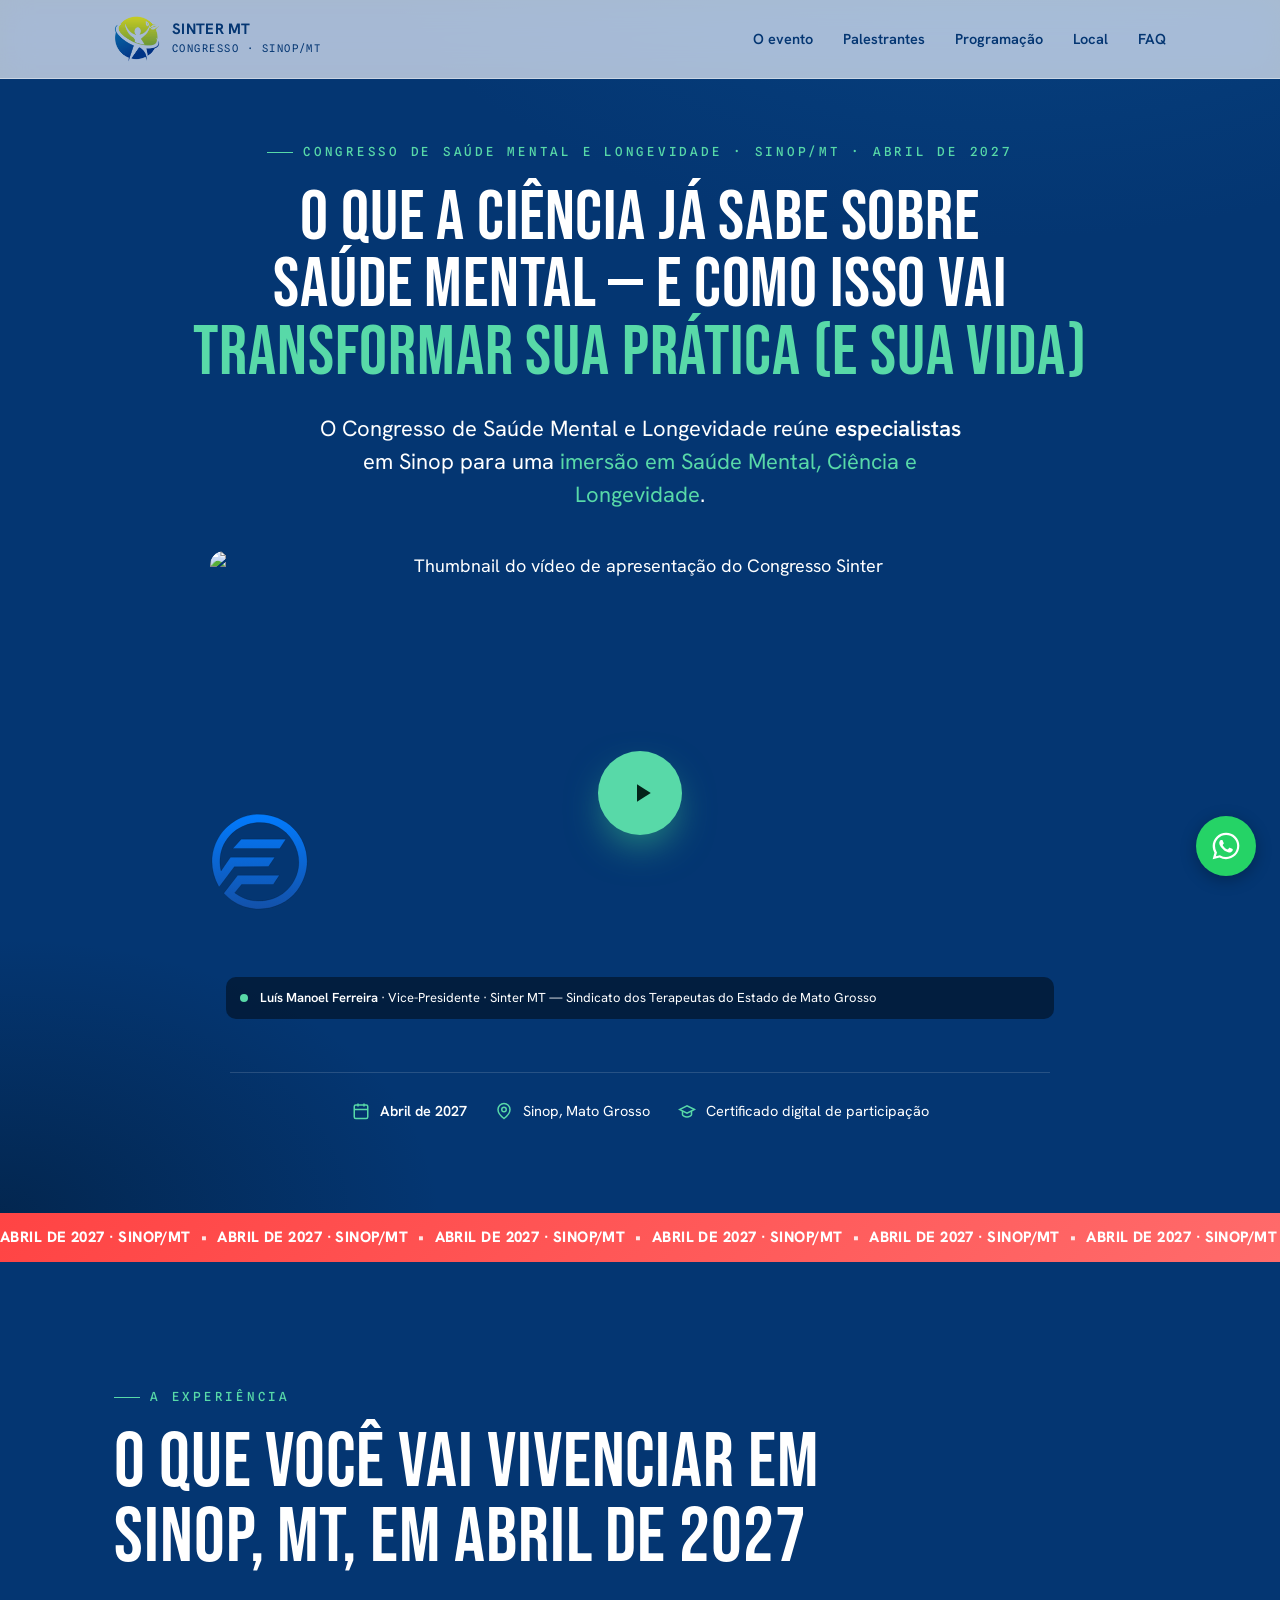
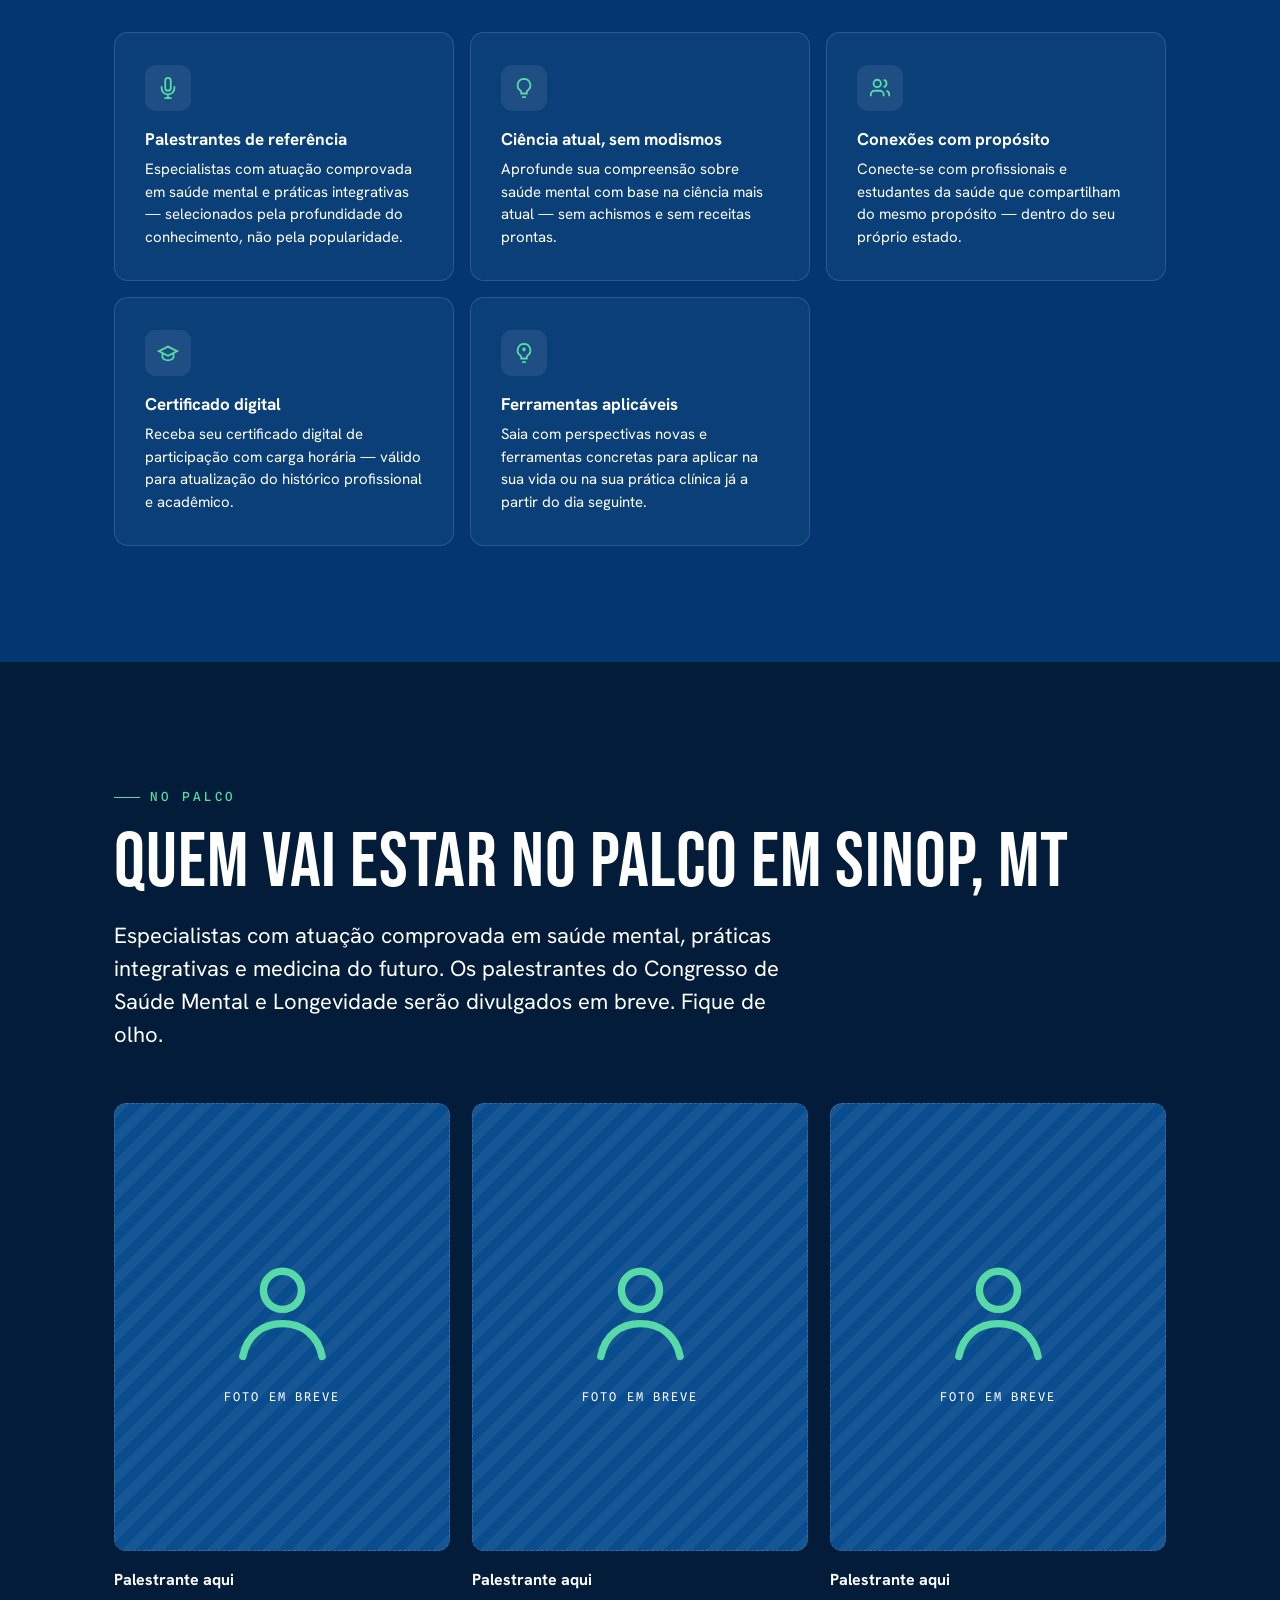
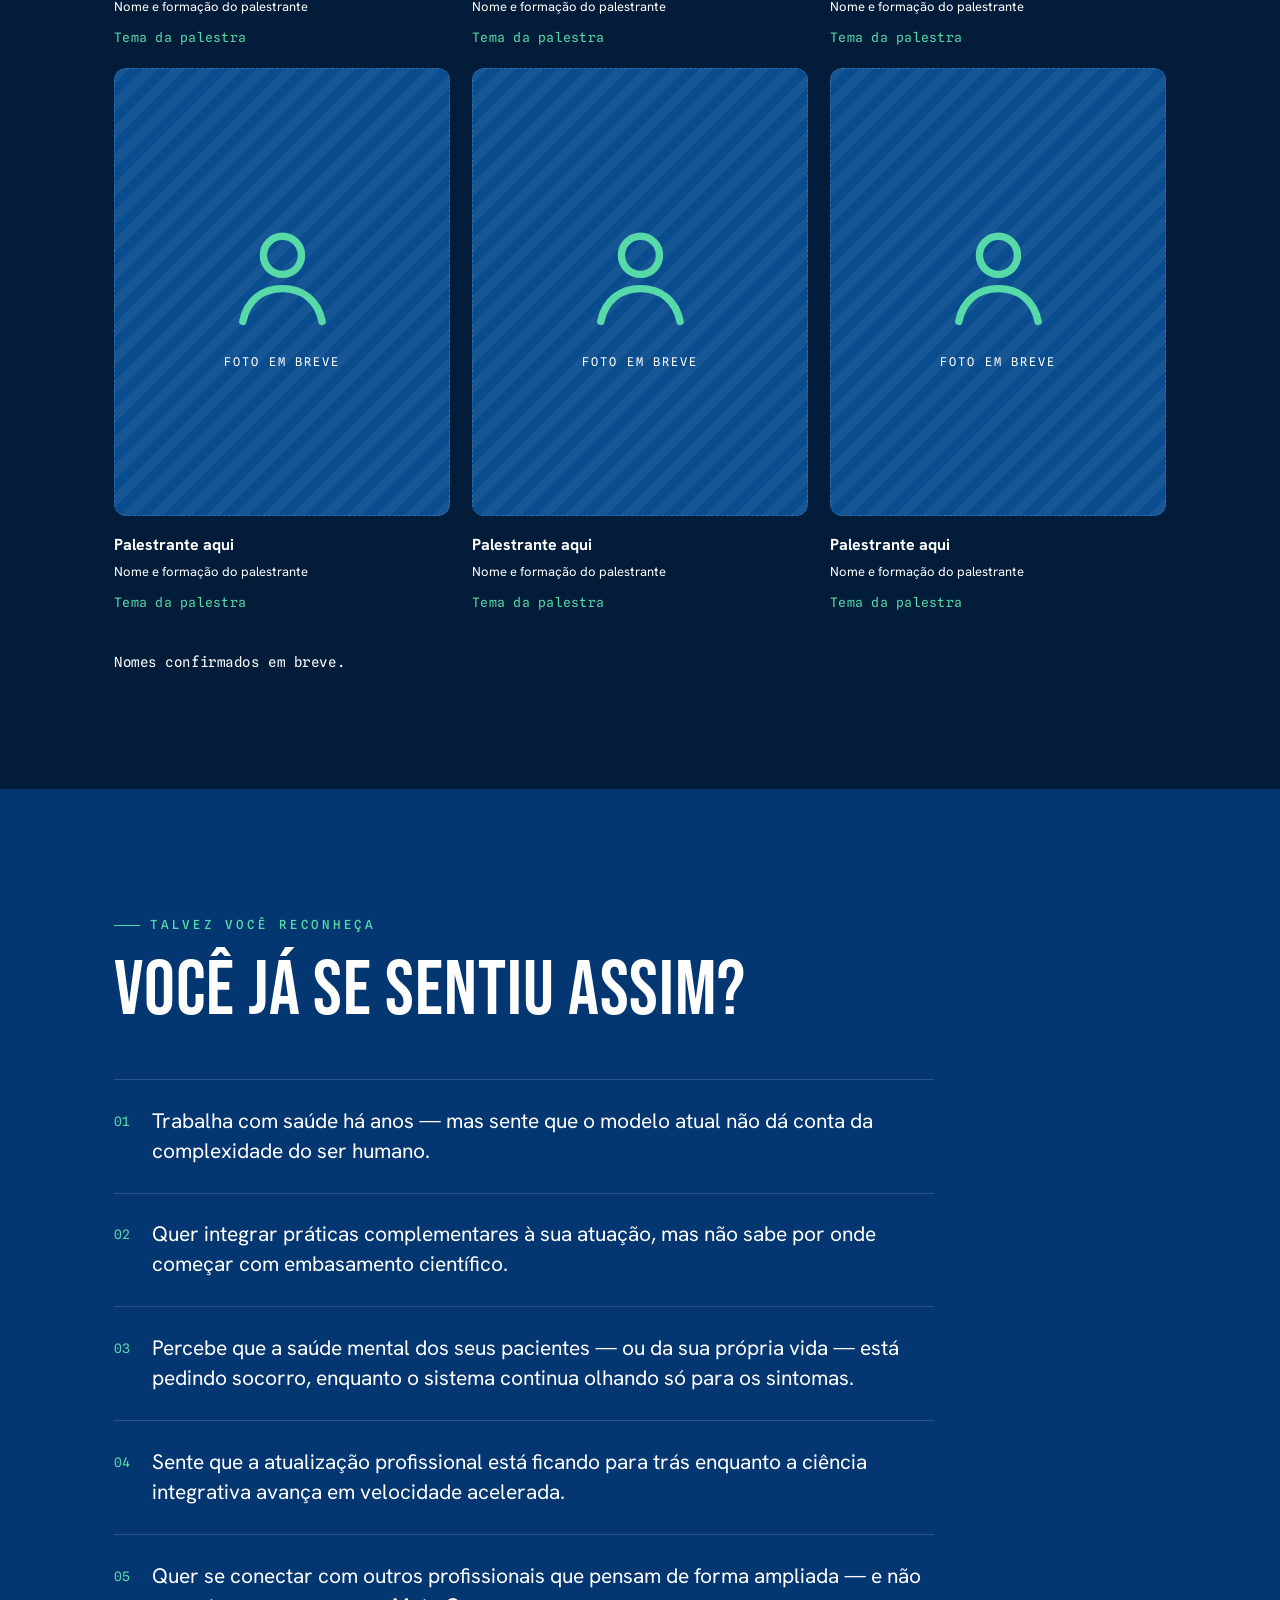
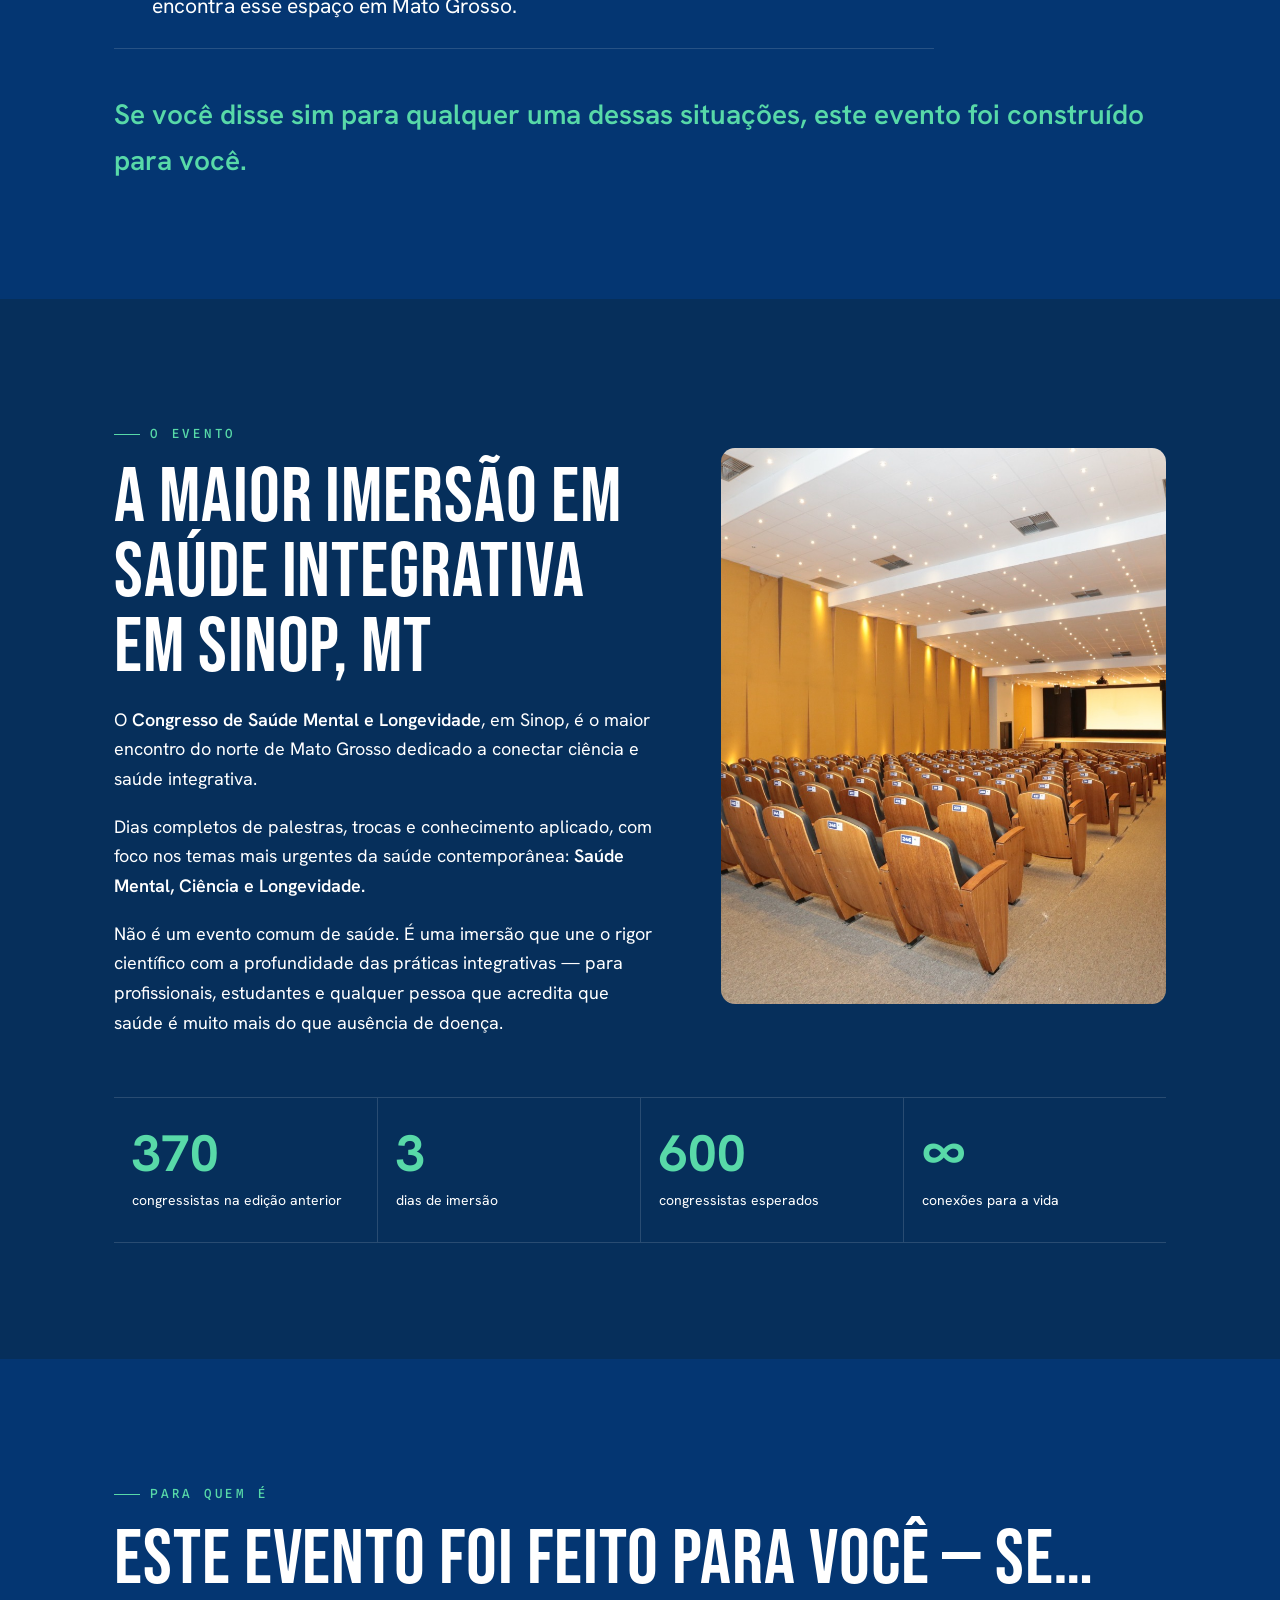
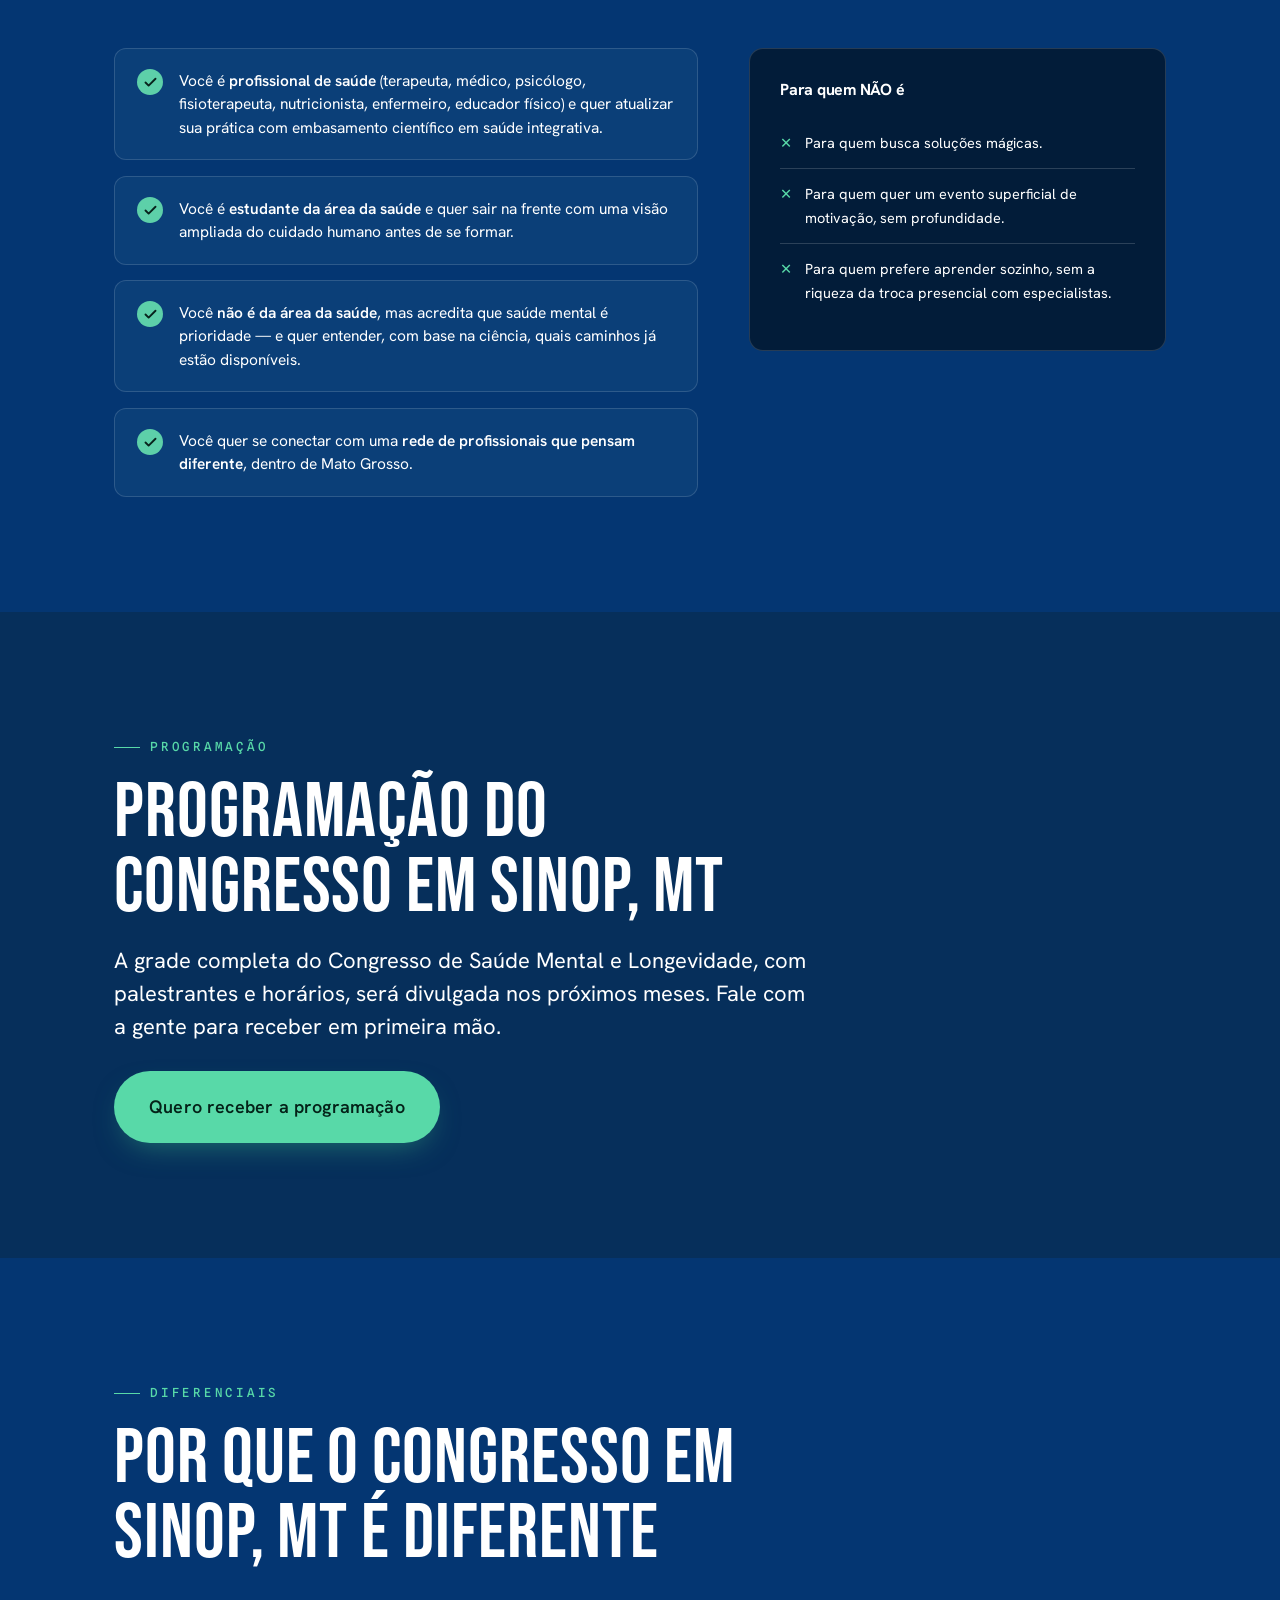
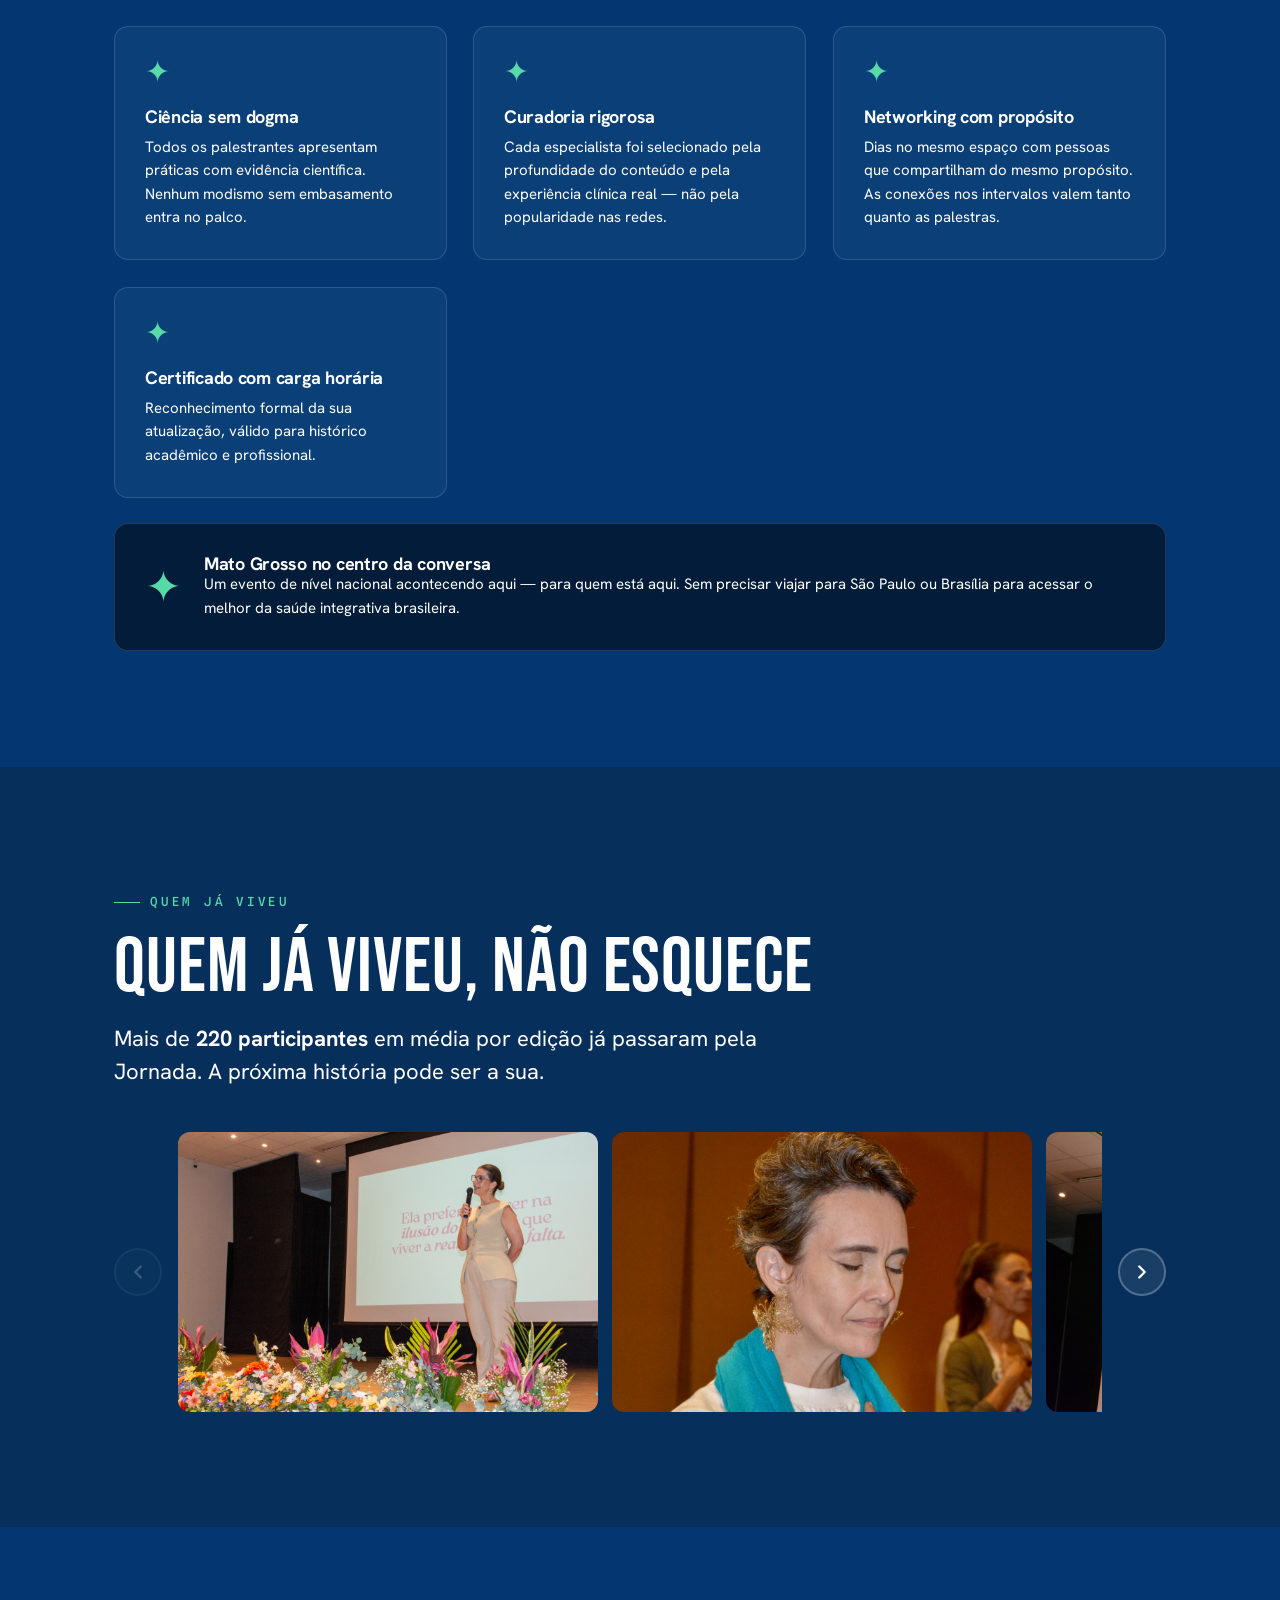
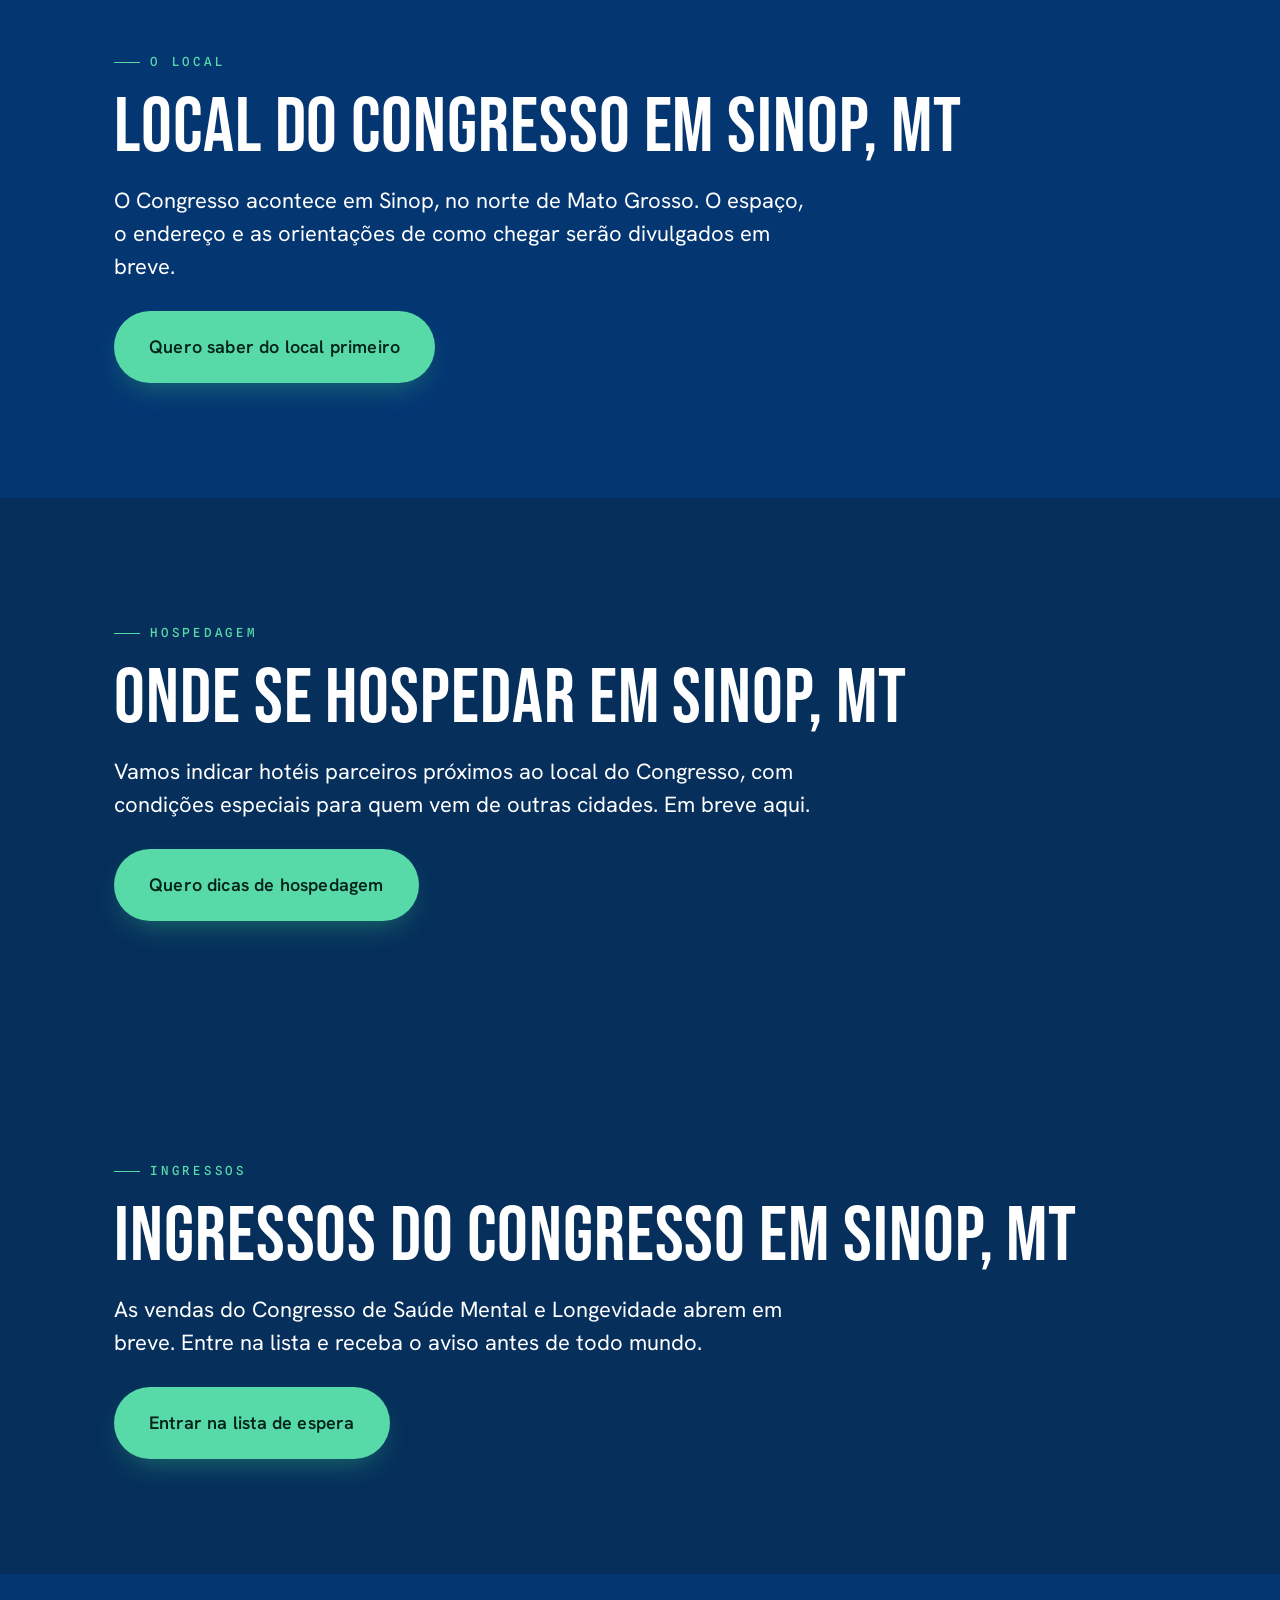
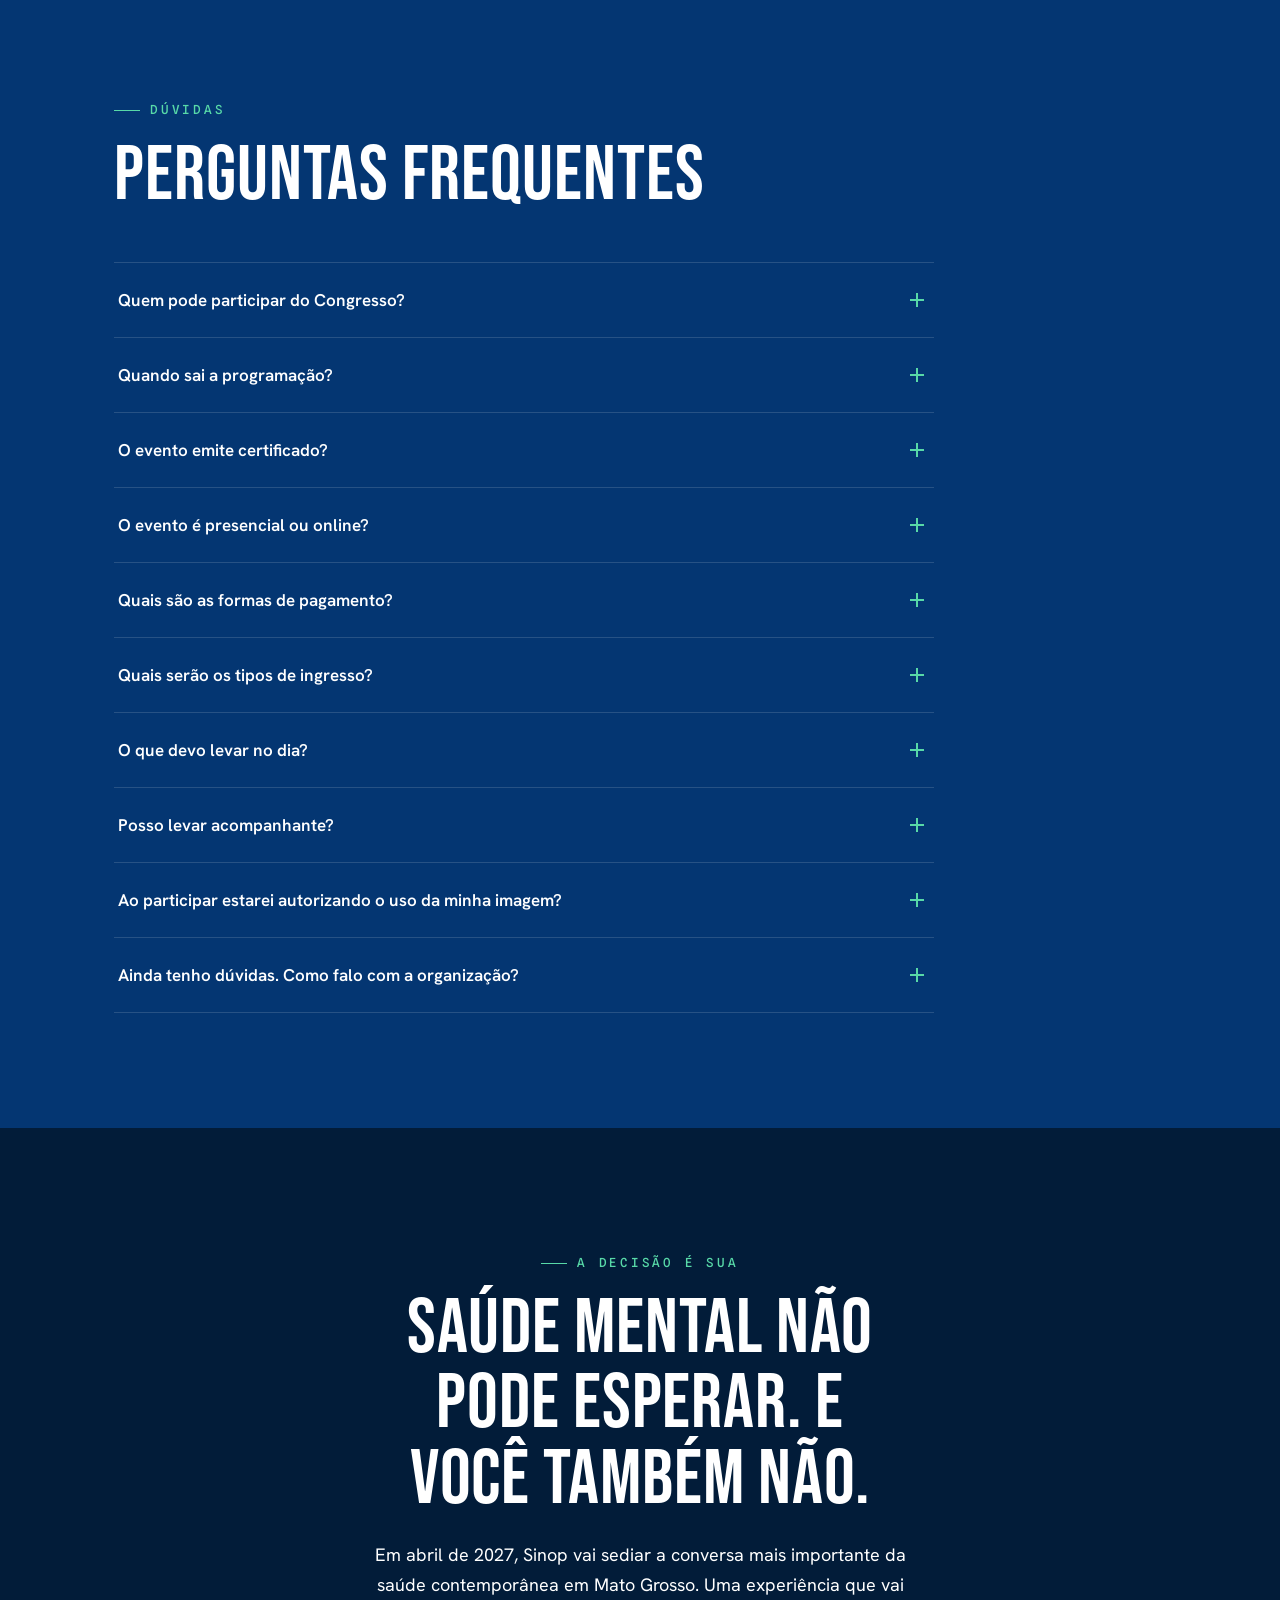
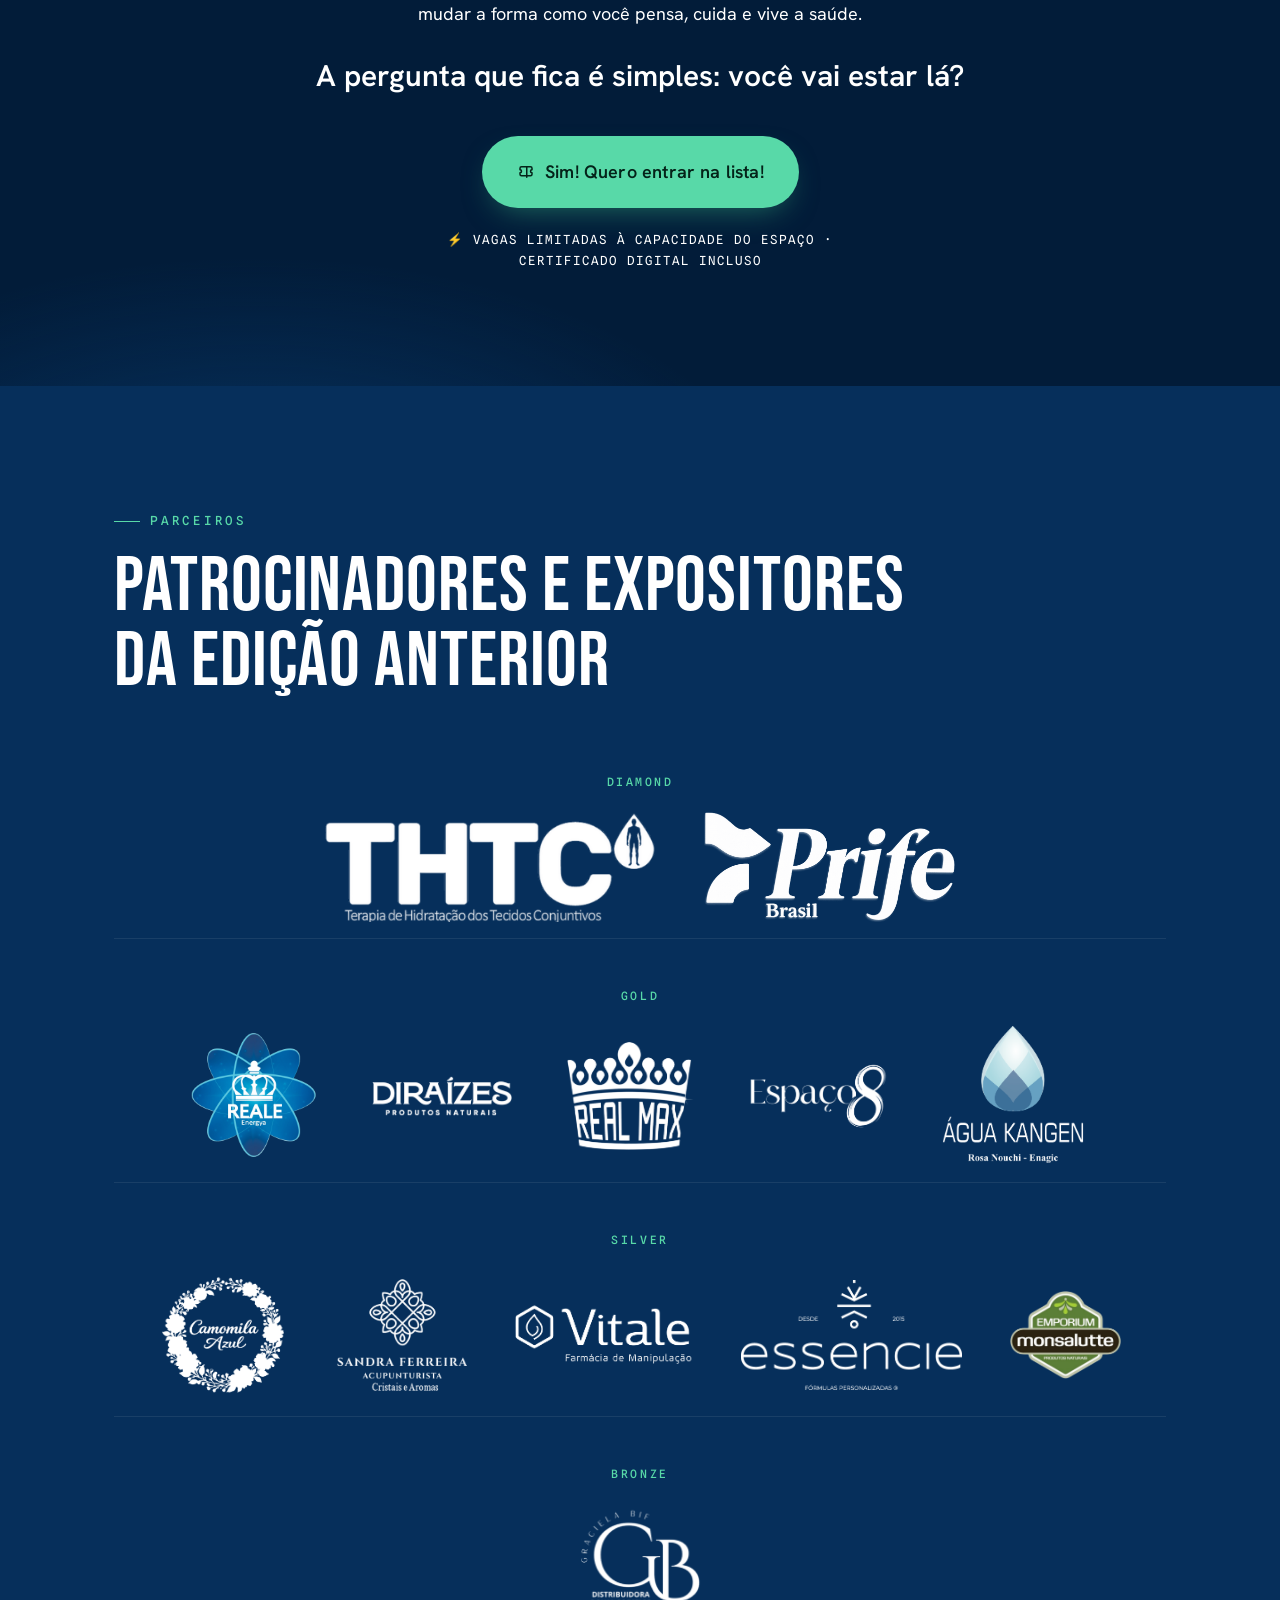
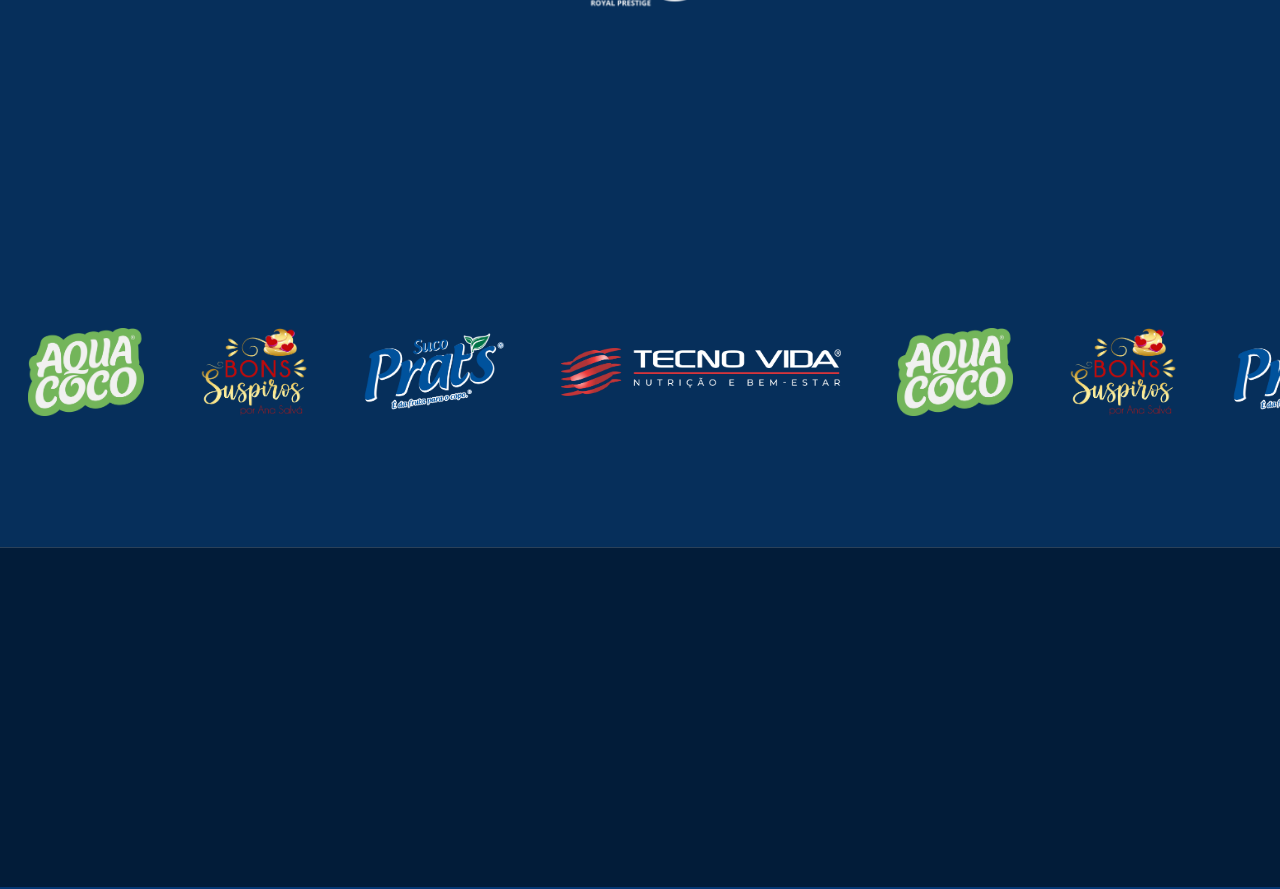
==== index.html @ c7636d5d "Titulos do site e da proposta sempre citam Sinop, MT Co-Authored-By: Claude Sonnet 5.5 <noreply@anth" ====
<!DOCTYPE html>
<html lang="pt-BR">
<head>
<meta charset="UTF-8" />
<meta name="viewport" content="width=device-width, initial-scale=1.0" />
<meta name="format-detection" content="telephone=no">
<title>Congresso de Saúde Mental e Longevidade — Sinter MT</title>
<meta name="description" content="Congresso de Saúde Mental e Longevidade. Abril de 2027, em Sinop, Mato Grosso. Ciência, saúde integrativa e o futuro da saúde." />
<link rel="preconnect" href="https://fonts.googleapis.com" />
<link rel="preconnect" href="https://fonts.gstatic.com" crossorigin />
<link href="https://fonts.googleapis.com/css2?family=Bebas+Neue&family=Hanken+Grotesk:wght@400;500;600;700;800&family=Spline+Sans+Mono:wght@400;500&display=swap" rel="stylesheet" />
<link rel="stylesheet" href="styles.css" />
<link rel="icon" type="image/x-icon" href="/favicon.ico" />
<link rel="icon" type="image/png" sizes="192x192" href="/favicon-192.png" />
<link rel="apple-touch-icon" sizes="180x180" href="/apple-touch-icon.png" />
<script type="application/ld+json">
{
  "@context": "https://schema.org",
  "@type": "Event",
  "name": "Congresso de Saúde Mental e Longevidade",
  "startDate": "2027-04",
  "endDate": "2027-04",
  "eventAttendanceMode": "https://schema.org/OfflineEventAttendanceMode",
  "eventStatus": "https://schema.org/EventScheduled",
  "description": "Congresso de Saúde Mental e Longevidade, com ciência e saúde integrativa, em Sinop, Mato Grosso.",
  "image": ["https://www.sintermt.com/img/logo-sinter.png"],
  "location": {
    "@type": "Place",
    "name": "Sinop, Mato Grosso",
    "address": {
      "@type": "PostalAddress",
      "addressLocality": "Sinop",
      "addressRegion": "MT",
      "addressCountry": "BR"
    }
  },
  "organizer": {
    "@type": "Organization",
    "name": "Sinter MT — Sindicato dos Terapeutas do Estado de Mato Grosso",
    "url": "https://www.sintermt.com"
  }
}
</script>

<!-- Meta Pixel -->
<script>
!function(f,b,e,v,n,t,s)
{if(f.fbq)return;n=f.fbq=function(){n.callMethod?
n.callMethod.apply(n,arguments):n.queue.push(arguments)};
if(!f._fbq)f._fbq=n;n.push=n;n.loaded=!0;n.version='2.0';
n.queue=[];t=b.createElement(e);t.async=!0;
t.src=v;s=b.getElementsByTagName(e)[0];
s.parentNode.insertBefore(t,s)}(window, document,'script',
'https://connect.facebook.net/en_US/fbevents.js');
fbq('init', '4407688466172249');
fbq('track', 'PageView');
</script>
<noscript>
 <img height="1" width="1" style="display:none"
 src="https://www.facebook.com/tr?id=4407688466172249&ev=PageView&noscript=1" />
</noscript>
</head>
<body>

<template id="__bundler_thumbnail">
  <svg xmlns="http://www.w3.org/2000/svg" viewBox="0 0 100 100">
    <rect width="100" height="100" fill="#043672"/>
    <text x="50" y="46" font-family="Georgia, serif" font-size="30" fill="#ffffff" text-anchor="middle" font-weight="600">S</text>
    <text x="50" y="66" font-family="monospace" font-size="7" letter-spacing="1.5" fill="#9db8db" text-anchor="middle">JORNADA</text>
  </svg>
</template>

<!-- ============ HEADER ============ -->
<header class="site-header">
  <div class="site-header__inner">
    <a class="brand" href="#topo" aria-label="Sinter — início">
      <img class="brand__mark" src="img/logo-sinter.png" alt="Logo Sinter" />
      <span class="brand__txt">
        <b>SINTER&nbsp;MT</b>
        <span>Congresso · Sinop/MT</span>
      </span>
    </a>
    <nav class="nav-links">
      <a href="#evento">O evento</a>
      <a href="#palestrantes">Palestrantes</a>
      <a href="#programacao">Programação</a>
      <a href="#local">Local</a>
      <a href="#faq">FAQ</a>
    </nav>
  </div>
</header>

<!-- ============ SEÇÃO 1 — HERO ============ -->
<section class="hero" id="topo">
  <div class="wrap hero__inner">
    <div class="hero__copy">
      <span class="kicker reveal">Congresso de Saúde Mental e Longevidade · Sinop/MT · Abril de 2027</span>
      <h1 class="h1-linhas">
        <span class="ln">O que a ciência já sabe sobre</span>
        <span class="ln m"><em>saúde mental</em> — e como isso vai</span>
        <span class="ln g">transformar sua prática (e sua vida)</span>
      </h1>
      <p class="hero__sub lede reveal d2">O Congresso de Saúde Mental e Longevidade reúne <strong>especialistas</strong> em Sinop para uma <em>imersão em Saúde Mental, Ciência e Longevidade</em>.</p>
    </div>

    <!-- VSL -->
    <div class="vsl reveal d2">
      <div class="vsl__frame">
        <svg class="deco-shape-1" aria-hidden="true" style="position:absolute;width:100px;left:0;top:0;z-index:-1;pointer-events:none;" width="624" height="621" viewBox="0 0 624 621" fill="none" xmlns="http://www.w3.org/2000/svg"><path fill-rule="evenodd" clip-rule="evenodd" d="M290 16C552.519 9.35402 697.908 285.7 541.661 495C465.338 597.243 291.611 649.027 154 565C131.592 551.317 103.914 528.637 86.0002 508C115 471.337 144 433.663 173 397H433C420.668 416 407.332 435 395 454H197L155 505V507C194.114 533 233 555.357 298 557C331.289 557.841 364.18 550.844 387 544C523.355 503.1 606.937 333.664 517 184C406.641 0.351013 130.284 44.338 71.0002 244C59.9442 281.234 58.1722 331.315 69.0002 369C89.0002 341.336 108 311.664 128 284H403L402 287L365 342L152 343L57.0002 470H56.0002C-38.0998 303.7 30.5472 129.152 163 53C199.425 32.058 237 20.855 290 16ZM195 171H473L435 230L143 229L144 228L195 171Z" fill="url(#deco-grad-a)" stroke="black" stroke-opacity="0.9" stroke-linejoin="round"/><defs><linearGradient id="deco-grad-a" x1="309.234" y1="607" x2="309.234" y2="15.875" gradientUnits="userSpaceOnUse"><stop stop-color="#1351A9"/><stop offset="1" stop-color="#027BFE"/></linearGradient></defs></svg>
        <img src="https://img.youtube.com/vi/LpDqe-wfgpA/maxresdefault.jpg" alt="Thumbnail do vídeo de apresentação do Congresso Sinter" style="width:100%;height:100%;object-fit:cover;border-radius:inherit;display:block;" />
      </div>
      <button class="vsl__play" data-open-vsl aria-label="Reproduzir vídeo de apresentação">
        <svg viewBox="0 0 24 24" fill="currentColor"><path d="M8 5v14l11-7z"/></svg>
      </button>
      <div class="vsl__cap">
        <span class="dot"></span>
        <span class="vsl__cap-full"><b>Luís Manoel Ferreira</b> · <span>Vice-Presidente · Sinter MT — Sindicato dos Terapeutas do Estado de Mato Grosso</span></span>
        <span class="vsl__cap-short"><b>Luís Manoel Ferreira</b> · <span>Vice-Presidente Sinter MT</span></span>
      </div>
    </div>

    <div class="hero__meta reveal d4">
      <span class="meta-item">
        <svg viewBox="0 0 24 24" fill="none" stroke="currentColor" stroke-width="2"><rect x="3" y="4" width="18" height="18" rx="2"/><path d="M16 2v4M8 2v4M3 10h18"/></svg>
        <b>Abril de 2027</b>
      </span>
      <span class="meta-item">
        <svg viewBox="0 0 24 24" fill="none" stroke="currentColor" stroke-width="2"><path d="M20 10c0 6-8 12-8 12s-8-6-8-12a8 8 0 0 1 16 0Z"/><circle cx="12" cy="10" r="3"/></svg>
        Sinop, Mato Grosso
      </span>
      <span class="meta-item">
        <svg viewBox="0 0 24 24" fill="none" stroke="currentColor" stroke-width="2"><path d="M22 10 12 5 2 10l10 5 10-5Z"/><path d="M6 12v5c0 1 2.7 3 6 3s6-2 6-3v-5"/></svg>
        Certificado digital de participação
      </span>
    </div>
  </div>
</section>

<!-- ============ TICKER · VAGAS LIMITADAS ============ -->
<section class="ticker" aria-label="Abril de 2027, Sinop">
  <div class="ticker__inner">
    <div class="ticker__group">
      <span>Abril de 2027 · Sinop/MT</span><span class="ticker__dot">•</span><span>Abril de 2027 · Sinop/MT</span><span class="ticker__dot">•</span><span>Abril de 2027 · Sinop/MT</span><span class="ticker__dot">•</span><span>Abril de 2027 · Sinop/MT</span><span class="ticker__dot">•</span><span>Abril de 2027 · Sinop/MT</span><span class="ticker__dot">•</span><span>Abril de 2027 · Sinop/MT</span><span class="ticker__dot">•</span><span>Abril de 2027 · Sinop/MT</span><span class="ticker__dot">•</span><span>Abril de 2027 · Sinop/MT</span><span class="ticker__dot">•</span>
    </div>
    <div class="ticker__group" aria-hidden="true">
      <span>Abril de 2027 · Sinop/MT</span><span class="ticker__dot">•</span><span>Abril de 2027 · Sinop/MT</span><span class="ticker__dot">•</span><span>Abril de 2027 · Sinop/MT</span><span class="ticker__dot">•</span><span>Abril de 2027 · Sinop/MT</span><span class="ticker__dot">•</span><span>Abril de 2027 · Sinop/MT</span><span class="ticker__dot">•</span><span>Abril de 2027 · Sinop/MT</span><span class="ticker__dot">•</span><span>Abril de 2027 · Sinop/MT</span><span class="ticker__dot">•</span><span>Abril de 2027 · Sinop/MT</span><span class="ticker__dot">•</span>
    </div>
  </div>
</section>

<!-- ============ SEÇÃO 2 — VIVENCIAR ============ -->
<section class="section-pad" id="vivenciar">
  <div class="wrap">
    <div class="sec-head reveal">
      <span class="kicker">A experiência</span>
      <h2>O que você vai vivenciar em Sinop, MT, em abril de 2027</h2>
    </div>
    <div class="benefits">
      <div class="benefit reveal">
        <span class="benefit__ico"><svg viewBox="0 0 24 24" fill="none" stroke="currentColor" stroke-width="2"><path d="M12 1a3 3 0 0 0-3 3v8a3 3 0 0 0 6 0V4a3 3 0 0 0-3-3Z"/><path d="M19 10v2a7 7 0 0 1-14 0v-2M12 19v4M8 23h8"/></svg></span>
        <h3>Palestrantes de referência</h3>
        <p>Especialistas com atuação comprovada em saúde mental e práticas integrativas — selecionados pela profundidade do conhecimento, não pela popularidade.</p>
      </div>
      <div class="benefit reveal">
        <span class="benefit__ico"><svg viewBox="0 0 24 24" fill="none" stroke="currentColor" stroke-width="2"><path d="M9 18h6M10 22h4M12 2a7 7 0 0 0-4 12.7c.6.5 1 1.2 1 2V18h6v-1.3c0-.8.4-1.5 1-2A7 7 0 0 0 12 2Z"/></svg></span>
        <h3>Ciência atual, sem modismos</h3>
        <p>Aprofunde sua compreensão sobre saúde mental com base na ciência mais atual — sem achismos e sem receitas prontas.</p>
      </div>
      <div class="benefit reveal">
        <span class="benefit__ico"><svg viewBox="0 0 24 24" fill="none" stroke="currentColor" stroke-width="2"><path d="M16 21v-2a4 4 0 0 0-4-4H6a4 4 0 0 0-4 4v2"/><circle cx="9" cy="7" r="4"/><path d="M22 21v-2a4 4 0 0 0-3-3.9M16 3.1a4 4 0 0 1 0 7.8"/></svg></span>
        <h3>Conexões com propósito</h3>
        <p>Conecte-se com profissionais e estudantes da saúde que compartilham do mesmo propósito — dentro do seu próprio estado.</p>
      </div>
      <div class="benefit reveal">
        <span class="benefit__ico"><svg viewBox="0 0 24 24" fill="none" stroke="currentColor" stroke-width="2"><path d="M22 10 12 5 2 10l10 5 10-5Z"/><path d="M6 12v5c0 1 2.7 3 6 3s6-2 6-3v-5"/></svg></span>
        <h3>Certificado digital</h3>
        <p>Receba seu certificado digital de participação com carga horária — válido para atualização do histórico profissional e acadêmico.</p>
      </div>
      <div class="benefit reveal">
        <span class="benefit__ico"><svg viewBox="0 0 24 24" fill="none" stroke="currentColor" stroke-width="2"><path d="M9 18h6M10 22h4M12 2a7 7 0 0 0-4 12.7c.6.5 1 1.2 1 2V18h6v-1.3c0-.8.4-1.5 1-2A7 7 0 0 0 12 2Z"/><path d="M12 6v4M10 8h4"/></svg></span>
        <h3>Ferramentas aplicáveis</h3>
        <p>Saia com perspectivas novas e ferramentas concretas para aplicar na sua vida ou na sua prática clínica já a partir do dia seguinte.</p>
      </div>
    </div>
  </div>
</section>

<!-- ============ SEÇÃO 3 — PALESTRANTES ============ -->
<section class="section--navy section-pad" id="palestrantes">
  <div class="wrap">
    <div class="sec-head reveal">
      <span class="kicker">No palco</span>
      <h2>Quem vai estar no palco em Sinop, MT</h2>
      <p class="lede" style="margin-top:18px;">Especialistas com atuação comprovada em saúde mental, práticas integrativas e medicina do futuro. Os palestrantes do Congresso de Saúde Mental e Longevidade serão divulgados em breve. Fique de olho.</p>
    </div>
    <div class="speakers">
      <article class="speaker speaker--ph reveal">
        <div class="speaker__photo"><svg viewBox="0 0 24 24" fill="none" stroke="currentColor" stroke-width="1.4" stroke-linecap="round" stroke-linejoin="round" aria-hidden="true"><circle cx="12" cy="8" r="3.6"/><path d="M4.5 20.5c.8-4 3.7-6.2 7.5-6.2s6.7 2.2 7.5 6.2"/></svg><span>Foto em breve</span></div>
        <p class="speaker__name">Palestrante aqui</p>
        <p class="speaker__role">Nome e formação do palestrante</p>
        <p class="speaker__theme">Tema da palestra</p>
      </article>
      <article class="speaker speaker--ph reveal">
        <div class="speaker__photo"><svg viewBox="0 0 24 24" fill="none" stroke="currentColor" stroke-width="1.4" stroke-linecap="round" stroke-linejoin="round" aria-hidden="true"><circle cx="12" cy="8" r="3.6"/><path d="M4.5 20.5c.8-4 3.7-6.2 7.5-6.2s6.7 2.2 7.5 6.2"/></svg><span>Foto em breve</span></div>
        <p class="speaker__name">Palestrante aqui</p>
        <p class="speaker__role">Nome e formação do palestrante</p>
        <p class="speaker__theme">Tema da palestra</p>
      </article>
      <article class="speaker speaker--ph reveal">
        <div class="speaker__photo"><svg viewBox="0 0 24 24" fill="none" stroke="currentColor" stroke-width="1.4" stroke-linecap="round" stroke-linejoin="round" aria-hidden="true"><circle cx="12" cy="8" r="3.6"/><path d="M4.5 20.5c.8-4 3.7-6.2 7.5-6.2s6.7 2.2 7.5 6.2"/></svg><span>Foto em breve</span></div>
        <p class="speaker__name">Palestrante aqui</p>
        <p class="speaker__role">Nome e formação do palestrante</p>
        <p class="speaker__theme">Tema da palestra</p>
      </article>
      <article class="speaker speaker--ph reveal">
        <div class="speaker__photo"><svg viewBox="0 0 24 24" fill="none" stroke="currentColor" stroke-width="1.4" stroke-linecap="round" stroke-linejoin="round" aria-hidden="true"><circle cx="12" cy="8" r="3.6"/><path d="M4.5 20.5c.8-4 3.7-6.2 7.5-6.2s6.7 2.2 7.5 6.2"/></svg><span>Foto em breve</span></div>
        <p class="speaker__name">Palestrante aqui</p>
        <p class="speaker__role">Nome e formação do palestrante</p>
        <p class="speaker__theme">Tema da palestra</p>
      </article>
      <article class="speaker speaker--ph reveal">
        <div class="speaker__photo"><svg viewBox="0 0 24 24" fill="none" stroke="currentColor" stroke-width="1.4" stroke-linecap="round" stroke-linejoin="round" aria-hidden="true"><circle cx="12" cy="8" r="3.6"/><path d="M4.5 20.5c.8-4 3.7-6.2 7.5-6.2s6.7 2.2 7.5 6.2"/></svg><span>Foto em breve</span></div>
        <p class="speaker__name">Palestrante aqui</p>
        <p class="speaker__role">Nome e formação do palestrante</p>
        <p class="speaker__theme">Tema da palestra</p>
      </article>
      <article class="speaker speaker--ph reveal">
        <div class="speaker__photo"><svg viewBox="0 0 24 24" fill="none" stroke="currentColor" stroke-width="1.4" stroke-linecap="round" stroke-linejoin="round" aria-hidden="true"><circle cx="12" cy="8" r="3.6"/><path d="M4.5 20.5c.8-4 3.7-6.2 7.5-6.2s6.7 2.2 7.5 6.2"/></svg><span>Foto em breve</span></div>
        <p class="speaker__name">Palestrante aqui</p>
        <p class="speaker__role">Nome e formação do palestrante</p>
        <p class="speaker__theme">Tema da palestra</p>
      </article>
    </div>
    <p class="speakers-note reveal">Nomes confirmados em breve.</p>
  </div>
</section>

<!-- ============ SEÇÃO 4 — PROBLEMA ============ -->
<section class="section-pad" id="problema">
  <div class="wrap">
    <div class="sec-head reveal">
      <span class="kicker">Talvez você reconheça</span>
      <h2>Você já se sentiu assim?</h2>
    </div>
    <div class="problems">
      <div class="problem reveal"><span class="problem__n">01</span><p>Trabalha com saúde há anos — mas sente que o modelo atual não dá conta da complexidade do ser humano.</p></div>
      <div class="problem reveal"><span class="problem__n">02</span><p>Quer integrar práticas complementares à sua atuação, mas não sabe por onde começar com embasamento científico.</p></div>
      <div class="problem reveal"><span class="problem__n">03</span><p>Percebe que a saúde mental dos seus pacientes — ou da sua própria vida — está pedindo socorro, enquanto o sistema continua olhando só para os sintomas.</p></div>
      <div class="problem reveal"><span class="problem__n">04</span><p>Sente que a atualização profissional está ficando para trás enquanto a ciência integrativa avança em velocidade acelerada.</p></div>
      <div class="problem reveal"><span class="problem__n">05</span><p>Quer se conectar com outros profissionais que pensam de forma ampliada — e não encontra esse espaço em Mato Grosso.</p></div>
    </div>
    <p class="problem-cta reveal">Se você disse sim para qualquer uma dessas situações, este evento foi construído para você.</p>
  </div>
</section>

<!-- ============ SEÇÃO 5 — O QUE É ============ -->
<section class="section-pad" id="evento" style="background:var(--paper-2);">
  <div class="wrap">
    <div class="about__grid">
      <div class="about__text reveal">
        <span class="kicker">O evento</span>
        <h2 class="sec-head" style="font-size:clamp(28px,4vw,50px);margin-top:16px;">A maior imersão em saúde integrativa em Sinop, MT</h2>
        <p>O <strong>Congresso de Saúde Mental e Longevidade</strong>, em Sinop, é o maior encontro do norte de Mato Grosso dedicado a conectar ciência e saúde integrativa.</p>
        <p>Dias completos de palestras, trocas e conhecimento aplicado, com foco nos temas mais urgentes da saúde contemporânea: <strong>Saúde Mental, Ciência e Longevidade.</strong></p>
        <p>Não é um evento comum de saúde. É uma imersão que une o rigor científico com a profundidade das práticas integrativas — para profissionais, estudantes e qualquer pessoa que acredita que saúde é muito mais do que ausência de doença.</p>
      </div>
      <div class="about__media reveal d1"><img src="img/evento/anfiteatro.jpeg" alt="Plateia de uma edição anterior" /></div>
    </div>
    <div class="stats reveal d2">
      <div class="stat"><b>370</b><span>congressistas na edição anterior</span></div>
      <div class="stat"><b>3</b><span>dias de imersão</span></div>
      <div class="stat"><b>600</b><span>congressistas esperados</span></div>
      <div class="stat"><b>∞</b><span>conexões para a vida</span></div>
    </div>
  </div>
</section>

<!-- ============ SEÇÃO 6 — PARA QUEM É ============ -->
<section class="section-pad" id="para-quem">
  <div class="wrap">
    <div class="sec-head reveal">
      <span class="kicker">Para quem é</span>
      <h2>Este evento foi feito para você — se…</h2>
    </div>
    <div class="audience__grid">
      <div class="aud-list">
        <div class="aud-item reveal">
          <span class="aud-item__check"><svg viewBox="0 0 24 24" fill="none" stroke="currentColor" stroke-width="3" stroke-linecap="round" stroke-linejoin="round"><path d="M20 6 9 17l-5-5"/></svg></span>
          <p>Você é <strong>profissional de saúde</strong> (terapeuta, médico, psicólogo, fisioterapeuta, nutricionista, enfermeiro, educador físico) e quer atualizar sua prática com embasamento científico em saúde integrativa.</p>
        </div>
        <div class="aud-item reveal d1">
          <span class="aud-item__check"><svg viewBox="0 0 24 24" fill="none" stroke="currentColor" stroke-width="3" stroke-linecap="round" stroke-linejoin="round"><path d="M20 6 9 17l-5-5"/></svg></span>
          <p>Você é <strong>estudante da área da saúde</strong> e quer sair na frente com uma visão ampliada do cuidado humano antes de se formar.</p>
        </div>
        <div class="aud-item reveal d2">
          <span class="aud-item__check"><svg viewBox="0 0 24 24" fill="none" stroke="currentColor" stroke-width="3" stroke-linecap="round" stroke-linejoin="round"><path d="M20 6 9 17l-5-5"/></svg></span>
          <p>Você <strong>não é da área da saúde</strong>, mas acredita que saúde mental é prioridade — e quer entender, com base na ciência, quais caminhos já estão disponíveis.</p>
        </div>
        <div class="aud-item reveal d3">
          <span class="aud-item__check"><svg viewBox="0 0 24 24" fill="none" stroke="currentColor" stroke-width="3" stroke-linecap="round" stroke-linejoin="round"><path d="M20 6 9 17l-5-5"/></svg></span>
          <p>Você quer se conectar com uma <strong>rede de profissionais que pensam diferente</strong>, dentro de Mato Grosso.</p>
        </div>
      </div>
      <aside class="not-for reveal d1">
        <h3>Para quem NÃO é</h3>
        <div class="not-for__item"><span class="not-for__x">✕</span> Para quem busca soluções mágicas.</div>
        <div class="not-for__item"><span class="not-for__x">✕</span> Para quem quer um evento superficial de motivação, sem profundidade.</div>
        <div class="not-for__item"><span class="not-for__x">✕</span> Para quem prefere aprender sozinho, sem a riqueza da troca presencial com especialistas.</div>
      </aside>
    </div>
  </div>
</section>

<!-- ============ SEÇÃO 7 — PROGRAMAÇÃO ============ -->
<section class="section-pad" id="programacao" style="background:var(--paper-2);">
<div class="wrap">
<div class="sec-head reveal">
<span class="kicker">Programação</span>
<h2>Programação do Congresso em Sinop, MT</h2>
<p class="lede" style="margin-top:18px;">A grade completa do Congresso de Saúde Mental e Longevidade, com palestrantes e horários, será divulgada nos próximos meses. Fale com a gente para receber em primeira mão.</p>
<p style="margin-top:28px;"><a class="btn btn--gold btn--lg" href="https://wa.me/5565984762081?text=Ol%C3%A1!%20Quero%20receber%20a%20programa%C3%A7%C3%A3o%20do%20Congresso%20de%20Sa%C3%BAde%20Mental%20e%20Longevidade." target="_blank" rel="noopener">Quero receber a programação</a></p>
</div>
</div>
</section>

<!-- ============ SEÇÃO 8 — DIFERENCIAIS ============ -->
<section class="section-pad" id="diferenciais">
  <div class="wrap">
    <div class="sec-head reveal">
      <span class="kicker">Diferenciais</span>
      <h2>Por que o Congresso em Sinop, MT é diferente</h2>
    </div>
    <div class="diffs">
      <div class="diff reveal">
        <span class="diff__mark">✦</span>
        <h3>Ciência sem dogma</h3>
        <p>Todos os palestrantes apresentam práticas com evidência científica. Nenhum modismo sem embasamento entra no palco.</p>
      </div>
      <div class="diff reveal d1">
        <span class="diff__mark">✦</span>
        <h3>Curadoria rigorosa</h3>
        <p>Cada especialista foi selecionado pela profundidade do conteúdo e pela experiência clínica real — não pela popularidade nas redes.</p>
      </div>
      <div class="diff reveal d2">
        <span class="diff__mark">✦</span>
        <h3>Networking com propósito</h3>
        <p>Dias no mesmo espaço com pessoas que compartilham do mesmo propósito. As conexões nos intervalos valem tanto quanto as palestras.</p>
      </div>
      <div class="diff reveal d3">
        <span class="diff__mark">✦</span>
        <h3>Certificado com carga horária</h3>
        <p>Reconhecimento formal da sua atualização, válido para histórico acadêmico e profissional.</p>
      </div>
      <div class="diff diff--wide reveal">
        <span class="diff__mark">✦</span>
        <div>
          <h3>Mato Grosso no centro da conversa</h3>
          <p>Um evento de nível nacional acontecendo aqui — para quem está aqui. Sem precisar viajar para São Paulo ou Brasília para acessar o melhor da saúde integrativa brasileira.</p>
        </div>
      </div>
    </div>
  </div>
</section>

<!-- ============ SEÇÃO 9/11 — DEPOIMENTOS + GALERIA ============ -->
<section class="section-pad" id="depoimentos" style="background:var(--paper-2);">
  <div class="wrap">
    <div class="sec-head reveal">
      <span class="kicker">Quem já viveu</span>
      <h2>Quem já viveu, não esquece</h2>
      <p class="lede" style="margin-top:16px;">Mais de <strong>220 participantes</strong> em média por edição já passaram pela Jornada. A próxima história pode ser a sua.</p>
    </div>

    <div class="gallery reveal">
      <button class="gallery__arrow gallery__arrow--prev" aria-label="Foto anterior">
        <svg viewBox="0 0 24 24" fill="none" stroke="currentColor" stroke-width="2.5" stroke-linecap="round" stroke-linejoin="round"><path d="M15 18l-6-6 6-6"/></svg>
      </button>
      <div class="gallery__viewport">
        <div class="gallery__track">
          <figure class="gphoto"><img src="img/evento/Img1.png" alt="1ª Jornada Sinter — momento do evento" loading="lazy" /></figure>
          <figure class="gphoto"><img src="img/evento/Img2.png" alt="1ª Jornada Sinter — momento do evento" loading="lazy" /></figure>
          <figure class="gphoto"><img src="img/evento/Img3.png" alt="1ª Jornada Sinter — momento do evento" loading="lazy" /></figure>
          <figure class="gphoto"><img src="img/evento/Img4.png" alt="1ª Jornada Sinter — momento do evento" loading="lazy" /></figure>
          <figure class="gphoto"><img src="img/evento/Img5.png" alt="1ª Jornada Sinter — momento do evento" loading="lazy" /></figure>
          <figure class="gphoto"><img src="img/evento/Img6.png" alt="1ª Jornada Sinter — momento do evento" loading="lazy" /></figure>
          <figure class="gphoto"><img src="img/evento/Img7.png" alt="1ª Jornada Sinter — momento do evento" loading="lazy" /></figure>
          <figure class="gphoto"><img src="img/evento/Img8.png" alt="1ª Jornada Sinter — momento do evento" loading="lazy" /></figure>
          <figure class="gphoto"><img src="img/evento/Img9.png" alt="1ª Jornada Sinter — momento do evento" loading="lazy" /></figure>
          <figure class="gphoto"><img src="img/evento/Img10.png" alt="1ª Jornada Sinter — momento do evento" loading="lazy" /></figure>
          <figure class="gphoto"><img src="img/evento/Img11.png" alt="1ª Jornada Sinter — momento do evento" loading="lazy" /></figure>
          <figure class="gphoto"><img src="img/evento/Img12.png" alt="1ª Jornada Sinter — momento do evento" loading="lazy" /></figure>
          <figure class="gphoto"><img src="img/evento/Img13.png" alt="1ª Jornada Sinter — momento do evento" loading="lazy" /></figure>
          <figure class="gphoto"><img src="img/evento/Img14.png" alt="1ª Jornada Sinter — momento do evento" loading="lazy" /></figure>
          <figure class="gphoto"><img src="img/evento/Img15.png" alt="1ª Jornada Sinter — momento do evento" loading="lazy" /></figure>
          <figure class="gphoto"><img src="img/evento/Img16.png" alt="1ª Jornada Sinter — momento do evento" loading="lazy" /></figure>
        </div>
      </div>
      <button class="gallery__arrow gallery__arrow--next" aria-label="Próxima foto">
        <svg viewBox="0 0 24 24" fill="none" stroke="currentColor" stroke-width="2.5" stroke-linecap="round" stroke-linejoin="round"><path d="M9 18l6-6-6-6"/></svg>
      </button>
    </div>
  </div>
</section>

<!-- ============ SEÇÃO 10 — LOCAL ============ -->
<section class="section-pad" id="local">
<div class="wrap">
<div class="sec-head reveal">
<span class="kicker">O local</span>
<h2>Local do Congresso em Sinop, MT</h2>
<p class="lede" style="margin-top:18px;">O Congresso acontece em Sinop, no norte de Mato Grosso. O espaço, o endereço e as orientações de como chegar serão divulgados em breve.</p>
<p style="margin-top:28px;"><a class="btn btn--gold btn--lg" href="https://wa.me/5565984762081?text=Ol%C3%A1!%20Quero%20saber%20o%20local%20do%20Congresso%20em%20Sinop." target="_blank" rel="noopener">Quero saber do local primeiro</a></p>
</div>
</div>
</section>

<!-- ============ SEÇÃO 11 — HOSPEDAGEM ============ -->
<section class="section-pad" id="hospedagem" style="background:var(--paper-2);">
<div class="wrap">
<div class="sec-head reveal">
<span class="kicker">Hospedagem</span>
<h2>Onde se hospedar em Sinop, MT</h2>
<p class="lede" style="margin-top:18px;">Vamos indicar hotéis parceiros próximos ao local do Congresso, com condições especiais para quem vem de outras cidades. Em breve aqui.</p>
<p style="margin-top:28px;"><a class="btn btn--gold btn--lg" href="https://wa.me/5565984762081?text=Ol%C3%A1!%20Quero%20dicas%20de%20hospedagem%20em%20Sinop%20para%20o%20Congresso." target="_blank" rel="noopener">Quero dicas de hospedagem</a></p>
</div>
</div>
</section>

<!-- ============ SEÇÃO 12 — INVESTIMENTO ============ -->
<section class="section-pad" id="ingresso" style="background:var(--paper-2);">
<div class="wrap">
<div class="sec-head reveal">
<span class="kicker">Ingressos</span>
<h2>Ingressos do Congresso em Sinop, MT</h2>
<p class="lede" style="margin-top:18px;">As vendas do Congresso de Saúde Mental e Longevidade abrem em breve. Entre na lista e receba o aviso antes de todo mundo.</p>
<p style="margin-top:28px;"><a class="btn btn--gold btn--lg" href="https://wa.me/5565984762081?text=Ol%C3%A1!%20Quero%20entrar%20na%20lista%20de%20espera%20dos%20ingressos%20do%20Congresso%20de%20Sa%C3%BAde%20Mental%20e%20Longevidade." target="_blank" rel="noopener">Entrar na lista de espera</a></p>
</div>
</div>
</section>

<!-- ============ SEÇÃO 13 — FAQ ============ -->
<section class="section-pad" id="faq">
  <div class="wrap">
    <div class="sec-head reveal">
      <span class="kicker">Dúvidas</span>
      <h2>Perguntas frequentes</h2>
    </div>
    <div class="faq reveal d1">
      <div class="faq-item">
        <button class="faq-q">Quem pode participar do Congresso?<span class="faq-icon"></span></button>
        <div class="faq-a"><div class="faq-a__inner">Profissionais da saúde e pessoas que acompanham e se interessam pelo assunto, pelas novidades e pelos avanços das práticas integrativas na saúde.</div></div>
      </div>
      <div class="faq-item">
        <button class="faq-q">Quando sai a programação?<span class="faq-icon"></span></button>
        <div class="faq-a"><div class="faq-a__inner">A programação completa, com palestrantes e horários, será divulgada em breve. Fale com a organização para receber em primeira mão.</div></div>
      </div>
      <div class="faq-item">
        <button class="faq-q">O evento emite certificado?<span class="faq-icon"></span></button>
        <div class="faq-a"><div class="faq-a__inner">Sim. Todos os participantes recebem certificado digital de participação ao final do evento, válido para atualização do histórico profissional e acadêmico. A carga horária será confirmada com a programação.</div></div>
      </div>
      <div class="faq-item">
        <button class="faq-q">O evento é presencial ou online?<span class="faq-icon"></span></button>
        <div class="faq-a"><div class="faq-a__inner">100% presencial, em Sinop/MT. O local exato será divulgado em breve, e a existência de transmissão online será confirmada pela organização.</div></div>
      </div>
      <div class="faq-item">
        <button class="faq-q">Quais são as formas de pagamento?<span class="faq-icon"></span></button>
        <div class="faq-a"><div class="faq-a__inner">As formas de pagamento serão informadas na abertura das vendas dos ingressos.</div></div>
      </div>
      <div class="faq-item">
        <button class="faq-q">Quais serão os tipos de ingresso?<span class="faq-icon"></span></button>
        <div class="faq-a"><div class="faq-a__inner">Os tipos de ingresso, os valores e os benefícios de cada um serão divulgados na abertura das vendas. Entre na lista de espera para ser avisado.</div></div>
      </div>
      <div class="faq-item">
        <button class="faq-q">O que devo levar no dia?<span class="faq-icon"></span></button>
        <div class="faq-a"><div class="faq-a__inner">Documento de identidade para o credenciamento e material para anotações. O certificado será emitido digitalmente.</div></div>
      </div>
      <div class="faq-item">
        <button class="faq-q">Posso levar acompanhante?<span class="faq-icon"></span></button>
        <div class="faq-a"><div class="faq-a__inner">Sim, desde que o acompanhante adquira o seu próprio ingresso.</div></div>
      </div>
      <div class="faq-item">
        <button class="faq-q">Ao participar estarei autorizando o uso da minha imagem?<span class="faq-icon"></span></button>
        <div class="faq-a"><div class="faq-a__inner">Sim. Todo o conteúdo em vídeo e foto produzido durante o evento é de propriedade da Sinter e poderá ser utilizado por ela para fins institucionais, educativos ou promocionais.</div></div>
      </div>
      <div class="faq-item">
        <button class="faq-q">Ainda tenho dúvidas. Como falo com a organização?<span class="faq-icon"></span></button>
        <div class="faq-a"><div class="faq-a__inner">Fale com a gente pelo WhatsApp ou e-mail informados no rodapé desta página.</div></div>
      </div>
    </div>
  </div>
</section>

<!-- ============ SEÇÃO 14 — CTA FINAL ============ -->
<section class="final section-pad">
  <div class="wrap">
    <span class="kicker kicker--center reveal" style="color:var(--gold);">A decisão é sua</span>
    <h2 class="reveal d1">Saúde mental não pode esperar. E você também não.</h2>
    <p class="reveal d2">Em abril de 2027, Sinop vai sediar a conversa mais importante da saúde contemporânea em Mato Grosso. Uma experiência que vai mudar a forma como você pensa, cuida e vive a saúde.</p>
    <p class="final__big reveal d2">A pergunta que fica é simples: você vai estar lá?</p>
    <a class="btn btn--gold btn--lg reveal d3" href="#ingresso">
      <svg viewBox="0 0 24 24" fill="none" stroke="currentColor" stroke-width="2" stroke-linecap="round" stroke-linejoin="round"><path d="M4 9V7a2 2 0 0 1 2-2h12a2 2 0 0 1 2 2v2a2 2 0 0 0 0 4v2a2 2 0 0 1-2 2H6a2 2 0 0 1-2-2v-2a2 2 0 0 0 0-4Z"/><path d="M13 5v14"/></svg>
      Sim! Quero entrar na lista!
    </a>
    <p class="final__fine reveal d3">⚡ Vagas limitadas à capacidade do espaço · Certificado digital incluso</p>
  </div>
</section>

<!-- ============ SEÇÃO 15 — PATROCINADORES E EXPOSITORES ============ -->
<section class="sponsors section-pad" style="background:var(--paper-2);">
  <div class="wrap">
    <div class="sec-head reveal">
      <span class="kicker">PARCEIROS</span>
      <h2>Patrocinadores e Expositores da edição anterior</h2>
    </div>
    <div class="sponsors__tiers">

      <!-- Diamond -->
      <div class="sponsors__tier sponsors__tier--diamond reveal">
        <p class="sponsors__tier-label">Diamond</p>
        <div class="sponsors__grid">
          <div class="sponsor-logo sponsor-logo--diamond">
            <img src="img/patrocinadores/Diamond/Logo THTC.png" alt="THTC" loading="lazy" />
          </div>
          <div class="sponsor-logo sponsor-logo--diamond">
            <img src="img/patrocinadores/Diamond/Prife.png" alt="Prife" loading="lazy" />
          </div>
        </div>
      </div>

      <!-- Gold -->
      <div class="sponsors__tier sponsors__tier--gold reveal">
        <p class="sponsors__tier-label">Gold</p>
        <div class="sponsors__grid">
          <div class="sponsor-logo sponsor-logo--gold">
            <img src="img/patrocinadores/Gold/Reale Energya.png" alt="Reale Energya" loading="lazy" />
          </div>
          <div class="sponsor-logo sponsor-logo--gold">
            <img src="img/patrocinadores/Gold/Diraizes-w.png" alt="Diraízes" loading="lazy" />
          </div>
          <div class="sponsor-logo sponsor-logo--gold">
            <img src="img/patrocinadores/Gold/Real-Max-w.png" alt="Real Max" loading="lazy" />
          </div>
          <div class="sponsor-logo sponsor-logo--gold">
            <img src="img/patrocinadores/Gold/Espaco8-w.png" alt="Espaço8" loading="lazy" />
          </div>
          <div class="sponsor-logo sponsor-logo--gold">
            <img src="img/patrocinadores/Gold/Logokangen.png" alt="Kangen" loading="lazy" />
          </div>
        </div>
      </div>

      <!-- Silver -->
      <div class="sponsors__tier sponsors__tier--silver reveal">
        <p class="sponsors__tier-label">Silver</p>
        <div class="sponsors__grid">
          <div class="sponsor-logo sponsor-logo--silver">
            <img src="img/patrocinadores/Silver/Camomila-Azul-w.png" alt="Camomila Azul" loading="lazy" />
          </div>
          <div class="sponsor-logo sponsor-logo--silver">
            <img src="img/patrocinadores/Silver/Sandra-w.png" alt="Sandra Ferreira" loading="lazy" />
          </div>
          <div class="sponsor-logo sponsor-logo--silver sponsor-logo--vitale">
            <img src="img/patrocinadores/Silver/logo vitale novo.png" alt="Vitale" loading="lazy" />
          </div>
          <div class="sponsor-logo sponsor-logo--silver sponsor-logo--essencie">
            <img src="img/patrocinadores/Silver/Essencie.png" alt="Essencie" loading="lazy" />
          </div>
          <div class="sponsor-logo sponsor-logo--silver sponsor-logo--monsalutte">
            <img src="img/patrocinadores/Silver/monsalutte.png" alt="Monsalutte" loading="lazy" />
          </div>
        </div>
      </div>

      <!-- Bronze -->
      <div class="sponsors__tier reveal">
        <p class="sponsors__tier-label">Bronze</p>
        <div class="sponsors__grid">
          <div class="sponsor-logo sponsor-logo--bronze">
            <img src="img/patrocinadores/Bronze/Distribuidora Royal Prestige.png" alt="Distribuidora Royal Prestige" loading="lazy" />
          </div>
        </div>
      </div>

    </div>
  </div>
</section>

<!-- ============ SEÇÃO 16 — APOIADORES ============ -->
<section class="section-pad apoio-section" style="background:var(--paper-2);">
  <div class="wrap" style="text-align:center;">
    <h2 class="reveal" style="color:#fff;font-size:clamp(28px,4vw,50px);font-weight:700;letter-spacing:-0.015em;margin-bottom:48px;">Apoiadores da edição anterior</h2>
  </div>
  <div class="marquee-wrapper">
    <div class="marquee-logos">
      <div class="marquee-set">
        <img src="img/apoiadores/aqua-coco.png" alt="Aqua Coco" class="logo-aqua" />
        <img src="img/apoiadores/bons-suspiros.png" alt="Bons Suspiros" class="logo-bons" />
        <img src="img/apoiadores/suco-prats.png" alt="Suco Prat's" class="logo-suco" />
        <img src="img/apoiadores/tecno-vida.png" alt="Tecno Vida" />
      </div>
      <div class="marquee-set" aria-hidden="true">
        <img src="img/apoiadores/aqua-coco.png" alt="" class="logo-aqua" />
        <img src="img/apoiadores/bons-suspiros.png" alt="" class="logo-bons" />
        <img src="img/apoiadores/suco-prats.png" alt="" class="logo-suco" />
        <img src="img/apoiadores/tecno-vida.png" alt="" />
      </div>
      <div class="marquee-set" aria-hidden="true">
        <img src="img/apoiadores/aqua-coco.png" alt="" class="logo-aqua" />
        <img src="img/apoiadores/bons-suspiros.png" alt="" class="logo-bons" />
        <img src="img/apoiadores/suco-prats.png" alt="" class="logo-suco" />
        <img src="img/apoiadores/tecno-vida.png" alt="" />
      </div>
      <div class="marquee-set" aria-hidden="true">
        <img src="img/apoiadores/aqua-coco.png" alt="" class="logo-aqua" />
        <img src="img/apoiadores/bons-suspiros.png" alt="" class="logo-bons" />
        <img src="img/apoiadores/suco-prats.png" alt="" class="logo-suco" />
        <img src="img/apoiadores/tecno-vida.png" alt="" />
      </div>
    </div>
  </div>
</section>

<!-- ============ FOOTER ============ -->
<footer class="footer">
  <div class="wrap">
    <div class="footer__grid">
      <div class="reveal">
        <div class="brand" style="margin-bottom:16px;">
          <img class="brand__mark" src="img/logo-sinter.png" alt="Logo Sinter" />
          <span class="brand__txt"><b>SINTER MT</b><span>Congresso</span></span>
        </div>
        <p>Realização: Sinter — Sindicato dos Terapeutas de Mato Grosso.</p>
      </div>
      <div class="reveal d1">
        <h4>Evento</h4>
        <p>Abril de 2027<br/>Sinop, Mato Grosso<br/>Local exato em breve<br/>Certificado digital de participação</p>
      </div>
      <div class="reveal d2">
        <h4>Contato</h4>
        <p><a href="https://wa.me/5565984762081" target="_blank" rel="noopener">(65) 98476-2081</a><br/><a href="mailto:sinter.mt@gmail.com">sinter.mt@gmail.com</a></p>
        <h4 style="margin-top:18px;">Navegação</h4>
        <p><a href="#evento">O evento</a> · <a href="#programacao">Programação</a> · <a href="#faq">FAQ</a></p>
      </div>
    </div>
    <div class="footer__bottom reveal d3">
      <span>© 2027 Sinter MT — Congresso de Saúde Mental e Longevidade.</span>
      <span><a href="#">Termos e condições</a> · <a href="#">Política de privacidade</a></span>
    </div>
  </div>
</footer>

<!-- ============ VSL MODAL ============ -->
<div class="modal" id="vsl-modal">
  <div class="modal__box">
    <button class="modal__close">✕ Fechar</button>
    <iframe id="vsl-iframe" title="VSL — Congresso Sinter" src="" frameborder="0" allow="autoplay; encrypted-media; picture-in-picture" allowfullscreen style="width:100%;height:100%;border-radius:16px;display:block;"></iframe>
  </div>
</div>

<a href="https://wa.me/5565984762081?text=Ol%C3%A1%2C%20vim%20pela%20p%C3%A1gina%20de%20vendas%20e%20gostaria%20de%20mais%20informa%C3%A7%C3%B5es" target="_blank" rel="noopener noreferrer" class="whatsapp-float" aria-label="Fale conosco pelo WhatsApp">
  <svg viewBox="0 0 24 24" fill="currentColor" aria-hidden="true">
    <path d="M12.004 2c-5.523 0-10 4.477-10 10 0 1.766.464 3.492 1.345 5.012L2 22l5.144-1.35a9.96 9.96 0 0 0 4.86 1.238h.004c5.522 0 9.998-4.477 9.998-10 0-2.671-1.04-5.182-2.929-7.07A9.936 9.936 0 0 0 12.004 2Zm0 18.298h-.003a8.28 8.28 0 0 1-4.223-1.157l-.303-.18-3.053.801.815-2.977-.198-.306a8.284 8.284 0 0 1-1.27-4.42c0-4.575 3.72-8.296 8.297-8.296a8.24 8.24 0 0 1 5.868 2.432 8.24 8.24 0 0 1 2.428 5.87c0 4.576-3.72 8.233-8.358 8.233Zm4.552-6.183c-.25-.125-1.475-.728-1.703-.811-.228-.083-.394-.125-.56.125-.166.25-.642.811-.787.977-.145.166-.29.187-.539.062-.25-.125-1.054-.388-2.007-1.238-.742-.662-1.243-1.48-1.389-1.73-.145-.25-.015-.385.11-.51.113-.112.25-.29.375-.436.125-.145.166-.25.25-.416.083-.166.041-.312-.021-.437-.062-.125-.56-1.35-.767-1.848-.202-.485-.408-.42-.56-.428-.145-.007-.311-.008-.477-.008-.166 0-.437.062-.665.312-.229.25-.874.854-.874 2.083 0 1.229.895 2.416 1.02 2.583.125.166 1.76 2.688 4.264 3.77.596.257 1.06.41 1.423.526.598.19 1.142.163 1.573.099.48-.072 1.475-.603 1.683-1.187.208-.583.208-1.083.145-1.187-.062-.104-.229-.166-.478-.29Z"/>
  </svg>
</a>

<script src="app.js"></script>
</body>
</html>
---- styles.css ----
/* ============================================================
   2ª JORNADA DE PRÁTICAS INTEGRATIVAS DE SAÚDE — SINTER MT
   Sistema visual: AZUL DOMINANTE (tema escuro editorial)
   ============================================================ */

:root {
  /* Marca / azuis */
  --navy: #043672;          /* cor primária — fundo DOMINANTE */
  --navy-700: #0a4d8f;      /* azul mais claro (hover/painel) */
  --navy-900: #021c39;      /* azul mais profundo (bandas) */

  /* Fundo / superfícies */
  --paper: #043672;         /* fundo dominante da página */
  --paper-2: #062f5b;       /* seções alternadas (mais profundo) */
  --white: #0b3f78;         /* superfície de cartões */
  --line: rgba(255,255,255,.14);
  --line-on-navy: rgba(255,255,255,.16);

  /* Texto */
  --ink: #fff;           /* texto principal (branco quente) */
  --ink-soft:#fff;      /* texto secundário */
  --ink-faint:#fff;

  /* Acentos (oklch harmônico) — VERDE da paleta */
  --gold: oklch(0.80 0.135 165);    /* acento principal: verde (CTA / destaque) */
  --gold-deep: oklch(0.70 0.135 162);
  --sage: oklch(0.78 0.12 168);     /* saúde / integrativo */
  --sage-deep: oklch(0.82 0.10 168);

  /* Tipografia — fonte única, alta legibilidade */
  --sans: "Hanken Grotesk", system-ui, -apple-system, sans-serif;
  --serif: "Hanken Grotesk", system-ui, -apple-system, sans-serif;
  --mono: "Spline Sans Mono", ui-monospace, "SF Mono", Menlo, monospace;

  /* Layout */
  --maxw: 1180px;
  --gutter: clamp(20px, 5vw, 64px);
  --radius: 14px;
}

* { box-sizing: border-box; margin: 0; padding: 0; }
html { scroll-behavior: smooth; -webkit-text-size-adjust: 100%; }
body {
  font-family: var(--sans);
  background: var(--paper);
  color: var(--ink);
  font-size: 18px;
  line-height: 1.65;
  -webkit-font-smoothing: antialiased;
  text-rendering: optimizeLegibility;
  overflow-x: hidden;
}
img { max-width: 100%; display: block; }
a { color: inherit; text-decoration: none; }
::selection { background: var(--gold); color: #042319; }

/* ---------- Tipografia base ---------- */
h1, h2, h3 { font-family: var(--serif); font-weight: 700; line-height: 1.08; letter-spacing: -0.015em; }
.kicker {
  font-family: var(--mono);
  font-size: 12.5px;
  letter-spacing: 0.22em;
  text-transform: uppercase;
  font-weight: 500;
  color: var(--gold);
  display: inline-flex;
  align-items: center;
  gap: 10px;
}
.kicker::before {
  content: "";
  width: 26px; height: 1px;
  background: currentColor;
  display: inline-block;
}
.kicker--center { justify-content: center; }
.eyebrow-num {
  font-family: var(--mono);
  font-size: 12px;
  letter-spacing: 0.2em;
  color: var(--ink-faint);
  text-transform: uppercase;
}

/* ---------- Layout helpers ---------- */
.wrap { max-width: var(--maxw); margin: 0 auto; padding-inline: var(--gutter); }
section { position: relative; }
.section-pad { padding-block: clamp(72px, 9vw, 132px); }
.lede { font-size: clamp(19px, 2vw, 22px); color: var(--ink-soft); line-height: 1.5; max-width: 58ch; }

/* Reveal on scroll */
.reveal { opacity: 0; transform: translateY(52px); transition: opacity .75s cubic-bezier(.16,1,.3,1), transform .75s cubic-bezier(.16,1,.3,1); will-change: opacity, transform; }
.reveal.in { opacity: 1; transform: none; }
.reveal.d1 { transition-delay: .10s; }
.reveal.d2 { transition-delay: .20s; }
.reveal.d3 { transition-delay: .30s; }
.reveal.d4 { transition-delay: .40s; }
@media (prefers-reduced-motion: reduce) {
  .reveal { opacity: 1; transform: none; transition: none; will-change: auto; }
  html { scroll-behavior: auto; }
}

/* ============================================================
   BOTÕES
   ============================================================ */
.btn {
  display: inline-flex;
  align-items: center;
  gap: 10px;
  font-family: var(--sans);
  font-weight: 600;
  font-size: 16px;
  letter-spacing: 0.01em;
  padding: 16px 26px;
  border-radius: 999px;
  border: 1px solid transparent;
  cursor: pointer;
  transition: transform .25s cubic-bezier(.2,.7,.2,1), box-shadow .25s, background .25s, color .25s;
  white-space: nowrap;
}
.btn svg { width: 18px; height: 18px; }
.btn--gold {
  background: var(--gold);
  color: #042319;
  box-shadow: 0 12px 30px -12px oklch(0.70 0.135 162 / .55);
}
.btn--gold:hover { transform: translateY(-2px); box-shadow: 0 18px 38px -12px oklch(0.70 0.135 162 / .75); }
.btn--navy { background: var(--navy-700); color: #fff; }
.btn--navy:hover { transform: translateY(-2px); background: #1059a0; }
.btn--ghost { background: transparent; color: var(--ink); border-color: var(--line); }
.btn--ghost:hover { background: rgba(255,255,255,.08); border-color: rgba(255,255,255,.4); }
.btn--ghost-light { background: transparent; color: #fff; border-color: var(--line-on-navy); }
.btn--ghost-light:hover { background: #fff; color: var(--navy); border-color: #fff; }
.btn--disabled { background: #9CA3AF; color: #fff; cursor: not-allowed; box-shadow: none; pointer-events: none; }
.btn--lg { font-size: 18px; padding: 20px 34px; }

/* ============================================================
   PLACEHOLDERS DE IMAGEM (tema escuro)
   ============================================================ */
.ph {
  position: relative;
  background:
    repeating-linear-gradient(135deg, rgba(255,255,255,.05) 0 10px, transparent 10px 20px),
    rgba(255,255,255,.04);
  border: 1px dashed var(--line);
  border-radius: var(--radius);
  display: grid;
  place-items: center;
  overflow: hidden;
  color: #fff;
}
.ph--navy {
  background:
    repeating-linear-gradient(135deg, rgba(255,255,255,.05) 0 10px, transparent 10px 20px),
    var(--navy-900);
  border-color: var(--line-on-navy);
  color: #fff;
}
.ph__label {
  font-family: var(--mono);
  font-size: 11.5px;
  letter-spacing: 0.16em;
  text-transform: uppercase;
  padding: 6px 12px;
  border: 1px solid currentColor;
  border-radius: 999px;
  background: rgba(2,28,57,.45);
  text-align: center;
  opacity: .85;
}

/* ============================================================
   HEADER / NAV — alinhado à largura das seções
   ============================================================ */
.site-header {
  position: fixed; inset: 0 0 auto 0; z-index: 60;
  padding-block: 16px;
  background: rgba(255,255,255,.65);
  backdrop-filter: blur(16px) saturate(1.3);
  -webkit-backdrop-filter: blur(16px) saturate(1.3);
  border-bottom: 1px solid rgba(255,255,255,.4);
  transition: background .3s, box-shadow .3s, padding .3s;
}
.site-header__inner {
  max-width: var(--maxw);
  margin: 0 auto;
  padding-inline: var(--gutter);
  display: flex; align-items: center; justify-content: space-between;
}
.site-header.scrolled {
  background: rgba(255,255,255,.78);
  box-shadow: 0 6px 24px -12px rgba(2,16,33,.45);
  padding-block: 12px;
}
.brand { display: flex; align-items: center; gap: 12px; }
.brand__mark {
  width: 46px; height: 46px;
  object-fit: contain;
  display: block;
}
.brand__txt { line-height: 1.05; }
.brand__txt b { font-family: var(--sans); font-weight: 700; font-size: 15px; letter-spacing: .02em; display: block; color: #fff; }
.brand__txt span { font-family: var(--mono); font-size: 10.5px; letter-spacing: .14em; text-transform: uppercase; color: var(--ink-faint); }
/* header claro: texto escuro p/ contraste */
.site-header .brand__txt b { color: var(--navy); }
.site-header .brand__txt span { color: #043672; }
.nav-links { display: flex; gap: 30px; align-items: center; }
.nav-links a { font-size: 14.5px; color: #043672; font-weight: 600; transition: color .2s; white-space: nowrap; }
.nav-links a:hover { color: var(--navy); }
@media (max-width: 900px) { .nav-links { display: none; } }

/* ===== FAIXAS DE URGÊNCIA ===== */
.urgency-bar {
  width: 100%;
  padding: 14px 20px;
  text-align: center;
  position: static;
}
.urgency-bar p {
  font-size: clamp(16px, 2.5vw, 21px);
  font-weight: 700;
  line-height: 1.3;
  margin: 0;
}
.urgency-bar--red { margin-top: 78px; background: #E4002B; }
.urgency-bar--red p { color: #fff; }
.urgency-bar--yellow { background: #FFD700; }
.urgency-bar--yellow p { color: #021c39; }

/* ============================================================
   HERO
   ============================================================ */
.hero {
  position: relative;
  background:
    radial-gradient(1100px 600px at 78% -10%, rgba(10,77,143,.55), transparent 60%),
    radial-gradient(800px 500px at 0% 100%, rgba(2,28,57,.6), transparent 55%),
    var(--paper);
  padding-top: 132px;
  padding-bottom: clamp(56px, 7vw, 96px);
  overflow: hidden;
}
.hero__inner {
  max-width: var(--maxw);
  margin: 0 auto;
  text-align: center;
  display: flex;
  flex-direction: column;
  align-items: center;
}
.hero h1 {
  font-size: clamp(34px, 5.2vw, 62px);
  letter-spacing: -0.025em;
  line-height: 1.06;
  margin: 22px auto 0;
  text-wrap: pretty;
  color: #fff;
  width: 100%;
}
.hero h1 em, .hero__sub em { font-style: normal; color: var(--gold); }
.hero__sub { margin-top: 24px; max-width: 56ch; margin-inline: auto; }
.hero__sub strong { color: #fff; font-weight: 600; }
.hero__meta {
  margin-top: 38px;
  display: flex; flex-wrap: wrap; gap: 14px 28px;
  justify-content: center;
  padding-top: 26px;
  border-top: 1px solid var(--line);
  width: 100%; max-width: 820px;
}
.meta-item { display: flex; align-items: center; gap: 10px; font-size: 14.5px; color: var(--ink-soft); }
.meta-item svg { width: 18px; height: 18px; color: var(--gold); flex: none; }
.meta-item b { color: #fff; font-weight: 600; }

/* VSL */
.vsl { position: relative; width: 100%; max-width: 860px; margin: 40px auto 0; }
.vsl__frame { position: relative; aspect-ratio: 16/9; width: 100%; border-radius: 14px; overflow: hidden; }
.vsl__play {
  position: absolute; inset: 0; margin: auto;
  width: 84px; height: 84px; border-radius: 50%;
  background: var(--gold); color: #042319;
  display: grid; place-items: center;
  border: none; cursor: pointer;
  box-shadow: 0 16px 40px -10px oklch(0.70 0.135 162 / .8);
  transition: transform .25s;
  z-index: 2;
}
.vsl__play:hover { transform: scale(1.07); }
.vsl__play svg { width: 30px; height: 30px; margin-left: 4px; }
.vsl__cap {
  position: absolute; left: 16px; bottom: 16px; right: 16px;
  display: flex; align-items: center; gap: 12px;
  background: rgba(2,21,42,.7); backdrop-filter: blur(6px);
  color: #fff; padding: 10px 14px; border-radius: 10px;
  font-size: 13px;
  z-index: 1;
}
.vsl__cap .dot { width: 8px; height: 8px; border-radius: 50%; background: var(--gold); flex: none; }
.vsl__cap b { font-weight: 600; }
.vsl__cap span { color: #fff; }
.vsl__cap-short { display: none; }

@media (max-width: 880px) {
  .vsl { margin-top: 32px; }
}

@media (max-width: 480px) {
  .vsl__play { width: 60px; height: 60px; }
  .vsl__play svg { width: 22px; height: 22px; }
  .vsl__cap {
    left: 8px; right: 8px; bottom: 8px;
    max-height: 24%;
    padding: 6px 10px;
    font-size: 10.5px;
    line-height: 1.25;
    align-items: flex-start;
    overflow: hidden;
  }
  .vsl__cap .dot { margin-top: 4px; }
  .vsl__cap-full { display: none; }
  .vsl__cap-short {
    display: -webkit-box;
    -webkit-box-orient: vertical;
    -webkit-line-clamp: 2;
    overflow: hidden;
  }
}

/* ============================================================
   TICKER · VAGAS LIMITADAS
   ============================================================ */
.ticker {
  background: linear-gradient(135deg, #ff4444 0%, #ff6b6b 100%);
  color: #fff;
  overflow: hidden;
  padding-block: 12px;
}
.ticker__inner { display: flex; width: max-content; animation: ticker-scroll 40s linear infinite; }
.ticker__group { display: flex; gap: 10px; padding-right: 10px; flex-shrink: 0; }
.ticker__group span {
  font-family: var(--sans);
  font-weight: 800;
  font-size: 15px;
  letter-spacing: .03em;
  text-transform: uppercase;
  white-space: nowrap;
}
.ticker__dot { opacity: .85; }
@keyframes ticker-scroll {
  from { transform: translateX(0); }
  to { transform: translateX(-50%); }
}

/* ============================================================
   GENÉRICO — section heading
   ============================================================ */
.sec-head { max-width: 100%; }
.sec-head h2 { font-size: clamp(28px, 4vw, 50px); margin-top: 18px; text-wrap: pretty; color: #fff; }
.sec-head--center { margin-inline: auto; text-align: center; max-width: 32ch; }

/* ============================================================
   SEÇÃO 2 — VIVENCIAR
   ============================================================ */
.benefits {
  margin-top: 56px;
  display: grid;
  grid-template-columns: repeat(auto-fit, minmax(280px, 1fr));
  gap: 16px;
}
.benefit { background: var(--white); border: 1px solid var(--line); border-radius: 14px; padding: 32px 30px; }
.benefit__ico {
  width: 46px; height: 46px; border-radius: 11px;
  background: rgba(255,255,255,.08); color: var(--gold);
  display: grid; place-items: center; margin-bottom: 18px;
}
.benefit__ico svg { width: 22px; height: 22px; }
.benefit h3 { font-family: var(--sans); font-weight: 700; font-size: 17px; letter-spacing: 0; margin-bottom: 8px; line-height: 1.25; color: #fff; }
.benefit p { font-size: 15px; color: var(--ink-soft); line-height: 1.5; }
.benefits-quote {
  margin-top: 40px;
  font-family: var(--serif);
  font-size: clamp(20px, 2.4vw, 28px);
  font-weight: 600;
  line-height: 1.4;
  color: var(--gold);
  max-width: 30ch;
  text-wrap: balance;
}

/* ============================================================
   SEÇÃO 3 — PALESTRANTES (banda profunda)
   ============================================================ */
.section--navy { background: var(--navy-900); }
.speakers {
  margin-top: 52px;
  display: grid;
  grid-template-columns: repeat(3, 1fr);
  gap: 22px;
}
.speaker__photo { position: relative; aspect-ratio: 3/4; border-radius: 12px; overflow: hidden; background: var(--navy-900); }
.speaker__photo img { width: 100%; height: 100%; object-fit: cover; object-position: center top; }
@media (max-width: 820px) { .speakers { grid-template-columns: repeat(2, 1fr); } }
@media (max-width: 520px) { .speakers { grid-template-columns: 1fr; } }
.speaker__name { font-family: var(--sans); font-weight: 700; font-size: 16px; margin-top: 16px; color: #fff; }
.speaker__role { font-size: 13px; color: #fff; margin-top: 3px; }
.speaker__license { font-size: 12px; color: #fff; margin-top: 4px; }
.speaker__theme { font-size: 13px; color: var(--gold); margin-top: 10px; font-family: var(--mono); letter-spacing: .02em; line-height: 1.4; }
.speakers-note { margin-top: 40px; font-size: 14px; color: #fff; font-family: var(--mono); letter-spacing: .04em; }

/* ============================================================
   SEÇÃO 4 — PROBLEMA
   ============================================================ */
.problems { margin-top: 50px; display: grid; gap: 0; max-width: 820px; }
.problem {
  display: flex; gap: 22px; align-items: flex-start;
  padding: 26px 0;
  border-bottom: 1px solid var(--line);
}
.problem:first-child { border-top: 1px solid var(--line); }
.problem__n { font-family: var(--mono); font-size: 13px; color: var(--gold); padding-top: 5px; flex: none; }
.problem p { font-size: clamp(17px, 1.9vw, 21px); line-height: 1.45; color: var(--ink); }
.problem-cta { margin-top: 42px; font-family: var(--serif); font-size: clamp(20px, 2.4vw, 28px); font-weight: 600; color: var(--gold); text-wrap: pretty; max-width: 100%; }

/* ============================================================
   SEÇÃO 5 — O QUE É (com números)
   ============================================================ */
.about__grid { display: grid; grid-template-columns: 1.1fr .9fr; gap: clamp(32px, 5vw, 72px); align-items: center; }
.about__text p { margin-top: 18px; color: var(--ink-soft); }
.about__text p strong { color: #fff; font-weight: 600; }
.about__media { aspect-ratio: 4/5; border-radius: var(--radius); overflow: hidden; }
.about__media img { width: 100%; height: 100%; object-fit: cover; }
.stats {
  margin-top: 60px;
  display: grid; grid-template-columns: repeat(4, 1fr);
  border-top: 1px solid var(--line); border-bottom: 1px solid var(--line);
}
.stat { padding: 30px 18px; border-left: 1px solid var(--line); }
.stat:first-child { border-left: none; }
.stat b { font-family: var(--sans); font-size: clamp(34px, 4vw, 52px); font-weight: 700; color: var(--gold); display: block; line-height: 1; }
.stat span { font-size: 14px; color: var(--ink-soft); margin-top: 10px; display: block; }
@media (max-width: 760px) {
  .about__grid { grid-template-columns: 1fr; }
  .stats { grid-template-columns: repeat(2, 1fr); }
  .stat:nth-child(3) { border-left: none; }
  .stat:nth-child(3), .stat:nth-child(4) { border-top: 1px solid var(--line); }
}

/* ============================================================
   SEÇÃO 6 — PARA QUEM É
   ============================================================ */
.audience__grid { display: grid; grid-template-columns: 1.4fr 1fr; gap: clamp(28px, 4vw, 56px); margin-top: 50px; }
.aud-list { display: grid; gap: 16px; }
.aud-item { display: flex; gap: 16px; align-items: flex-start; padding: 20px 22px; background: var(--white); border: 1px solid var(--line); border-radius: 12px; }
.aud-item__check { width: 26px; height: 26px; border-radius: 50%; background: var(--sage); color: #08231c; display: grid; place-items: center; flex: none; }
.aud-item__check svg { width: 15px; height: 15px; }
.aud-item p { font-size: 15.5px; line-height: 1.5; color: var(--ink-soft); }
.aud-item p strong { color: #fff; font-weight: 600; }
.not-for { background: var(--navy-900); color: #fff; border: 1px solid var(--line); border-radius: 14px; padding: 32px 30px; align-self: start; }
.not-for h3 { font-family: var(--sans); font-weight: 700; font-size: 16px; color: #fff; margin-bottom: 20px; }
.not-for__item { display: flex; gap: 13px; align-items: flex-start; padding: 13px 0; border-top: 1px solid var(--line-on-navy); font-size: 14.5px; color: #fff; }
.not-for__item:first-of-type { border-top: none; }
.not-for__x { color: var(--gold); flex: none; font-weight: 700; }
@media (max-width: 820px) { .audience__grid { grid-template-columns: 1fr; } }

/* ============================================================
   SEÇÃO 7 — PROGRAMAÇÃO
   ============================================================ */
.agenda { margin-top: 50px; display: grid; grid-template-columns: 1fr 1fr; gap: 28px; }
.day { background: var(--white); border: 1px solid var(--line); border-radius: 14px; overflow: hidden; }
.day__head { background: var(--navy-900); color: #fff; padding: 24px 28px; border-bottom: 1px solid var(--line); }
.day__head .eyebrow-num { color: #fff; }
.day__head h3 { font-family: var(--sans); font-weight: 700; font-size: 24px; color: #fff; margin-top: 6px; }
.day__body { padding: 10px 28px 24px; }
.slot { display: flex; gap: 18px; padding: 15px 0; border-bottom: 1px solid var(--line); align-items: flex-start; }
.slot:last-child { border-bottom: none; }
.slot__time { font-family: var(--mono); font-size: 13px; color: var(--gold); flex: none; width: 62px; padding-top: 2px; }
.slot__title { display: block; font-size: 15px; font-weight: 600; color: var(--ink); line-height: 1.3; }
.slot__title span { display: block; font-weight: 400; font-size: 13px; color: var(--ink-faint); margin-top: 2px; }
.slot--break .slot__title { color: var(--sage-deep); font-weight: 500; }
.slot--special .slot__title { color: var(--gold); font-weight: 700; }
.slot--vivencia .slot__title { color: var(--ink-soft); font-style: italic; }
.slot__participant { display: block; margin-top: 4px; }
@media (max-width: 820px) { .agenda { grid-template-columns: 1fr; } }

/* ============================================================
   SEÇÃO 8 — DIFERENCIAIS
   ============================================================ */
.diffs { margin-top: 54px; display: grid; grid-template-columns: repeat(auto-fit, minmax(300px, 1fr)); gap: 26px; }
.diff { padding: 30px; border-radius: 14px; background: var(--white); border: 1px solid var(--line); position: relative; }
.diff__mark { font-family: var(--serif); font-size: 30px; color: var(--gold); line-height: 1; }
.diff h3 { font-family: var(--sans); font-weight: 700; font-size: 18px; margin: 16px 0 10px; color: #fff; }
.diff p { font-size: 15px; color: var(--ink-soft); line-height: 1.55; }
.diff--wide { grid-column: 1 / -1; background: var(--navy-900); display: grid; grid-template-columns: auto 1fr; gap: 22px; align-items: center; }
.diff--wide h3 { color: #fff; margin: 0; }
.diff--wide p { color: #fff; }
.diff--wide .diff__mark { font-size: 44px; }

/* ============================================================
   SEÇÃO 9/11 — GALERIA (carrossel com setas)
   ============================================================ */
.gallery { margin-top: 44px; display: flex; align-items: center; gap: 16px; }
.gallery__viewport { overflow: hidden; flex: 1; }
.gallery__track { display: flex; gap: 14px; transition: transform .5s cubic-bezier(.16,1,.3,1); will-change: transform; }
.gphoto { flex-shrink: 0; width: 420px; border-radius: 12px; overflow: hidden; background: var(--navy-900); display: block; }
.gphoto img { width: 100%; height: auto; display: block; transition: transform .5s cubic-bezier(.2,.7,.2,1); }
.gphoto:hover img { transform: scale(1.04); }
.gallery__arrow { flex-shrink: 0; width: 48px; height: 48px; border-radius: 50%; border: 2px solid rgba(255,255,255,.25); background: rgba(255,255,255,.08); color: #fff; cursor: pointer; display: flex; align-items: center; justify-content: center; transition: background .2s, border-color .2s, opacity .2s; }
.gallery__arrow svg { width: 22px; height: 22px; }
.gallery__arrow:hover:not(:disabled) { background: rgba(255,255,255,.2); border-color: rgba(255,255,255,.55); }
.gallery__arrow:disabled { opacity: .22; cursor: default; }
.venue__tiles .vtile:nth-child(2) { transition-delay: 100ms; }
@media (max-width: 900px) { .gphoto { width: 300px; } }
@media (max-width: 600px) { .gphoto { width: 240px; } .gallery__arrow { width: 36px; height: 36px; } .gallery__arrow svg { width: 18px; height: 18px; } }

/* ============================================================
   SEÇÃO 10 — LOCAL
   ============================================================ */
.venue__grid { display: grid; grid-template-columns: 1fr 1fr; gap: clamp(20px, 3vw, 32px); margin-top: 48px; }
.venue__main { position: relative; aspect-ratio: 16/11; border-radius: var(--radius); overflow: hidden; background: var(--navy-900); }
.venue__main img { width: 100%; height: 100%; object-fit: cover; }
.venue__info { display: flex; flex-direction: column; }
.venue__tiles { grid-column: 1 / -1; display: grid; grid-template-columns: repeat(3, 1fr); gap: clamp(20px, 3vw, 32px); }
.venue__tiles .ph { aspect-ratio: 4/3; }
.vtile { margin: 0; aspect-ratio: 4/3; border-radius: var(--radius); overflow: hidden; background: var(--navy-900); }
.vtile img { width: 100%; height: 100%; object-fit: cover; transition: transform .5s cubic-bezier(.2,.7,.2,1); }
.vtile:hover img { transform: scale(1.04); }
.venue__tiles .map-embed { border-style: solid; padding: 0; }
.venue__tiles .map-embed iframe { width: 100%; height: calc(100% + 44px); margin-top: -44px; border: 0; display: block; filter: saturate(1.05); }
.venue__tiles .map-embed::after { content: ''; position: absolute; inset: 0; z-index: 1; }
.venue__info h3 { font-family: var(--sans); font-weight: 700; font-size: clamp(24px, 3vw, 34px); color: #fff; }
.venue__addr { font-size: 17px; color: var(--ink-soft); margin-top: 10px; }
.venue__detail { display: flex; gap: 14px; padding: 18px 0; border-bottom: 1px solid var(--line); align-items: flex-start; }
.venue__detail:first-of-type { border-top: 1px solid var(--line); margin-top: 24px; }
@media (max-width: 820px) {
  .venue__grid { grid-template-columns: 1fr; }
  .venue__tiles { grid-template-columns: 1fr; }
}
.venue__detail svg { width: 20px; height: 20px; color: var(--gold); flex: none; margin-top: 2px; }
.venue__detail b { display: block; font-size: 14px; font-weight: 700; color: #fff; }
.venue__detail span { font-size: 14.5px; color: var(--ink-soft); }

/* ============================================================
   SEÇÃO 11 — HOSPEDAGEM
   ============================================================ */
.hotel-category { margin-top: 56px; }
.hotel-category + .hotel-category { margin-top: 72px; }
.hotel-category__head {
  display: flex; align-items: center; gap: 20px;
  padding-bottom: 22px; border-bottom: 1px solid var(--line-on-navy); margin-bottom: 28px;
}
.hotel-category__num { font-family: var(--mono); font-size: 38px; font-weight: 500; color: var(--gold); line-height: 1; flex: none; }
.hotel-category__title { font-family: var(--sans); font-weight: 700; font-size: clamp(19px, 2.2vw, 24px); color: #fff; line-height: 1.15; }
.hotel-category__sub { font-family: var(--mono); font-size: 11.5px; letter-spacing: .14em; text-transform: uppercase; color: var(--ink-faint); margin-top: 5px; }

.hotel-grid { display: grid; grid-template-columns: repeat(3, 1fr); gap: 20px; }
.hotel-grid--two { grid-template-columns: repeat(2, 1fr); }
@media (max-width: 900px) {
  .hotel-grid { grid-template-columns: 1fr 1fr; }
  .hotel-grid--two { grid-template-columns: 1fr 1fr; }
}
@media (max-width: 580px) {
  .hotel-grid, .hotel-grid--two { grid-template-columns: 1fr; }
}

.hotel-card {
  background: var(--white); border: 1px solid var(--line-on-navy); border-radius: 14px;
  overflow: hidden; display: flex; flex-direction: column;
}
.hotel-card--featured {
  border-color: var(--gold);
  box-shadow: 0 0 0 1px oklch(0.70 0.135 162 / .25), 0 16px 40px -16px oklch(0.70 0.135 162 / .4);
}
.hotel-card__top {
  padding: 18px 22px; border-bottom: 1px solid var(--line-on-navy);
  display: flex; flex-direction: column; gap: 10px;
  background: linear-gradient(120deg, var(--navy-900), var(--sage-deep) 280%);
}
.hotel-card__top--plain { background: var(--navy-900); }
.hotel-card__header { display: flex; align-items: flex-start; justify-content: space-between; gap: 10px; }
.hotel-card__name { font-family: var(--sans); font-weight: 700; font-size: 15.5px; color: #fff; line-height: 1.25; }
.hotel-card__stars { font-size: 13px; color: var(--gold); flex: none; letter-spacing: .05em; }
.hotel-stars-plus { font-family: var(--sans); font-size: 10px; vertical-align: super; line-height: 0; }
.hotel-badge {
  display: inline-flex; align-self: flex-start;
  font-family: var(--mono); font-size: 10px; letter-spacing: .12em; text-transform: uppercase;
  background: var(--gold); color: #042319; font-weight: 600; padding: 4px 11px; border-radius: 999px;
}
.hotel-card__body { padding: 20px 22px; display: flex; flex-direction: column; gap: 13px; flex: 1; }
.hotel-detail { display: flex; gap: 11px; align-items: flex-start; font-size: 14px; color: var(--ink-soft); line-height: 1.45; }
.hotel-ico { width: 15px; height: 15px; color: var(--gold); flex: none; margin-top: 2px; }
.hotel-detail strong { color: #fff; font-weight: 600; }
.hotel-detail--price { align-items: flex-start; }
.hotel-detail__label { font-family: var(--mono); font-size: 10.5px; letter-spacing: .1em; text-transform: uppercase; color: var(--ink-faint); display: block; margin-bottom: 4px; }
.hotel-detail__rates { font-size: 14px; color: var(--ink-soft); display: block; }
.hotel-detail__note { font-size: 12px; color: var(--ink-faint); display: block; margin-top: 3px; }
.hotel-phone { font-family: var(--mono); font-size: 13.5px; color: var(--ink); letter-spacing: .04em; }

.hotel-terms {
  margin-top: 24px; padding: 22px 26px;
  background: rgba(255,255,255,.04); border: 1px solid var(--line-on-navy); border-radius: 12px;
}
.hotel-terms__title { font-family: var(--mono); font-size: 10.5px; letter-spacing: .18em; text-transform: uppercase; color: var(--gold); margin-bottom: 18px; display: block; }
.hotel-terms__grid { display: grid; grid-template-columns: repeat(auto-fit, minmax(240px, 1fr)); gap: 13px 28px; }
.hotel-terms__item { display: flex; gap: 10px; align-items: flex-start; font-size: 13.5px; color: var(--ink-soft); line-height: 1.45; }
.hotel-terms__item svg { width: 14px; height: 14px; color: var(--gold); flex: none; margin-top: 3px; }
.hotel-terms__item strong { color: var(--ink); }

/* ============================================================
   SEÇÃO 12 — INVESTIMENTO
   ============================================================ */
.tickets { display: grid; grid-template-columns: 1fr 1fr 1fr; gap: clamp(16px, 2.5vw, 28px); margin-top: 50px; align-items: start; }
.ticket {
  background: var(--white); border: 1px solid var(--line); border-radius: 18px; overflow: hidden;
  box-shadow: 0 30px 70px -30px rgba(0,0,0,.6);
  display: flex; flex-direction: column;
}
.ticket--vip { border-color: var(--gold); box-shadow: 0 30px 80px -28px oklch(0.70 0.135 162 / .5); }
.ticket__top { background: var(--navy-900); color: #fff; padding: 24px 32px; display: flex; align-items: center; justify-content: space-between; border-bottom: 1px solid var(--line); }
.ticket--vip .ticket__top { background: linear-gradient(120deg, var(--navy-900), var(--sage-deep) 220%); }
.ticket__top b { font-family: var(--sans); font-weight: 700; font-size: 24px; color: #fff; }
.ticket__badge { font-family: var(--mono); font-size: 11px; letter-spacing: .12em; text-transform: uppercase; background: rgba(255,255,255,.12); color: #fff; padding: 6px 12px; border-radius: 999px; }
.ticket__badge--vip { background: var(--gold); color: #042319; }
.ticket__body { padding: 30px 32px; display: flex; flex-direction: column; flex: 1; }
.ticket__price { display: flex; flex-direction: column; gap: 2px; }
.ticket__price .from { font-size: 13px; color: var(--ink-faint); }
.ticket__price .amount { display: flex; align-items: baseline; white-space: nowrap; }
.ticket__price .val { font-family: var(--sans); font-size: 52px; font-weight: 700; color: var(--gold); line-height: 1; letter-spacing: -0.02em; }
.ticket__price .cents { font-family: var(--sans); font-size: 22px; font-weight: 700; color: var(--gold); }
.ticket__pay { font-size: 13px; color: var(--ink-faint); margin-top: 10px; }
.ticket__incl { display: grid; gap: 13px; margin: 24px 0; padding-top: 24px; border-top: 1px solid var(--line); list-style: none; }
.ticket__incl li { display: flex; gap: 12px; align-items: flex-start; font-size: 15px; color: var(--ink-soft); }
.ticket__incl li svg { width: 18px; height: 18px; color: var(--sage-deep); flex: none; margin-top: 2px; }
.ticket__incl li:first-child { font-weight: 600; color: #fff; }
.ticket__incl li.vip { color: #fff; }
.ticket__incl li.vip svg { color: var(--gold); }
.ticket__body .btn { width: 100%; justify-content: center; margin-top: auto; }
.ticket--sold-out { position: relative; opacity: 0.6; }
.ticket--sold-out .ticket__price .val,
.ticket--sold-out .ticket__price .cents { color: #fff; }
.ticket--sold-out .ticket__badge--vip { background: #9CA3AF; color: #fff; }
.ticket--sold-out::after {
  content: 'ESGOTADO';
  position: absolute;
  top: 24px;
  right: -38px;
  width: 160px;
  text-align: center;
  background: #B91C1C;
  color: #fff;
  font-family: var(--mono);
  font-size: 10px;
  font-weight: 700;
  letter-spacing: 0.16em;
  padding: 6px 0;
  transform: rotate(45deg);
  z-index: 10;
  pointer-events: none;
}
.secure-row { font-size: 13px; color: var(--ink-faint); display: flex; align-items: center; gap: 8px; }
.secure-row svg { width: 15px; height: 15px; }
@media (max-width: 960px) { .tickets { grid-template-columns: 1fr; } }

/* ============================================================
   SEÇÃO 13 — FAQ
   ============================================================ */
.faq { margin-top: 48px; max-width: 820px; }
.faq-item { border-bottom: 1px solid var(--line); }
.faq-item:first-child { border-top: 1px solid var(--line); }
.faq-q {
  width: 100%; text-align: left; background: none; border: none; cursor: pointer;
  display: flex; align-items: center; justify-content: space-between; gap: 20px;
  padding: 24px 4px; font-family: var(--sans); font-weight: 600; font-size: 17px; color: var(--ink);
}
.faq-q:hover { color: var(--gold); }
.faq-icon { width: 26px; height: 26px; flex: none; position: relative; }
.faq-icon::before, .faq-icon::after { content: ""; position: absolute; background: var(--gold); transition: transform .3s; }
.faq-icon::before { width: 14px; height: 2px; top: 12px; left: 6px; }
.faq-icon::after { width: 2px; height: 14px; top: 6px; left: 12px; }
.faq-item.open .faq-icon::after { transform: rotate(90deg); opacity: 0; }
.faq-a { overflow: hidden; max-height: 0; transition: max-height .4s ease; }
.faq-a__inner { padding: 0 4px 26px; font-size: 15.5px; color: var(--ink-soft); line-height: 1.6; max-width: 70ch; }

/* ============================================================
   SEÇÃO 14 — CTA FINAL
   ============================================================ */
.final {
  background:
    radial-gradient(900px 500px at 20% 120%, rgba(10,77,143,.55), transparent 60%),
    var(--navy-900);
  text-align: center;
}
.final h2 { font-size: clamp(32px, 5vw, 64px); color: #fff; text-wrap: pretty; max-width: 26ch; margin: 18px auto 0; }
.final p { color: #fff; max-width: 56ch; margin: 22px auto 0; }
.final__big { font-family: var(--serif); font-size: clamp(22px, 2.6vw, 30px); font-weight: 600; color: var(--gold); margin: 30px auto 0; }
.final .btn { margin-top: 36px; }
.final__fine { margin-top: 26px; font-family: var(--mono); font-size: 12.5px; letter-spacing: .08em; color: #fff; text-transform: uppercase; }

/* ============================================================
   FOOTER
   ============================================================ */
/* ===== APOIADORES — marquee ===== */
.apoio-section { padding-top: clamp(40px, 5vw, 60px); }
.marquee-wrapper { overflow: hidden; width: 100%; padding-block: 16px; }
.marquee-logos {
  display: flex;
  width: max-content;
  animation: marquee-scroll 35s linear infinite;
}
.marquee-set {
  display: flex;
  align-items: center;
  gap: 56px;
  padding-inline: 28px;
  flex-shrink: 0;
}
.marquee-set img {
  height: 48px;
  width: auto;
  object-fit: contain;
  flex-shrink: 0;
}
.marquee-set img.logo-aqua { height: 88px; }
.marquee-set img.logo-bons { height: 88px; }
.marquee-set img.logo-suco { height: 80px; }
.marquee-wrapper:hover .marquee-logos { animation-play-state: paused; }
@keyframes marquee-scroll {
  from { transform: translateX(0); }
  to   { transform: translateX(-25%); }
}
@media (max-width: 600px) {
  .marquee-set { gap: 32px; padding-inline: 16px; }
  .marquee-set img { height: 32px; }
  .marquee-set img.logo-aqua { height: 56px; }
  .marquee-set img.logo-bons { height: 56px; }
  .marquee-set img.logo-suco { height: 52px; }
}

.footer { background: var(--navy-900); color: #fff; padding-block: 50px; border-top: 1px solid var(--line-on-navy); }
.footer__grid { display: grid; grid-template-columns: 1.2fr 1fr 1fr; gap: 32px; }
.footer .brand__mark { background: transparent; }
.footer .brand__txt b { color: #fff; }
.footer h4 { font-family: var(--mono); font-size: 11px; letter-spacing: .16em; text-transform: uppercase; color: #fff; margin-bottom: 14px; }
.footer a, .footer p { font-size: 14px; color: #fff; line-height: 1.7; }
.footer a:hover { color: #fff; }
.footer__bottom { margin-top: 38px; padding-top: 22px; border-top: 1px solid var(--line-on-navy); display: flex; justify-content: space-between; gap: 16px; flex-wrap: wrap; font-size: 12.5px; color: #fff; }
@media (max-width: 700px) { .footer__grid { grid-template-columns: 1fr; gap: 24px; } }

/* VSL modal */
.modal { position: fixed; inset: 0; z-index: 100; display: none; place-items: center; padding: 24px; background: rgba(2,16,33,.82); backdrop-filter: blur(6px); }
.modal.open { display: grid; }
.modal__box { width: min(900px, 100%); aspect-ratio: 16/9; background: var(--navy-900); border-radius: 16px; position: relative; overflow: hidden; }
.modal__close { position: absolute; top: -42px; right: 0; background: none; border: none; color: #fff; cursor: pointer; font-size: 14px; font-family: var(--mono); letter-spacing: .1em; }
.modal__box .ph { width: 100%; height: 100%; border-radius: 16px; }

/* WhatsApp floating button */
.whatsapp-float {
  position: fixed;
  right: 24px;
  bottom: 24px;
  z-index: 90;
  width: 60px;
  height: 60px;
  border-radius: 50%;
  background: #25D366;
  display: grid;
  place-items: center;
  box-shadow: 0 4px 16px rgba(0,0,0,.28);
  transition: transform .2s ease, filter .2s ease, box-shadow .2s ease;
}
.whatsapp-float svg { width: 32px; height: 32px; color: #fff; }
.whatsapp-float:hover, .whatsapp-float:focus-visible { transform: scale(1.08); filter: brightness(1.08); box-shadow: 0 6px 20px rgba(0,0,0,.34); }
@media (max-width: 700px) {
  .whatsapp-float { width: 52px; height: 52px; right: 16px; bottom: 16px; }
  .whatsapp-float svg { width: 28px; height: 28px; }
}

/* ============ PATROCINADORES ============ */
.sponsors__tiers { margin-top: 72px; display: flex; flex-direction: column; gap: 48px; }
.sponsors__tier { text-align: center; }
.sponsors__tier-label {
  font-family: var(--mono);
  font-size: 11.5px;
  font-weight: 500;
  letter-spacing: 0.22em;
  text-transform: uppercase;
  color: var(--gold);
  margin-bottom: 20px;
}
.sponsors__grid {
  display: flex;
  flex-wrap: wrap;
  justify-content: center;
  align-items: center;
  gap: 48px;
}

/* Logos direto no fundo escuro */
.sponsor-logo { display: flex; align-items: center; justify-content: center; }
.sponsor-logo img { display: block; width: auto; max-width: none; object-fit: contain; }
.sponsor-logo--diamond img { height: 110px; }
.sponsor-logo--gold img  { height: 140px; }
.sponsor-logo--silver img { height: 130px; }
.sponsor-logo--vitale img { height: 80px; }
.sponsor-logo--essencie img { height: 110px; }
.sponsor-logo--monsalutte img { height: 88px; }
.sponsor-logo--bronze img { height: 110px; }
/* Altura fixa nos wrappers Silver garante alinhamento vertical uniforme */
.sponsors__tier--silver .sponsor-logo { height: 130px; }

/* Divisórias entre níveis */
.sponsors__tier--diamond,
.sponsors__tier--gold,
.sponsors__tier--silver { padding-bottom: 16px; border-bottom: 1px solid rgba(255,255,255,0.08); }

@media (max-width: 600px) {
  .sponsors__tiers { gap: 36px; }
  .sponsors__grid { gap: 28px; }
  .sponsor-logo--diamond img { height: 110px; }
  .sponsor-logo--gold img  { height: 80px; }
  .sponsor-logo--silver img { height: 76px; }
  .sponsor-logo--vitale img { height: 48px; }
  .sponsor-logo--essencie img { height: 66px; }
  .sponsor-logo--monsalutte img { height: 60px; }
  .sponsors__tier--silver .sponsor-logo { height: 76px; }
  .sponsor-logo--bronze img { height: 32px; }
}


/* ============================================================
   H1-LINHAS — titulo do topo em Bebas Neue, caixa alta, 3 tons
   (branco / branco suave / verde), linhas surgindo uma a uma
   ============================================================ */
.hero h1.h1-linhas {
  font-family: "Bebas Neue", Impact, "Arial Narrow", sans-serif;
  font-weight: 400;
  text-transform: uppercase;
  font-size: clamp(40px, 5.5vw, 80px);
  letter-spacing: .012em;
  line-height: .96;
  max-width: none;
  margin: 22px auto 0;
  text-wrap: balance;
}
.hero h1.h1-linhas .ln {
  display: block;
  opacity: 0;
  transform: translateY(22px);
  filter: blur(14px);
  animation: h1rise .9s cubic-bezier(.2,.7,.2,1) forwards;
}
.hero h1.h1-linhas .ln:nth-child(2) { animation-delay: .1s; }
.hero h1.h1-linhas .ln:nth-child(3) { animation-delay: .2s; }
.hero h1.h1-linhas .ln.m { color: #fff; }
.hero h1.h1-linhas .ln.g { color: var(--gold); }
.hero h1.h1-linhas em { color: inherit; font-style: normal; }
@keyframes h1rise { to { opacity: 1; transform: none; filter: blur(0); } }
@media (prefers-reduced-motion: reduce) {
  .hero h1.h1-linhas .ln { opacity: 1; transform: none; filter: none; animation: none; }
}
@media (min-width: 900px) { .hero h1.h1-linhas .ln { white-space: nowrap; } }

/* ============================================================
   H2-BEBAS — todos os titulos de secao em Bebas Neue, caixa alta
   ============================================================ */
h2, .sec-head h2, .final h2 {
  font-family: "Bebas Neue", Impact, "Arial Narrow", sans-serif !important;
  font-weight: 400 !important;
  text-transform: uppercase;
  letter-spacing: .012em !important;
  line-height: .98 !important;
  font-size: clamp(44px, 6vw, 88px) !important;
  text-wrap: balance;
}
.final h2 { max-width: 20ch; }
@media (max-width: 640px) {
  h2, .sec-head h2, .final h2 { font-size: clamp(38px, 11.5vw, 54px) !important; }
}

/* SPEAKER-PH: cards de exemplo "Palestrante aqui" (sem foto ate confirmar) */
.speaker--ph .speaker__photo {
  display: grid; place-items: center; align-content: center; gap: 12px;
  background: repeating-linear-gradient(135deg, rgba(255,255,255,.05) 0 10px, transparent 10px 20px), var(--navy-700);
  border: 1px dashed var(--line);
  color: var(--gold);
}
.speaker--ph .speaker__photo svg { width: 38%; height: auto; }
.speaker--ph .speaker__photo span { font-family: var(--mono); font-size: 12px; letter-spacing: .16em; text-transform: uppercase; color: #fff; }
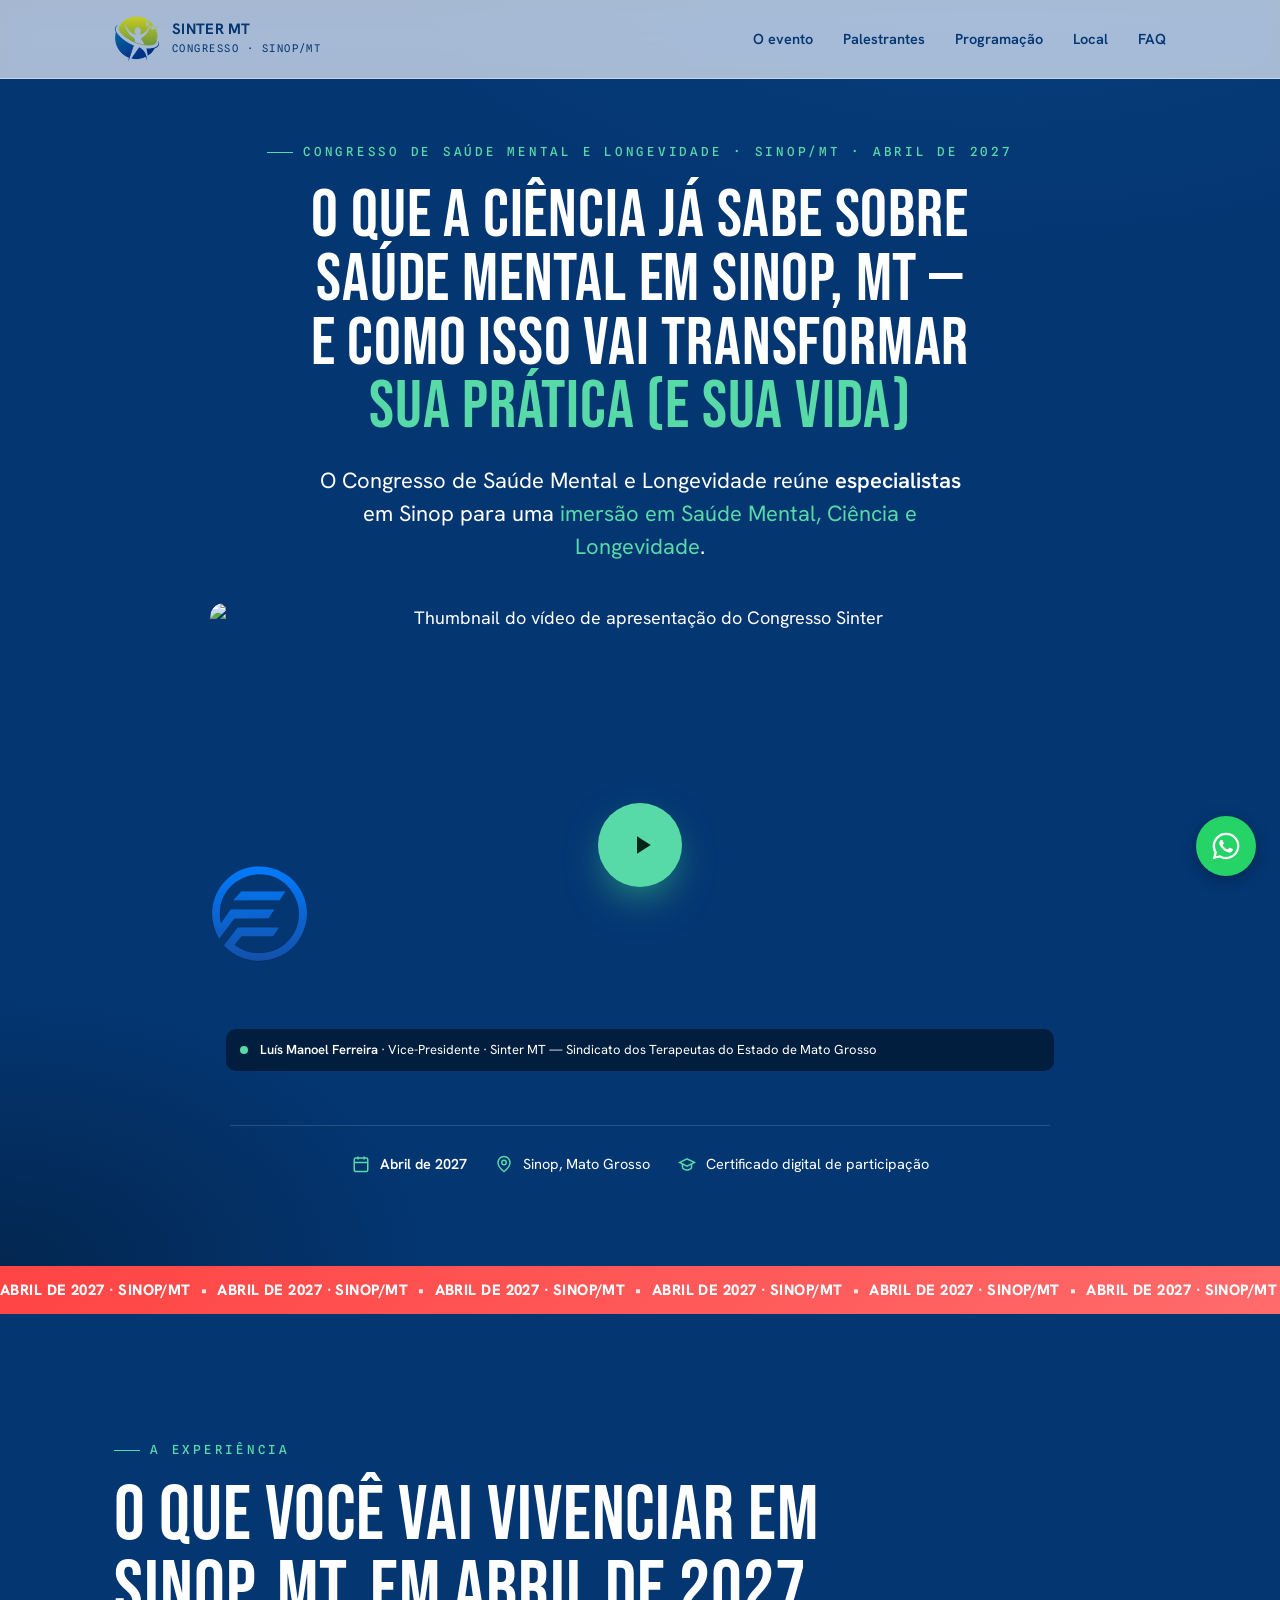
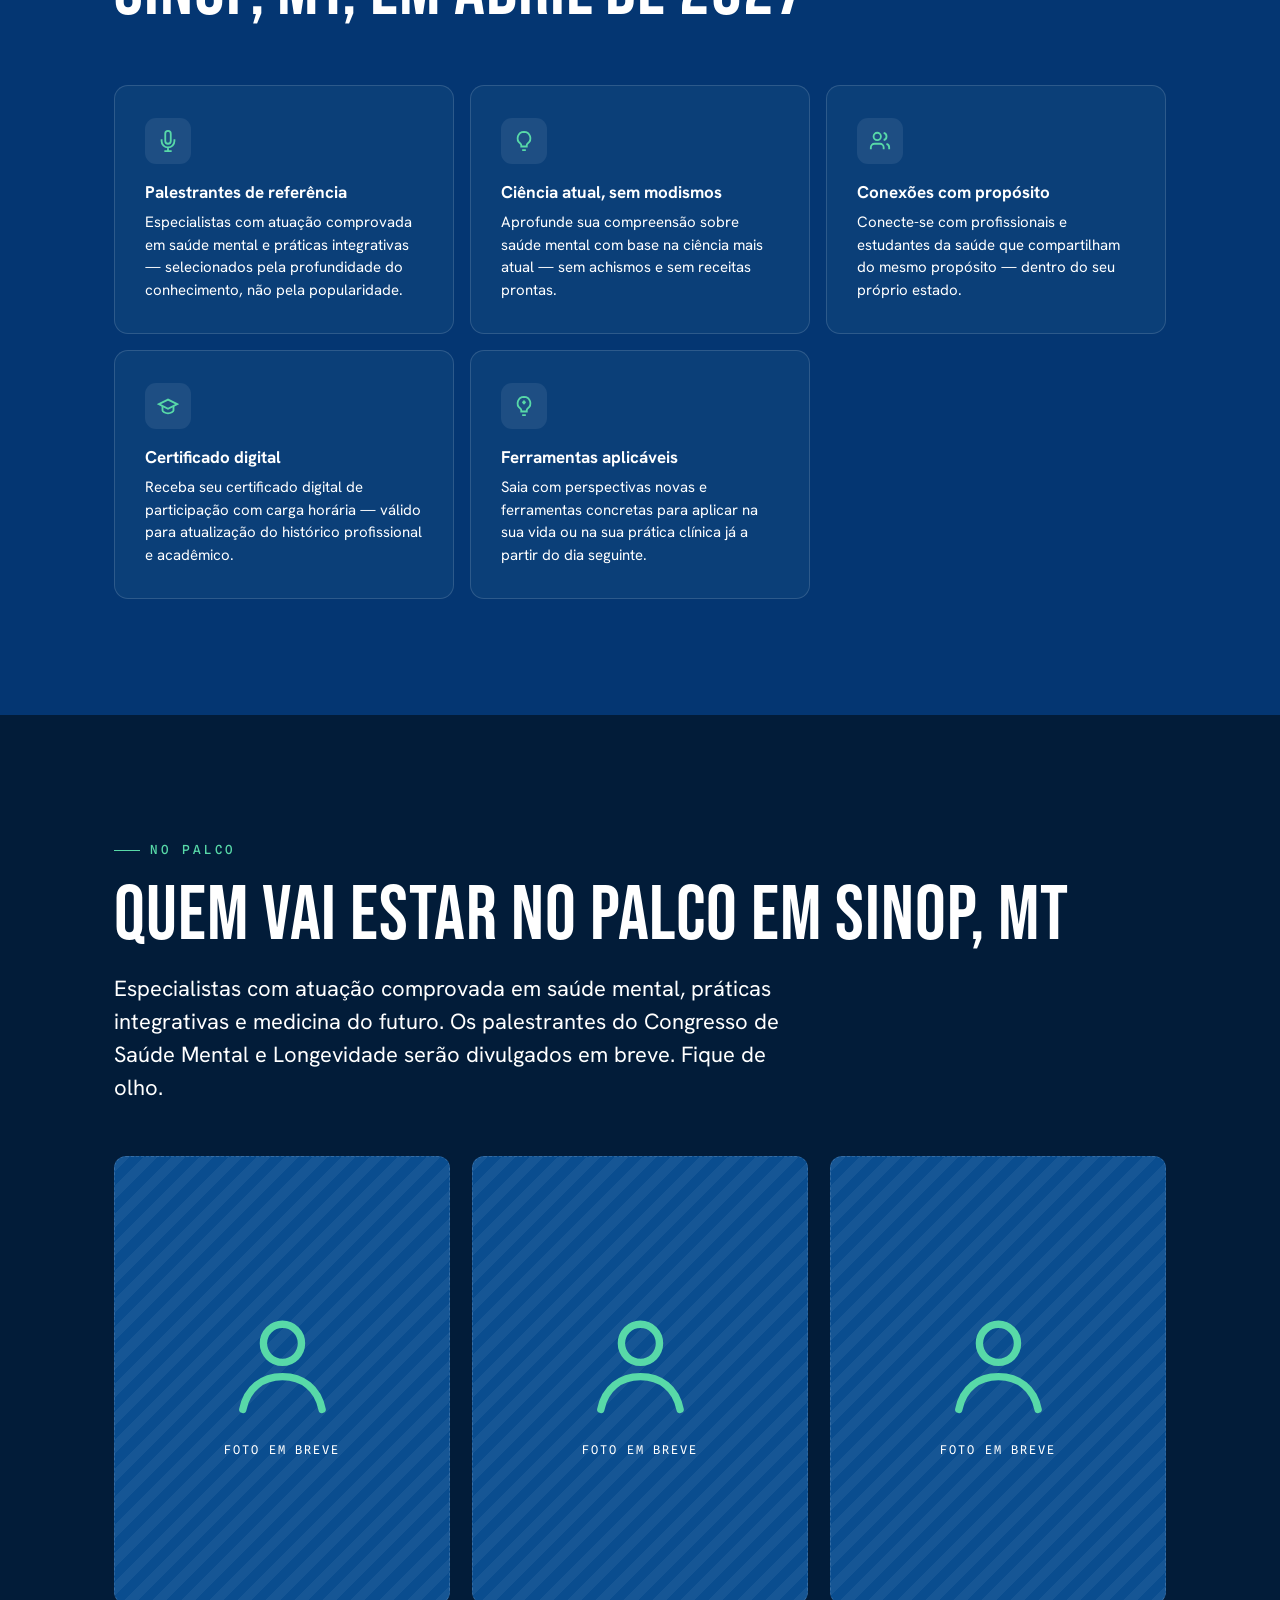
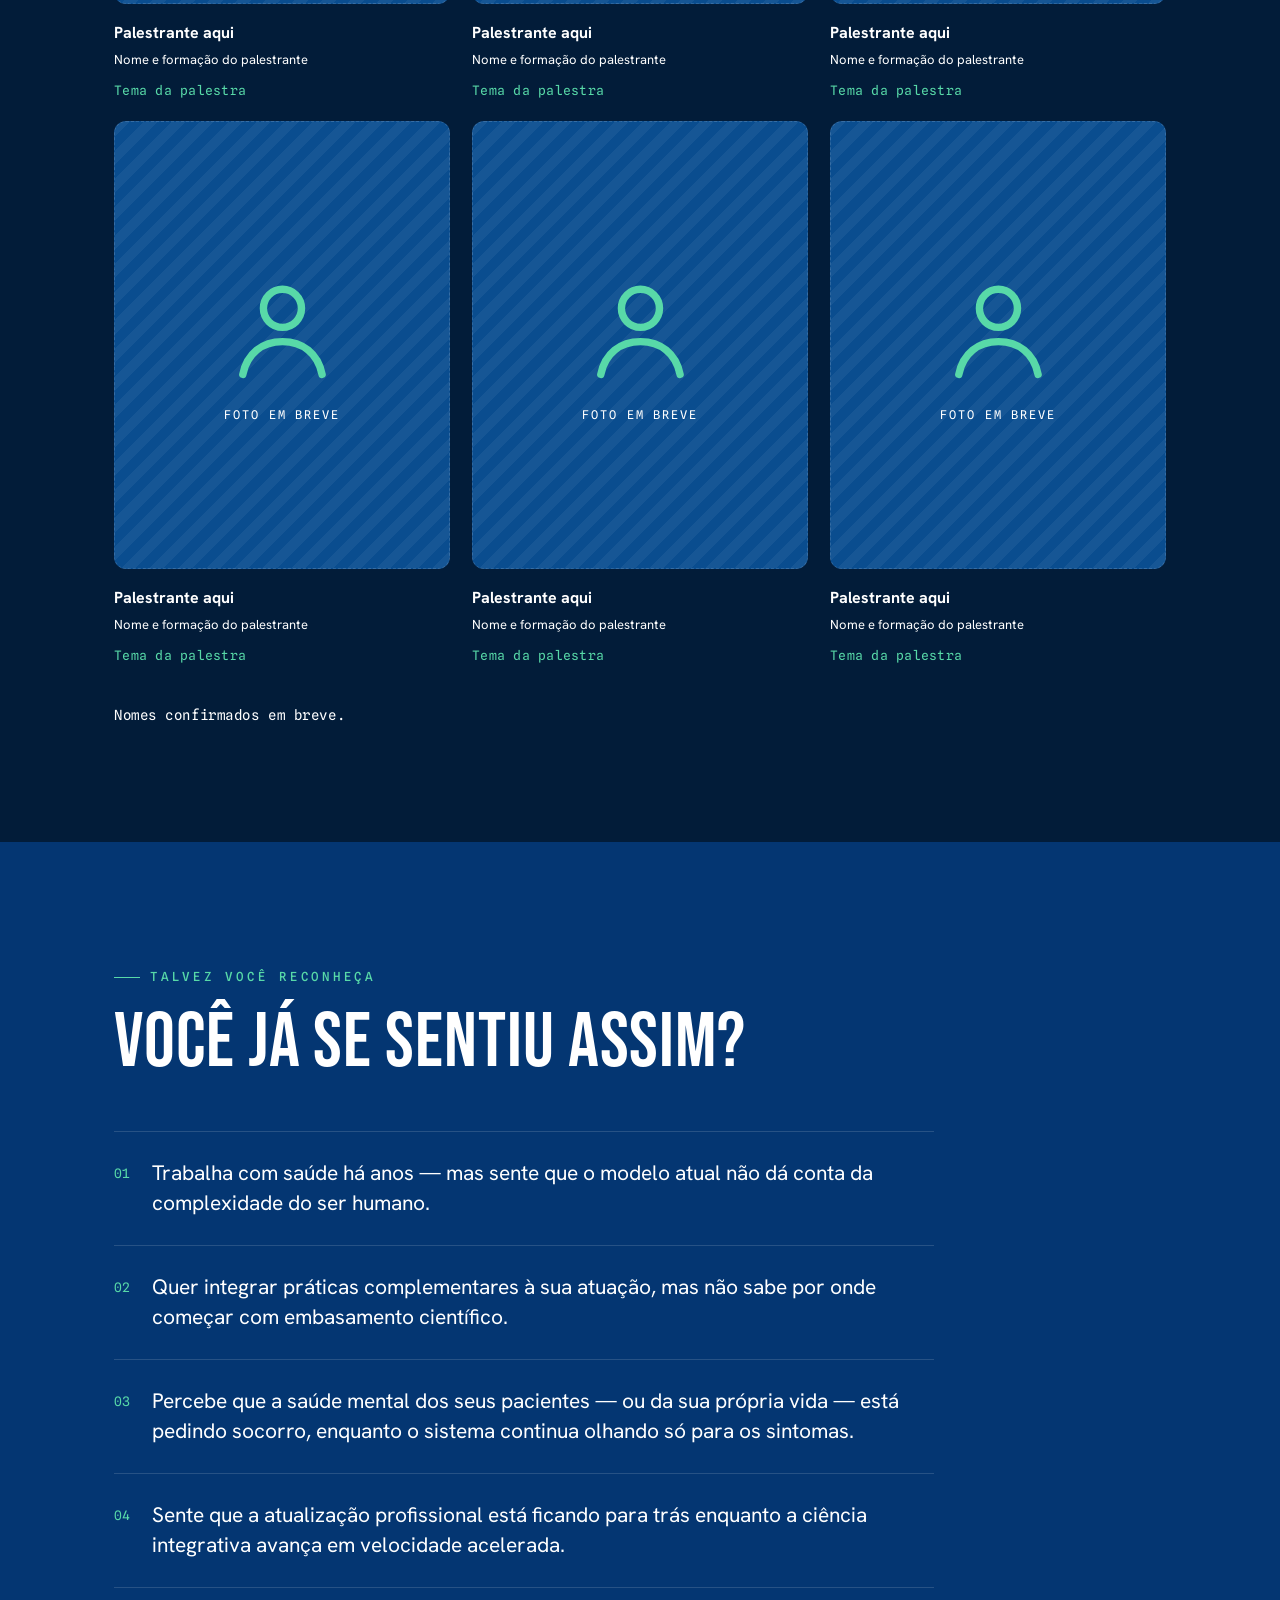
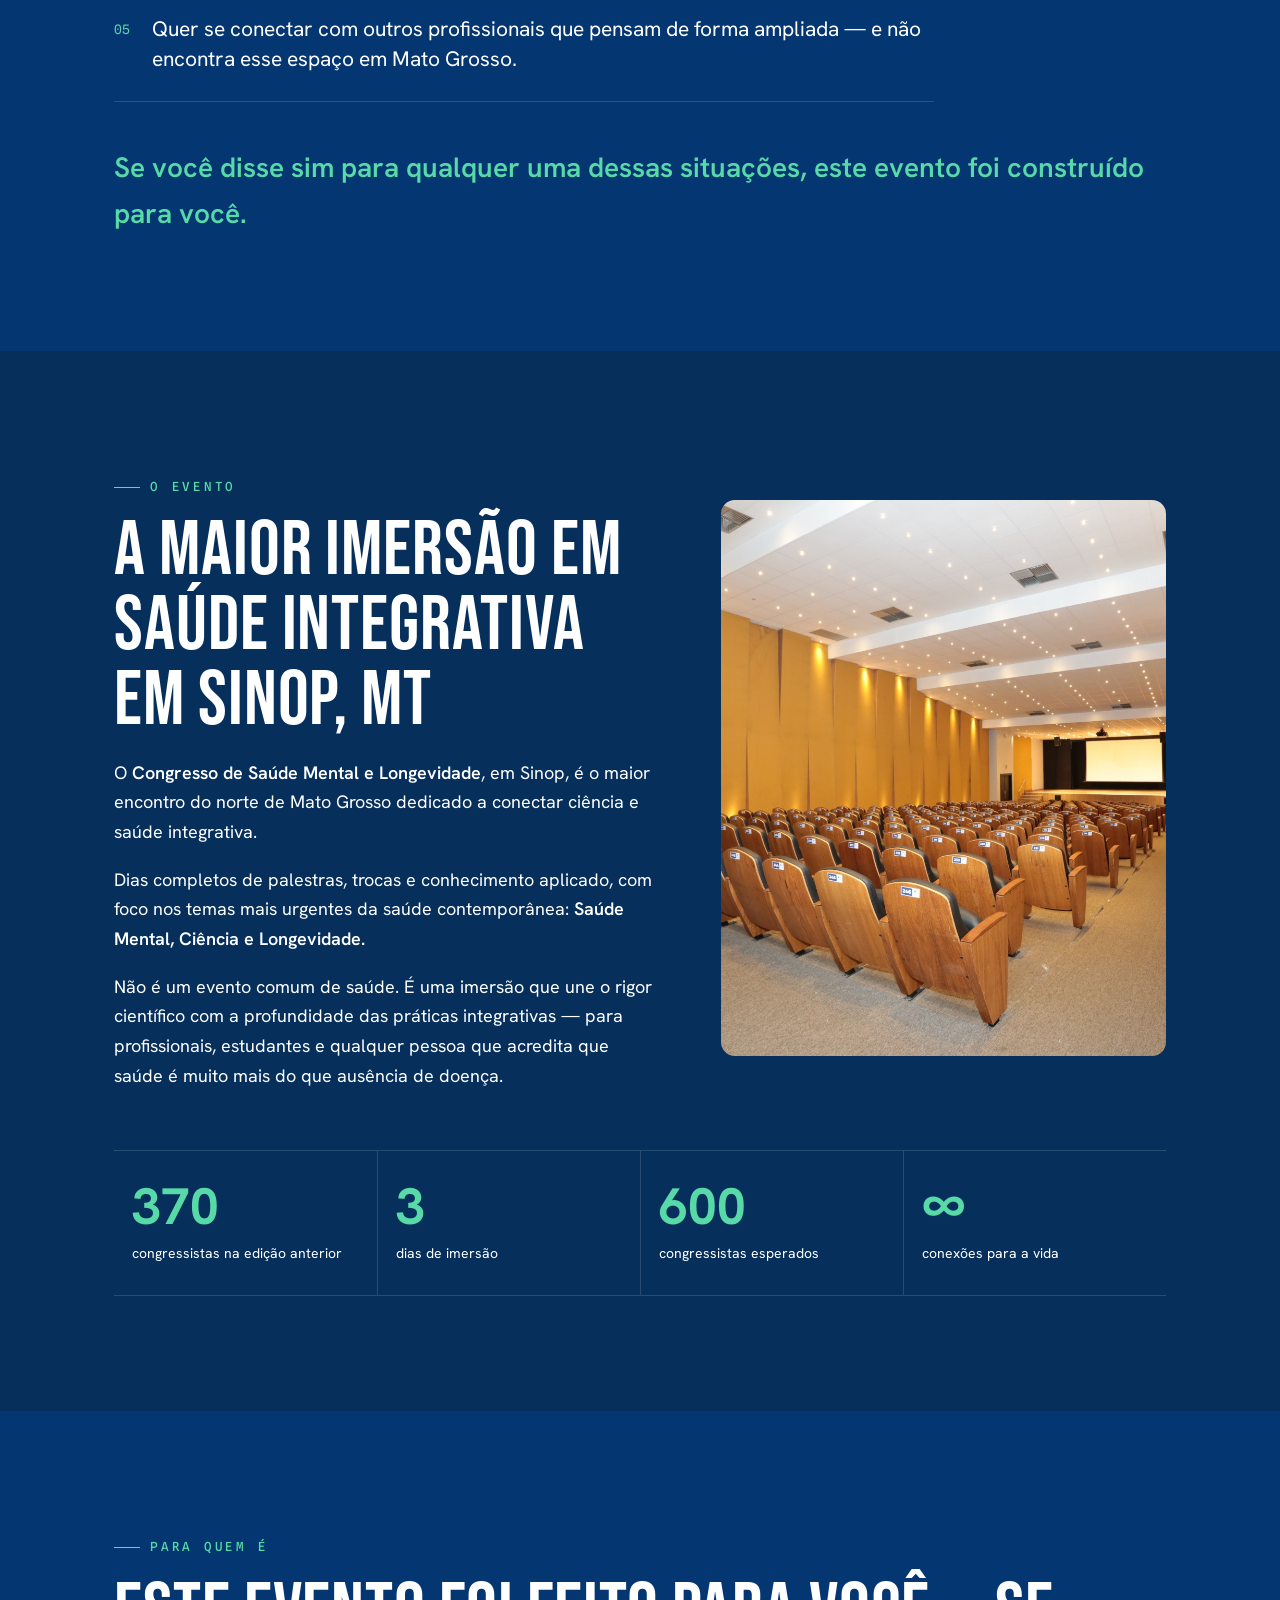
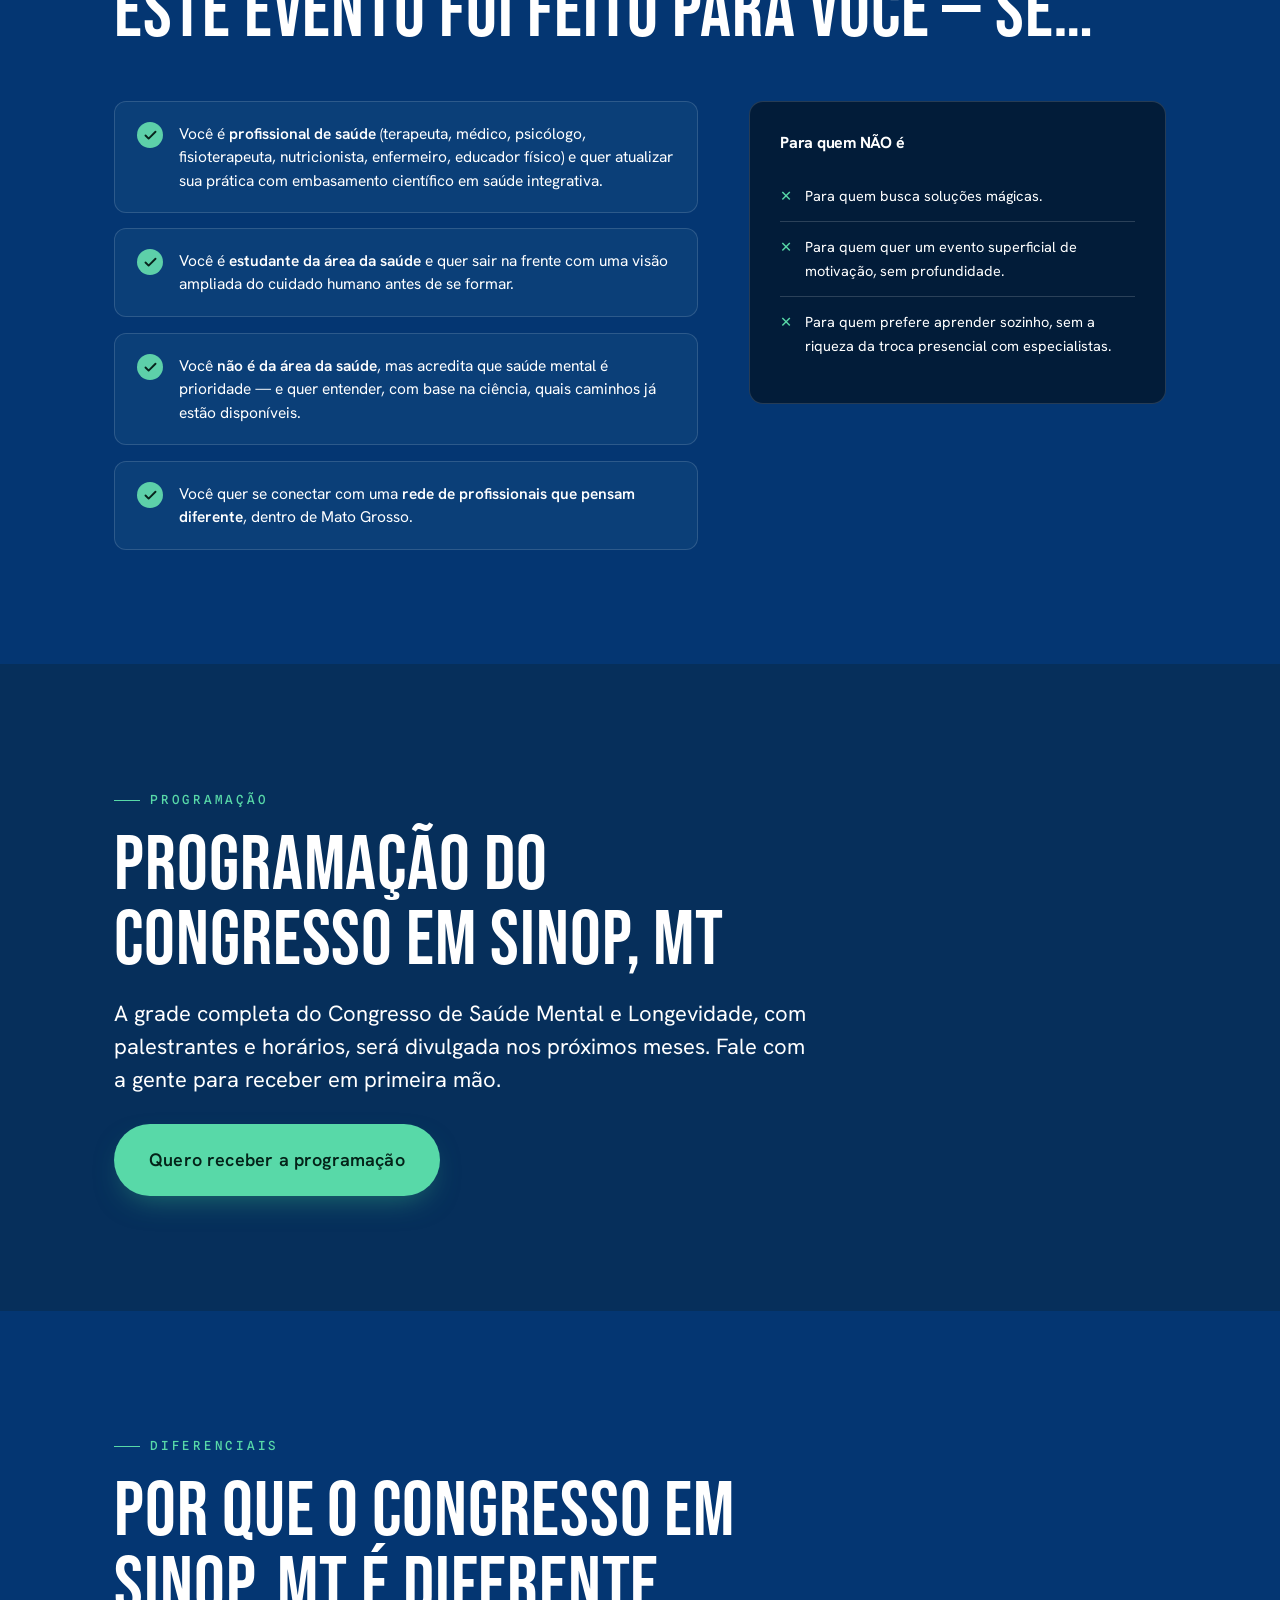
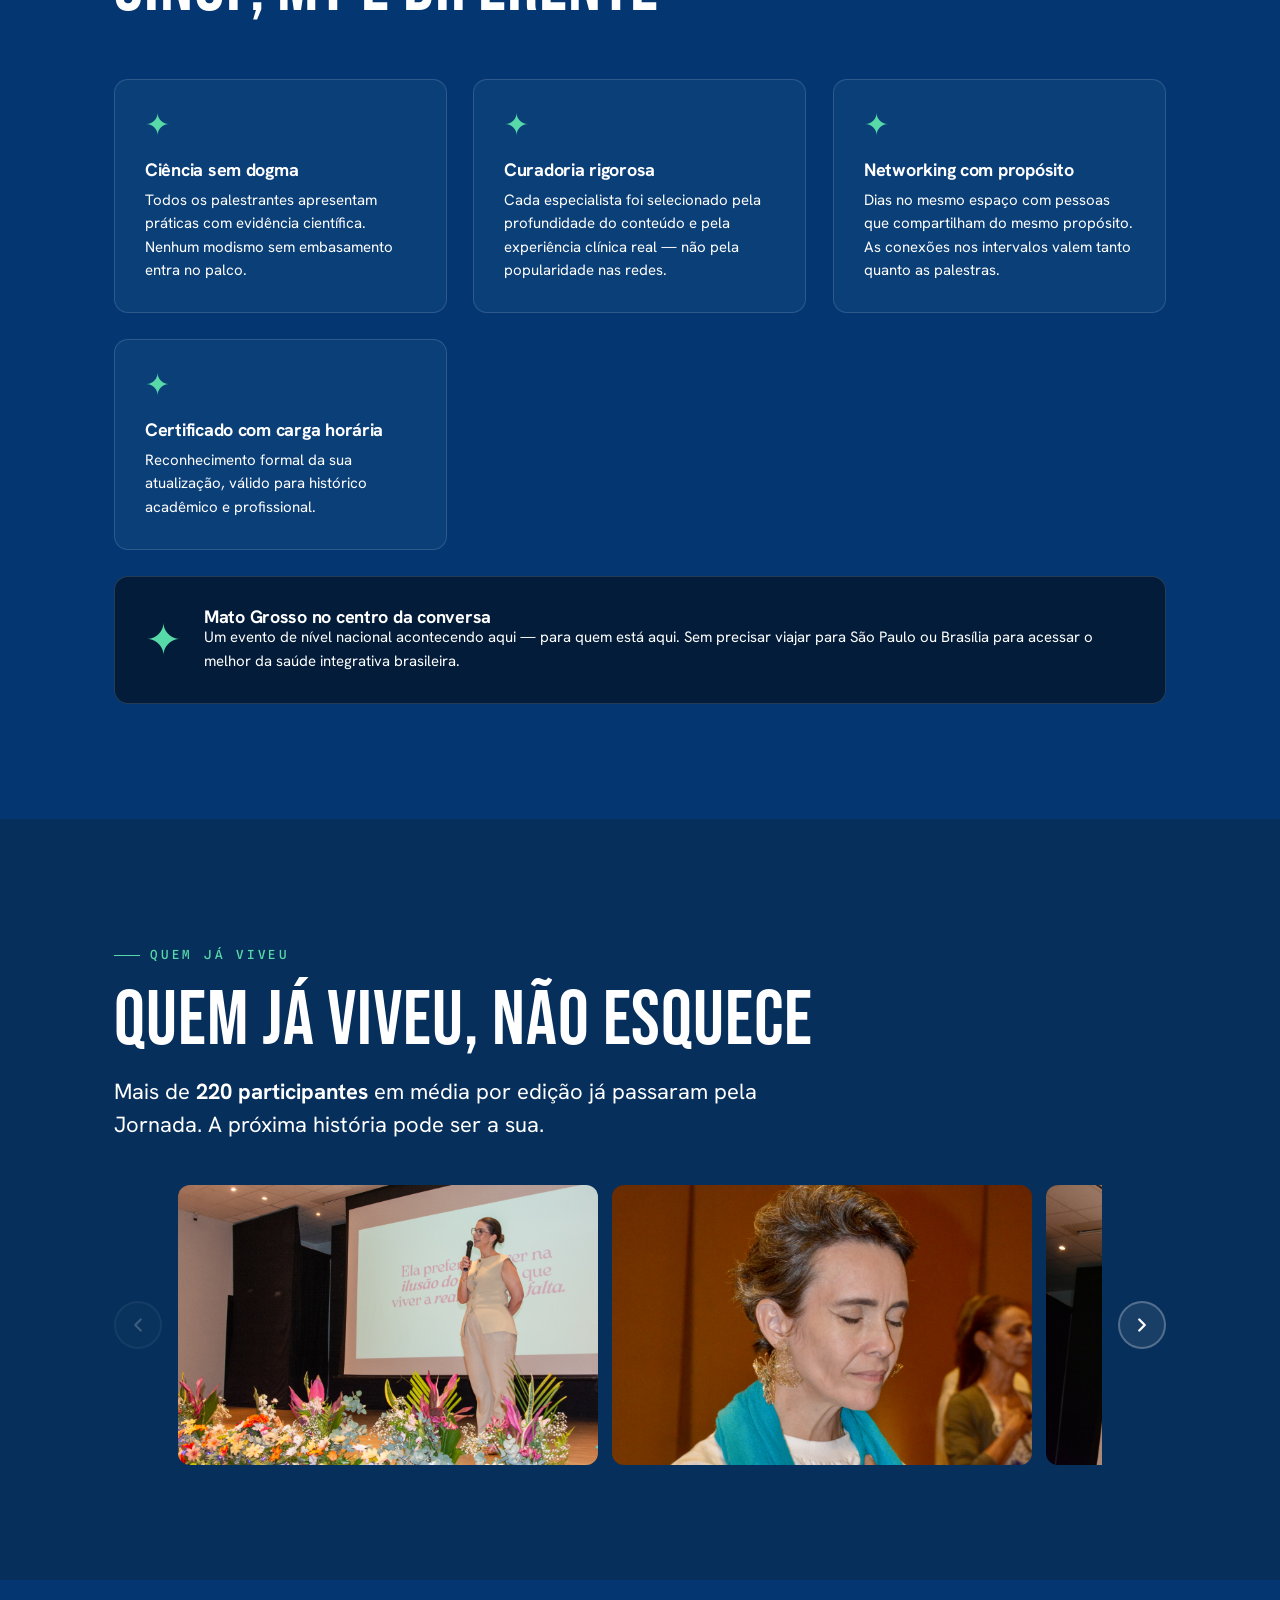
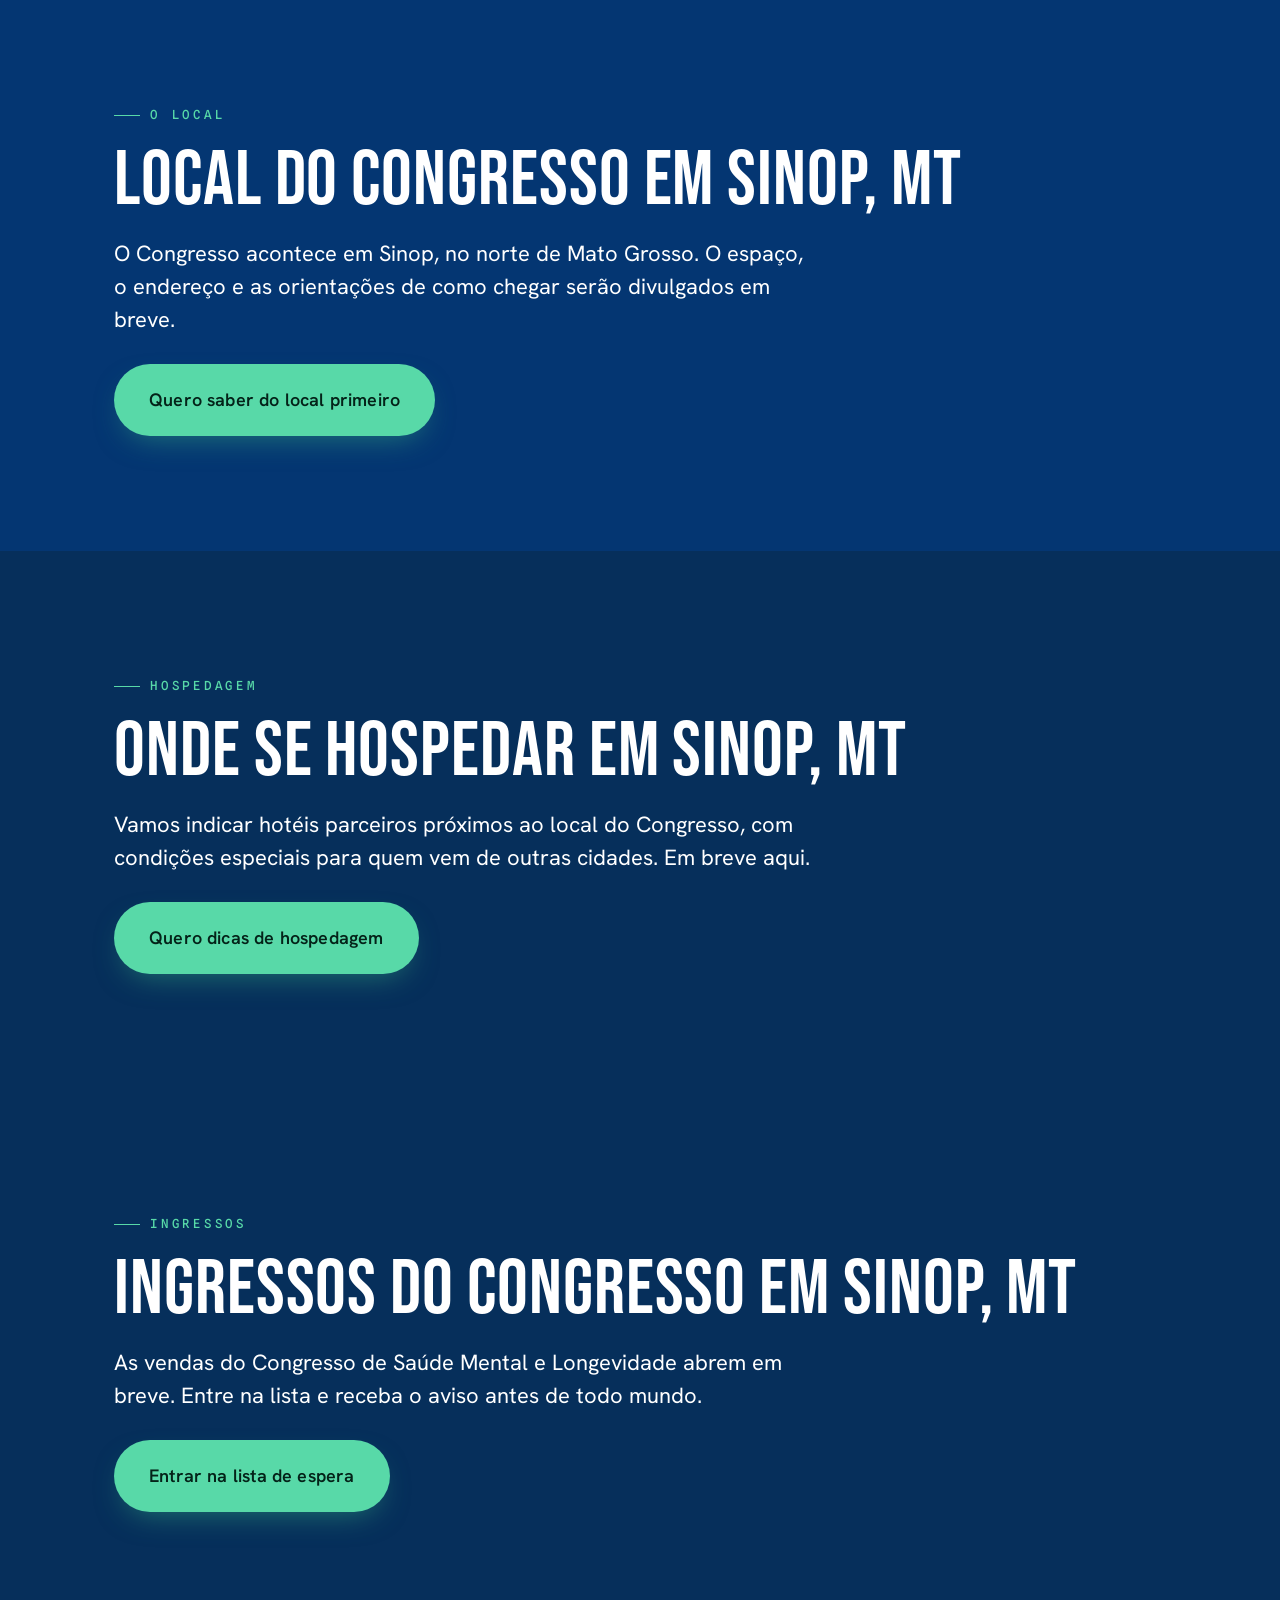
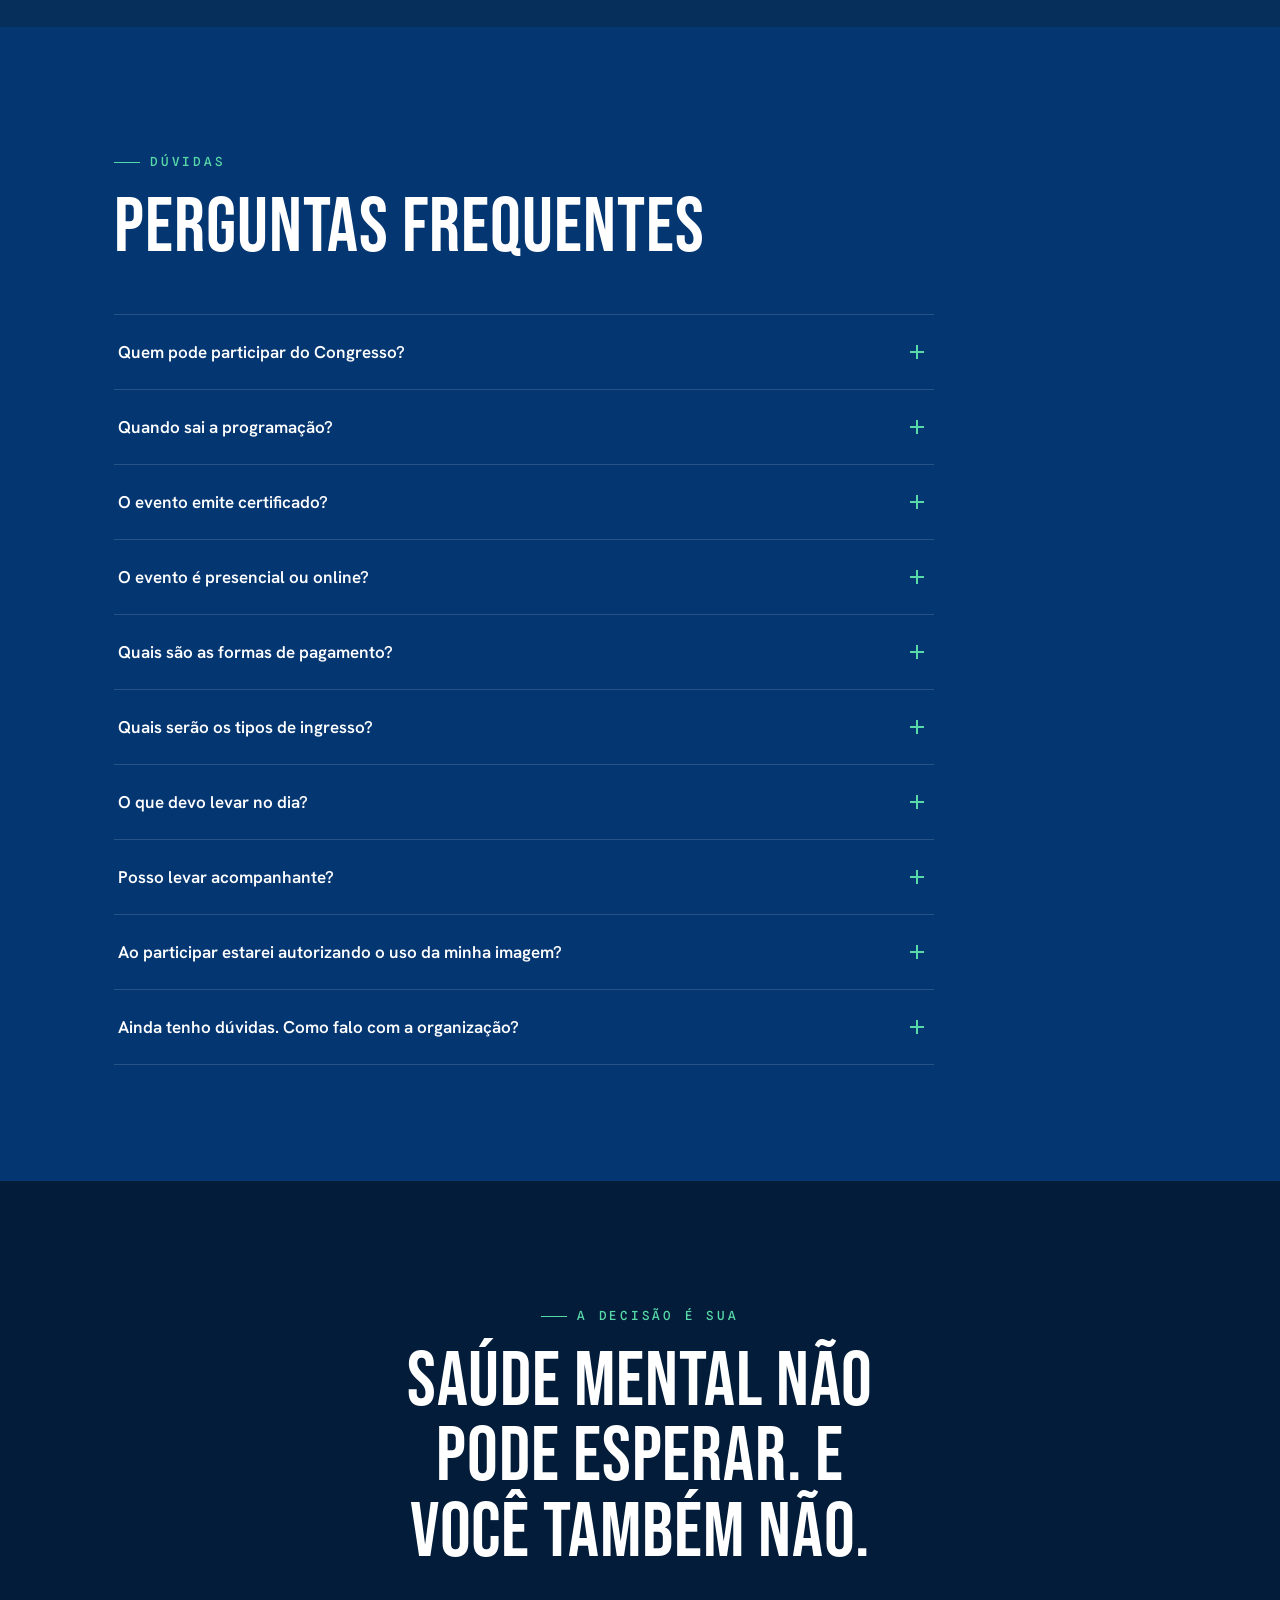
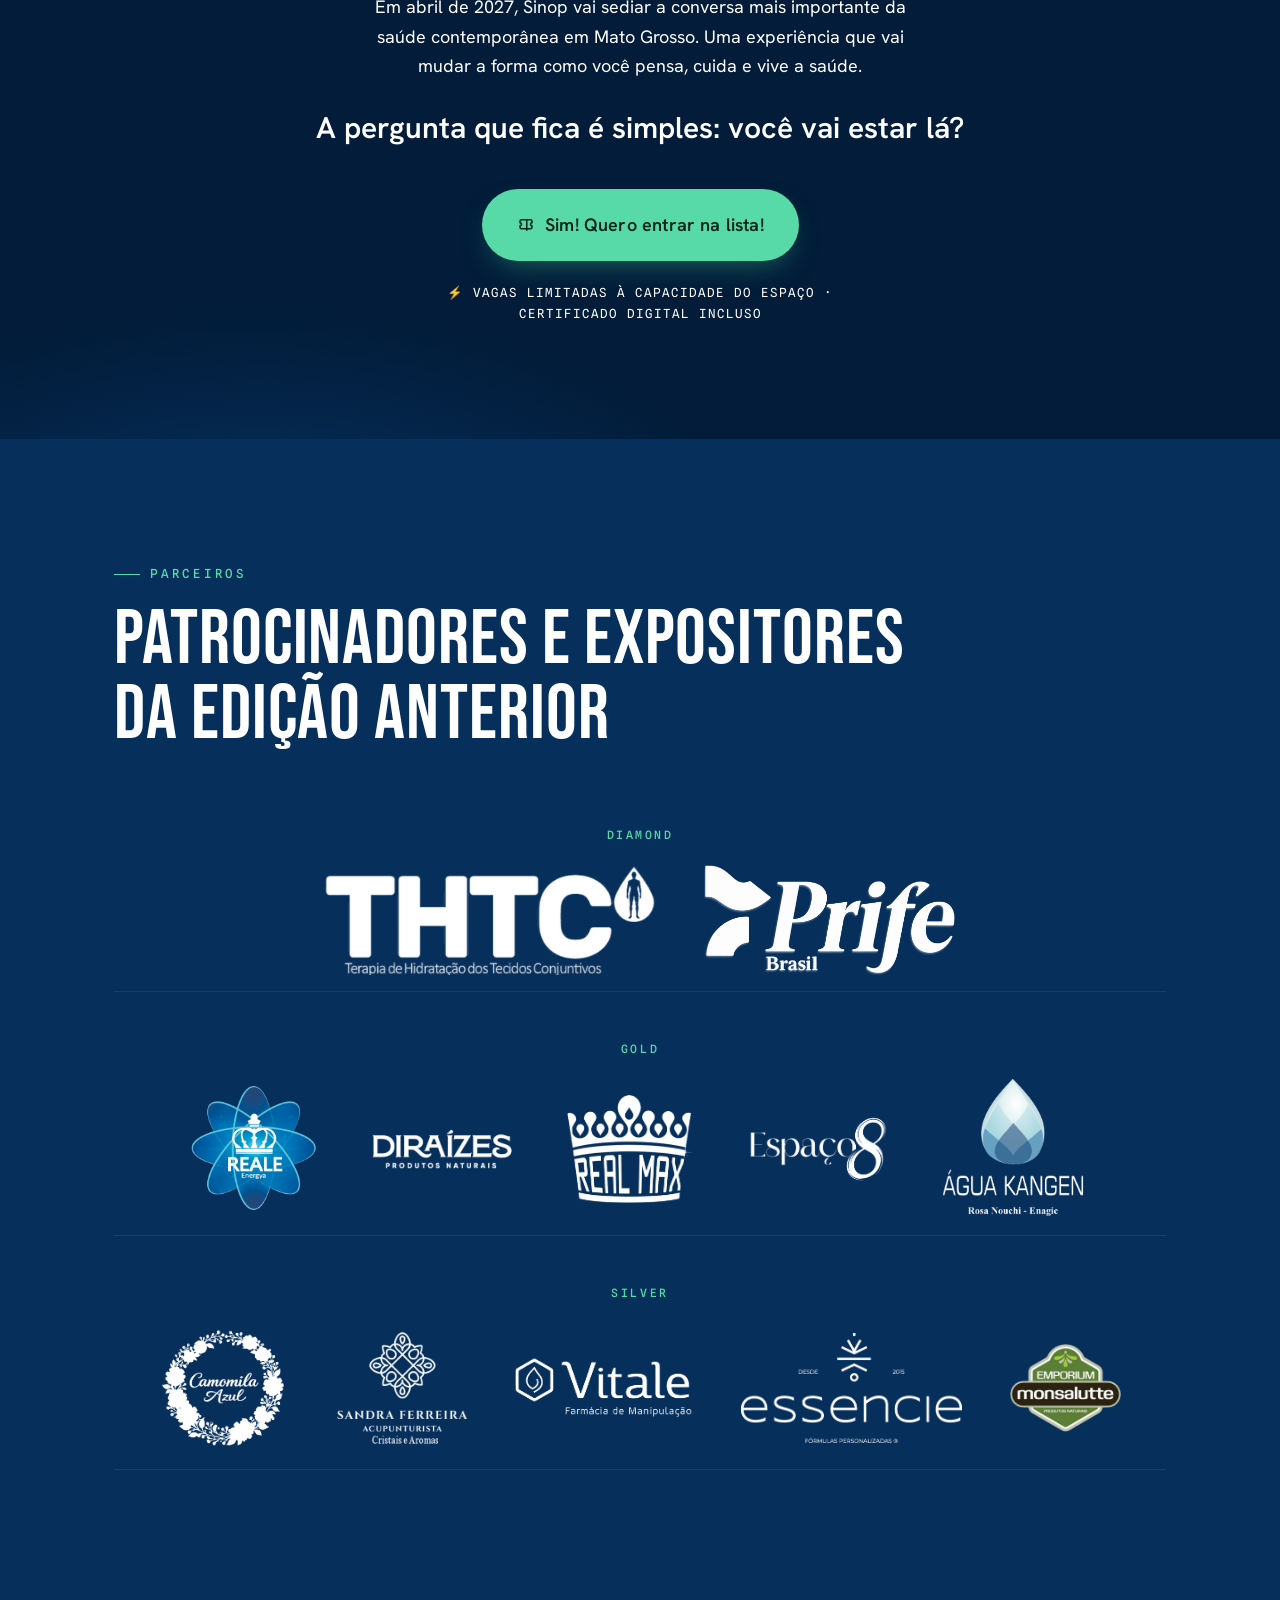
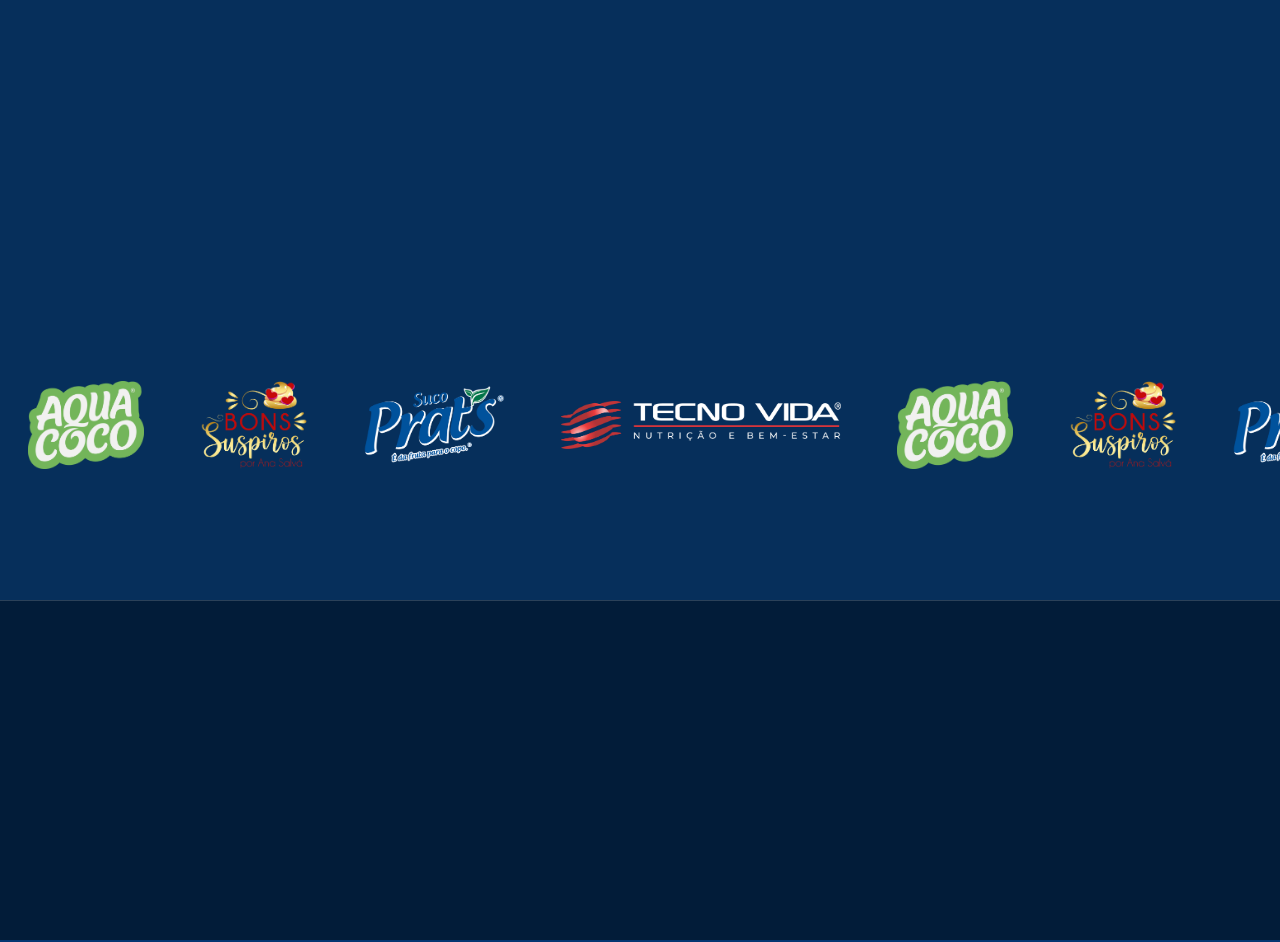
==== commit 5dbb5749: "Site: h1 do topo cita Sinop, MT Co-Authored-By: Claude Sonnet 5.5 <noreply@anthropic.com>" ====
--- a/index.html
+++ b/index.html
@@ -97,8 +97,9 @@
       <span class="kicker reveal">Congresso de Saúde Mental e Longevidade · Sinop/MT · Abril de 2027</span>
       <h1 class="h1-linhas">
         <span class="ln">O que a ciência já sabe sobre</span>
-        <span class="ln m"><em>saúde mental</em> — e como isso vai</span>
-        <span class="ln g">transformar sua prática (e sua vida)</span>
+        <span class="ln"><em>saúde mental</em> em Sinop, MT —</span>
+        <span class="ln">e como isso vai transformar</span>
+        <span class="ln g">sua prática (e sua vida)</span>
       </h1>
       <p class="hero__sub lede reveal d2">O Congresso de Saúde Mental e Longevidade reúne <strong>especialistas</strong> em Sinop para uma <em>imersão em Saúde Mental, Ciência e Longevidade</em>.</p>
     </div>
--- a/styles.css
+++ b/styles.css
@@ -834,7 +834,7 @@
   font-family: "Bebas Neue", Impact, "Arial Narrow", sans-serif;
   font-weight: 400;
   text-transform: uppercase;
-  font-size: clamp(40px, 5.5vw, 80px);
+  font-size: clamp(40px, 5.2vw, 78px);
   letter-spacing: .012em;
   line-height: .96;
   max-width: none;
@@ -850,6 +850,7 @@
 }
 .hero h1.h1-linhas .ln:nth-child(2) { animation-delay: .1s; }
 .hero h1.h1-linhas .ln:nth-child(3) { animation-delay: .2s; }
+.hero h1.h1-linhas .ln:nth-child(4) { animation-delay: .3s; }
 .hero h1.h1-linhas .ln.m { color: #fff; }
 .hero h1.h1-linhas .ln.g { color: var(--gold); }
 .hero h1.h1-linhas em { color: inherit; font-style: normal; }
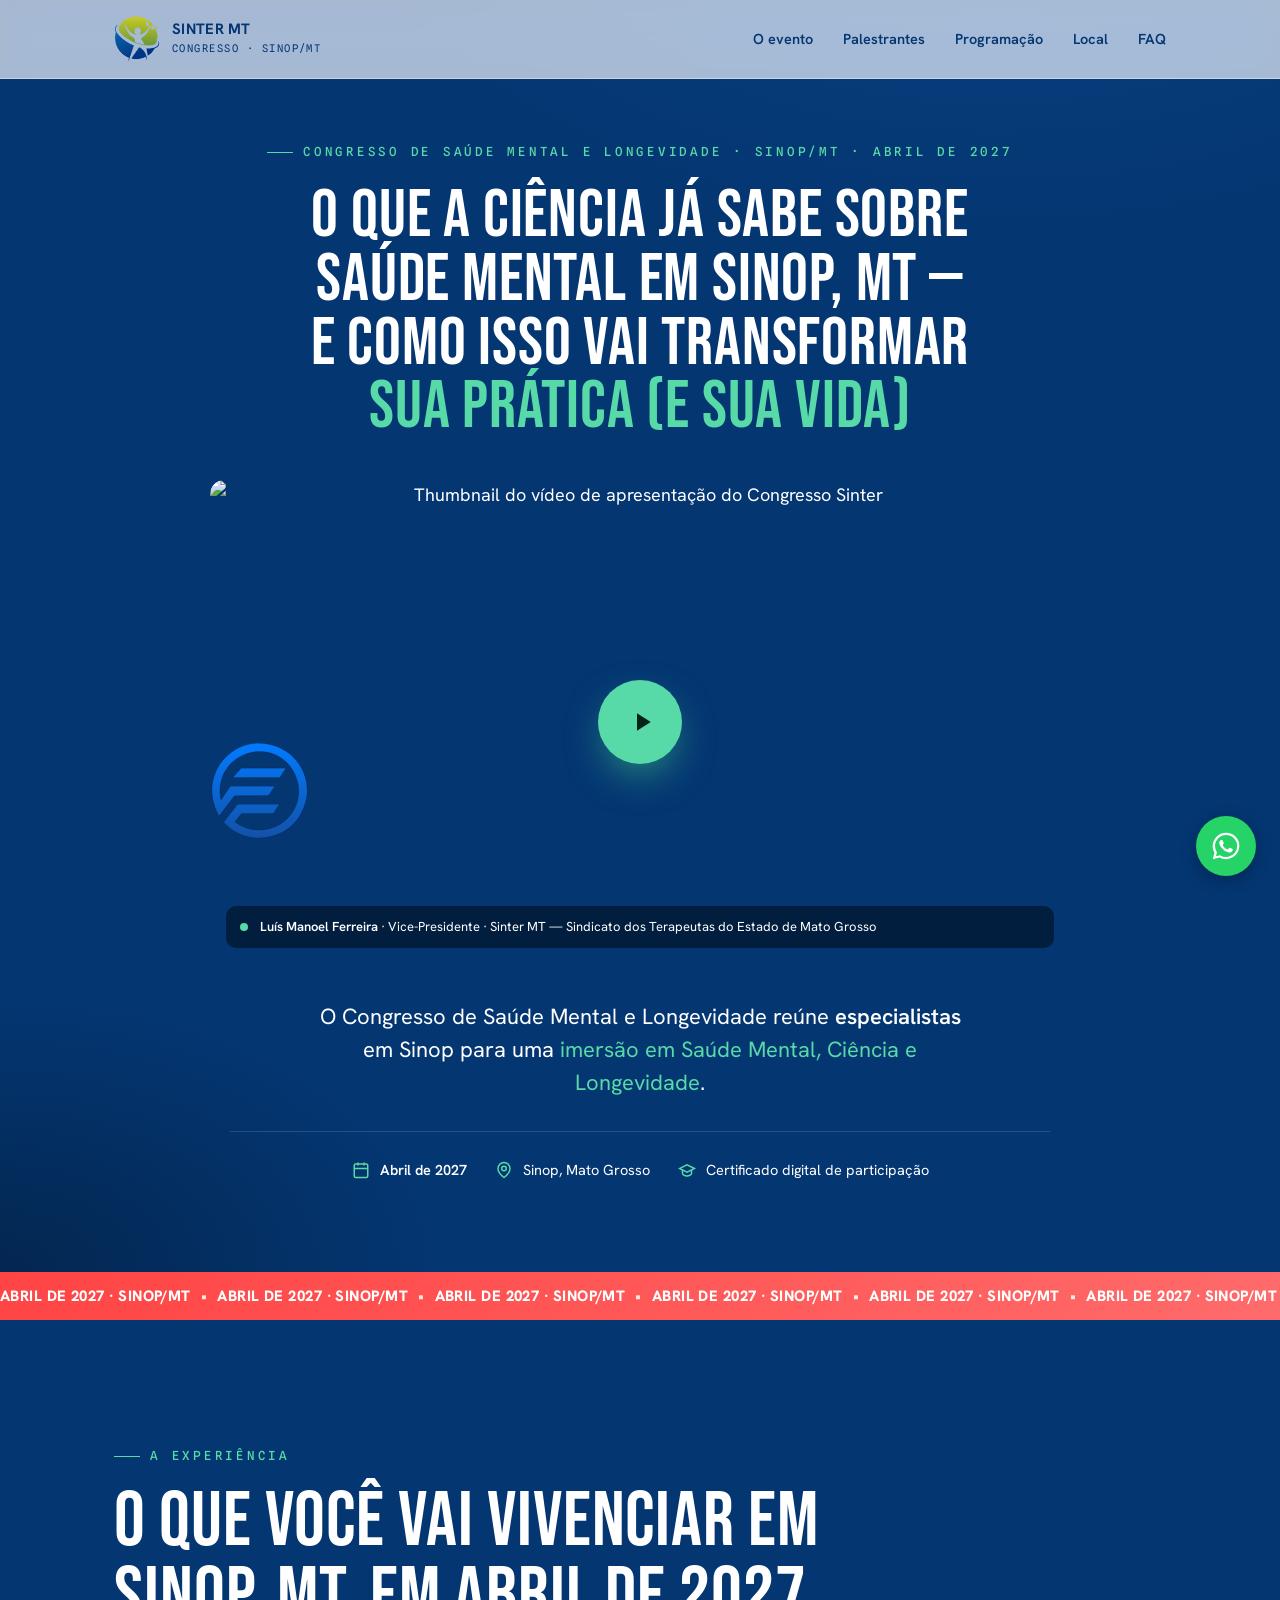
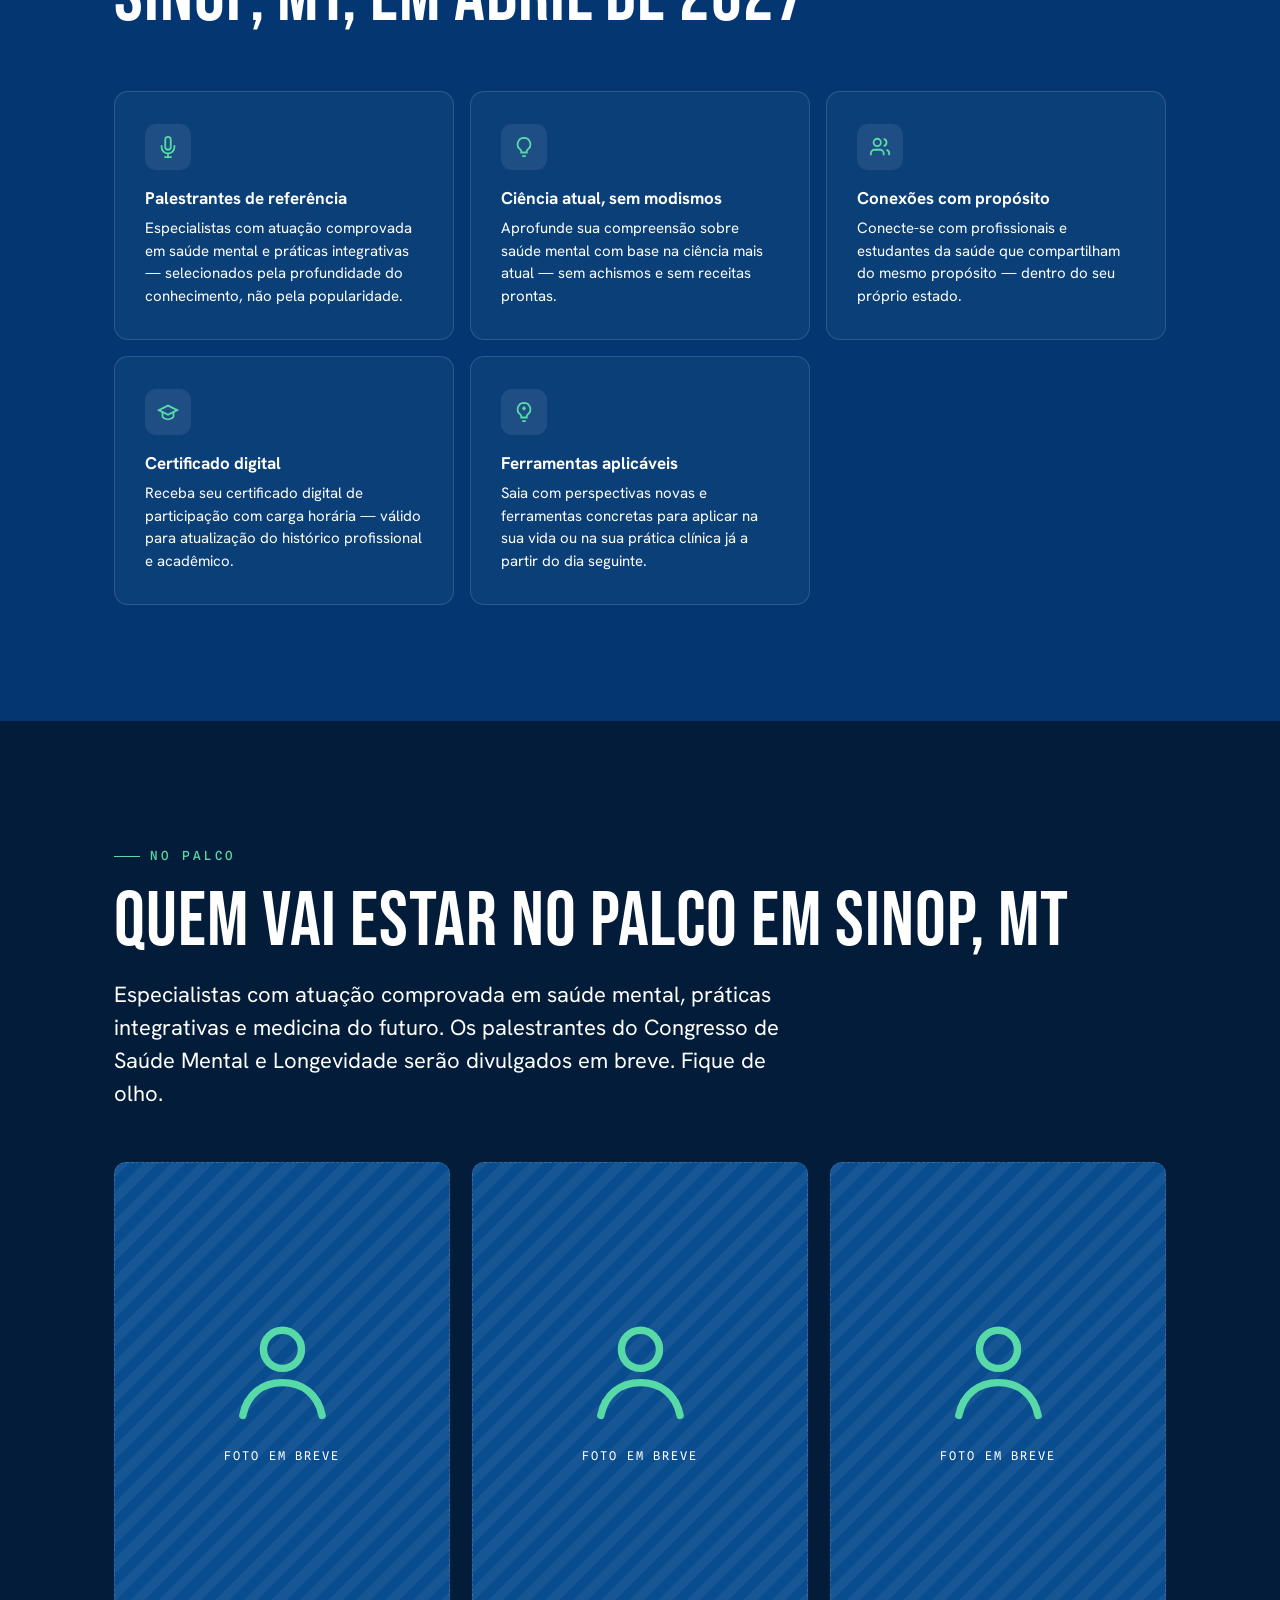
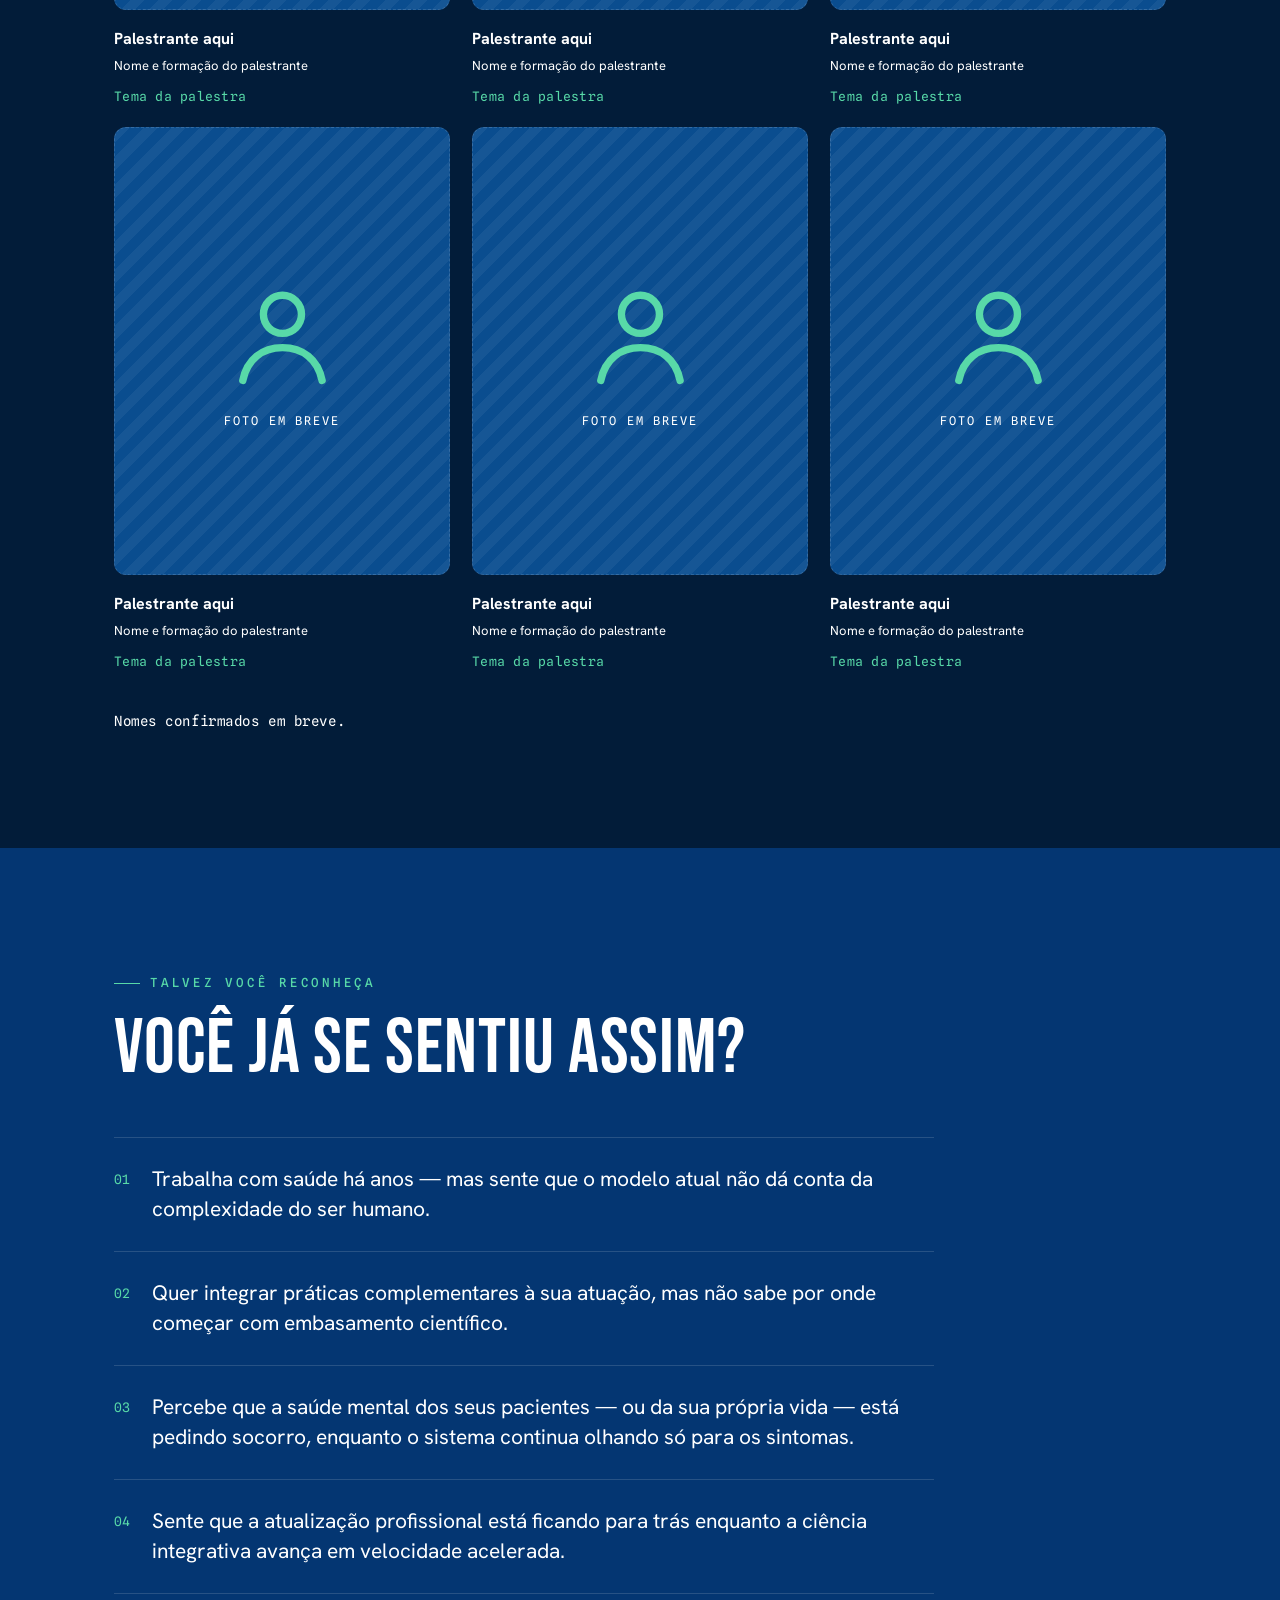
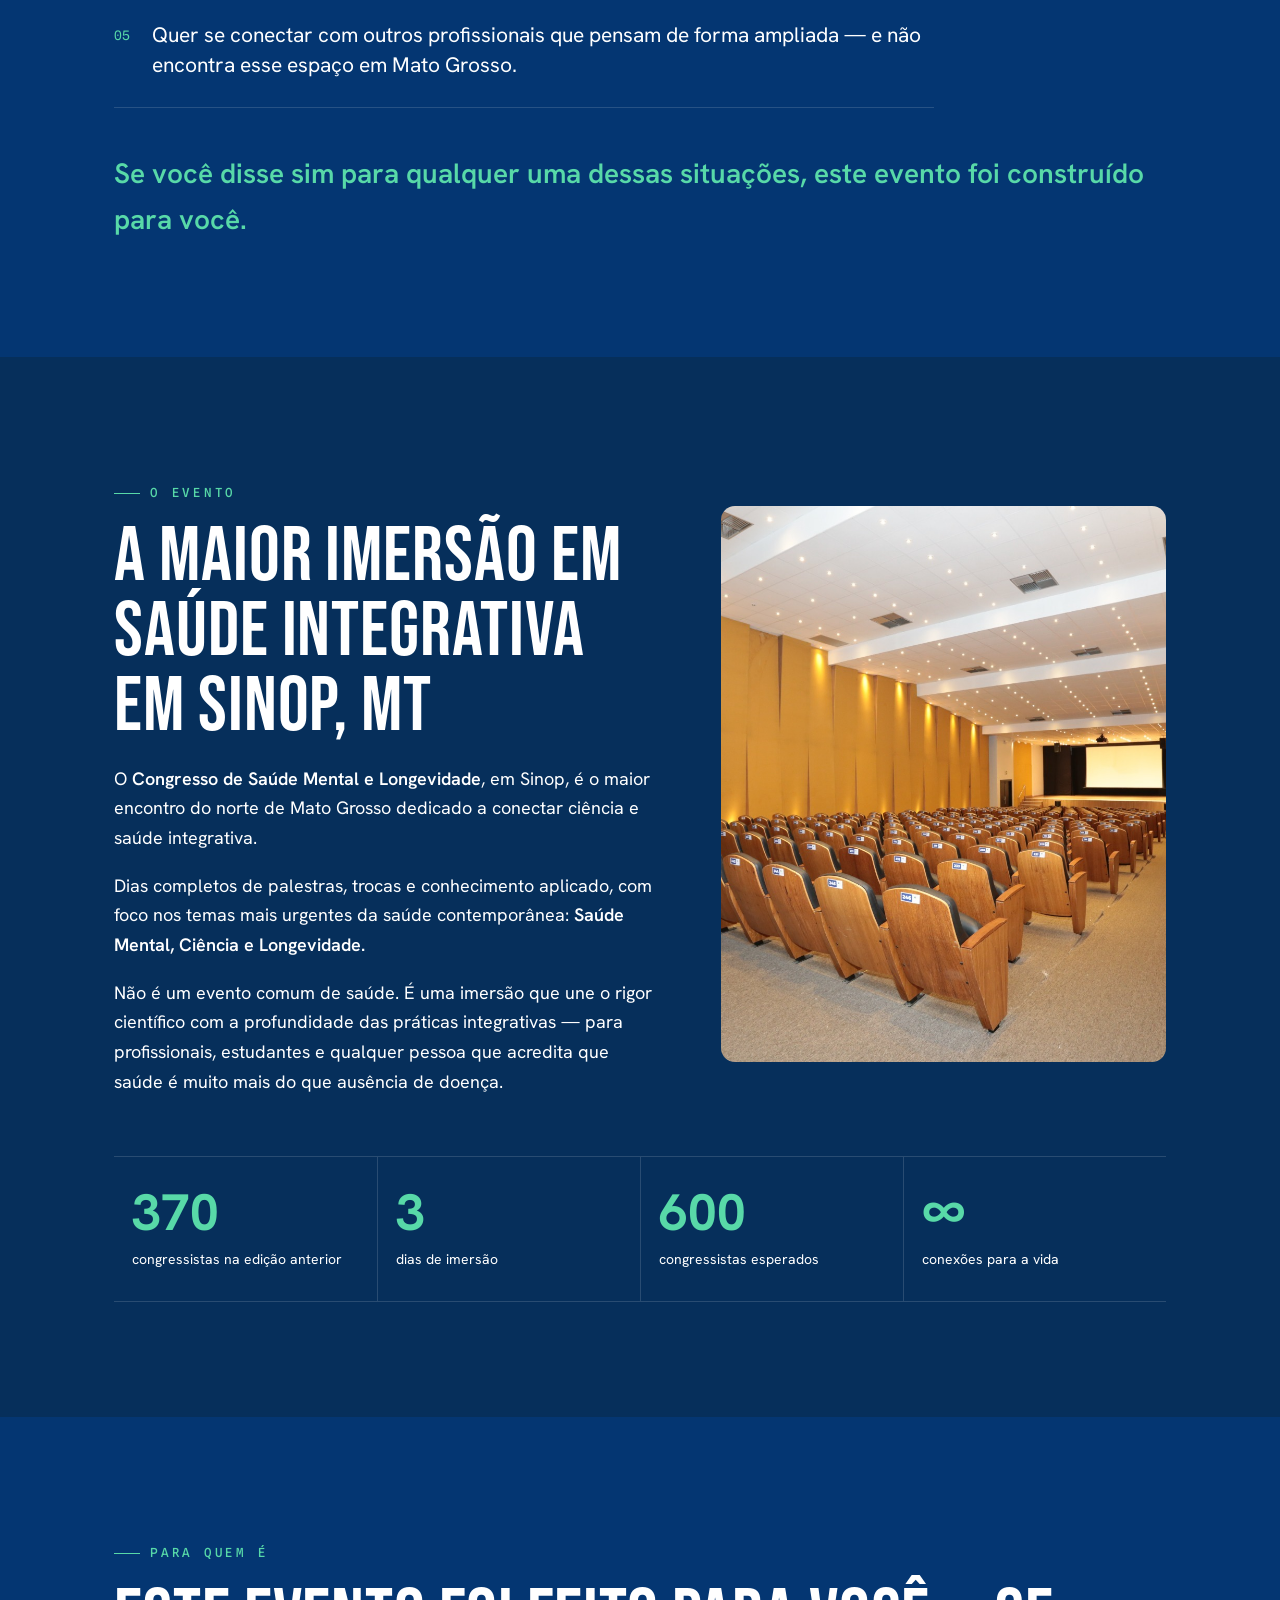
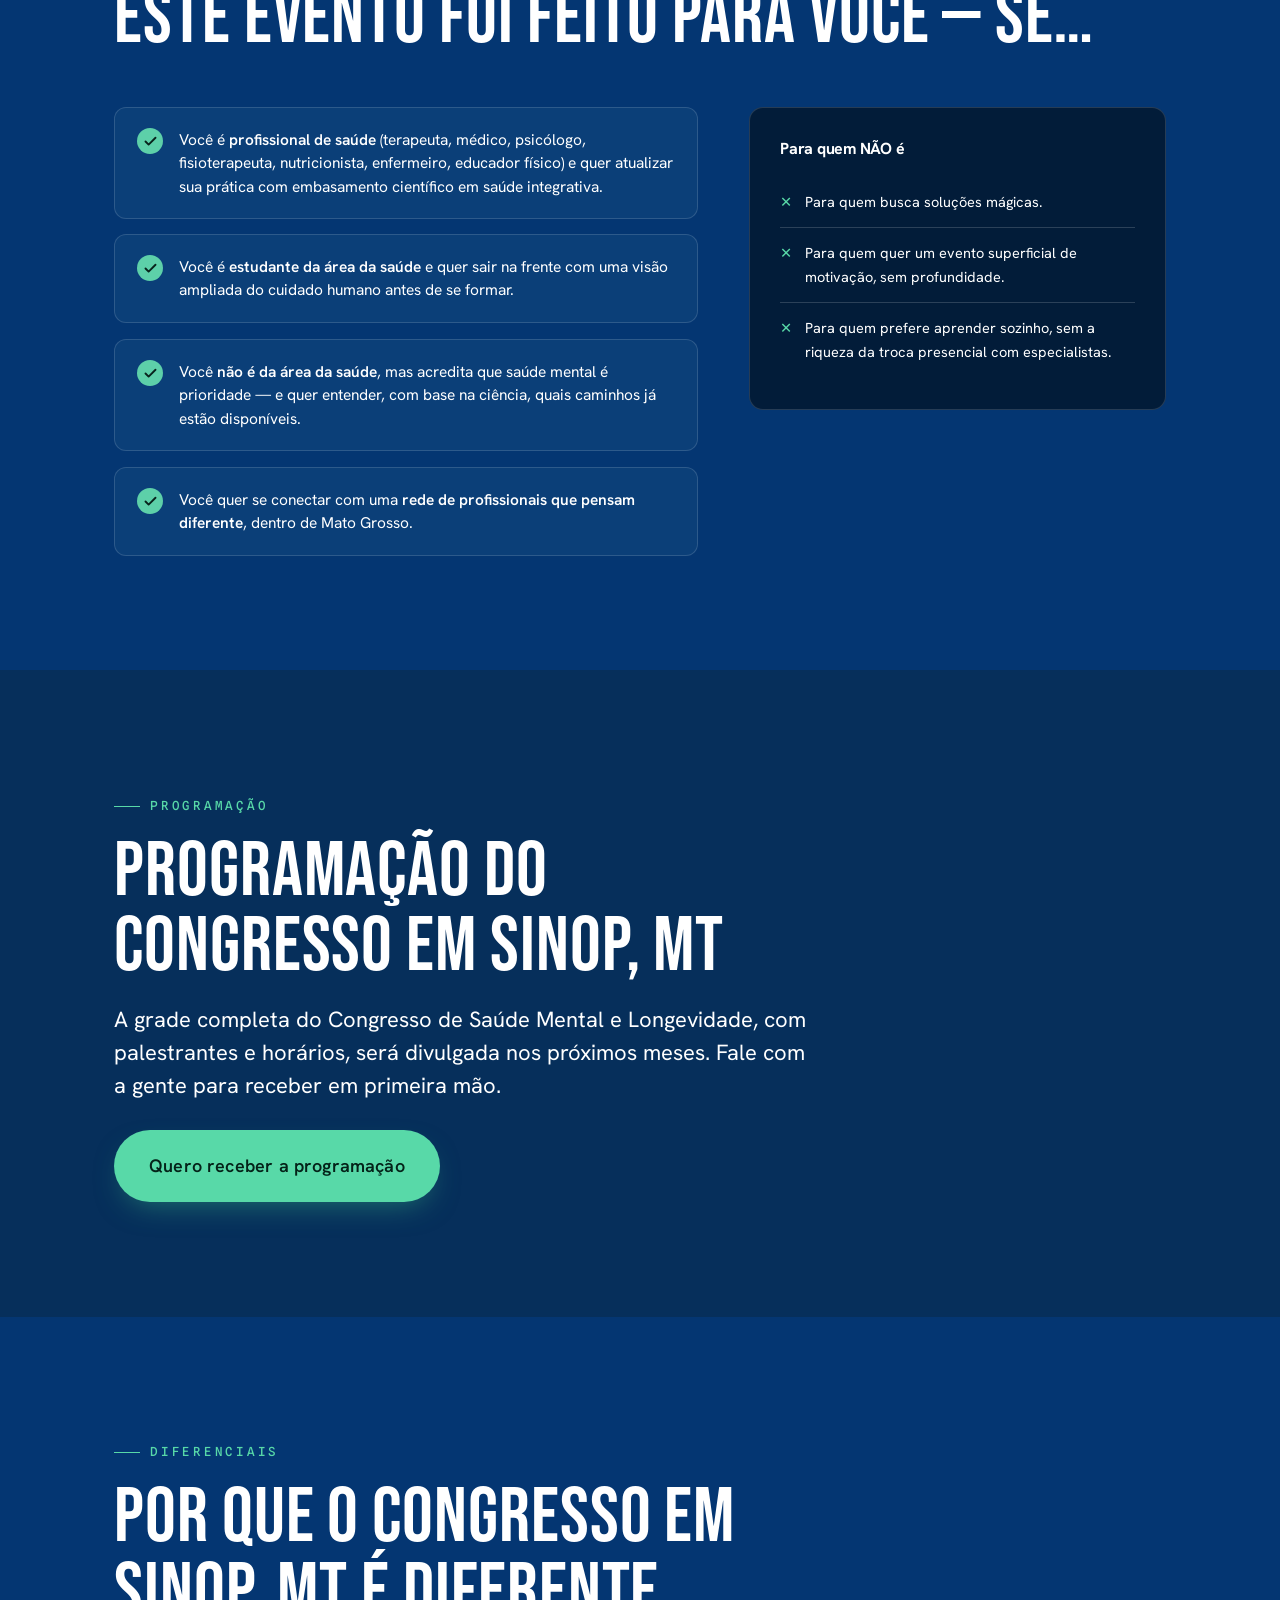
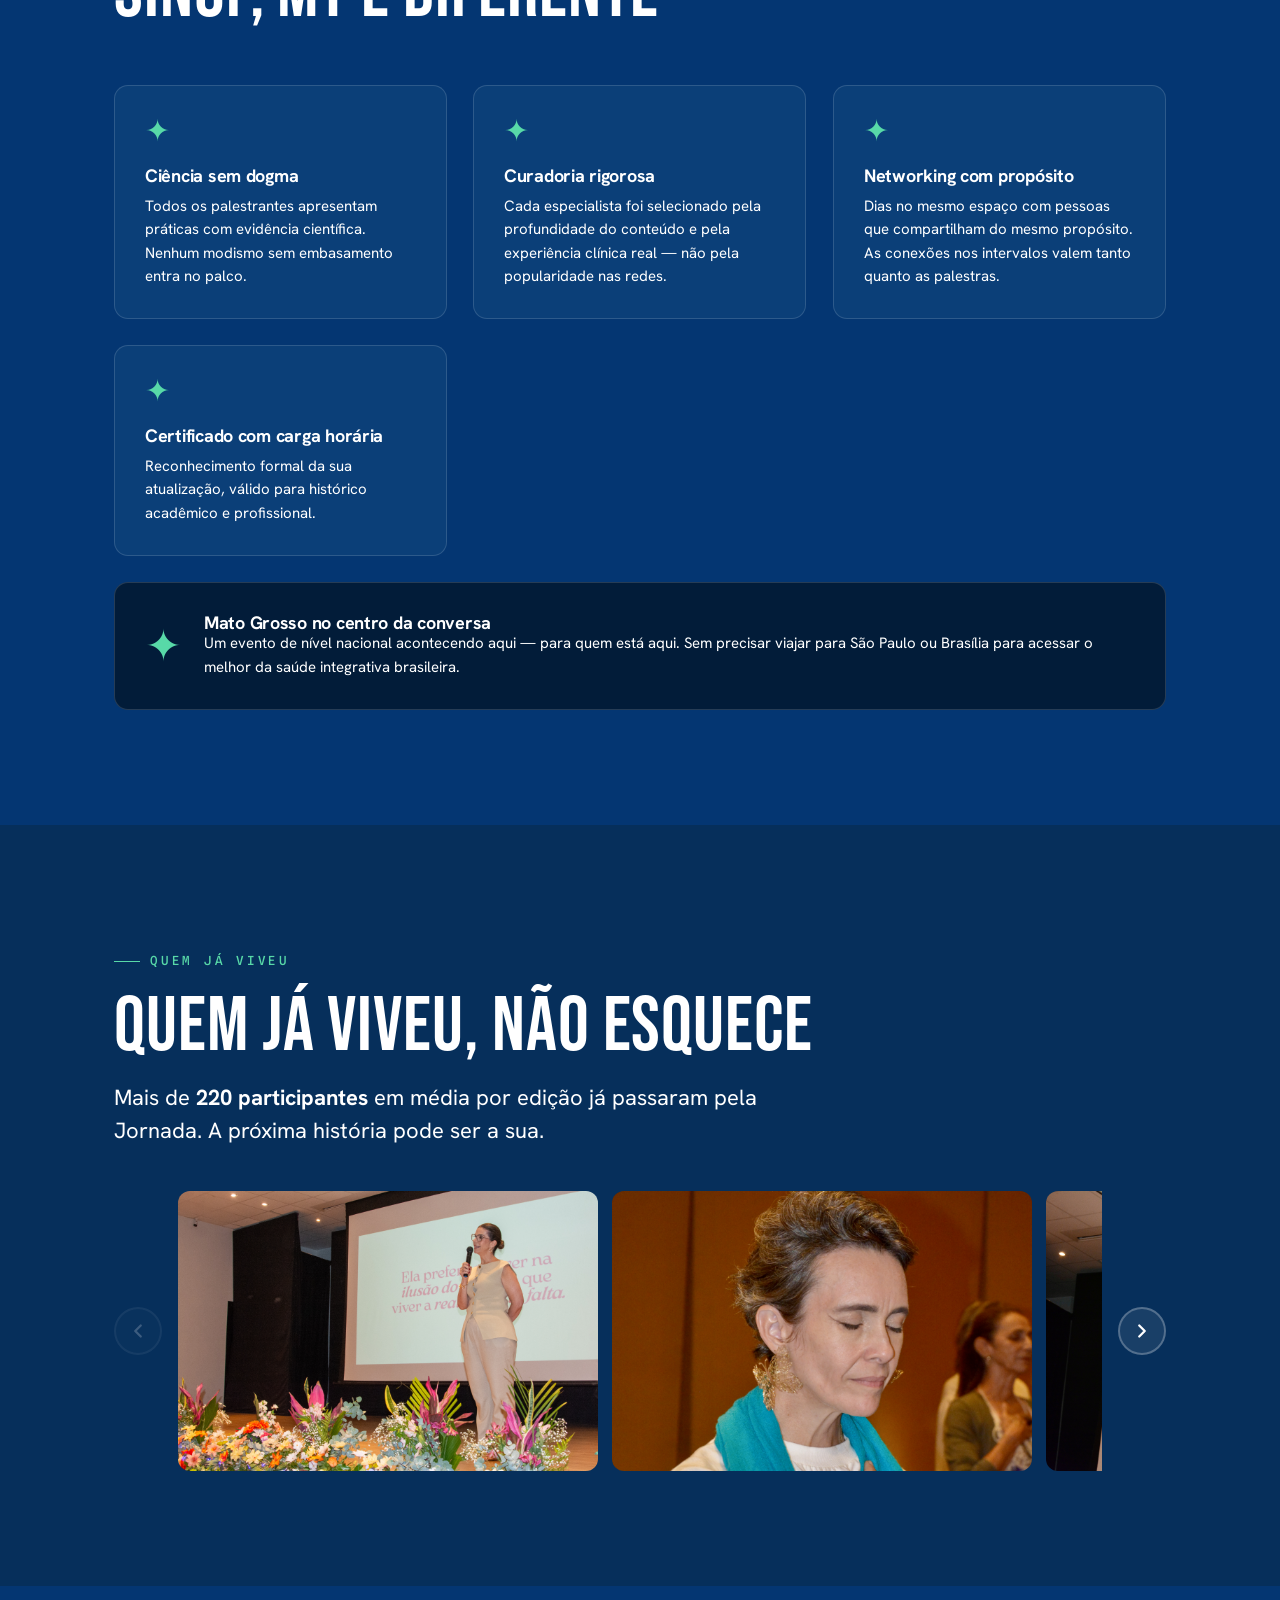
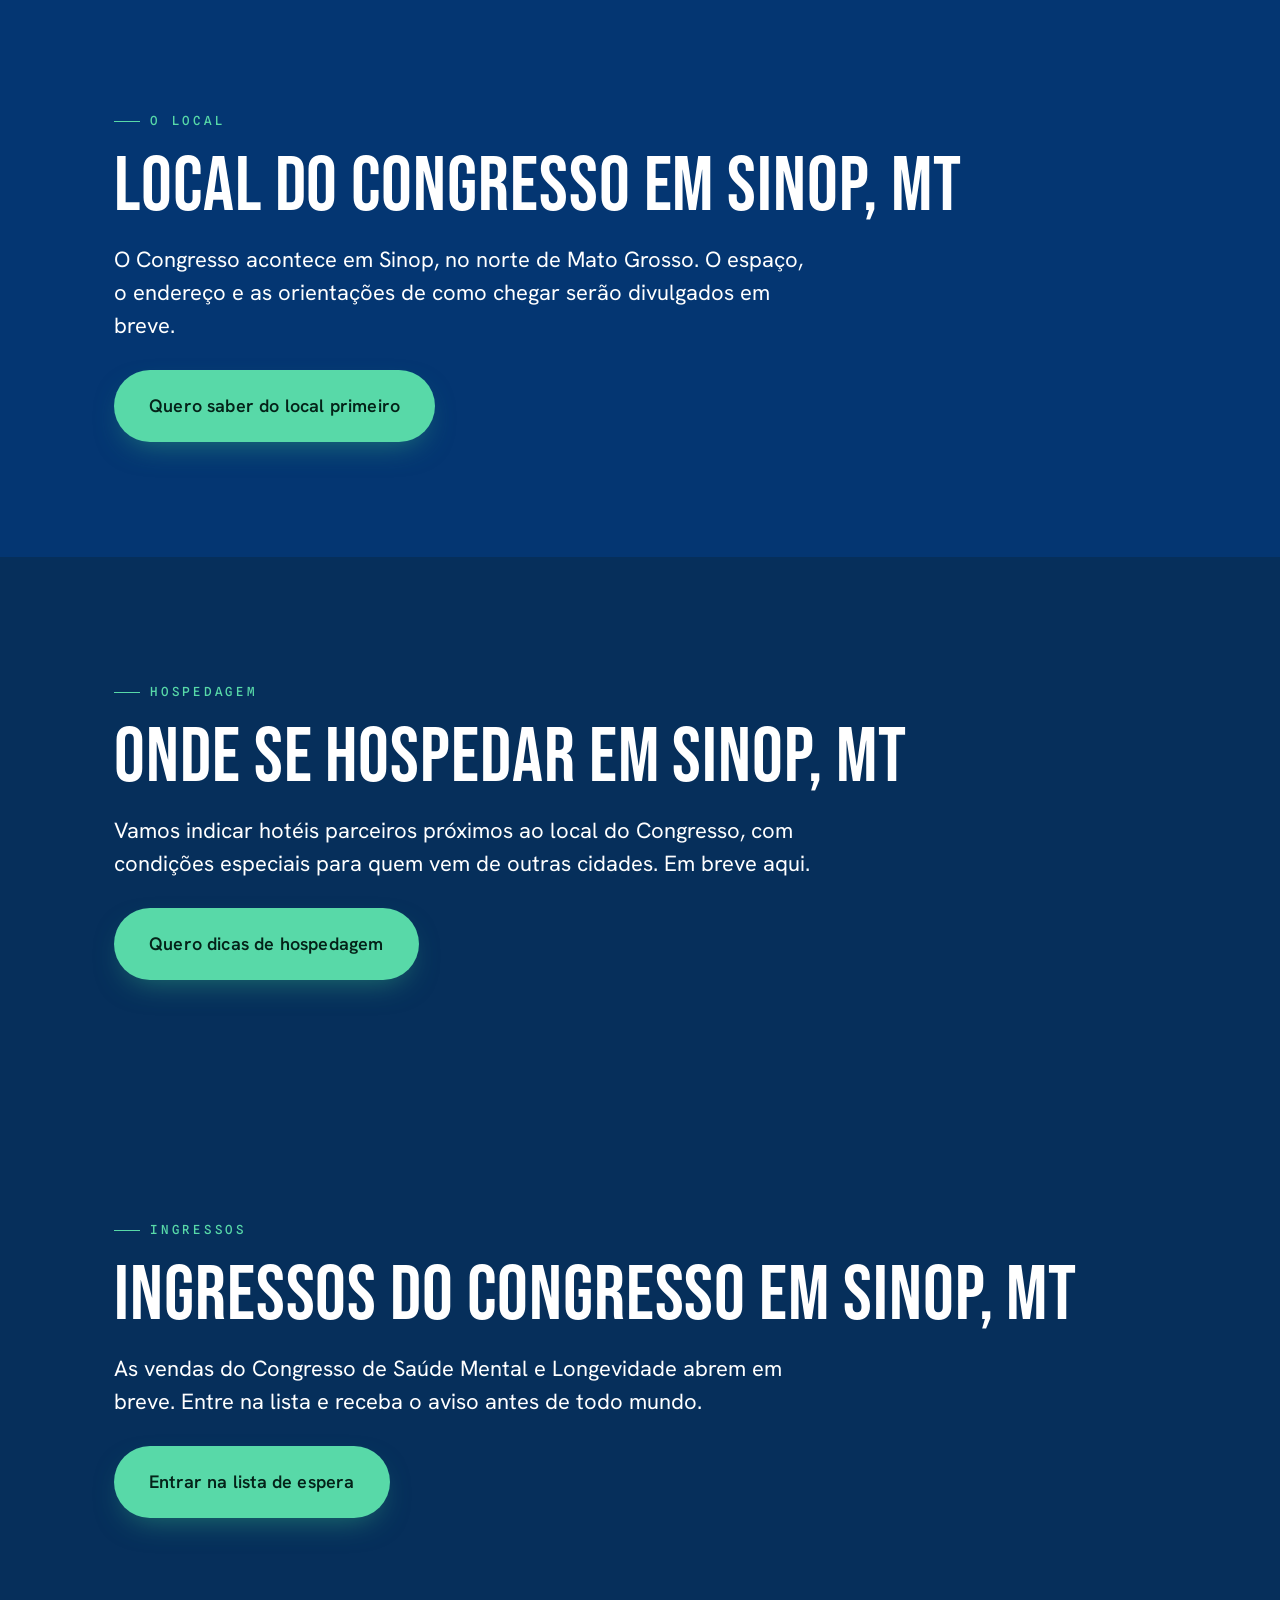
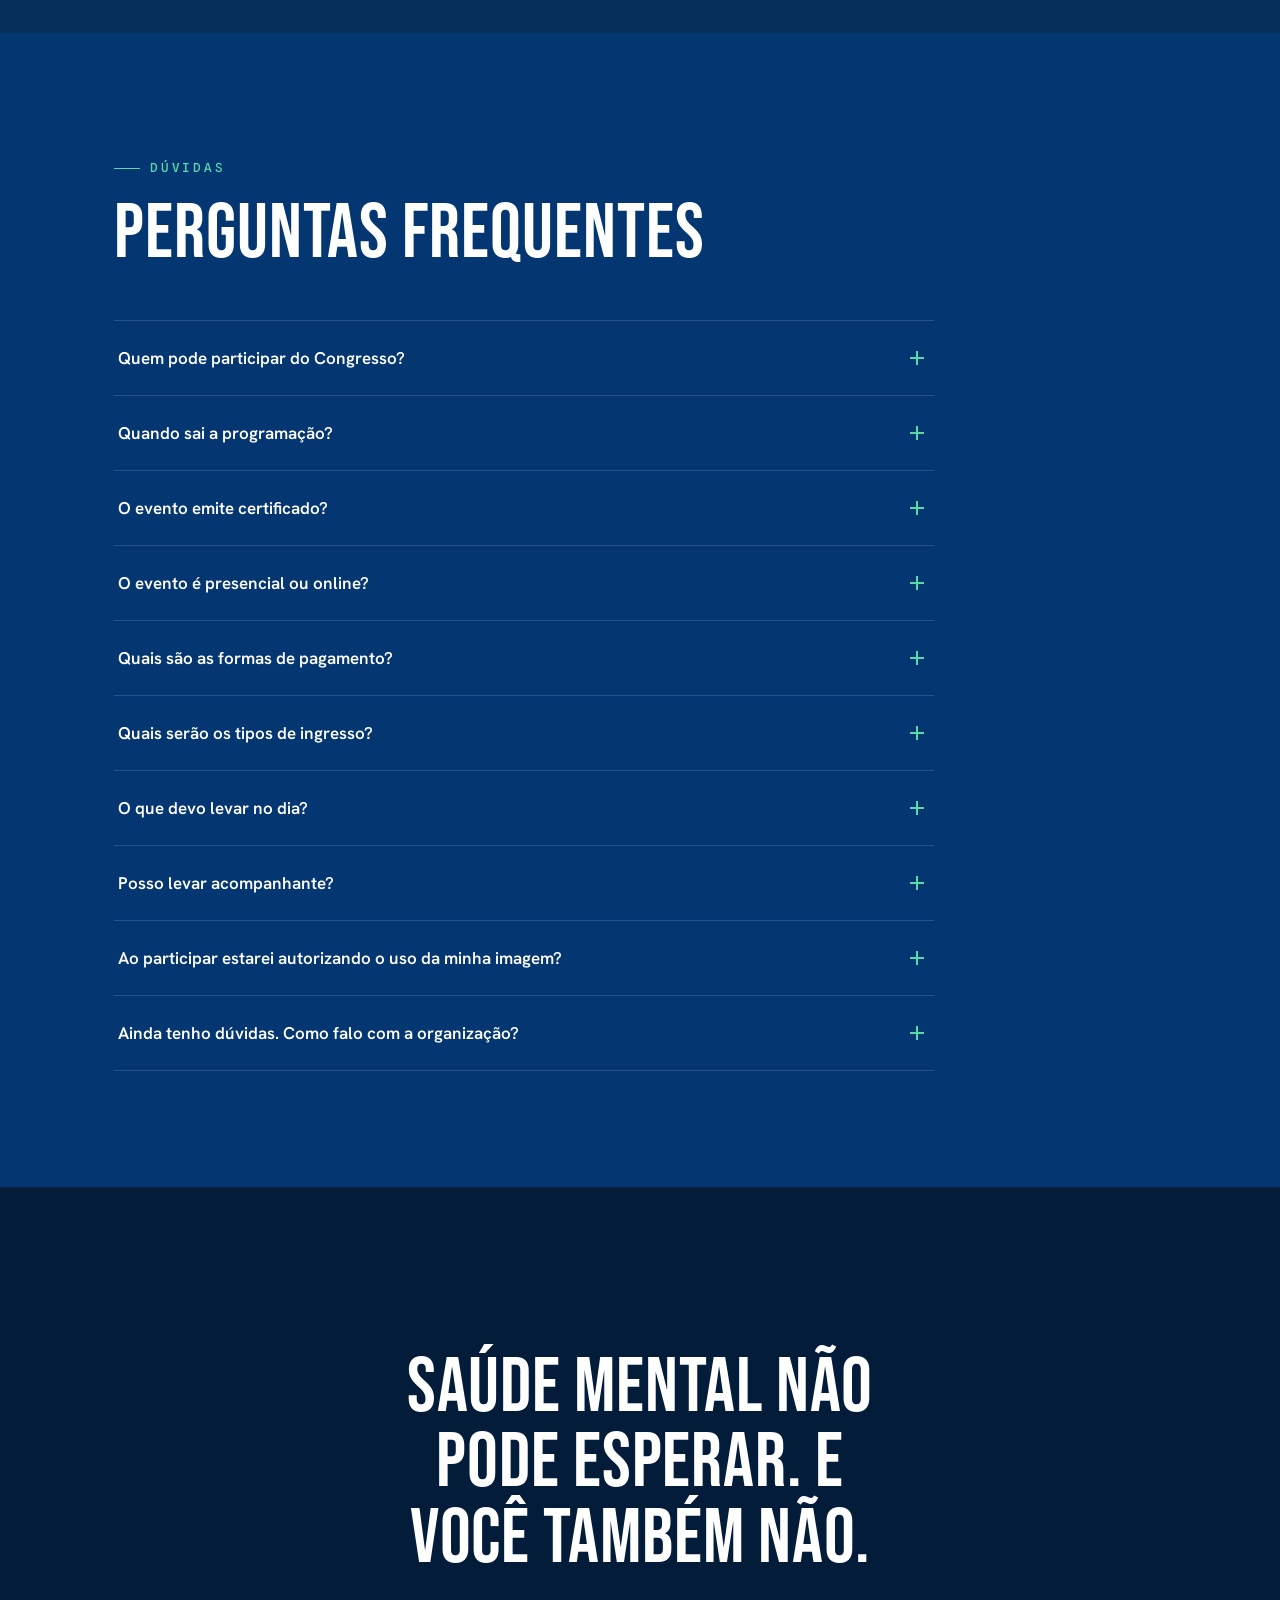
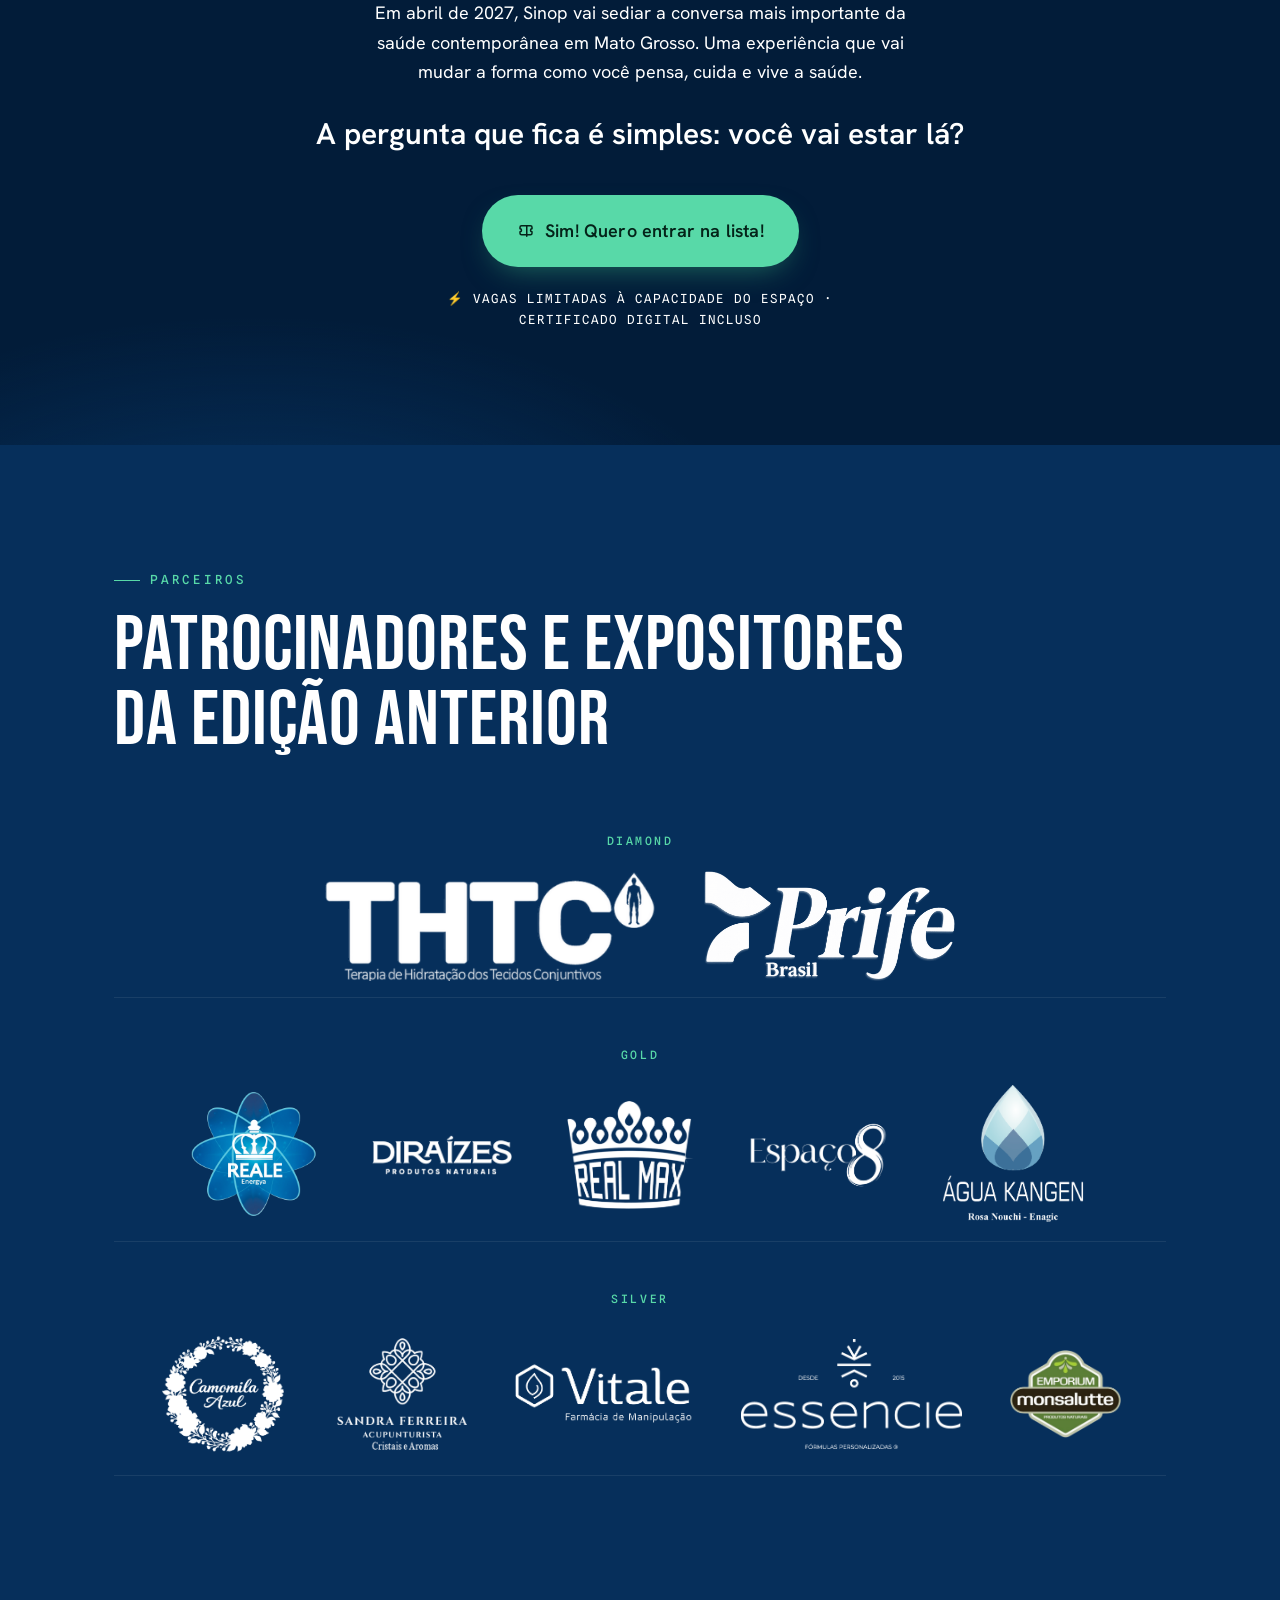
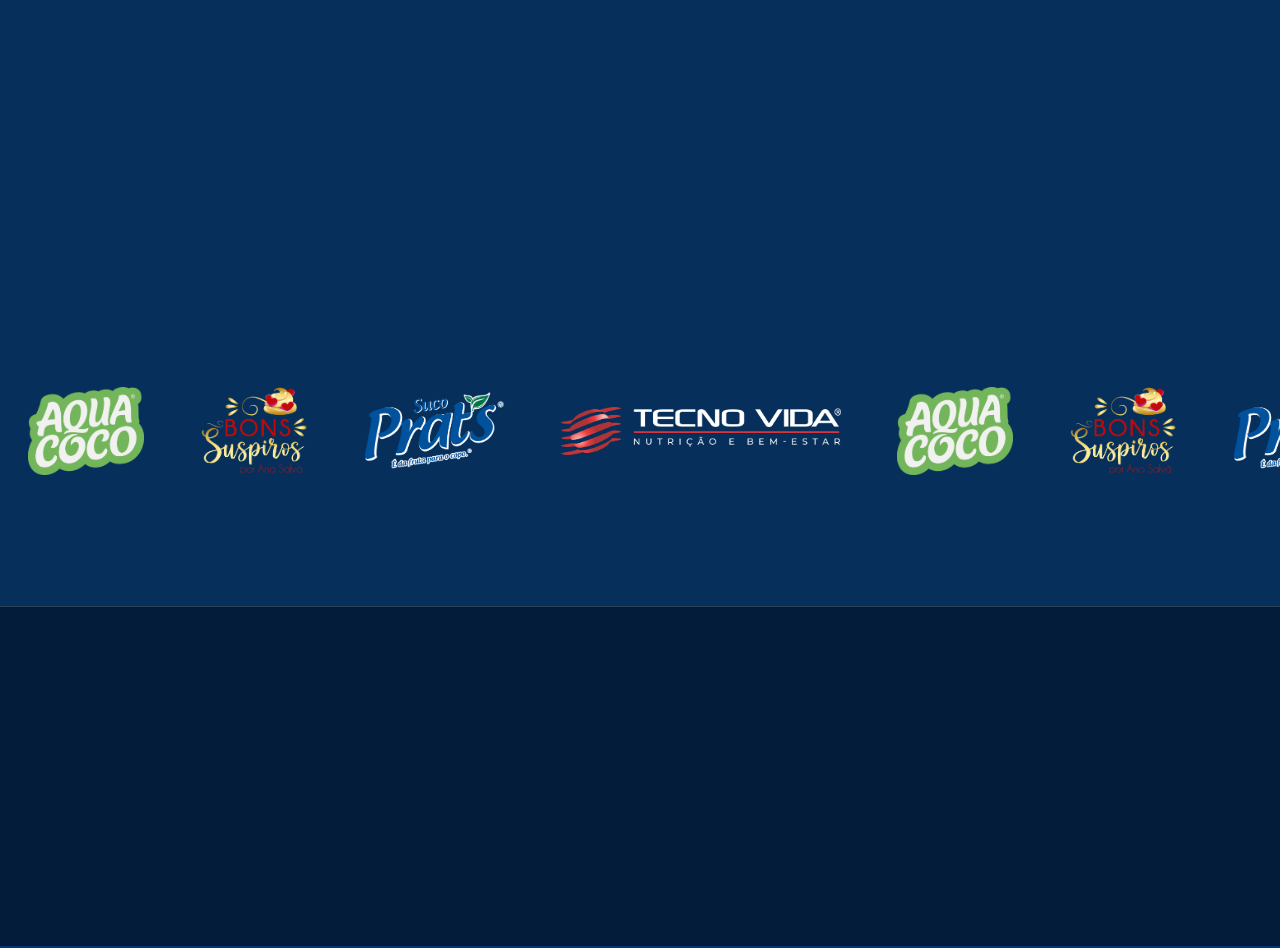
==== commit 89d22b48: "Site: texto de apoio do topo fica abaixo da VSL Co-Authored-By: Claude Sonnet 5.5 <noreply@anthropic" ====
--- a/index.html
+++ b/index.html
@@ -101,7 +101,6 @@
         <span class="ln">e como isso vai transformar</span>
         <span class="ln g">sua prática (e sua vida)</span>
       </h1>
-      <p class="hero__sub lede reveal d2">O Congresso de Saúde Mental e Longevidade reúne <strong>especialistas</strong> em Sinop para uma <em>imersão em Saúde Mental, Ciência e Longevidade</em>.</p>
     </div>
 
     <!-- VSL -->
@@ -119,6 +118,8 @@
         <span class="vsl__cap-short"><b>Luís Manoel Ferreira</b> · <span>Vice-Presidente Sinter MT</span></span>
       </div>
     </div>
+
+      <p class="hero__sub lede reveal d2">O Congresso de Saúde Mental e Longevidade reúne <strong>especialistas</strong> em Sinop para uma <em>imersão em Saúde Mental, Ciência e Longevidade</em>.</p>
 
     <div class="hero__meta reveal d4">
       <span class="meta-item">
--- a/styles.css
+++ b/styles.css
@@ -886,3 +886,7 @@
 }
 .speaker--ph .speaker__photo svg { width: 38%; height: auto; }
 .speaker--ph .speaker__photo span { font-family: var(--mono); font-size: 12px; letter-spacing: .16em; text-transform: uppercase; color: #fff; }
+
+/* HERO-SUB-ABAIXO: texto de apoio fica abaixo da VSL */
+.hero__inner > .hero__sub { margin-top: 36px; margin-bottom: 0; }
+.hero__inner > .hero__sub + .hero__meta { margin-top: 32px; }
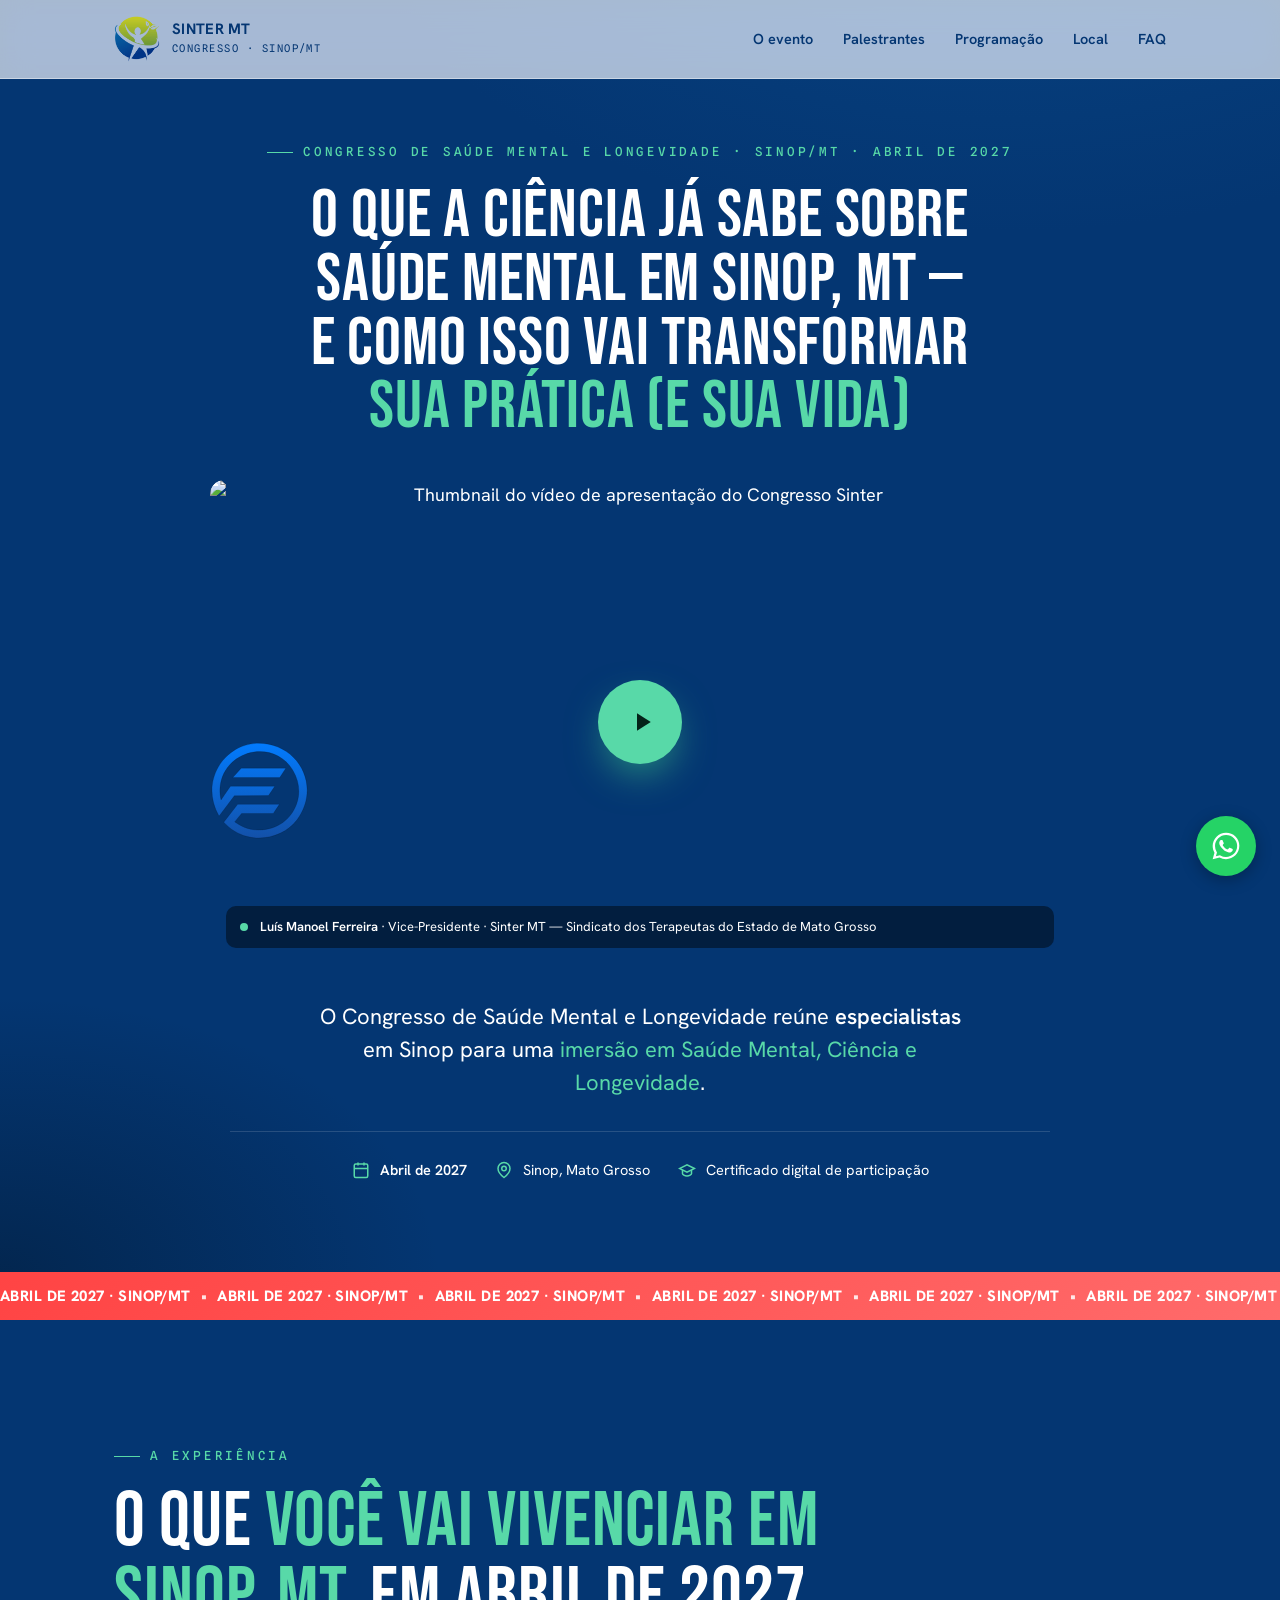
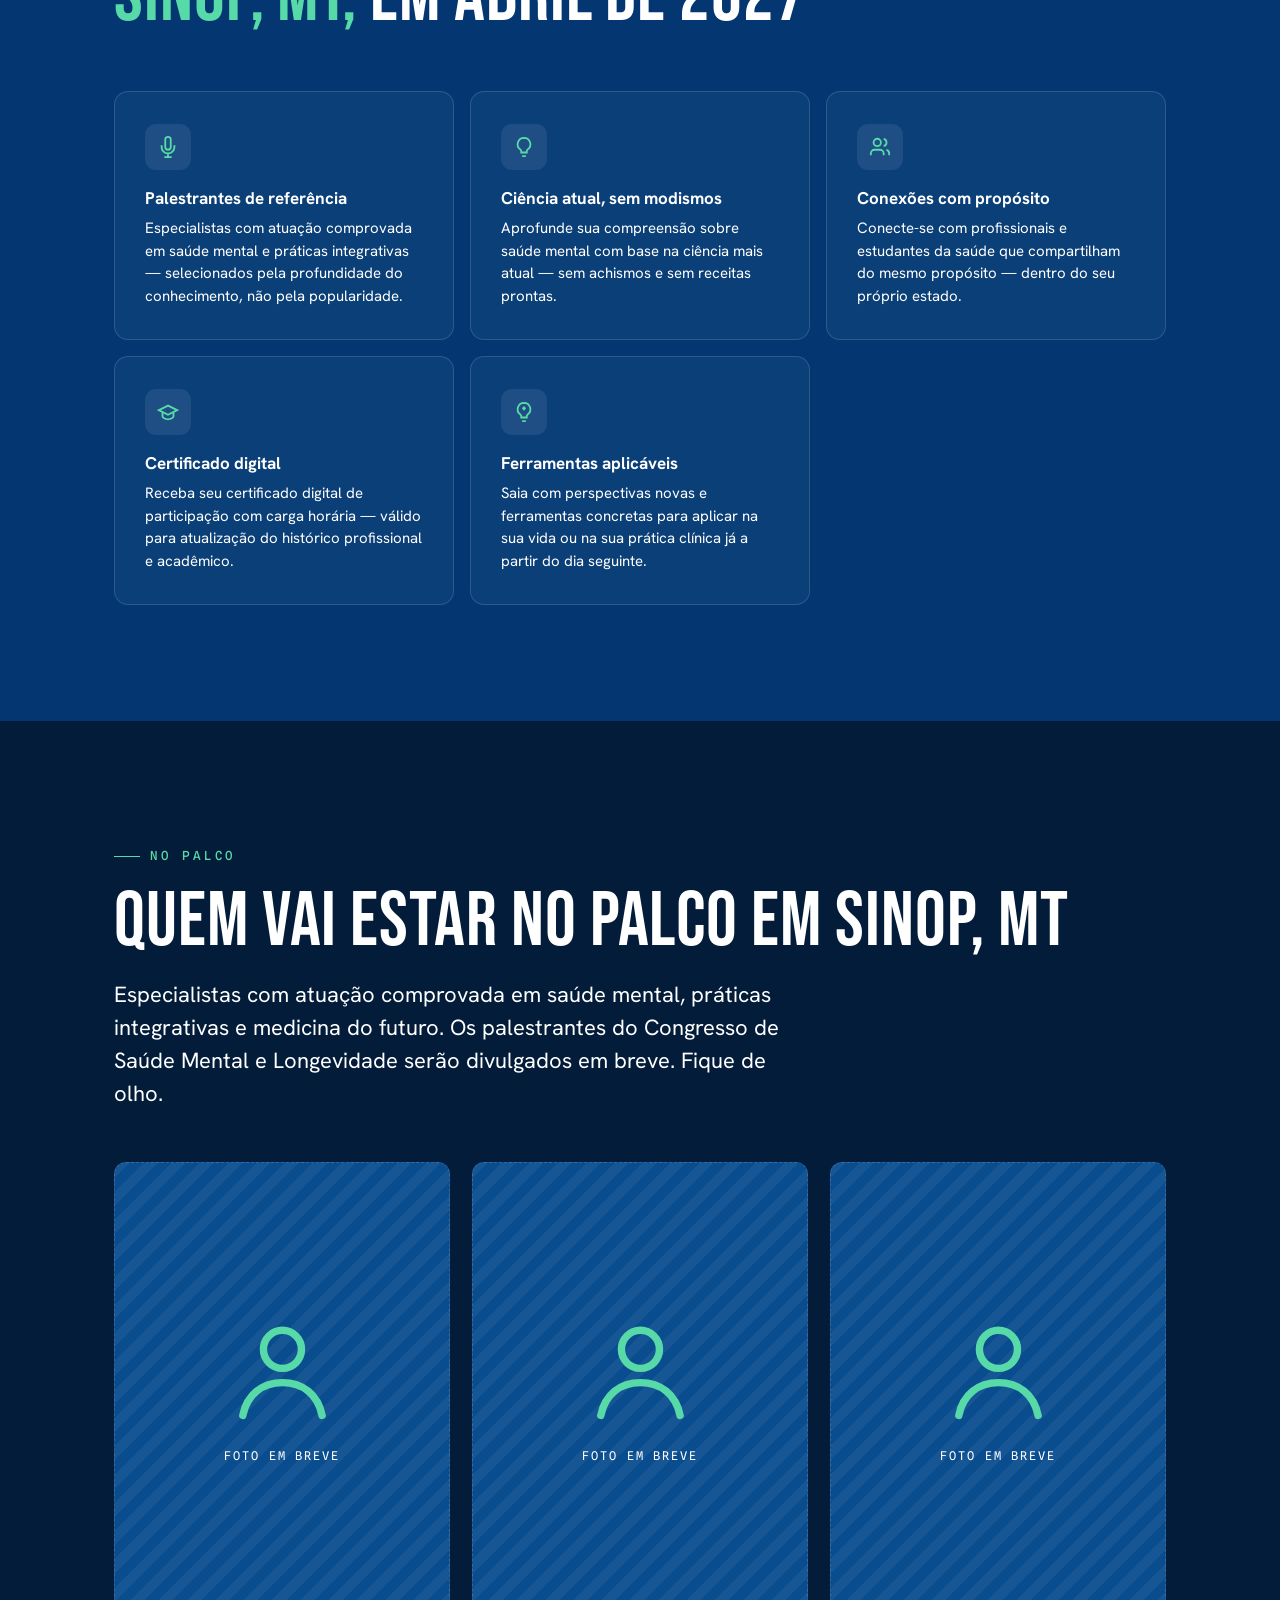
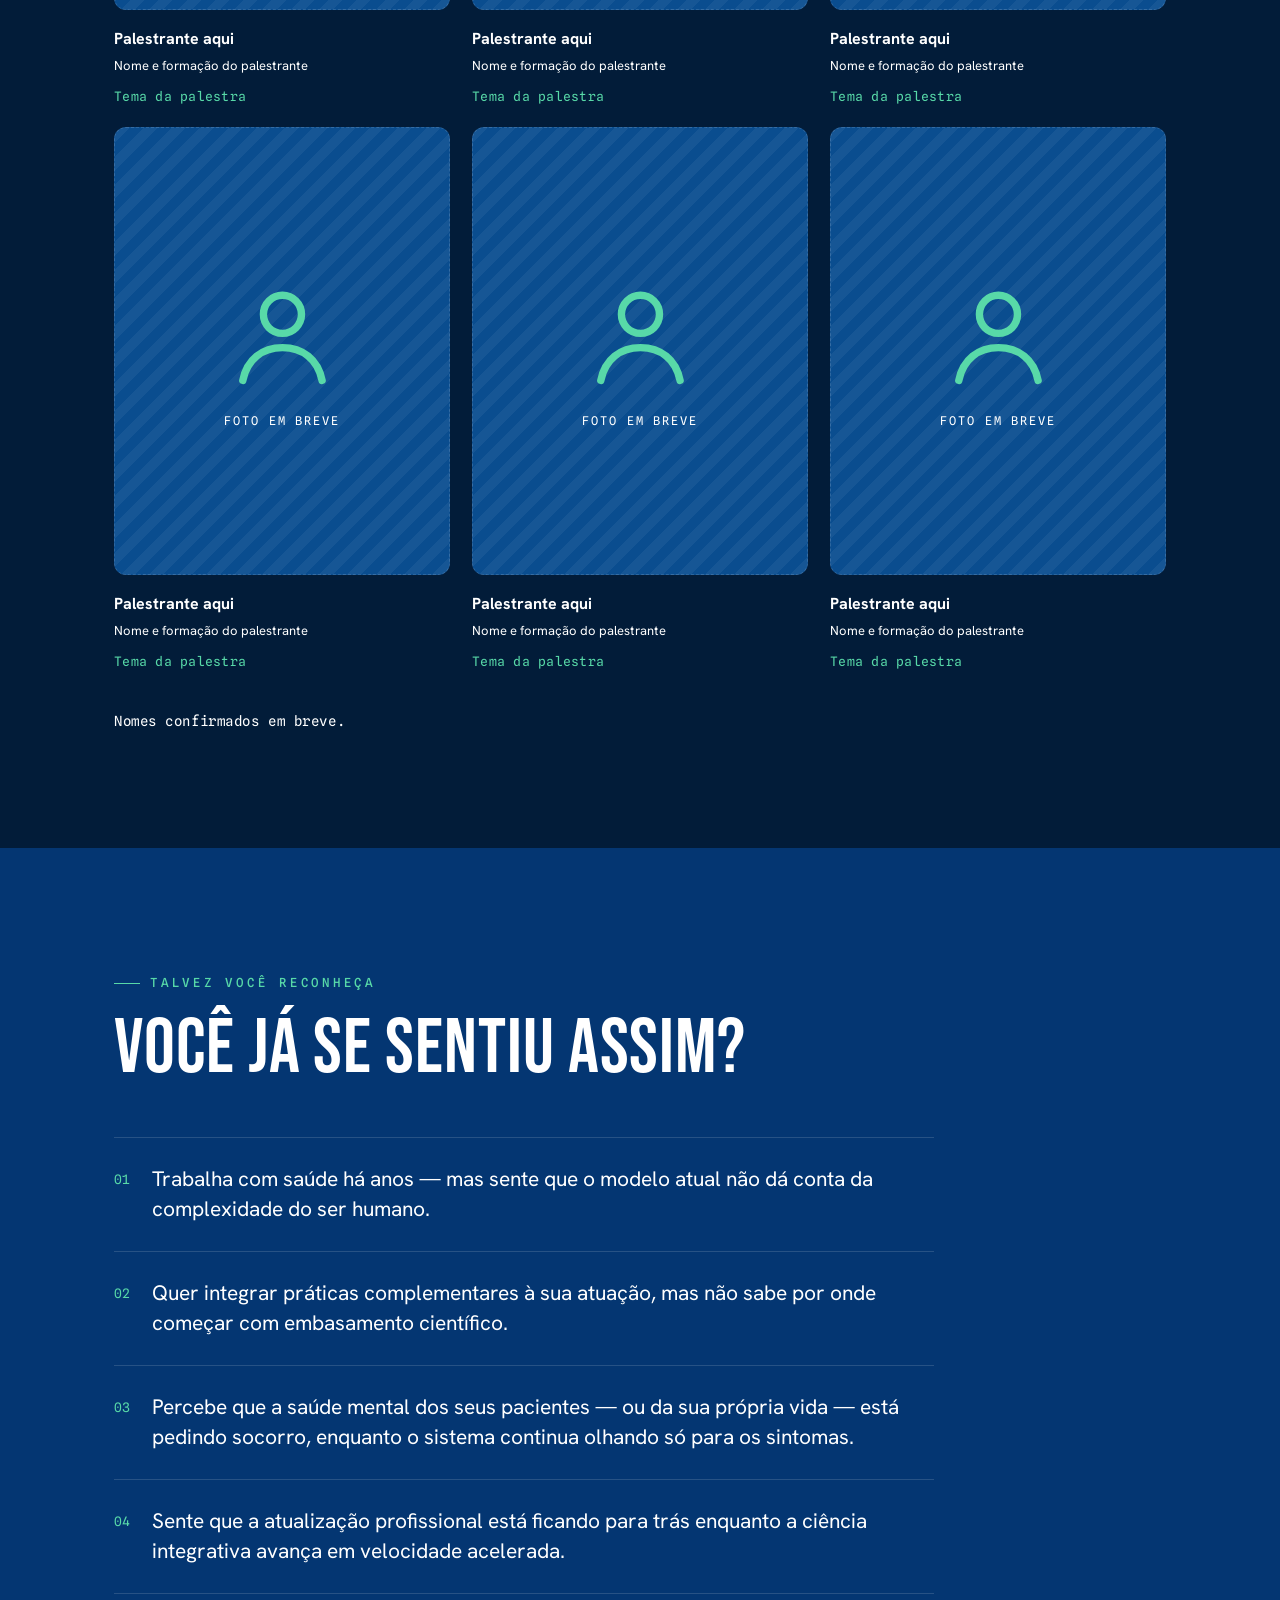
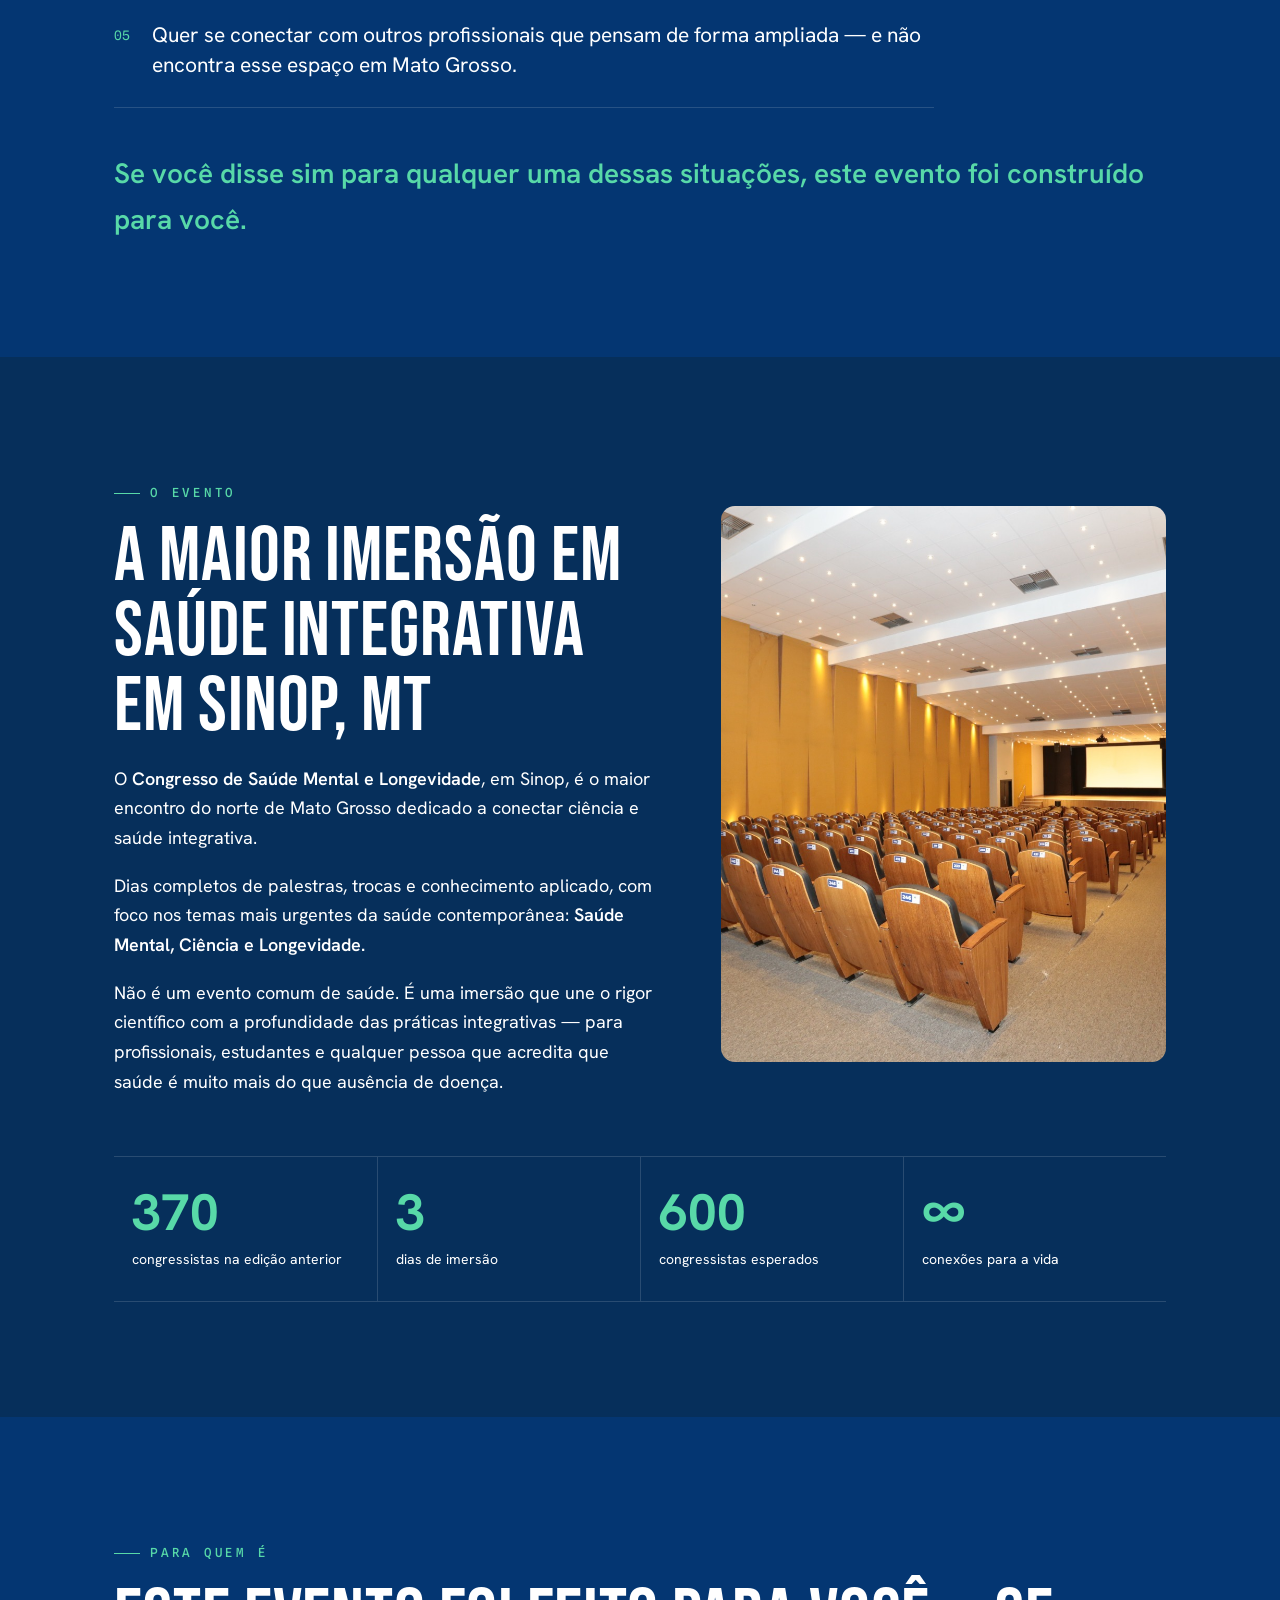
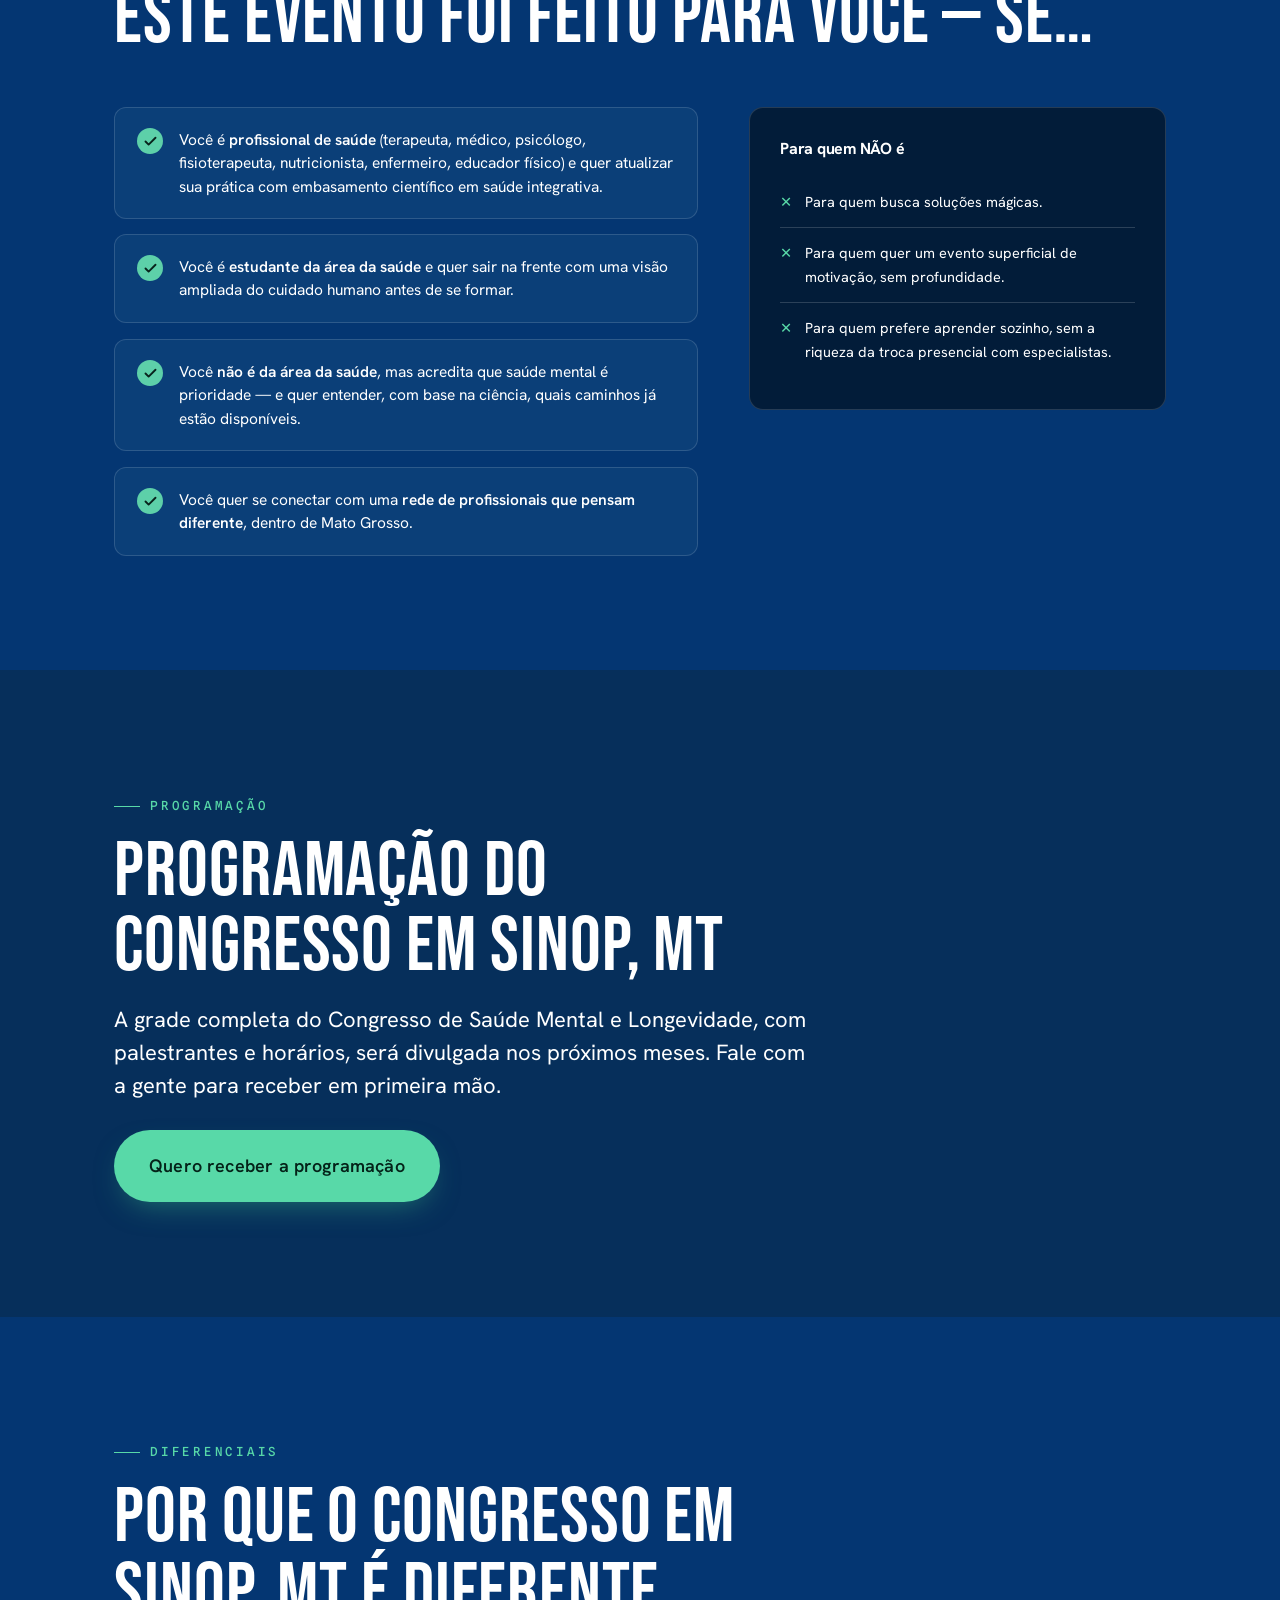
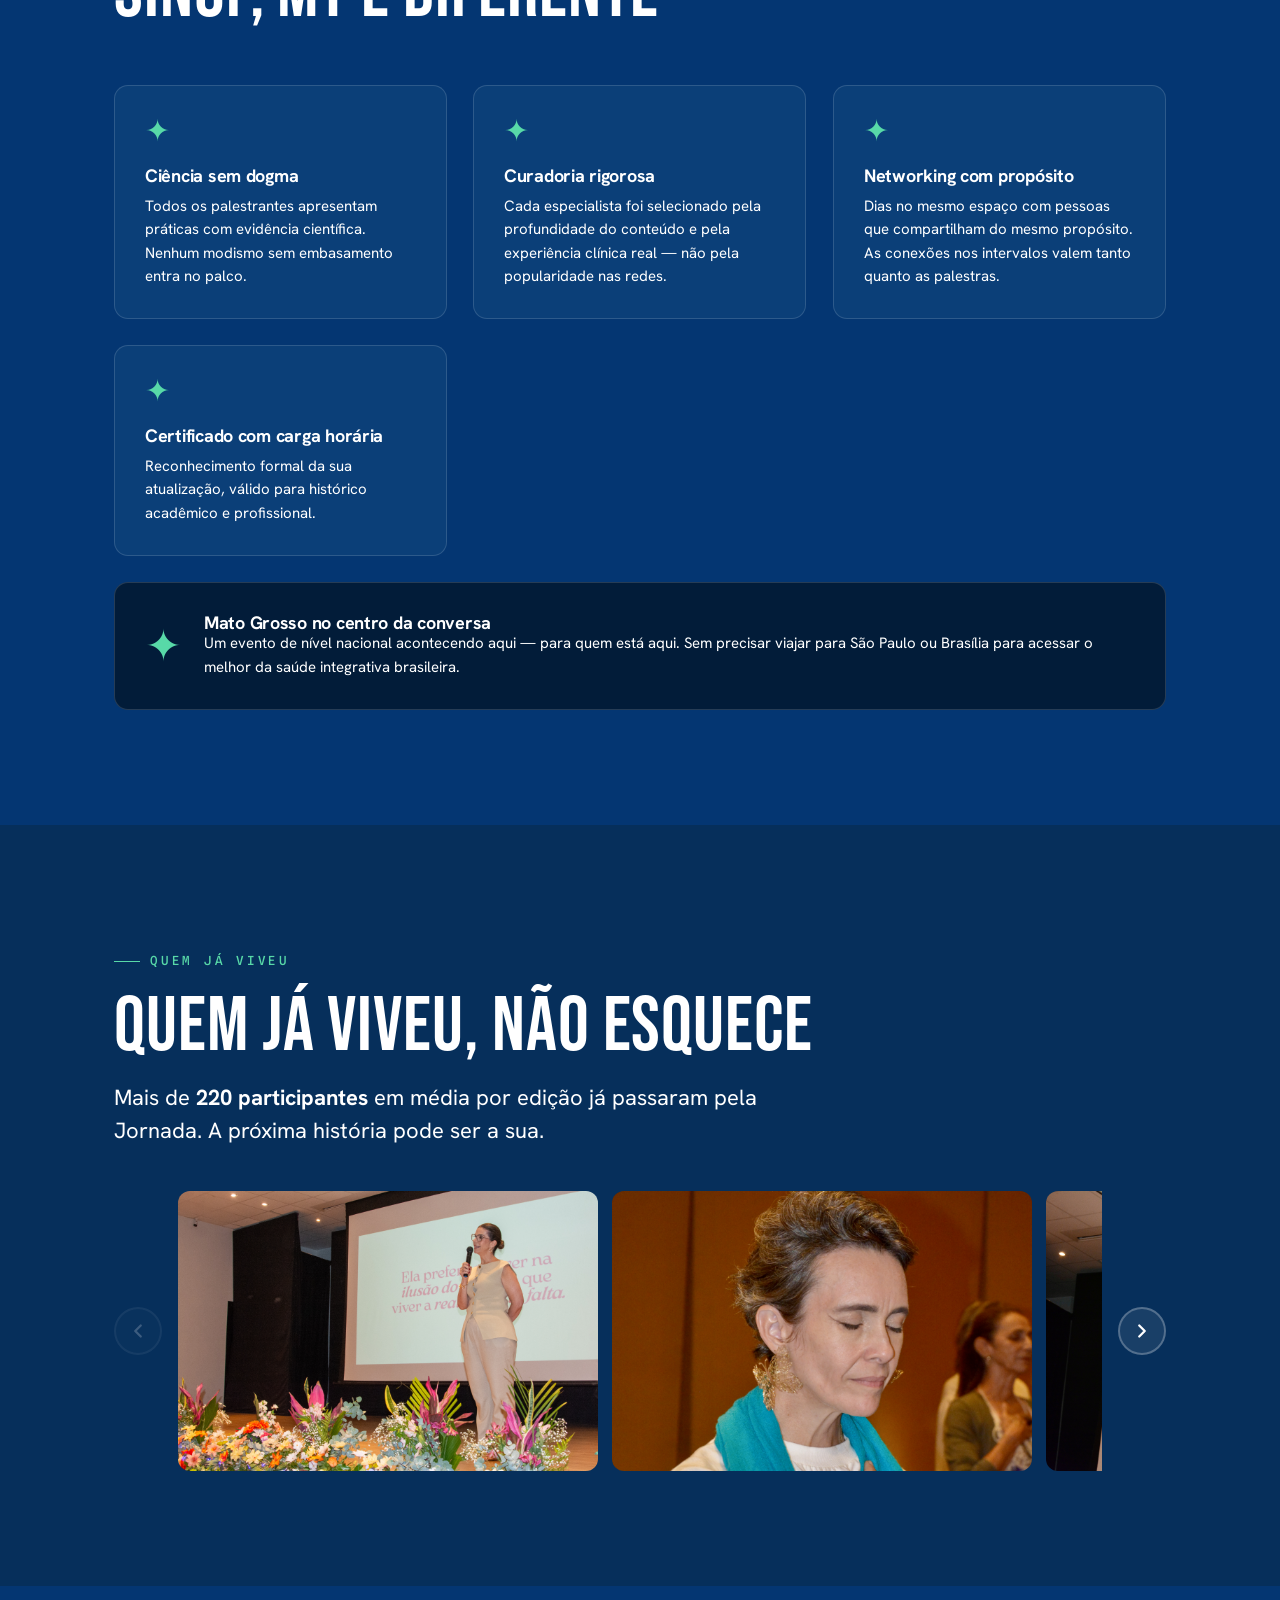
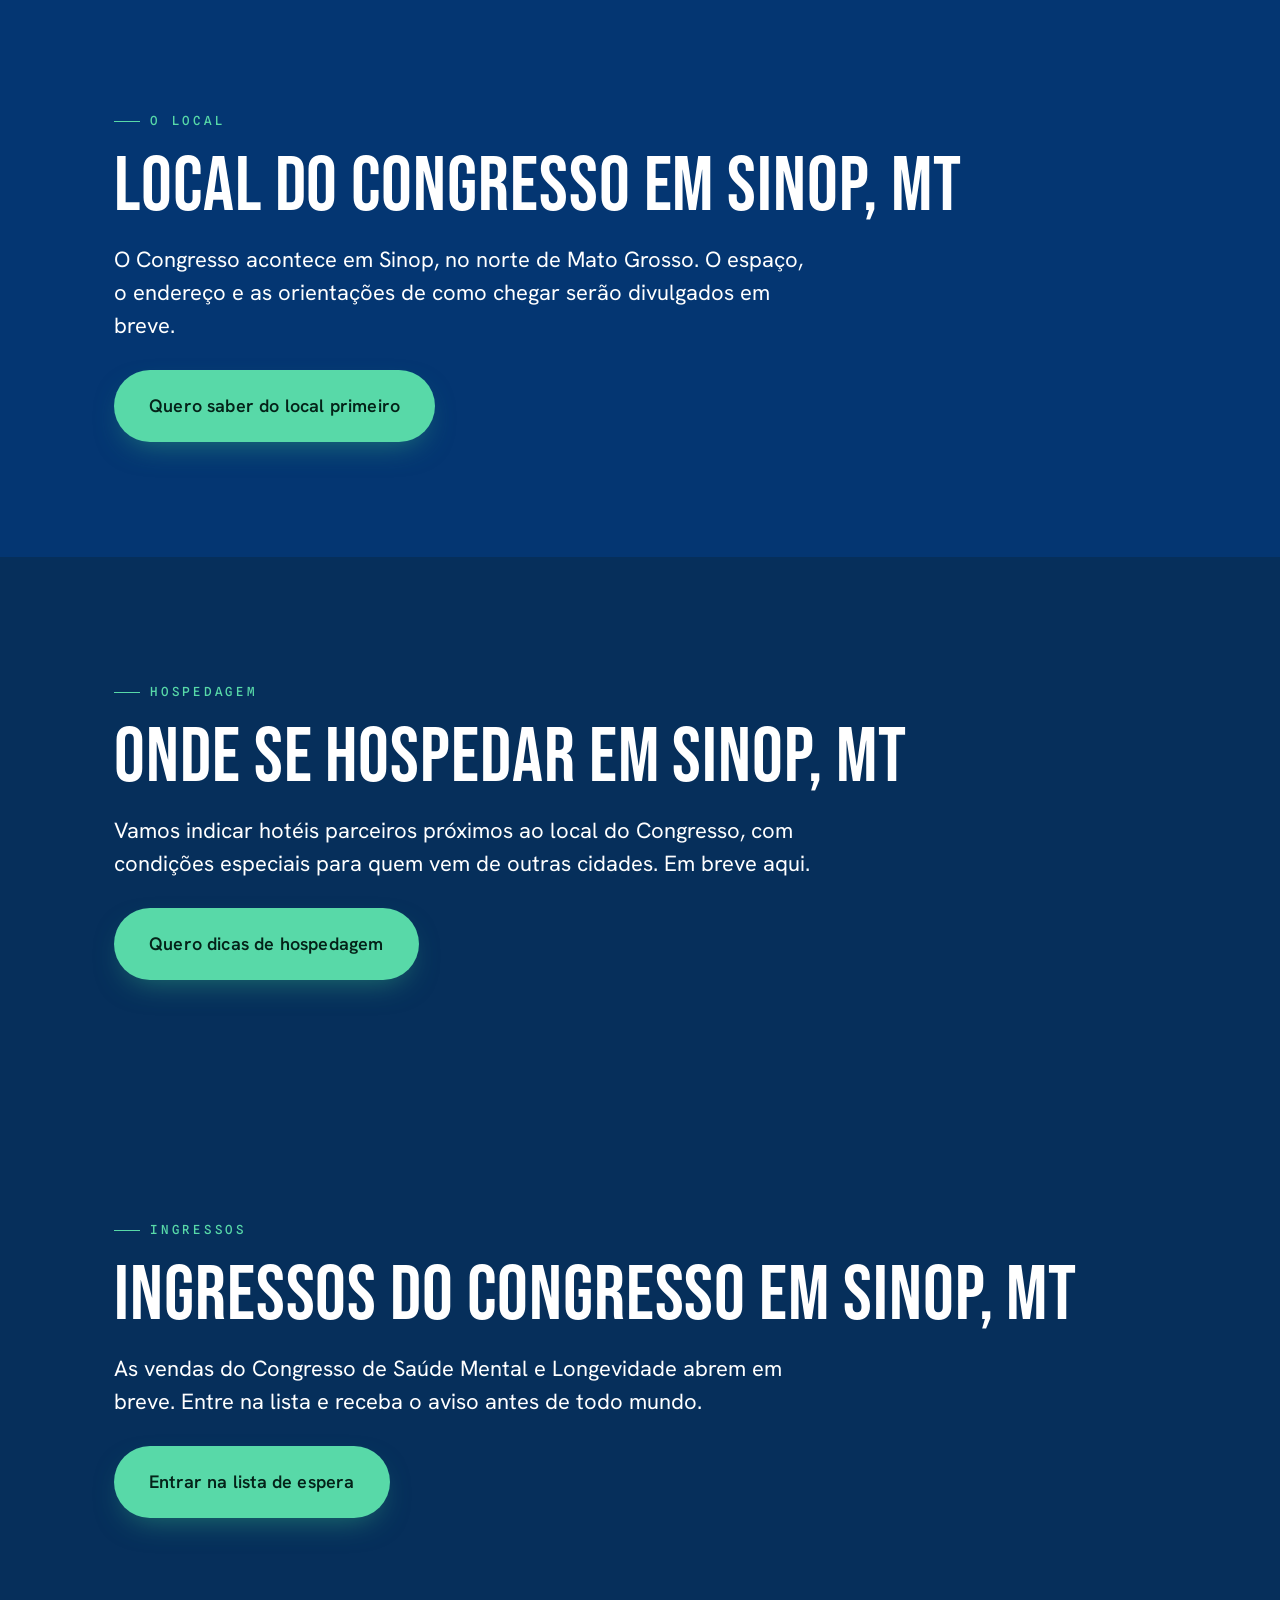
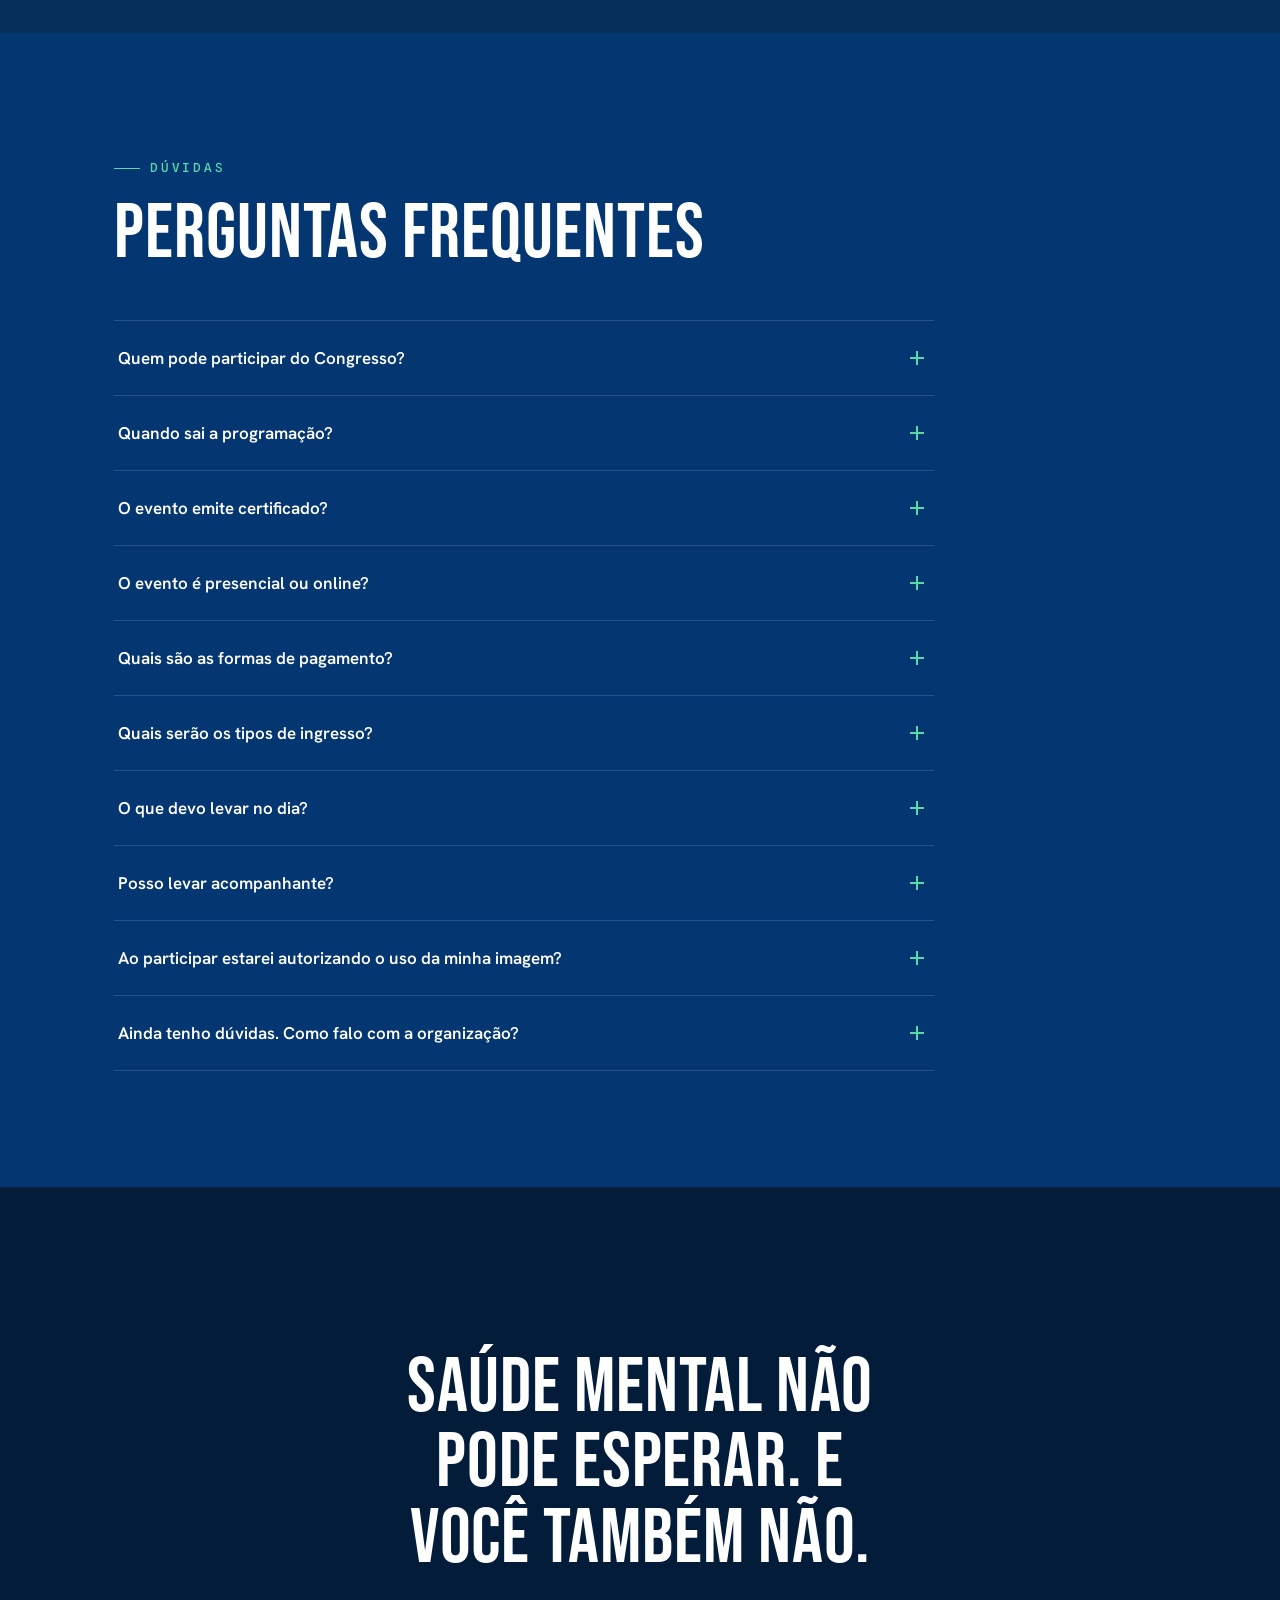
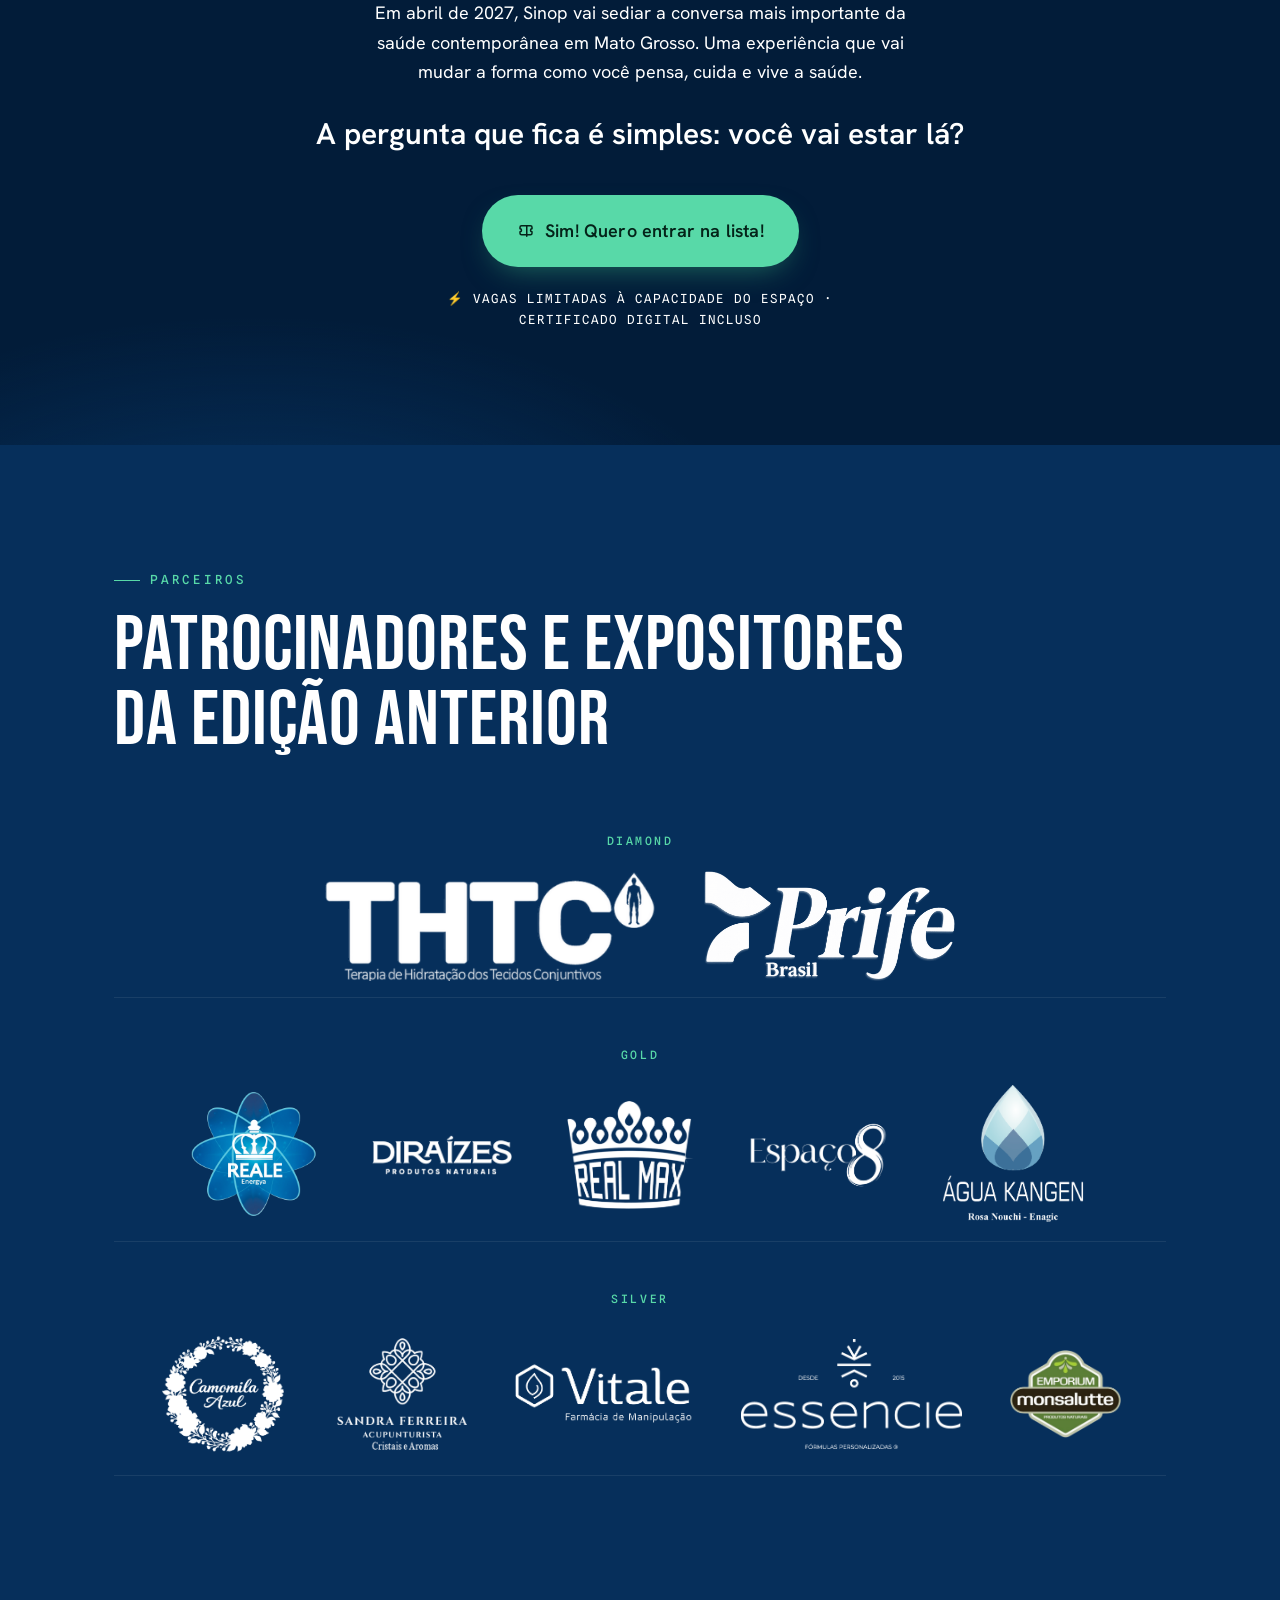
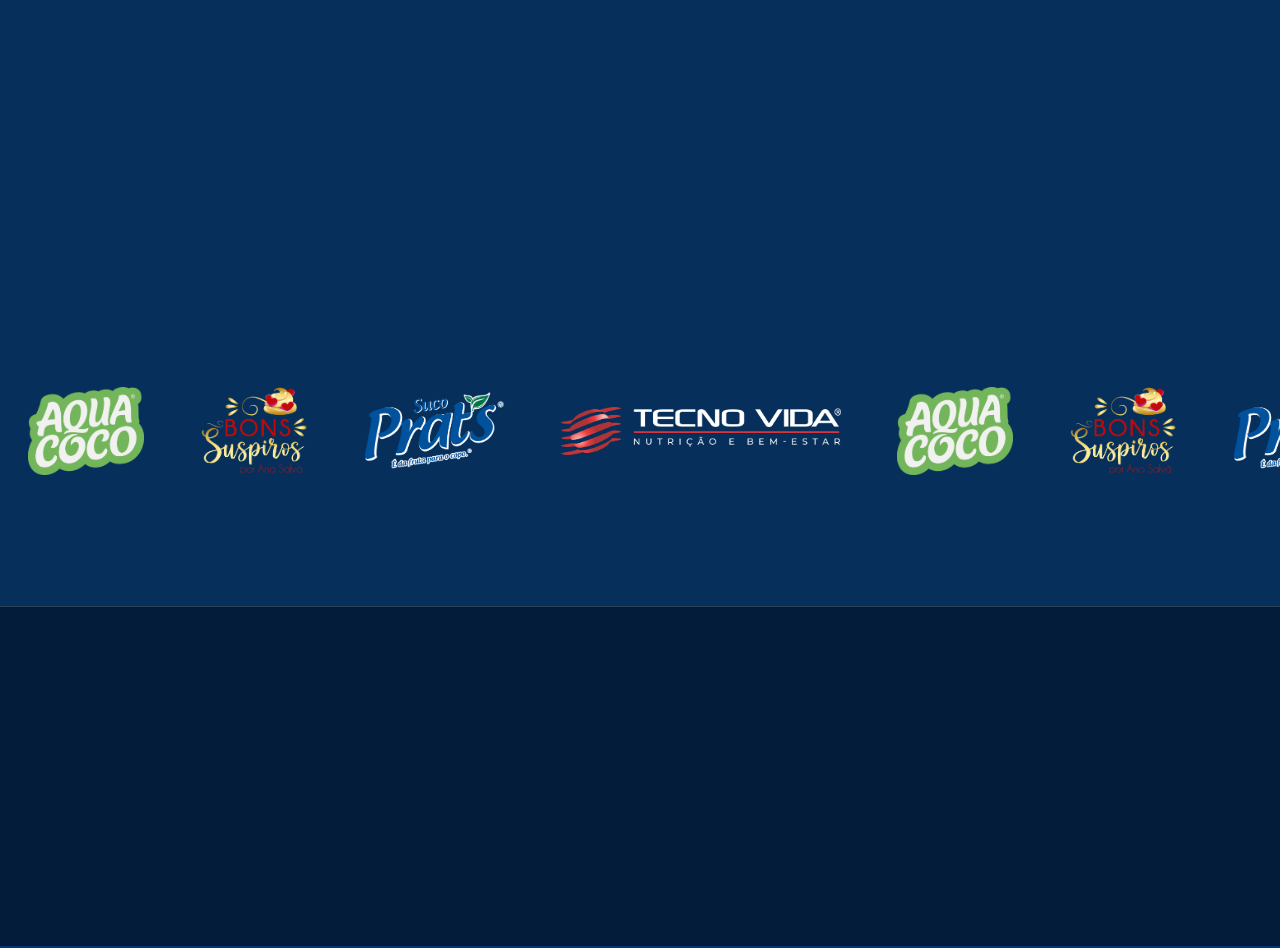
==== commit feaf384b: "Site: destaque verde em 'voce vai vivenciar em Sinop, MT' Co-Authored-By: Claude Sonnet 5.5 <noreply" ====
--- a/index.html
+++ b/index.html
@@ -155,7 +155,7 @@
   <div class="wrap">
     <div class="sec-head reveal">
       <span class="kicker">A experiência</span>
-      <h2>O que você vai vivenciar em Sinop, MT, em abril de 2027</h2>
+      <h2>O que <span class="verde">você vai vivenciar em Sinop, MT,</span> em abril de 2027</h2>
     </div>
     <div class="benefits">
       <div class="benefit reveal">
--- a/styles.css
+++ b/styles.css
@@ -890,3 +890,6 @@
 /* HERO-SUB-ABAIXO: texto de apoio fica abaixo da VSL */
 .hero__inner > .hero__sub { margin-top: 36px; margin-bottom: 0; }
 .hero__inner > .hero__sub + .hero__meta { margin-top: 32px; }
+
+/* VERDE: destaque em verde dentro de titulos */
+h2 .verde { color: var(--gold); }
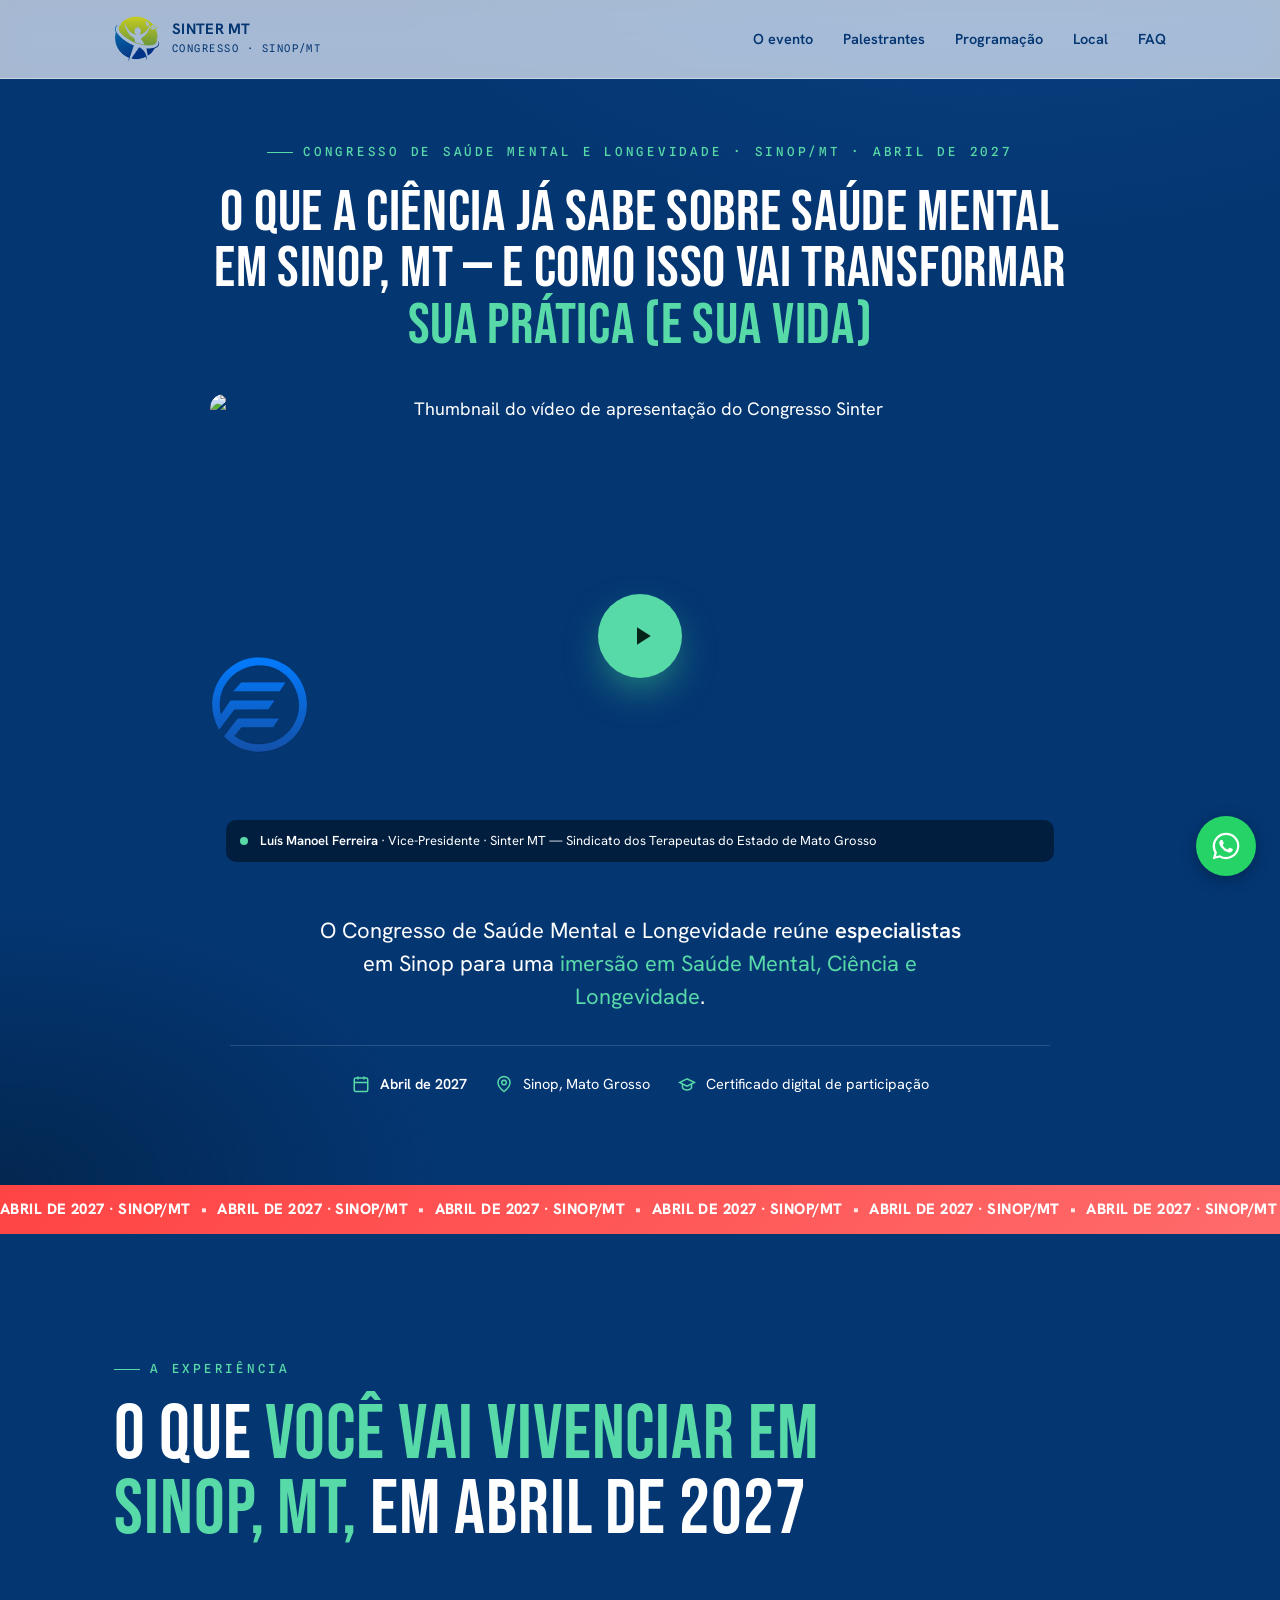
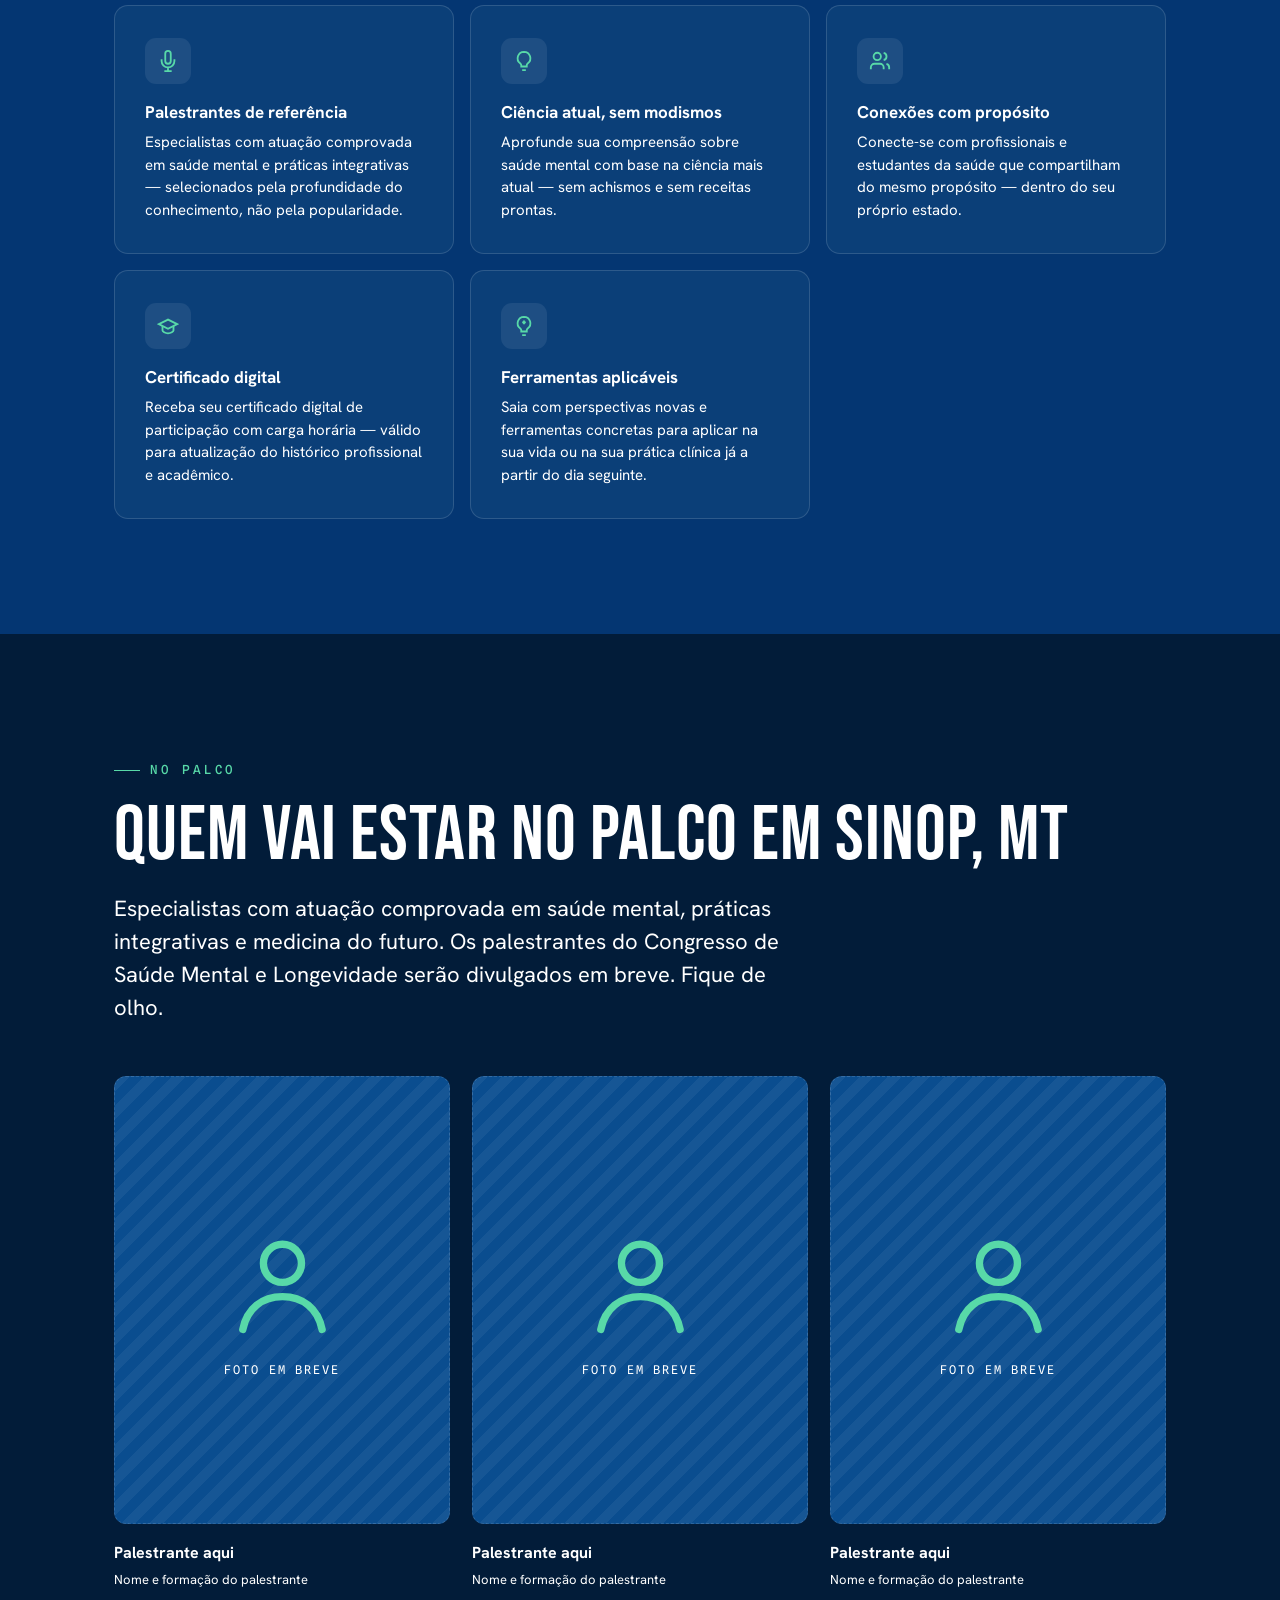
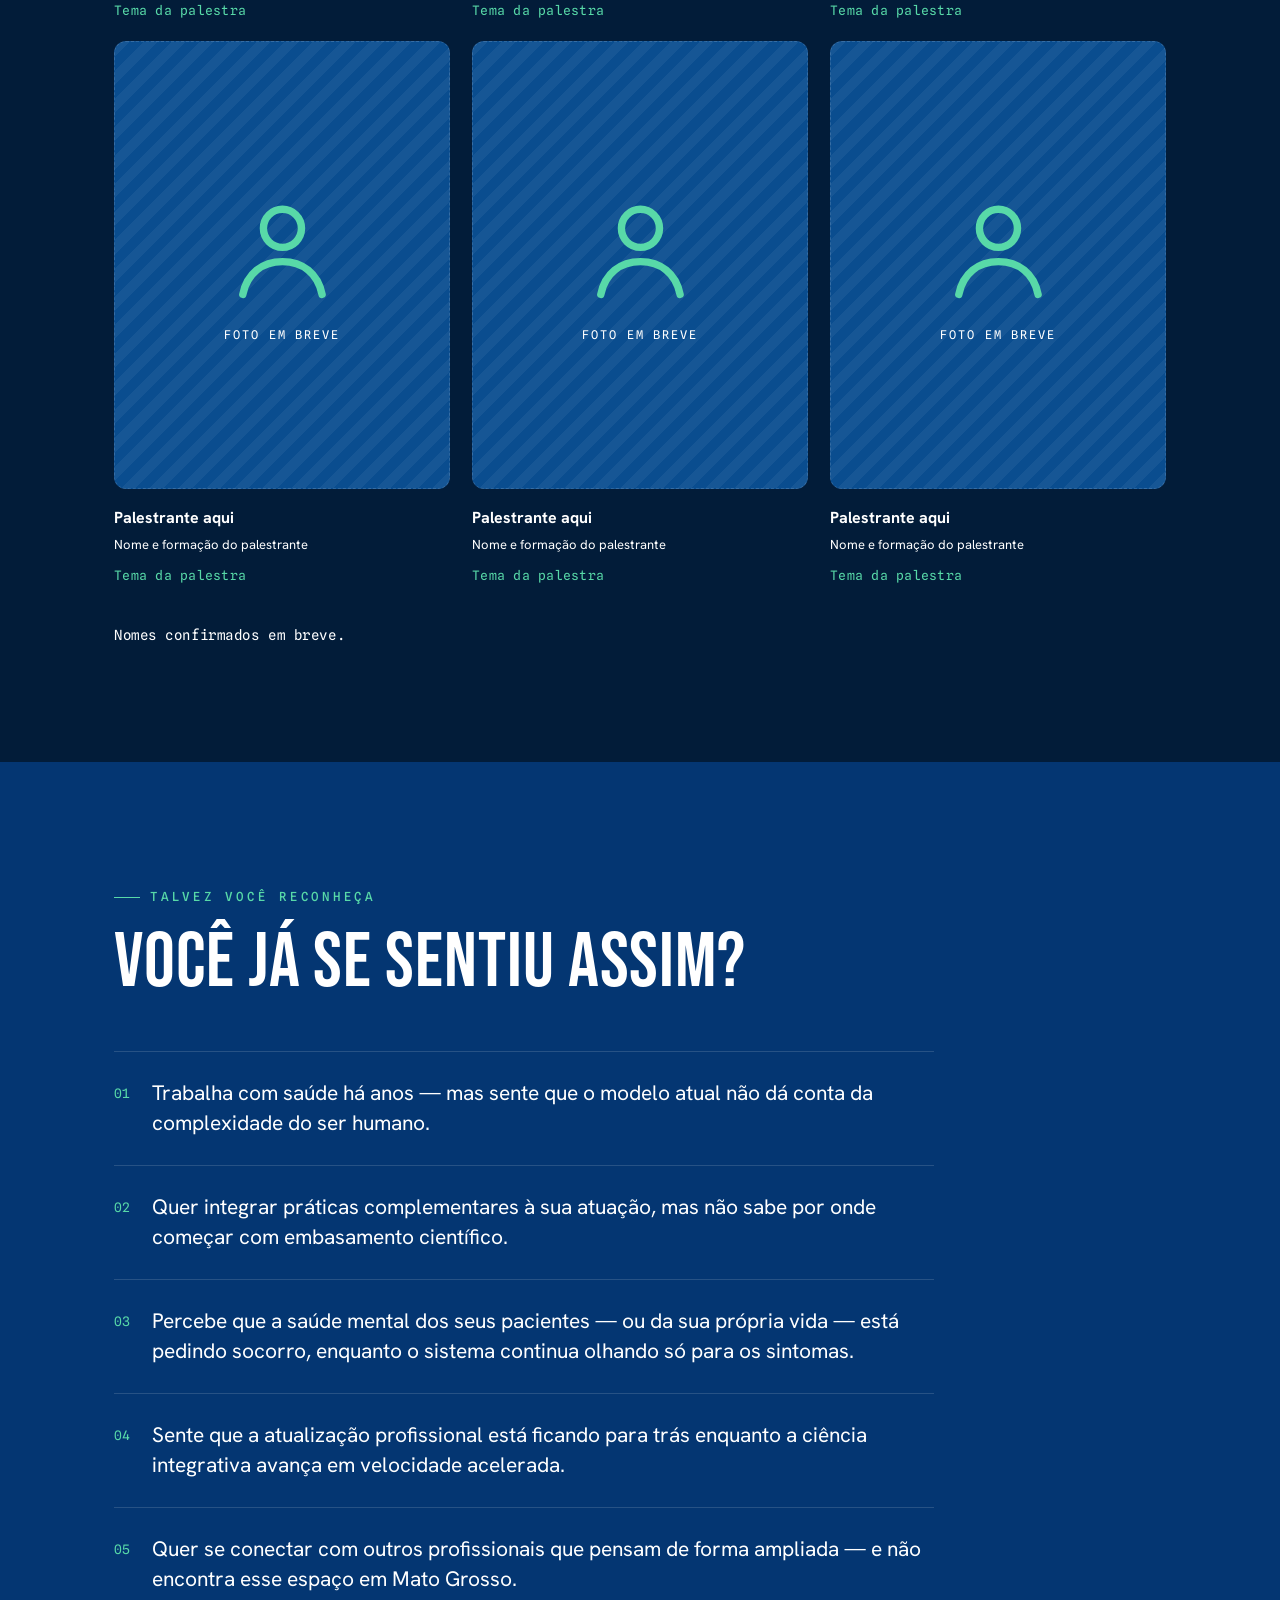
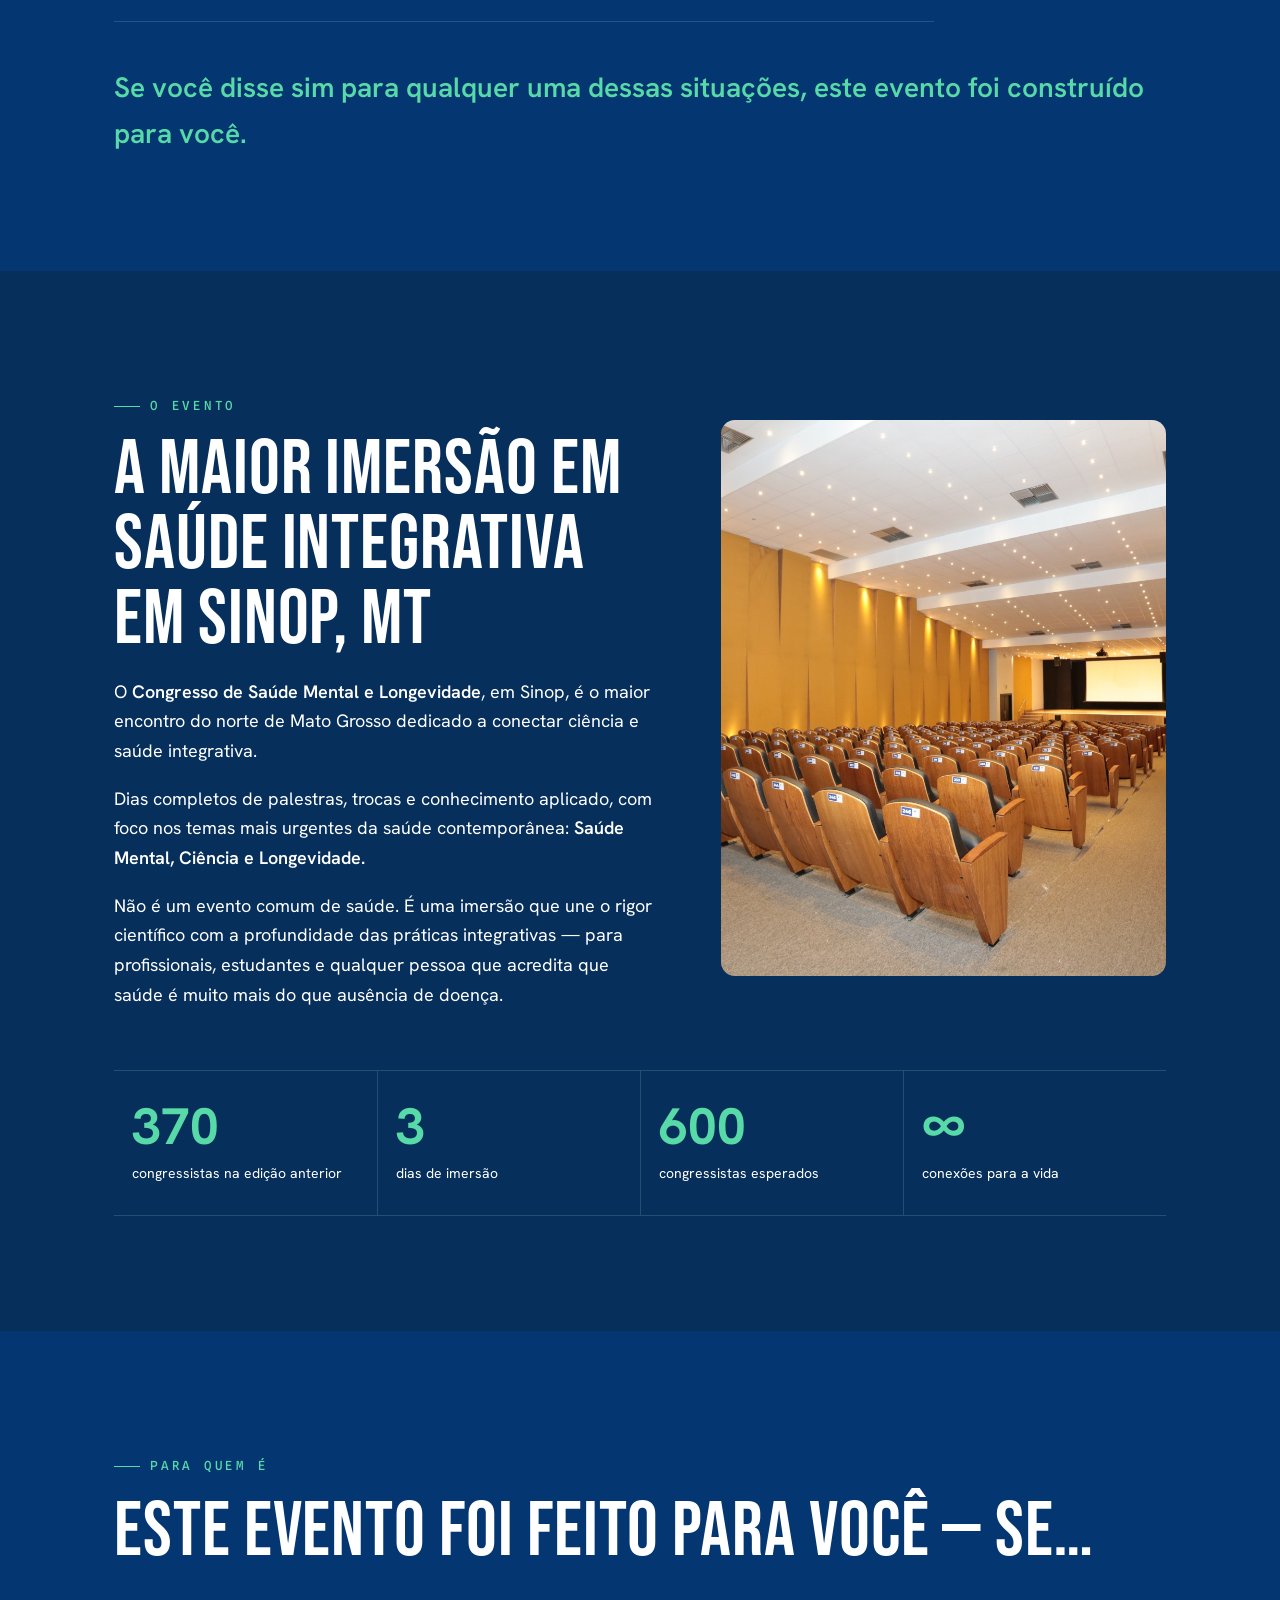
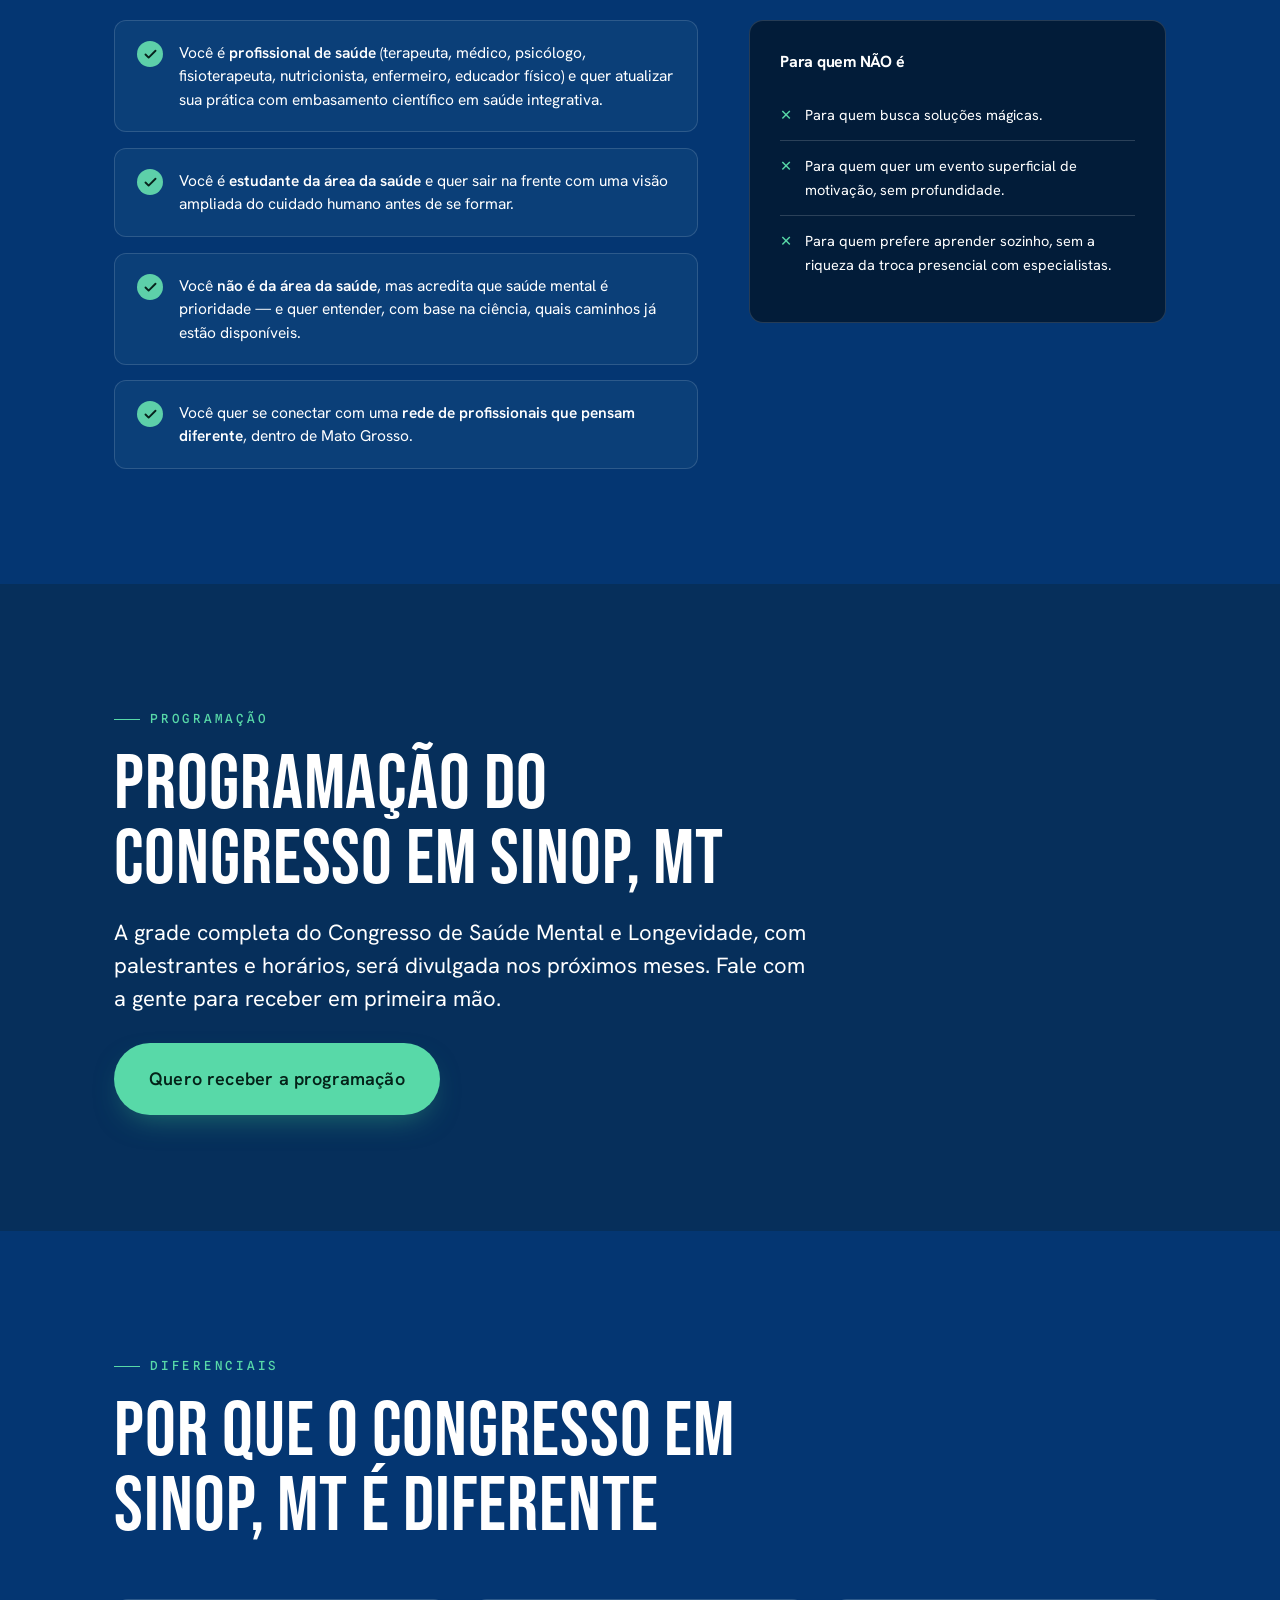
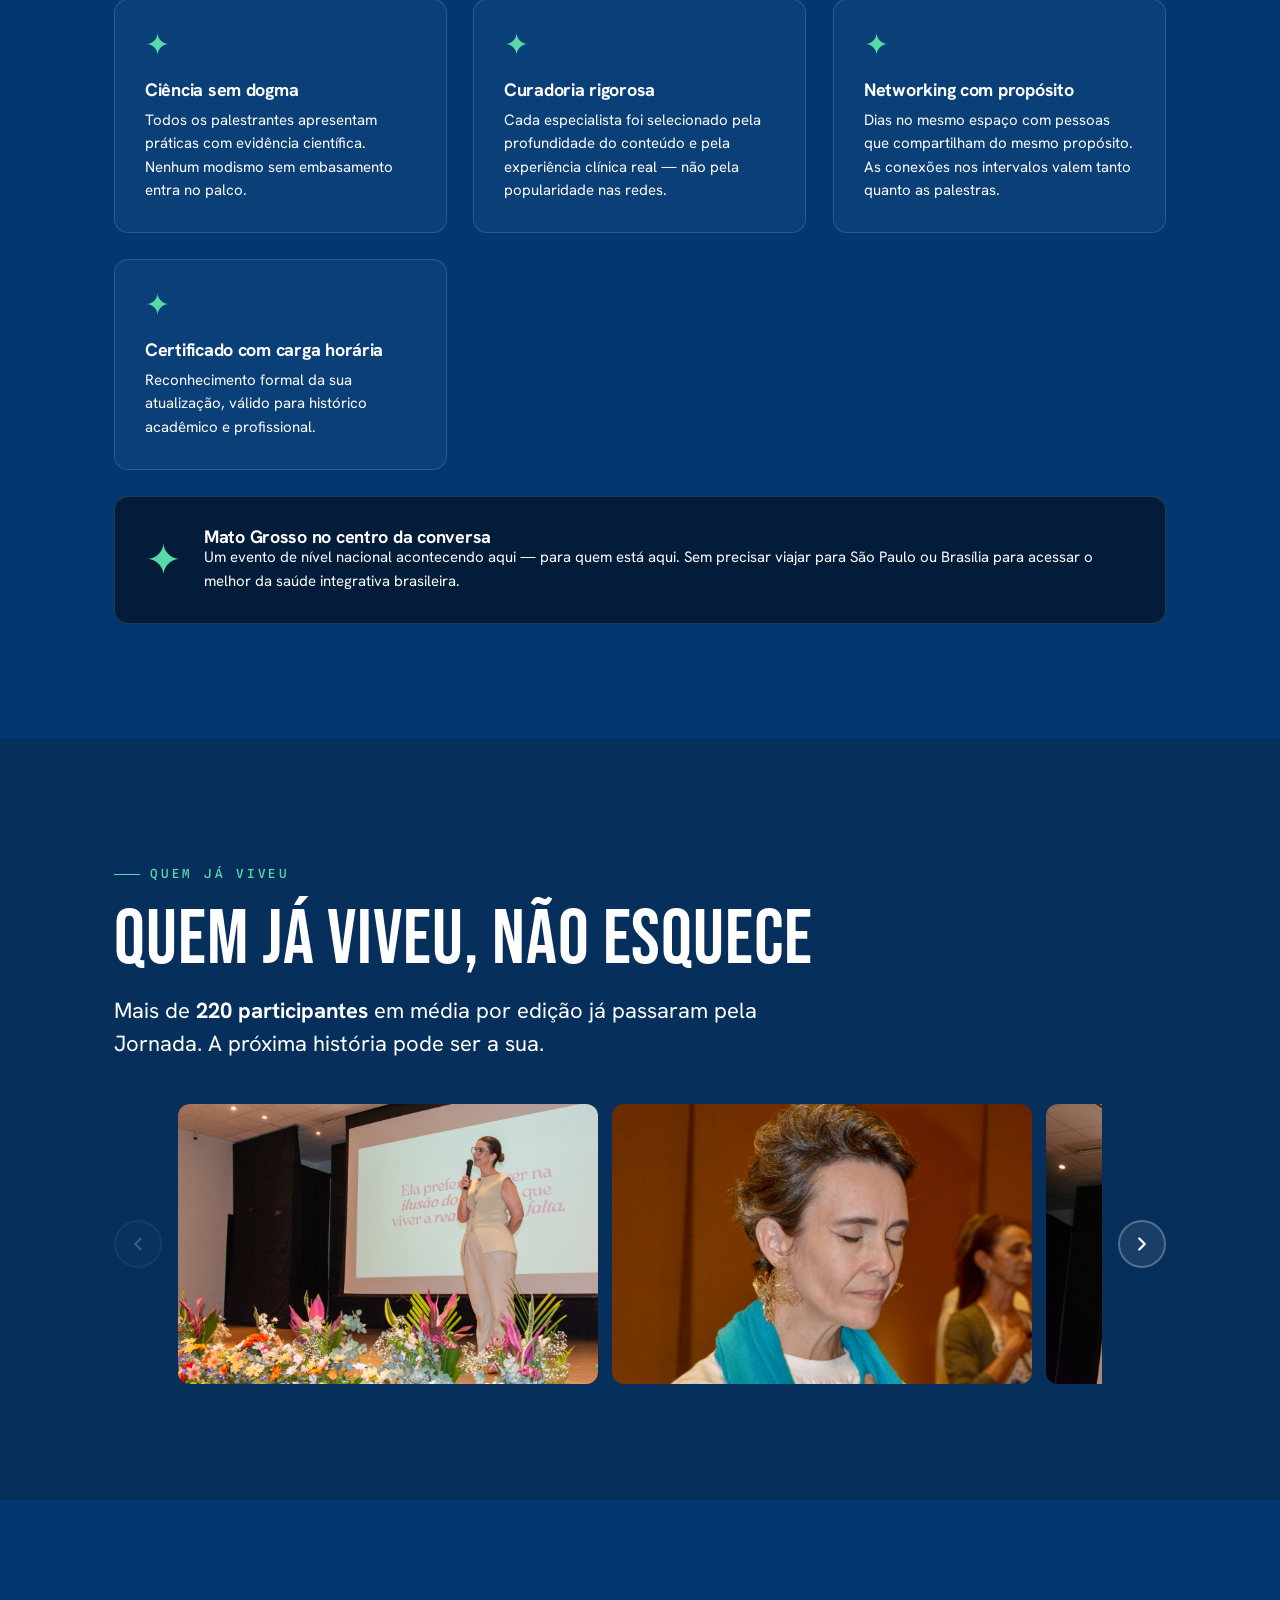
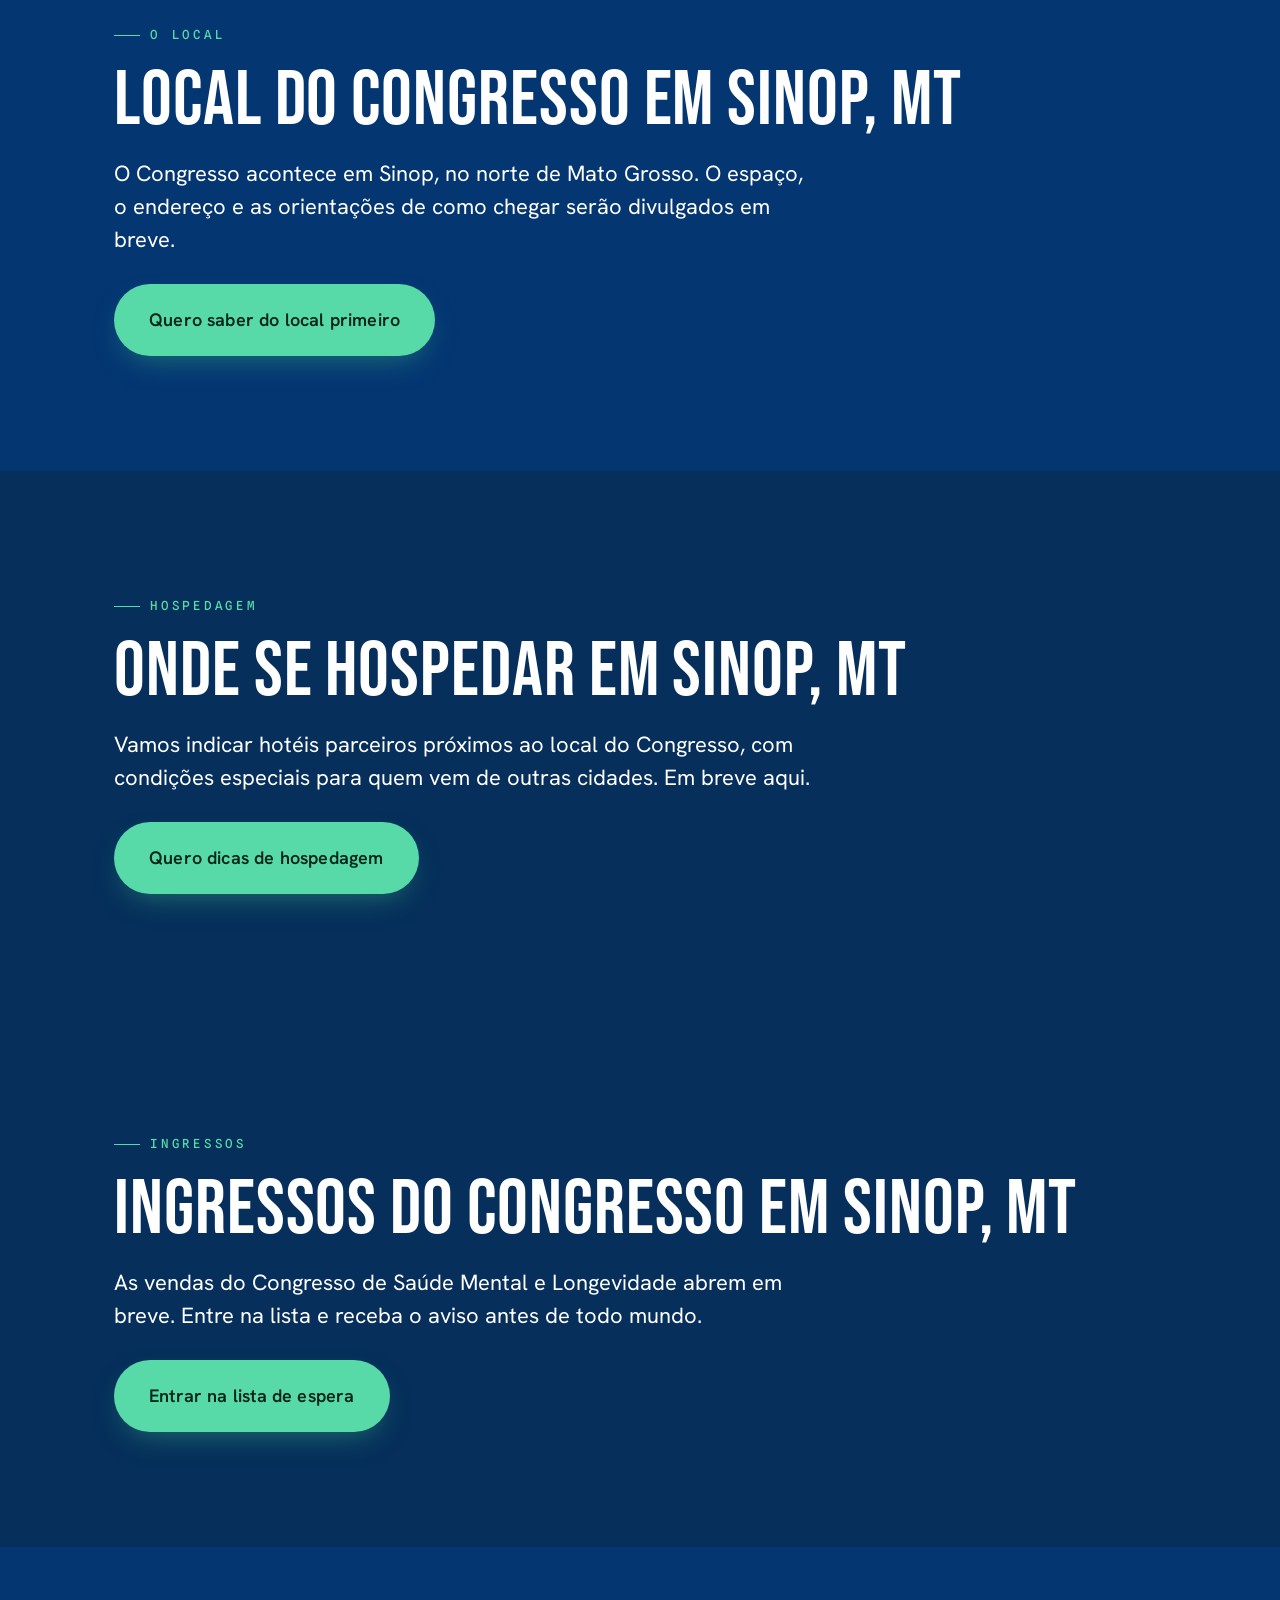
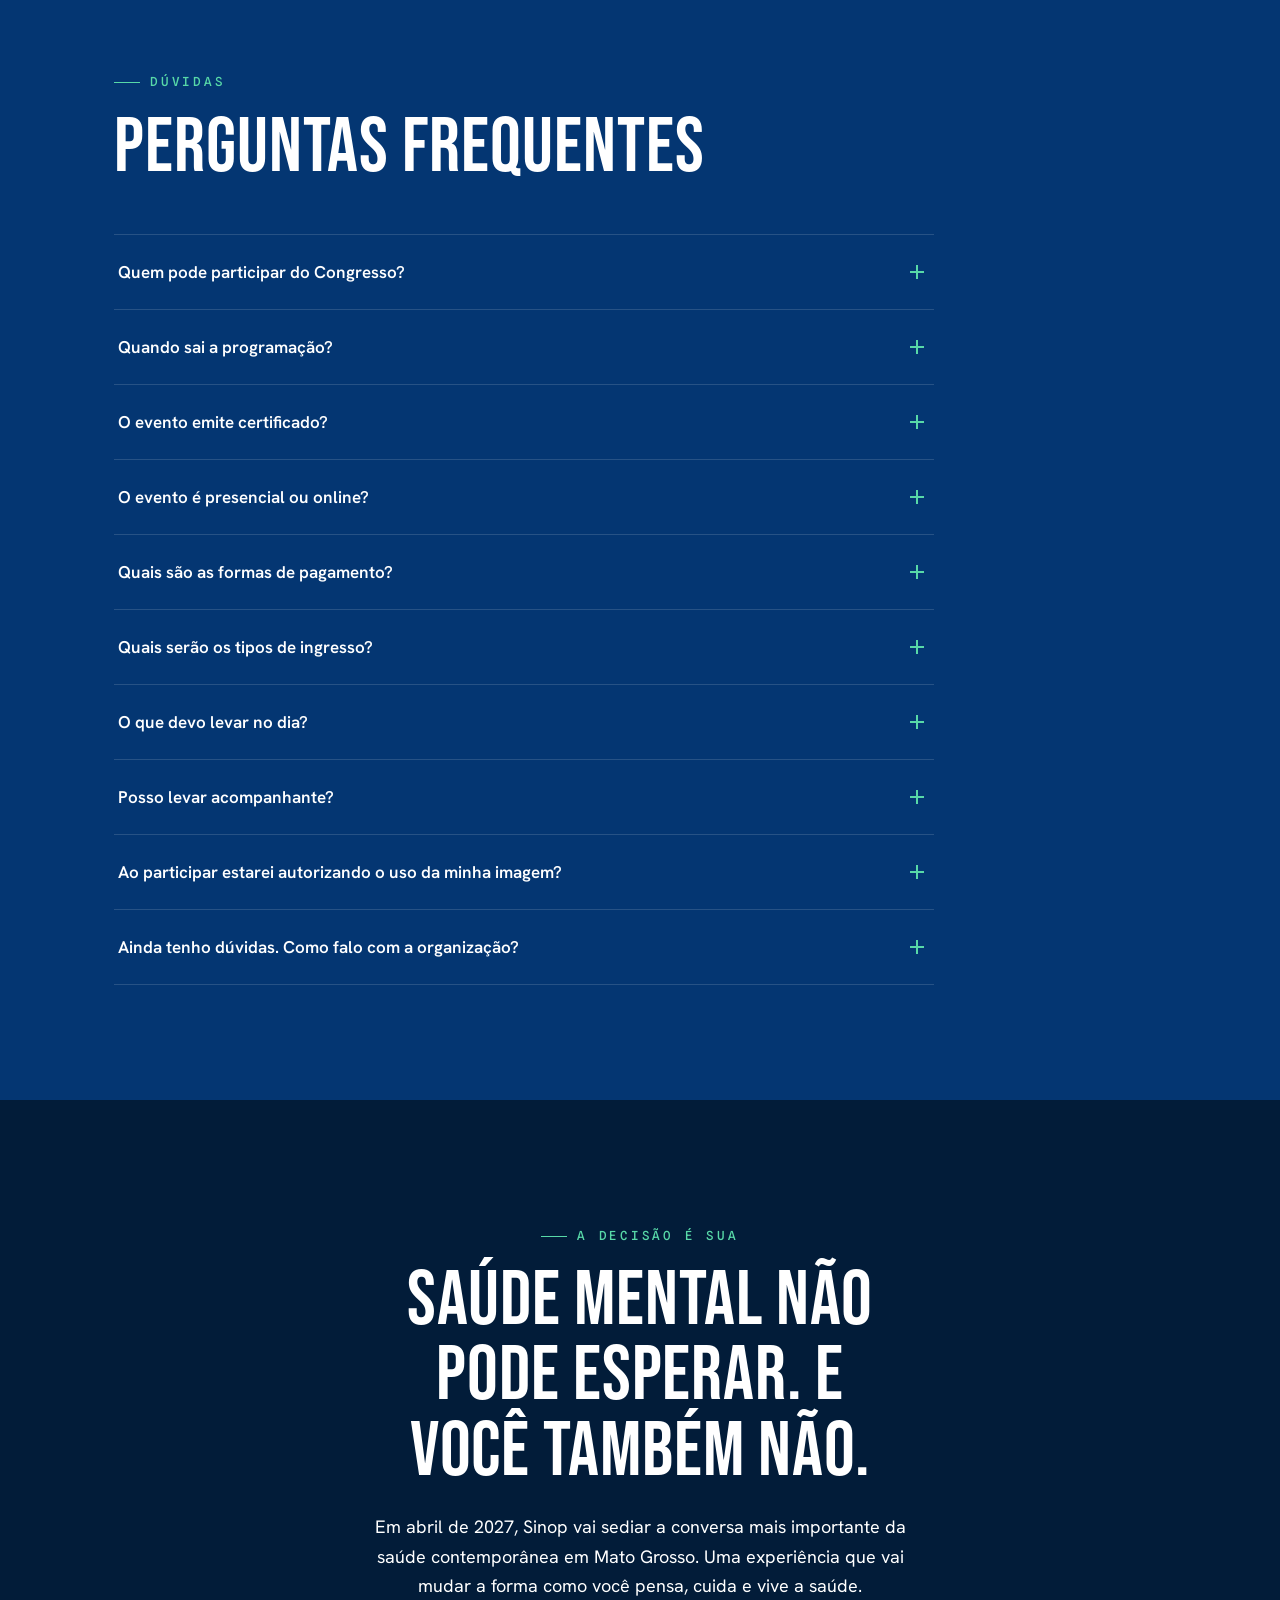
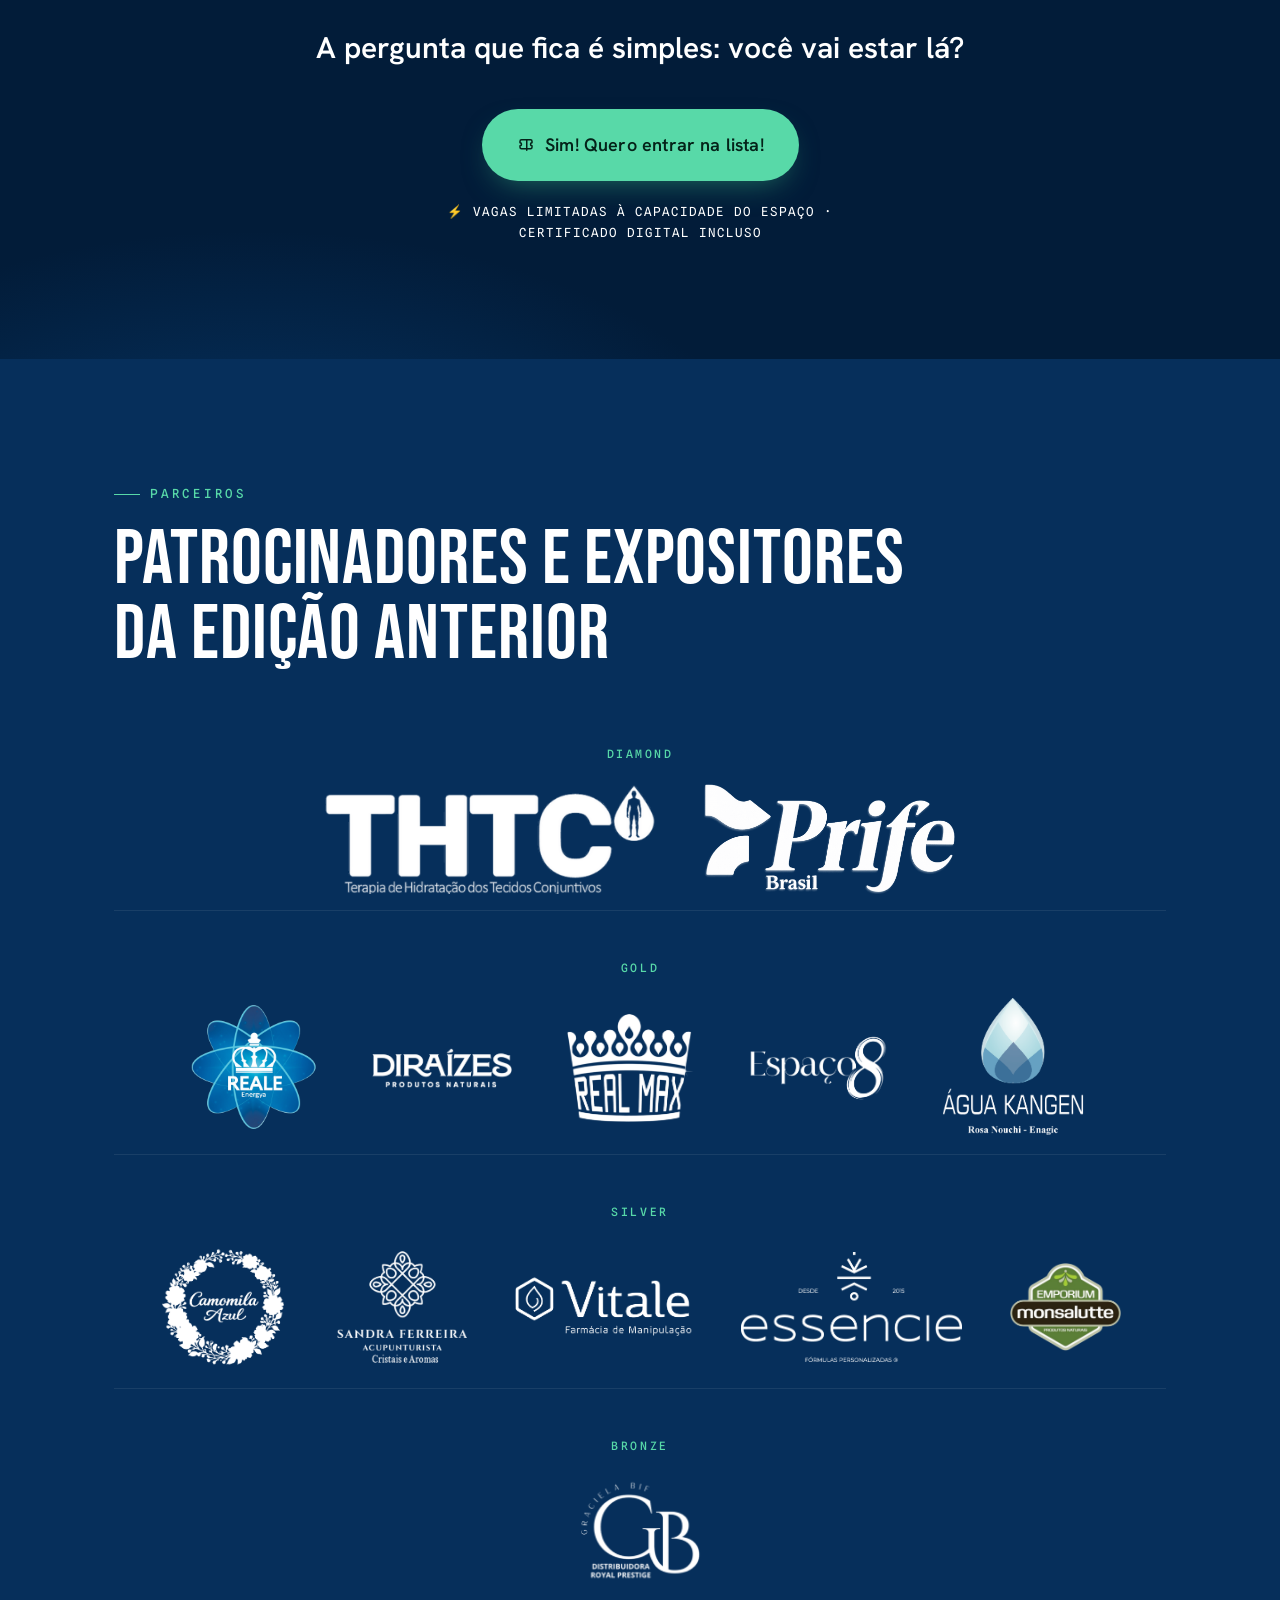
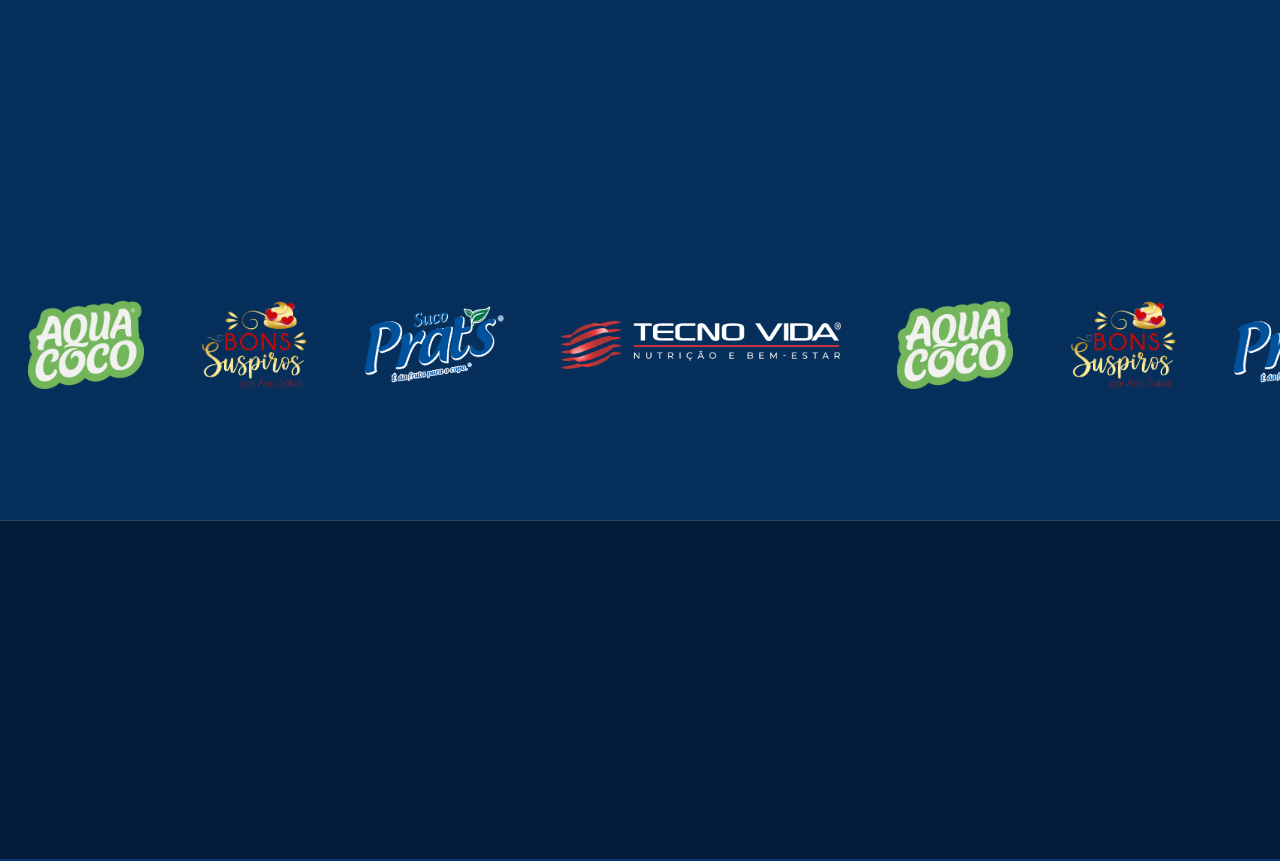
==== commit 792e6436: "Site: h1 do topo mais largo, em 3 linhas e com fonte menor Co-Authored-By: Claude Sonnet 5.5 <norepl" ====
--- a/index.html
+++ b/index.html
@@ -96,9 +96,8 @@
     <div class="hero__copy">
       <span class="kicker reveal">Congresso de Saúde Mental e Longevidade · Sinop/MT · Abril de 2027</span>
       <h1 class="h1-linhas">
-        <span class="ln">O que a ciência já sabe sobre</span>
-        <span class="ln"><em>saúde mental</em> em Sinop, MT —</span>
-        <span class="ln">e como isso vai transformar</span>
+        <span class="ln">O que a ciência já sabe sobre <em>saúde mental</em></span>
+        <span class="ln">em Sinop, MT — e como isso vai transformar</span>
         <span class="ln g">sua prática (e sua vida)</span>
       </h1>
     </div>
--- a/styles.css
+++ b/styles.css
@@ -834,7 +834,7 @@
   font-family: "Bebas Neue", Impact, "Arial Narrow", sans-serif;
   font-weight: 400;
   text-transform: uppercase;
-  font-size: clamp(40px, 5.2vw, 78px);
+  font-size: clamp(34px, 4.5vw, 66px);
   letter-spacing: .012em;
   line-height: .96;
   max-width: none;
@@ -893,3 +893,7 @@
 
 /* VERDE: destaque em verde dentro de titulos */
 h2 .verde { color: var(--gold); }
+
+/* H1-LARGO: titulo do topo mais largo (menos encaixotado) */
+.hero__inner { max-width: 1320px; }
+.hero h1.h1-linhas { max-width: none; line-height: .98; }
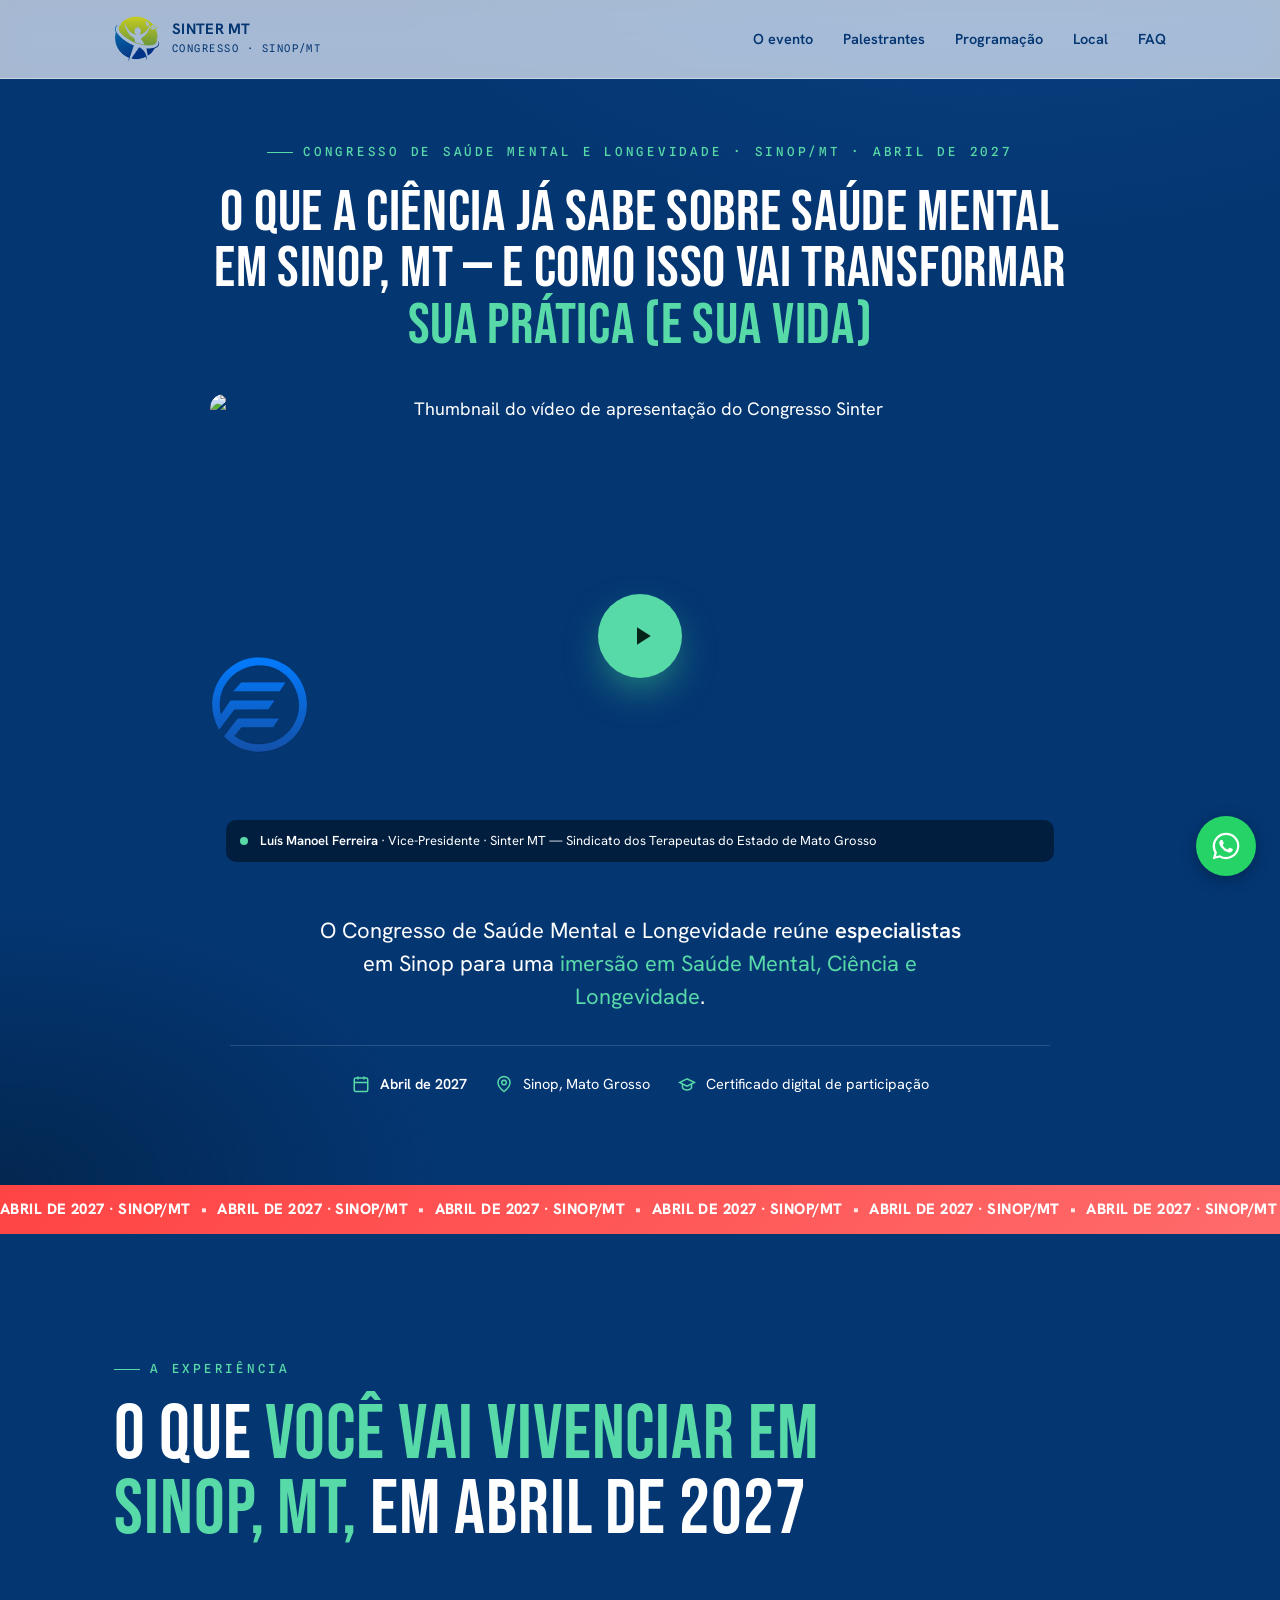
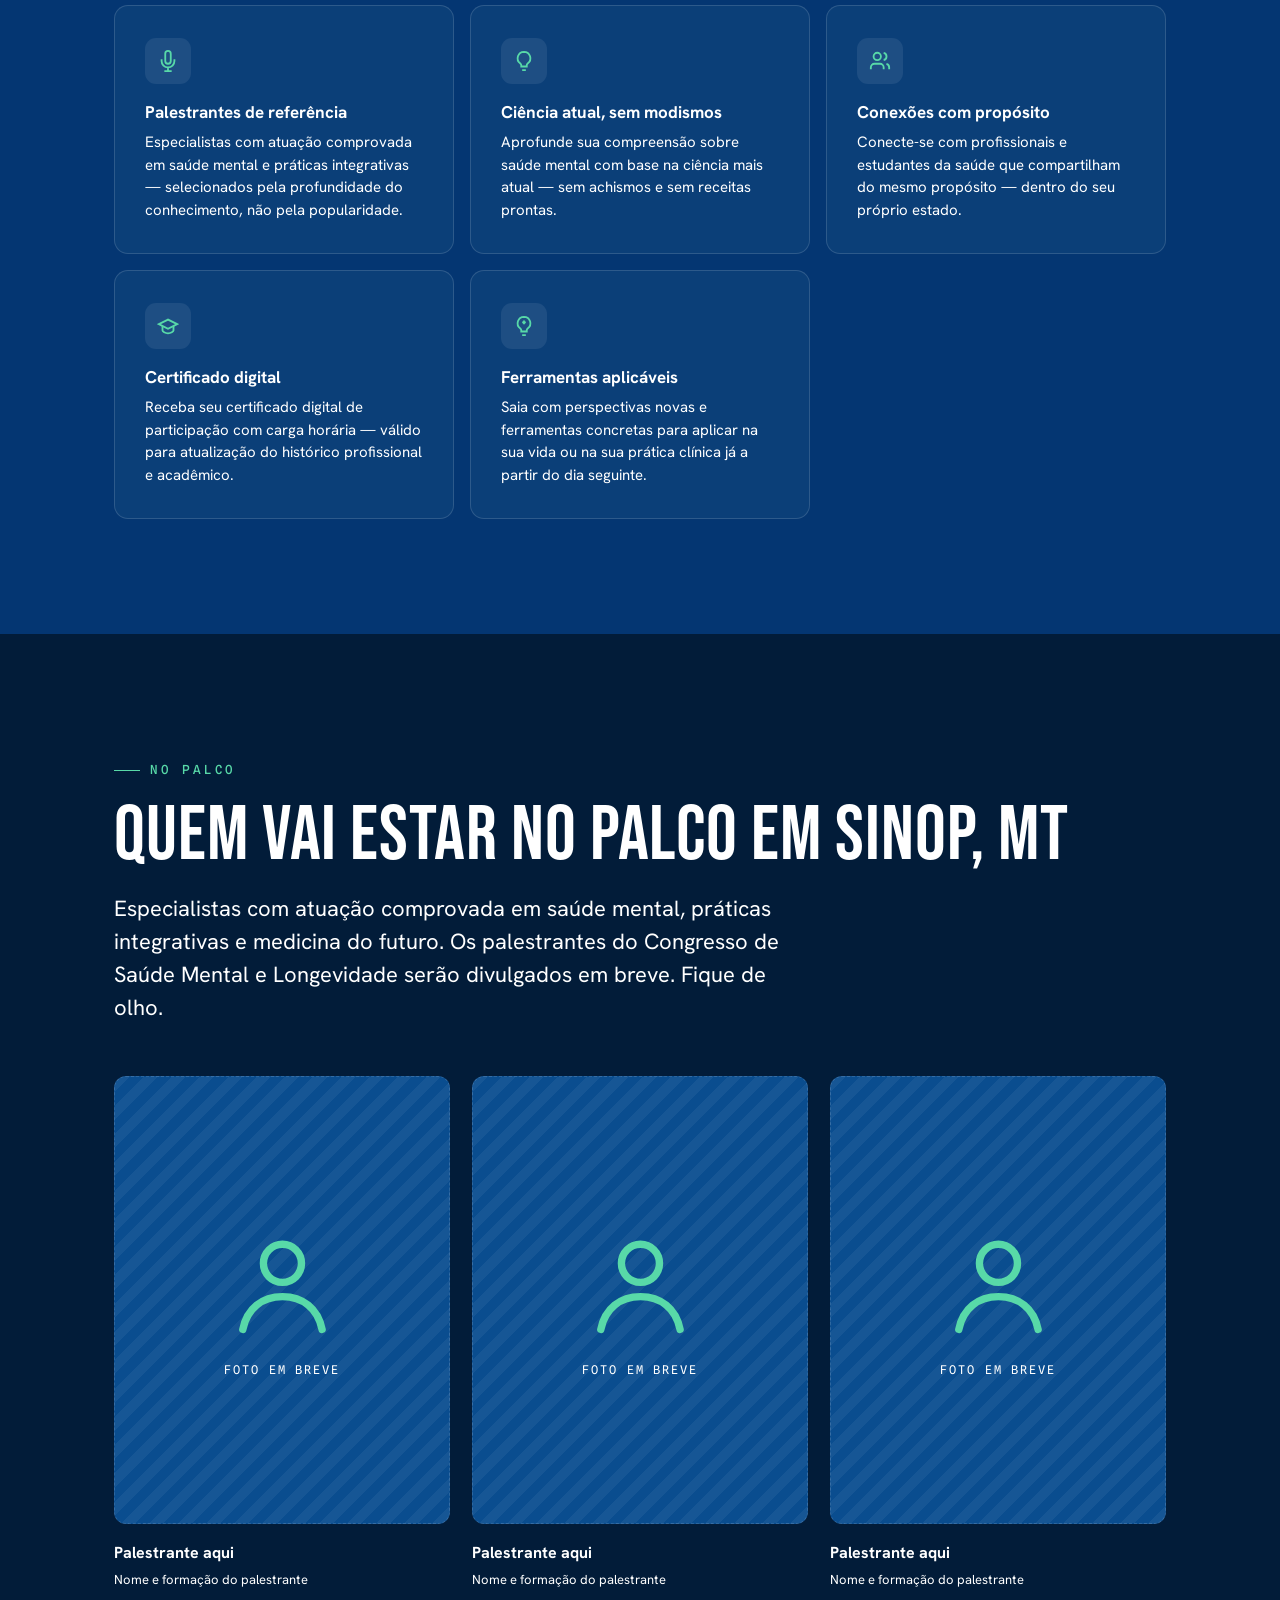
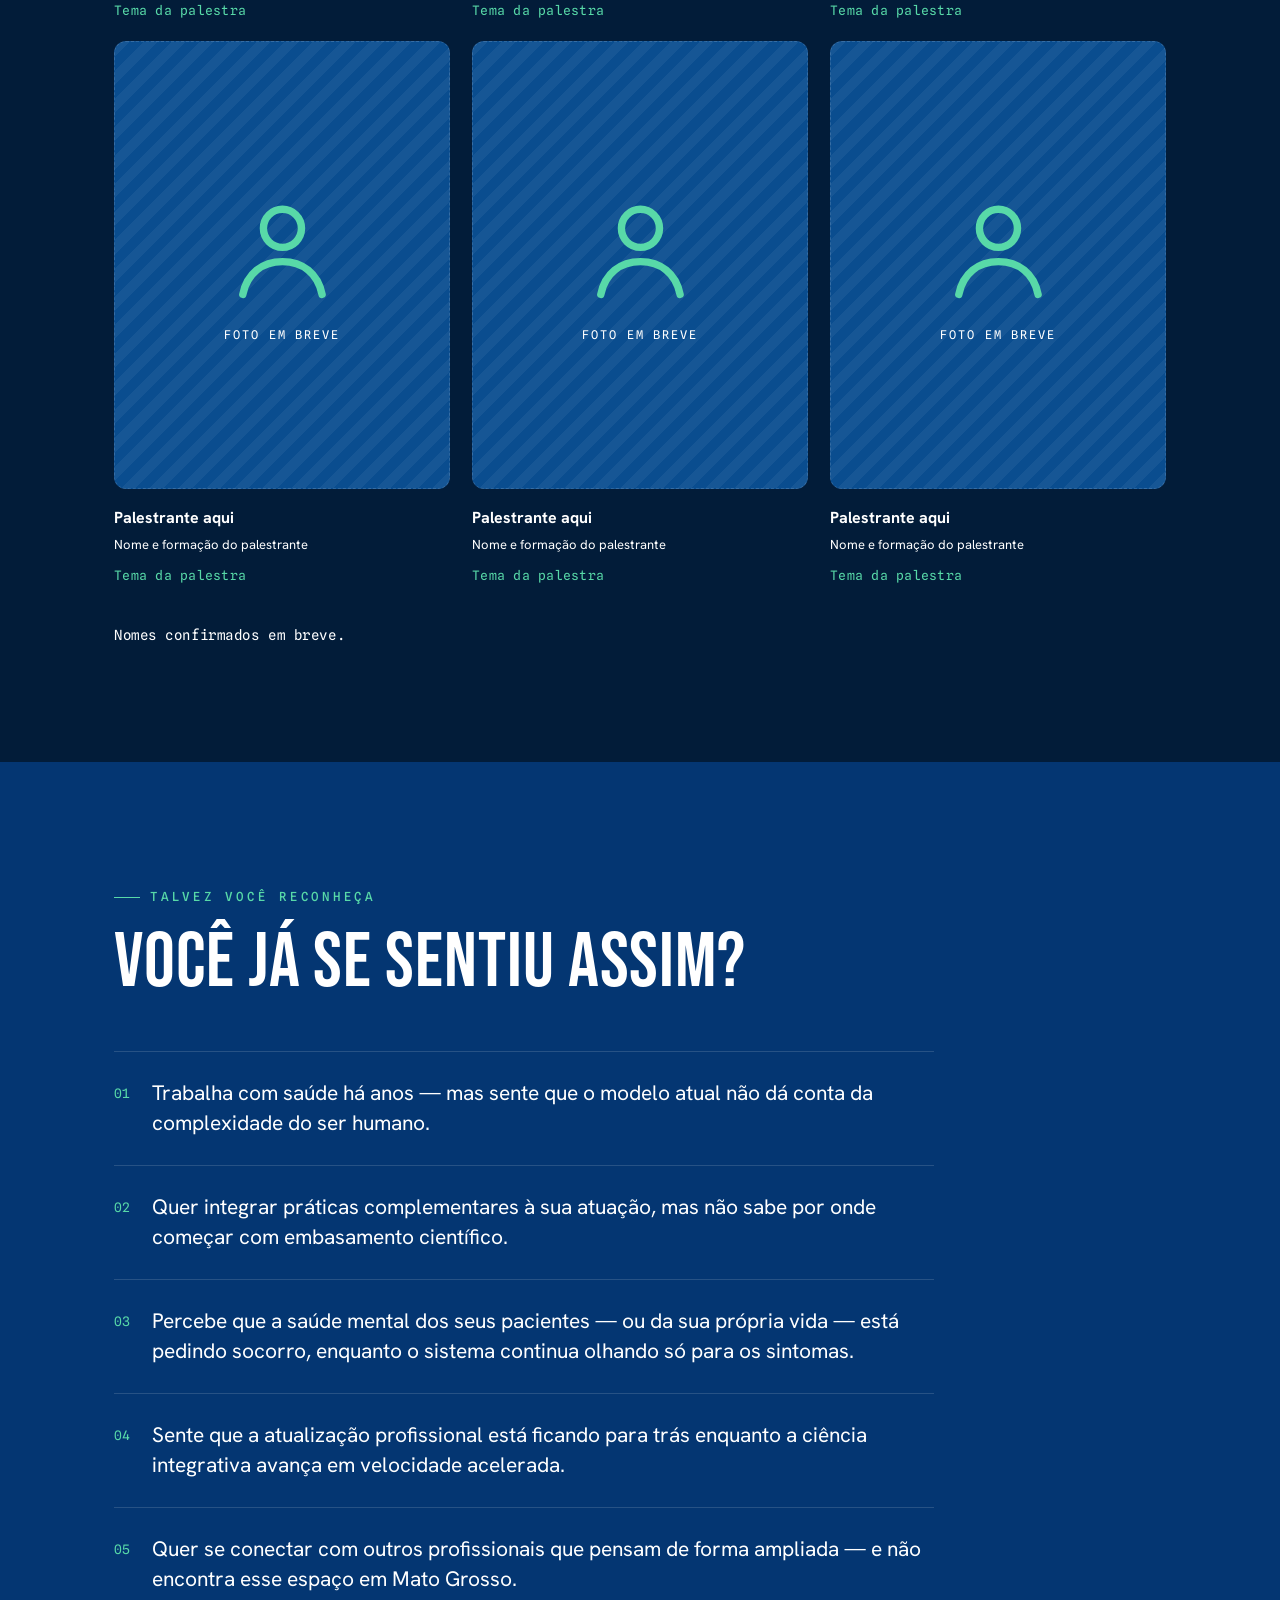
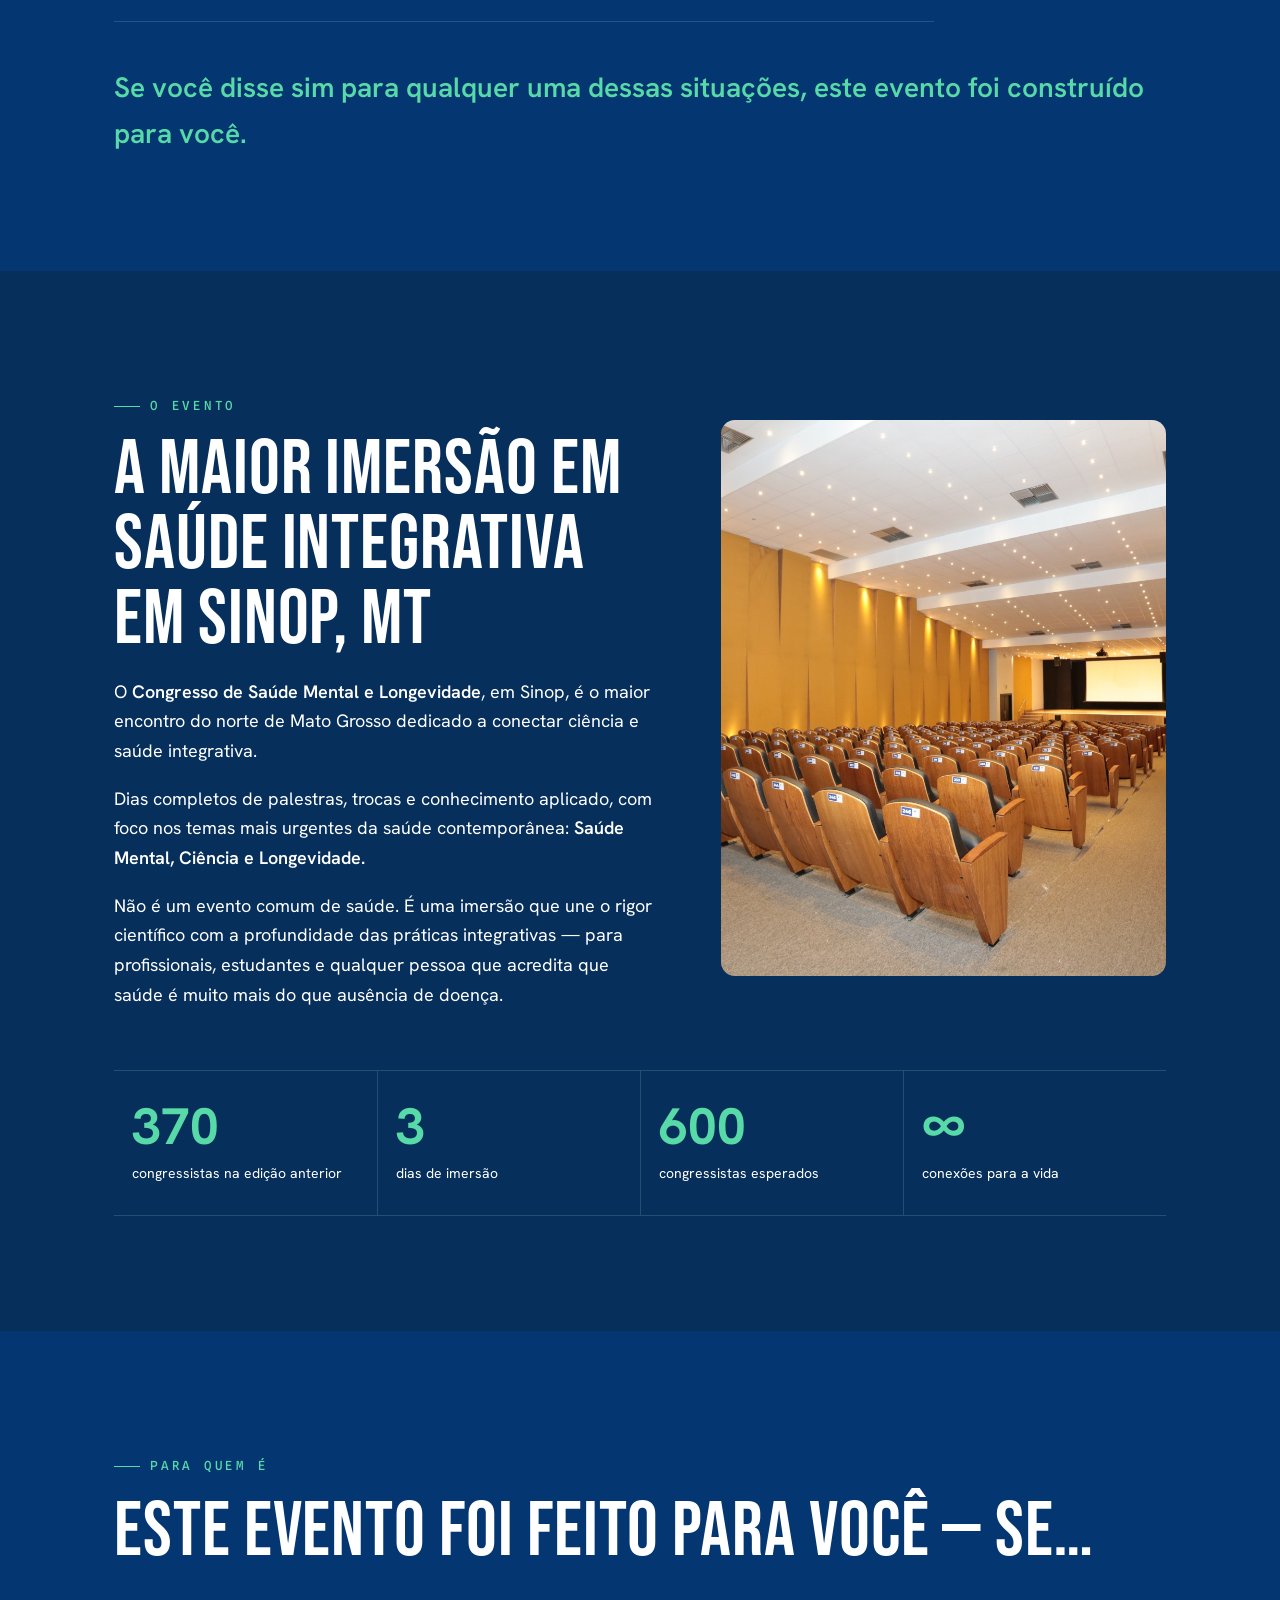
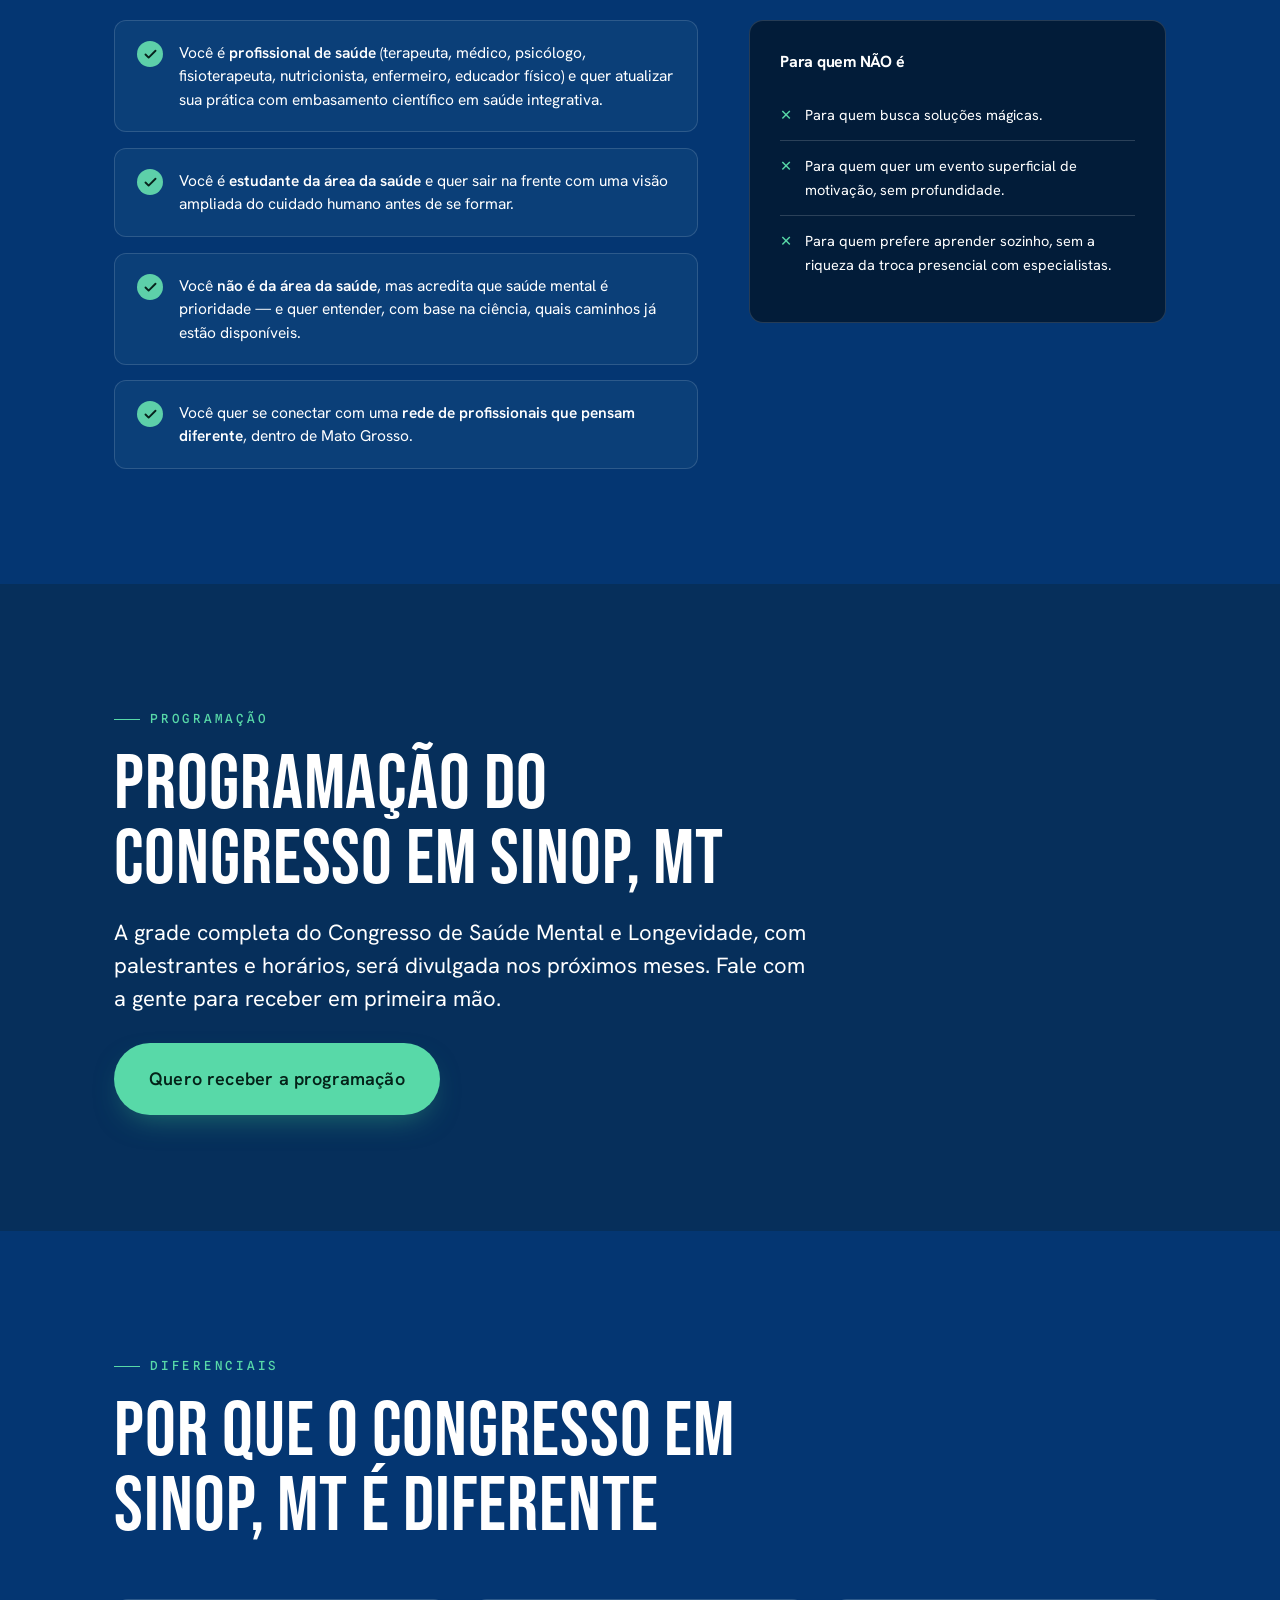
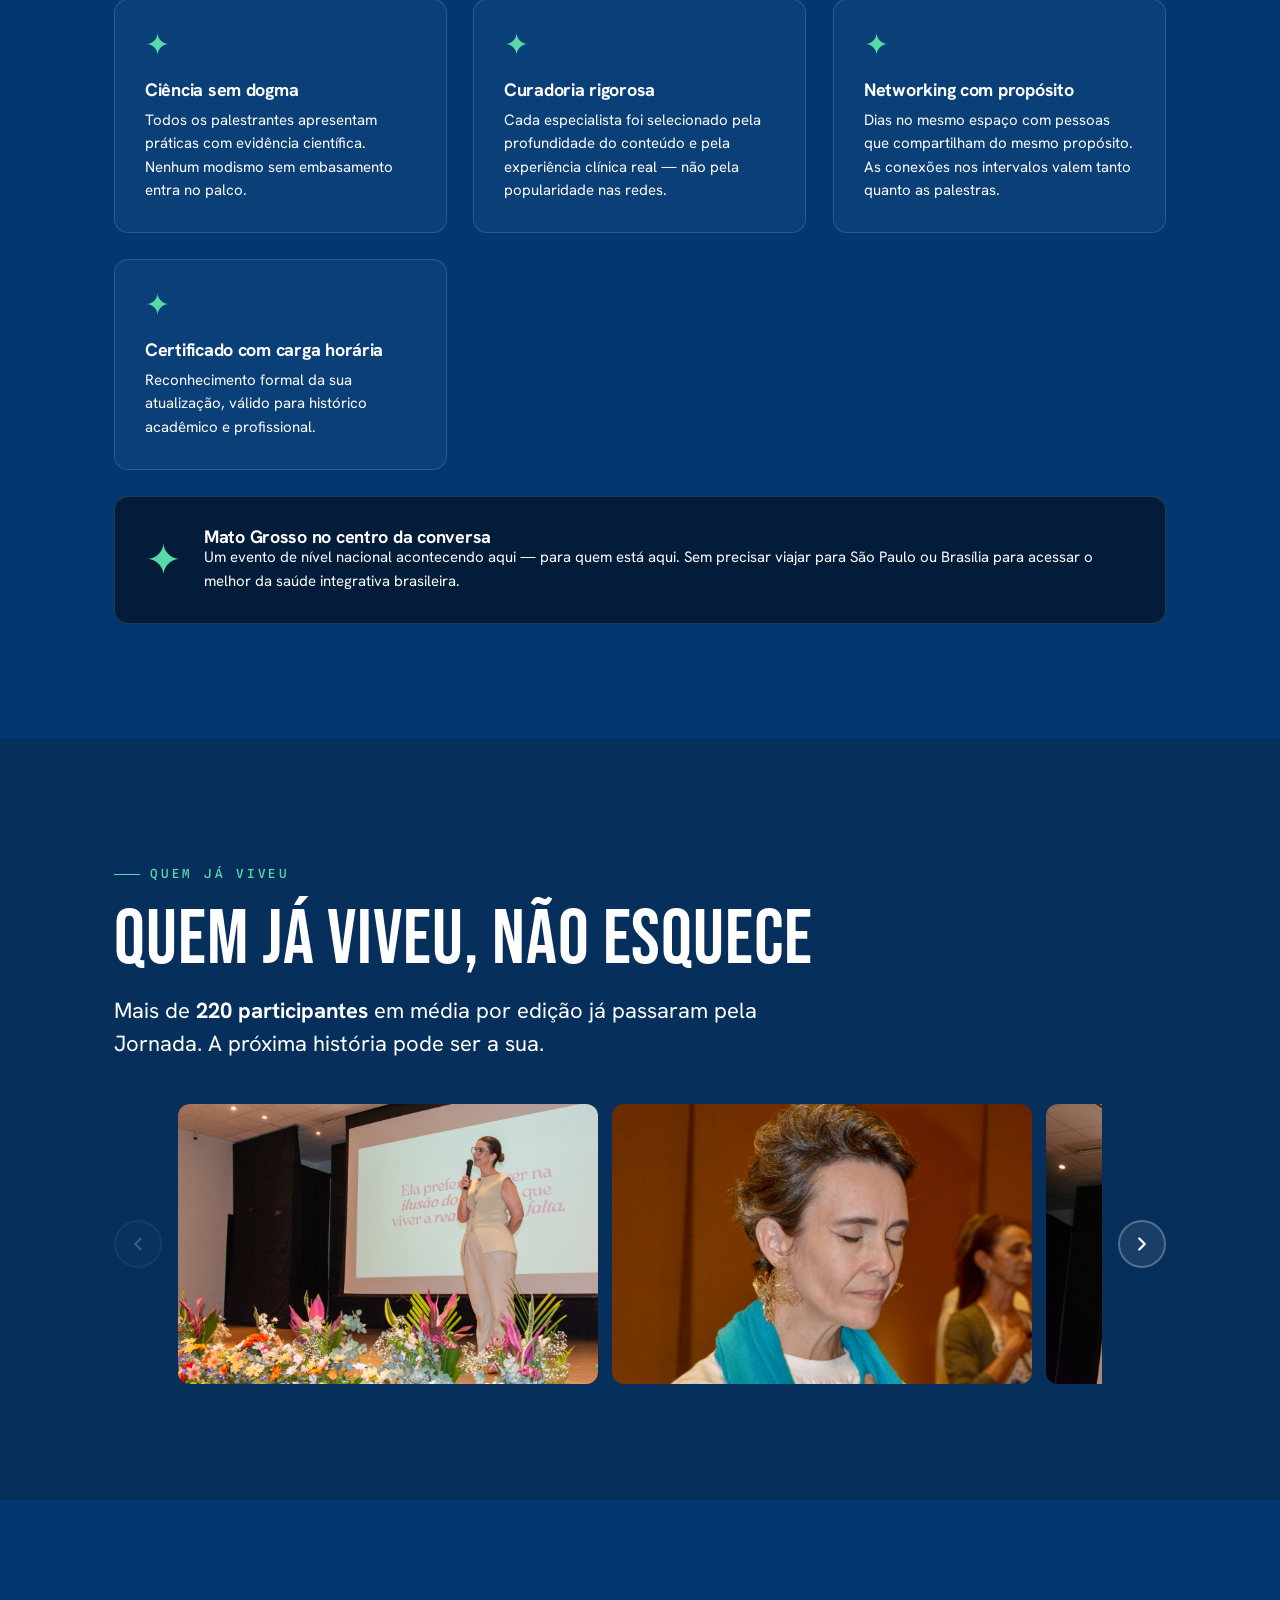
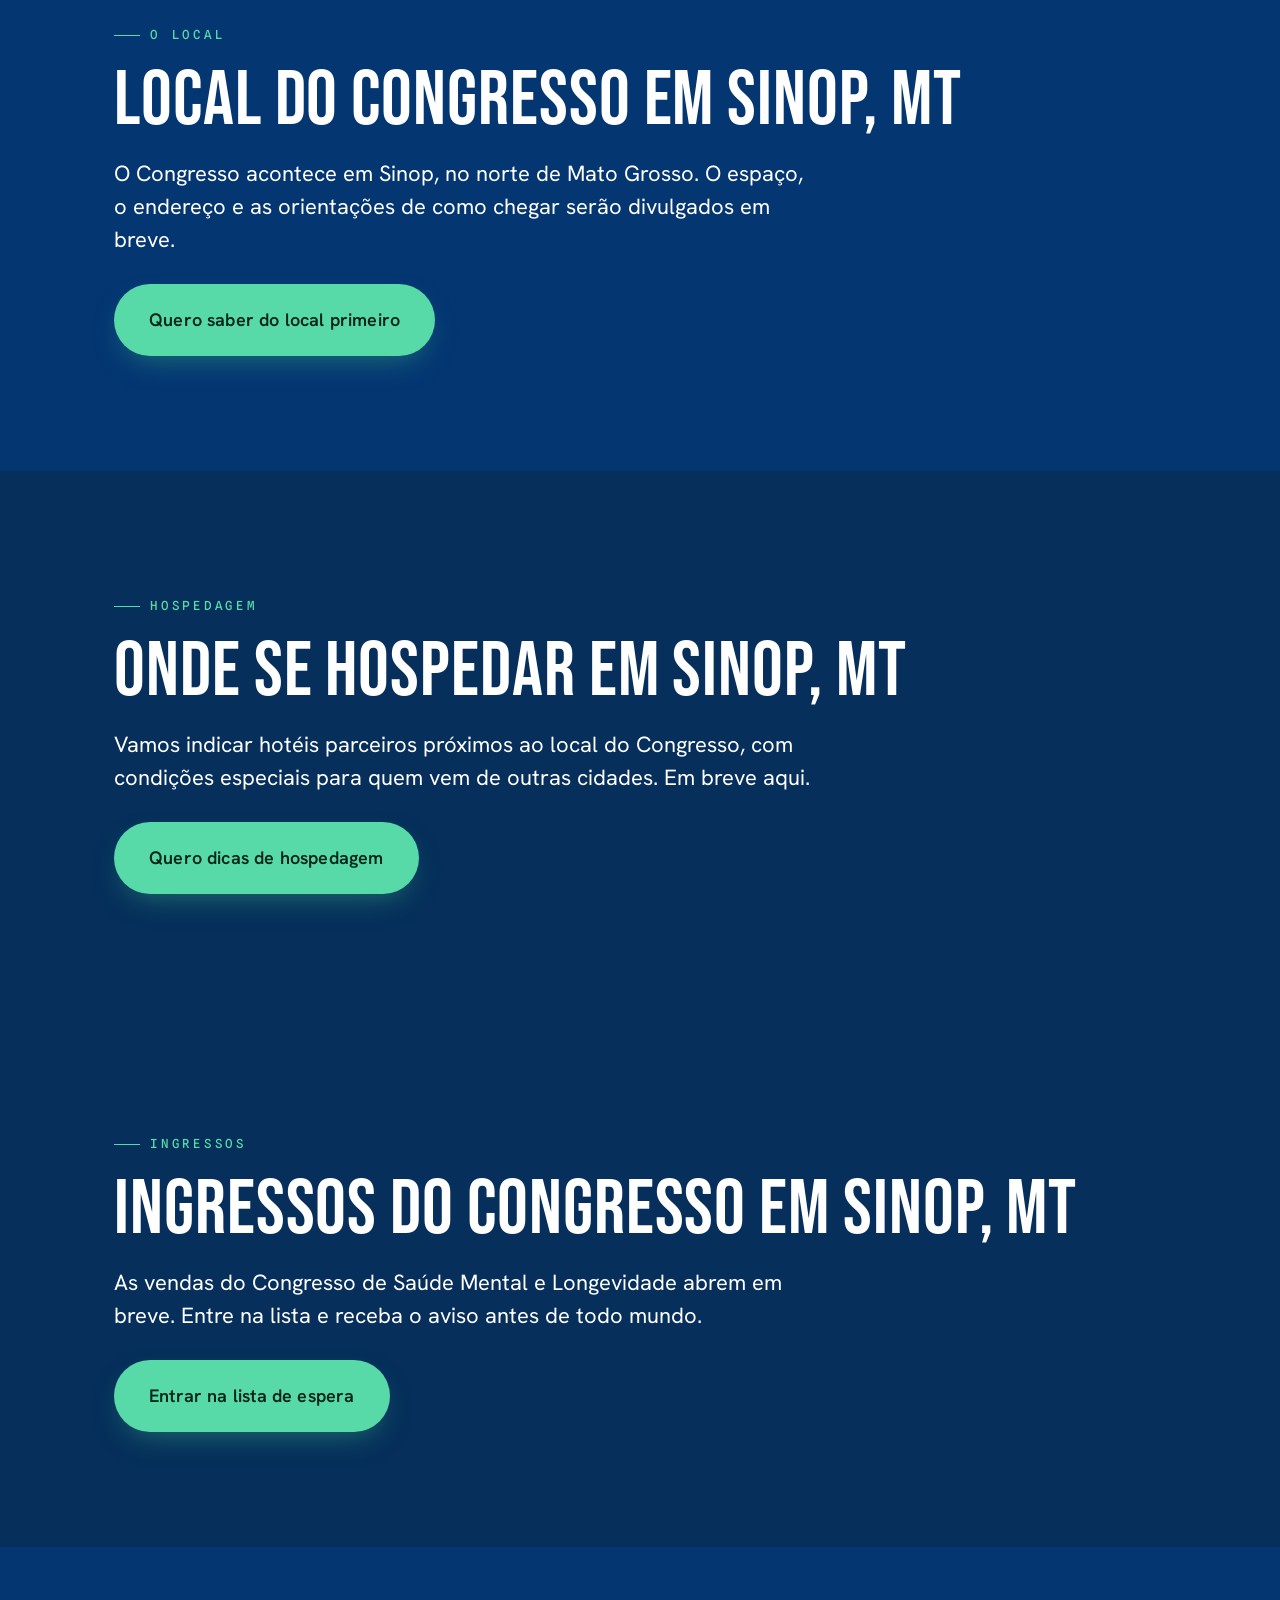
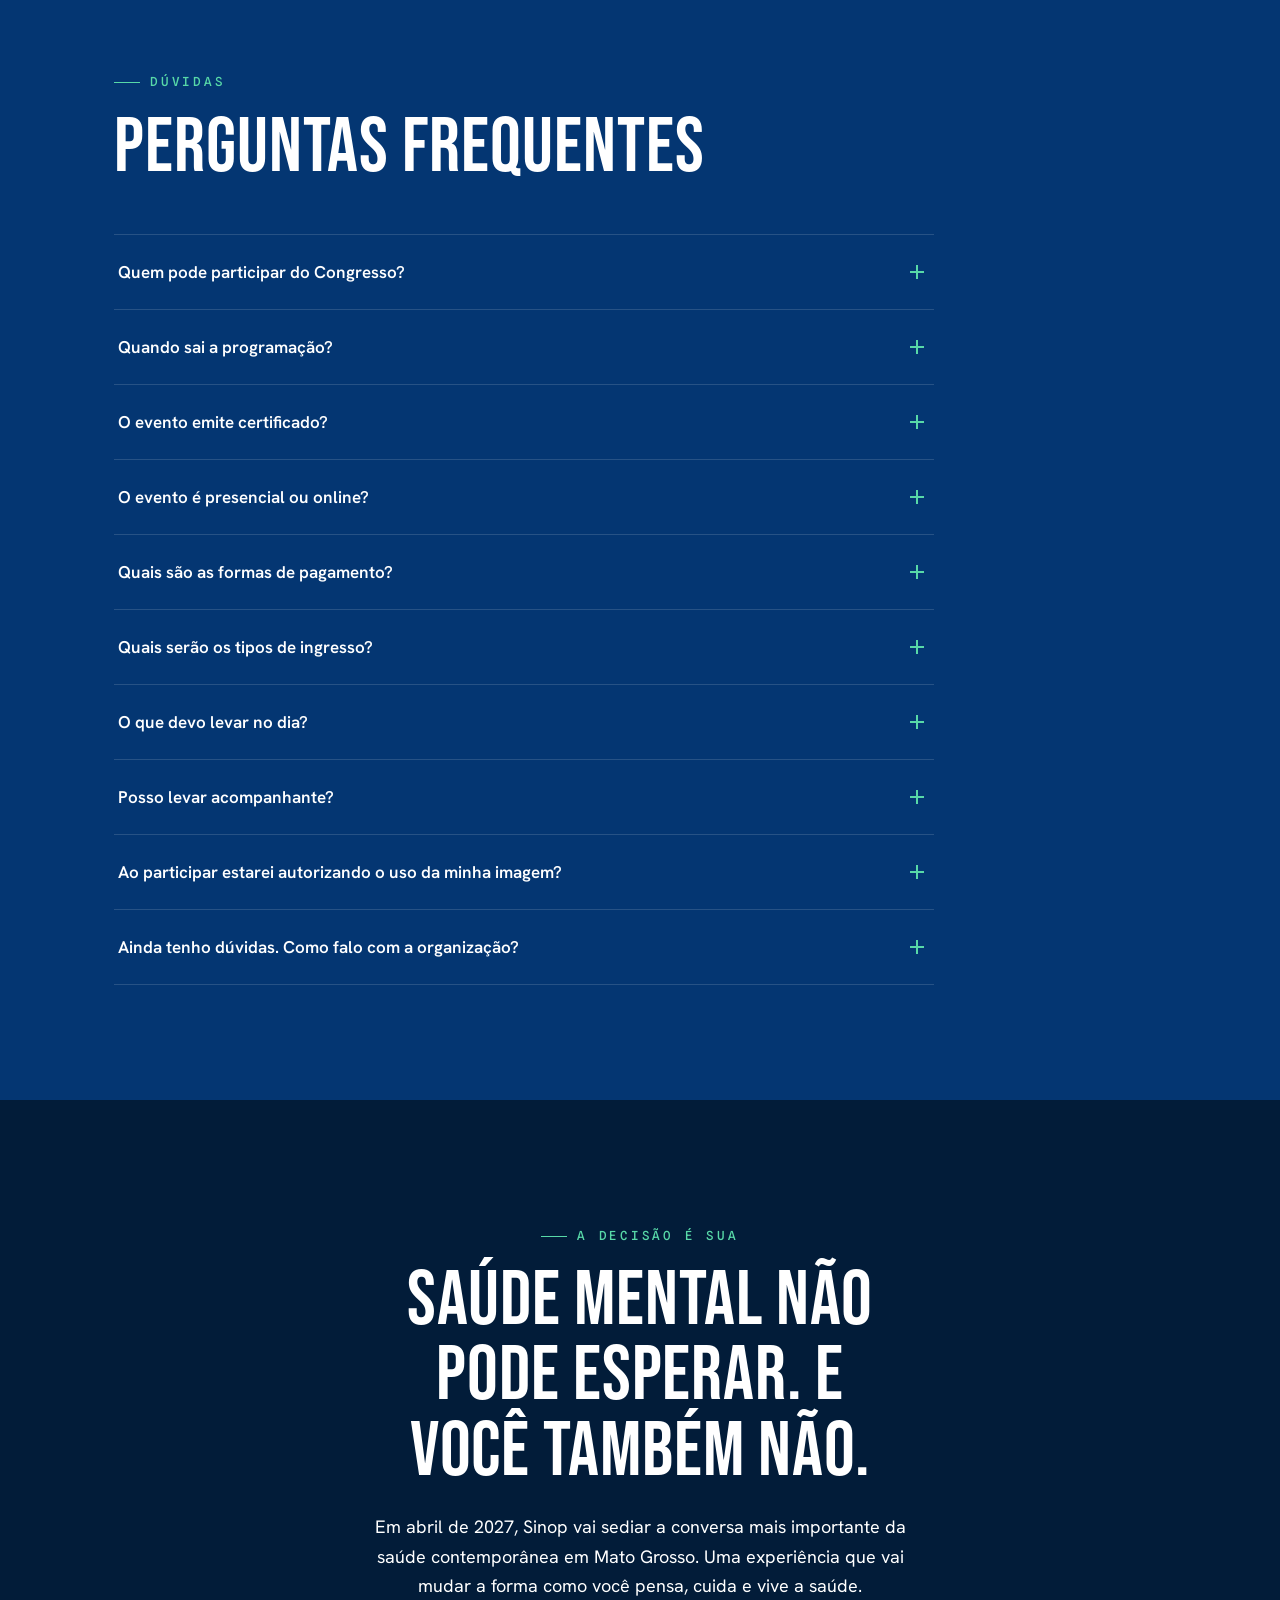
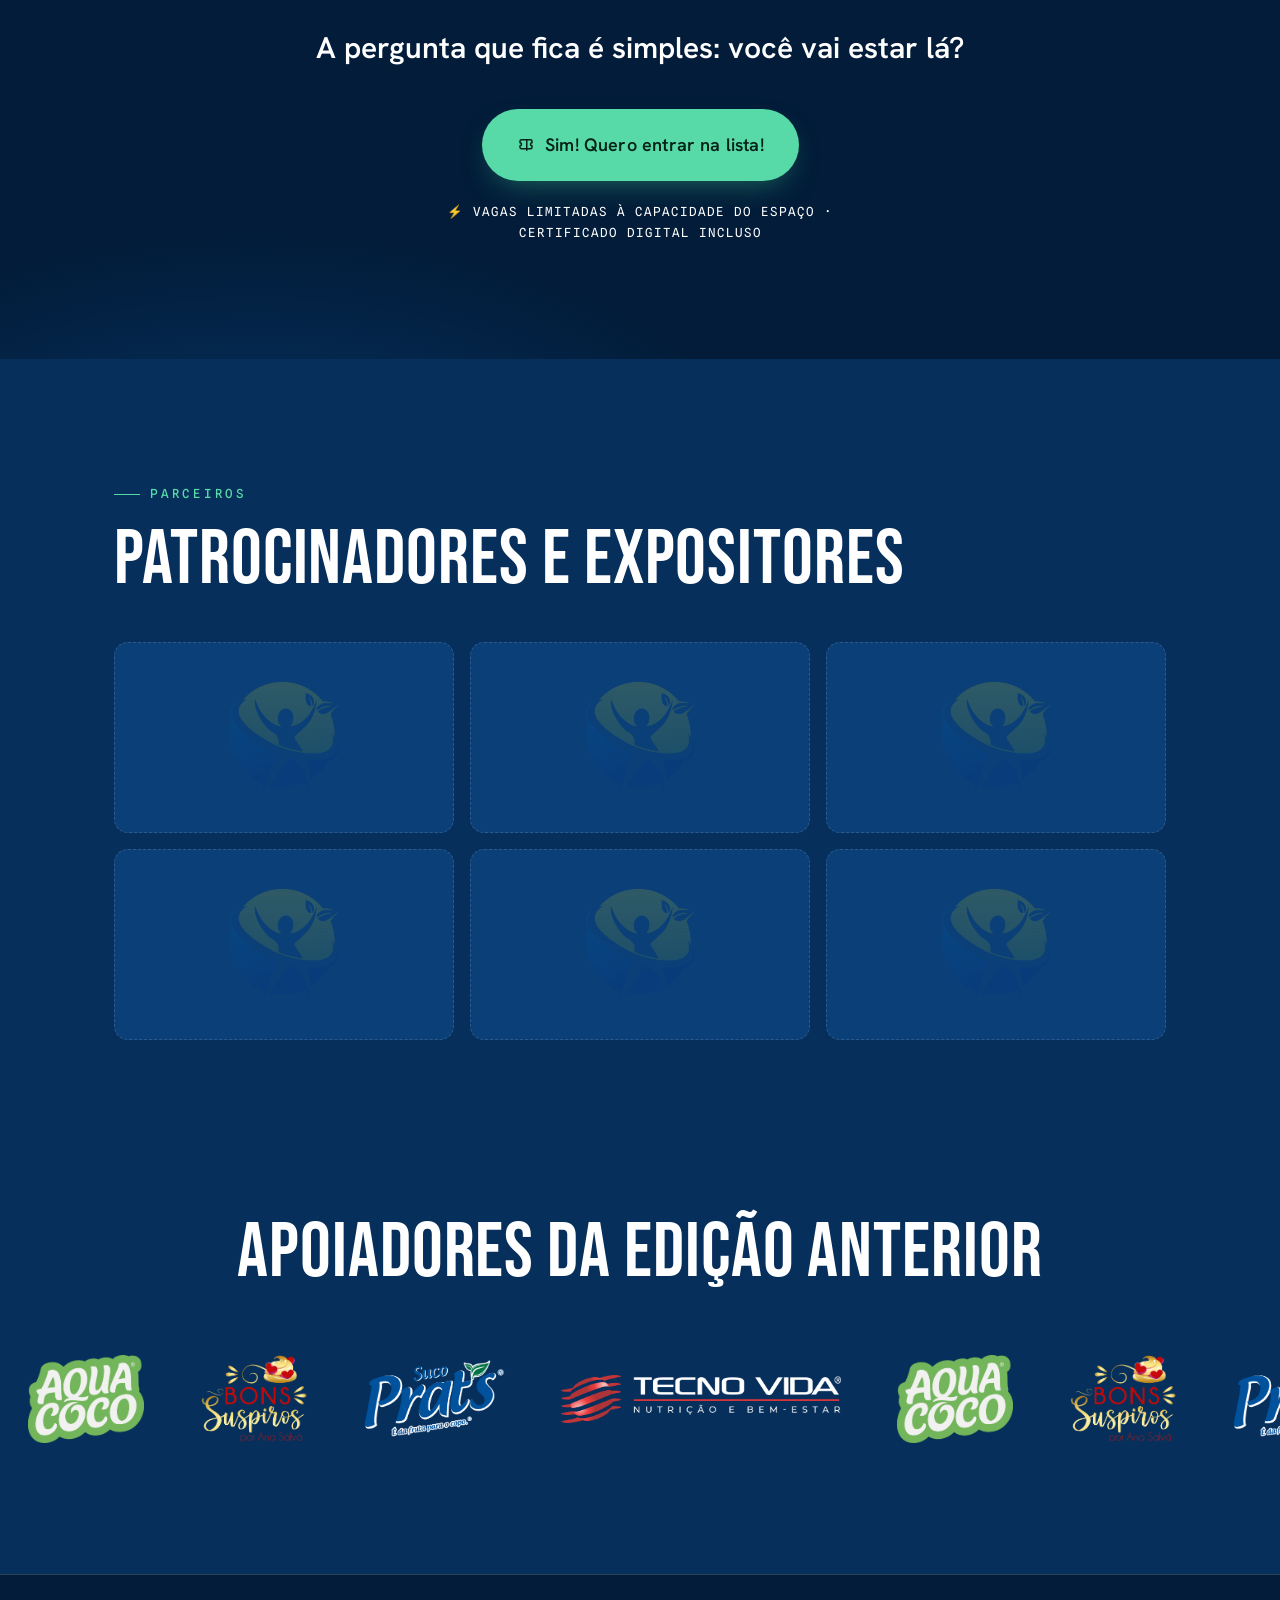
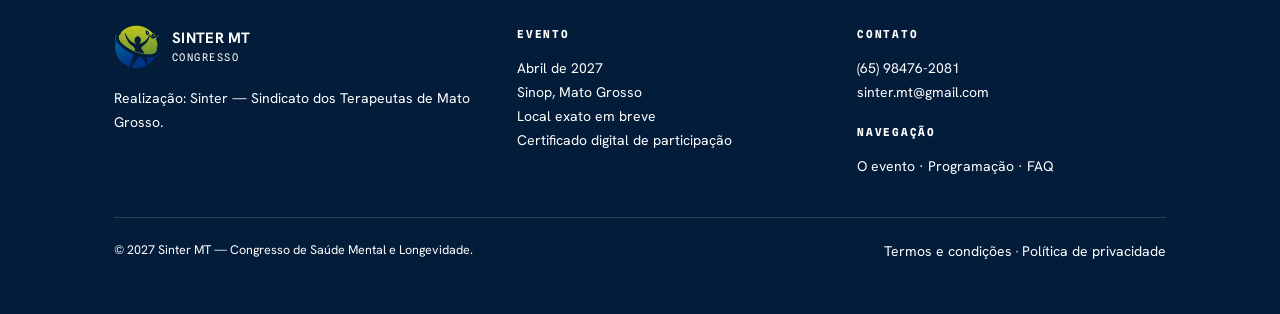
==== commit 14bf33e7: "Site: patrocinadores com 6 cards de exemplo (logo Sinter a 20%) Co-Authored-By: Claude Sonnet 5.5 <n" ====
--- a/index.html
+++ b/index.html
@@ -1,669 +1,612 @@
-<!DOCTYPE html>
-<html lang="pt-BR">
-<head>
-<meta charset="UTF-8" />
-<meta name="viewport" content="width=device-width, initial-scale=1.0" />
-<meta name="format-detection" content="telephone=no">
-<title>Congresso de Saúde Mental e Longevidade — Sinter MT</title>
-<meta name="description" content="Congresso de Saúde Mental e Longevidade. Abril de 2027, em Sinop, Mato Grosso. Ciência, saúde integrativa e o futuro da saúde." />
-<link rel="preconnect" href="https://fonts.googleapis.com" />
-<link rel="preconnect" href="https://fonts.gstatic.com" crossorigin />
-<link href="https://fonts.googleapis.com/css2?family=Bebas+Neue&family=Hanken+Grotesk:wght@400;500;600;700;800&family=Spline+Sans+Mono:wght@400;500&display=swap" rel="stylesheet" />
-<link rel="stylesheet" href="styles.css" />
-<link rel="icon" type="image/x-icon" href="/favicon.ico" />
-<link rel="icon" type="image/png" sizes="192x192" href="/favicon-192.png" />
-<link rel="apple-touch-icon" sizes="180x180" href="/apple-touch-icon.png" />
-<script type="application/ld+json">
-{
-  "@context": "https://schema.org",
-  "@type": "Event",
-  "name": "Congresso de Saúde Mental e Longevidade",
-  "startDate": "2027-04",
-  "endDate": "2027-04",
-  "eventAttendanceMode": "https://schema.org/OfflineEventAttendanceMode",
-  "eventStatus": "https://schema.org/EventScheduled",
-  "description": "Congresso de Saúde Mental e Longevidade, com ciência e saúde integrativa, em Sinop, Mato Grosso.",
-  "image": ["https://www.sintermt.com/img/logo-sinter.png"],
-  "location": {
-    "@type": "Place",
-    "name": "Sinop, Mato Grosso",
-    "address": {
-      "@type": "PostalAddress",
-      "addressLocality": "Sinop",
-      "addressRegion": "MT",
-      "addressCountry": "BR"
-    }
-  },
-  "organizer": {
-    "@type": "Organization",
-    "name": "Sinter MT — Sindicato dos Terapeutas do Estado de Mato Grosso",
-    "url": "https://www.sintermt.com"
-  }
-}
-</script>
-
-<!-- Meta Pixel -->
-<script>
-!function(f,b,e,v,n,t,s)
-{if(f.fbq)return;n=f.fbq=function(){n.callMethod?
-n.callMethod.apply(n,arguments):n.queue.push(arguments)};
-if(!f._fbq)f._fbq=n;n.push=n;n.loaded=!0;n.version='2.0';
-n.queue=[];t=b.createElement(e);t.async=!0;
-t.src=v;s=b.getElementsByTagName(e)[0];
-s.parentNode.insertBefore(t,s)}(window, document,'script',
-'https://connect.facebook.net/en_US/fbevents.js');
-fbq('init', '4407688466172249');
-fbq('track', 'PageView');
-</script>
-<noscript>
- <img height="1" width="1" style="display:none"
- src="https://www.facebook.com/tr?id=4407688466172249&ev=PageView&noscript=1" />
-</noscript>
-</head>
-<body>
-
-<template id="__bundler_thumbnail">
-  <svg xmlns="http://www.w3.org/2000/svg" viewBox="0 0 100 100">
-    <rect width="100" height="100" fill="#043672"/>
-    <text x="50" y="46" font-family="Georgia, serif" font-size="30" fill="#ffffff" text-anchor="middle" font-weight="600">S</text>
-    <text x="50" y="66" font-family="monospace" font-size="7" letter-spacing="1.5" fill="#9db8db" text-anchor="middle">JORNADA</text>
-  </svg>
-</template>
-
-<!-- ============ HEADER ============ -->
-<header class="site-header">
-  <div class="site-header__inner">
-    <a class="brand" href="#topo" aria-label="Sinter — início">
-      <img class="brand__mark" src="img/logo-sinter.png" alt="Logo Sinter" />
-      <span class="brand__txt">
-        <b>SINTER&nbsp;MT</b>
-        <span>Congresso · Sinop/MT</span>
-      </span>
-    </a>
-    <nav class="nav-links">
-      <a href="#evento">O evento</a>
-      <a href="#palestrantes">Palestrantes</a>
-      <a href="#programacao">Programação</a>
-      <a href="#local">Local</a>
-      <a href="#faq">FAQ</a>
-    </nav>
-  </div>
-</header>
-
-<!-- ============ SEÇÃO 1 — HERO ============ -->
-<section class="hero" id="topo">
-  <div class="wrap hero__inner">
-    <div class="hero__copy">
-      <span class="kicker reveal">Congresso de Saúde Mental e Longevidade · Sinop/MT · Abril de 2027</span>
-      <h1 class="h1-linhas">
-        <span class="ln">O que a ciência já sabe sobre <em>saúde mental</em></span>
-        <span class="ln">em Sinop, MT — e como isso vai transformar</span>
-        <span class="ln g">sua prática (e sua vida)</span>
-      </h1>
-    </div>
-
-    <!-- VSL -->
-    <div class="vsl reveal d2">
-      <div class="vsl__frame">
-        <svg class="deco-shape-1" aria-hidden="true" style="position:absolute;width:100px;left:0;top:0;z-index:-1;pointer-events:none;" width="624" height="621" viewBox="0 0 624 621" fill="none" xmlns="http://www.w3.org/2000/svg"><path fill-rule="evenodd" clip-rule="evenodd" d="M290 16C552.519 9.35402 697.908 285.7 541.661 495C465.338 597.243 291.611 649.027 154 565C131.592 551.317 103.914 528.637 86.0002 508C115 471.337 144 433.663 173 397H433C420.668 416 407.332 435 395 454H197L155 505V507C194.114 533 233 555.357 298 557C331.289 557.841 364.18 550.844 387 544C523.355 503.1 606.937 333.664 517 184C406.641 0.351013 130.284 44.338 71.0002 244C59.9442 281.234 58.1722 331.315 69.0002 369C89.0002 341.336 108 311.664 128 284H403L402 287L365 342L152 343L57.0002 470H56.0002C-38.0998 303.7 30.5472 129.152 163 53C199.425 32.058 237 20.855 290 16ZM195 171H473L435 230L143 229L144 228L195 171Z" fill="url(#deco-grad-a)" stroke="black" stroke-opacity="0.9" stroke-linejoin="round"/><defs><linearGradient id="deco-grad-a" x1="309.234" y1="607" x2="309.234" y2="15.875" gradientUnits="userSpaceOnUse"><stop stop-color="#1351A9"/><stop offset="1" stop-color="#027BFE"/></linearGradient></defs></svg>
-        <img src="https://img.youtube.com/vi/LpDqe-wfgpA/maxresdefault.jpg" alt="Thumbnail do vídeo de apresentação do Congresso Sinter" style="width:100%;height:100%;object-fit:cover;border-radius:inherit;display:block;" />
-      </div>
-      <button class="vsl__play" data-open-vsl aria-label="Reproduzir vídeo de apresentação">
-        <svg viewBox="0 0 24 24" fill="currentColor"><path d="M8 5v14l11-7z"/></svg>
-      </button>
-      <div class="vsl__cap">
-        <span class="dot"></span>
-        <span class="vsl__cap-full"><b>Luís Manoel Ferreira</b> · <span>Vice-Presidente · Sinter MT — Sindicato dos Terapeutas do Estado de Mato Grosso</span></span>
-        <span class="vsl__cap-short"><b>Luís Manoel Ferreira</b> · <span>Vice-Presidente Sinter MT</span></span>
-      </div>
-    </div>
-
-      <p class="hero__sub lede reveal d2">O Congresso de Saúde Mental e Longevidade reúne <strong>especialistas</strong> em Sinop para uma <em>imersão em Saúde Mental, Ciência e Longevidade</em>.</p>
-
-    <div class="hero__meta reveal d4">
-      <span class="meta-item">
-        <svg viewBox="0 0 24 24" fill="none" stroke="currentColor" stroke-width="2"><rect x="3" y="4" width="18" height="18" rx="2"/><path d="M16 2v4M8 2v4M3 10h18"/></svg>
-        <b>Abril de 2027</b>
-      </span>
-      <span class="meta-item">
-        <svg viewBox="0 0 24 24" fill="none" stroke="currentColor" stroke-width="2"><path d="M20 10c0 6-8 12-8 12s-8-6-8-12a8 8 0 0 1 16 0Z"/><circle cx="12" cy="10" r="3"/></svg>
-        Sinop, Mato Grosso
-      </span>
-      <span class="meta-item">
-        <svg viewBox="0 0 24 24" fill="none" stroke="currentColor" stroke-width="2"><path d="M22 10 12 5 2 10l10 5 10-5Z"/><path d="M6 12v5c0 1 2.7 3 6 3s6-2 6-3v-5"/></svg>
-        Certificado digital de participação
-      </span>
-    </div>
-  </div>
-</section>
-
-<!-- ============ TICKER · VAGAS LIMITADAS ============ -->
-<section class="ticker" aria-label="Abril de 2027, Sinop">
-  <div class="ticker__inner">
-    <div class="ticker__group">
-      <span>Abril de 2027 · Sinop/MT</span><span class="ticker__dot">•</span><span>Abril de 2027 · Sinop/MT</span><span class="ticker__dot">•</span><span>Abril de 2027 · Sinop/MT</span><span class="ticker__dot">•</span><span>Abril de 2027 · Sinop/MT</span><span class="ticker__dot">•</span><span>Abril de 2027 · Sinop/MT</span><span class="ticker__dot">•</span><span>Abril de 2027 · Sinop/MT</span><span class="ticker__dot">•</span><span>Abril de 2027 · Sinop/MT</span><span class="ticker__dot">•</span><span>Abril de 2027 · Sinop/MT</span><span class="ticker__dot">•</span>
-    </div>
-    <div class="ticker__group" aria-hidden="true">
-      <span>Abril de 2027 · Sinop/MT</span><span class="ticker__dot">•</span><span>Abril de 2027 · Sinop/MT</span><span class="ticker__dot">•</span><span>Abril de 2027 · Sinop/MT</span><span class="ticker__dot">•</span><span>Abril de 2027 · Sinop/MT</span><span class="ticker__dot">•</span><span>Abril de 2027 · Sinop/MT</span><span class="ticker__dot">•</span><span>Abril de 2027 · Sinop/MT</span><span class="ticker__dot">•</span><span>Abril de 2027 · Sinop/MT</span><span class="ticker__dot">•</span><span>Abril de 2027 · Sinop/MT</span><span class="ticker__dot">•</span>
-    </div>
-  </div>
-</section>
-
-<!-- ============ SEÇÃO 2 — VIVENCIAR ============ -->
-<section class="section-pad" id="vivenciar">
-  <div class="wrap">
-    <div class="sec-head reveal">
-      <span class="kicker">A experiência</span>
-      <h2>O que <span class="verde">você vai vivenciar em Sinop, MT,</span> em abril de 2027</h2>
-    </div>
-    <div class="benefits">
-      <div class="benefit reveal">
-        <span class="benefit__ico"><svg viewBox="0 0 24 24" fill="none" stroke="currentColor" stroke-width="2"><path d="M12 1a3 3 0 0 0-3 3v8a3 3 0 0 0 6 0V4a3 3 0 0 0-3-3Z"/><path d="M19 10v2a7 7 0 0 1-14 0v-2M12 19v4M8 23h8"/></svg></span>
-        <h3>Palestrantes de referência</h3>
-        <p>Especialistas com atuação comprovada em saúde mental e práticas integrativas — selecionados pela profundidade do conhecimento, não pela popularidade.</p>
-      </div>
-      <div class="benefit reveal">
-        <span class="benefit__ico"><svg viewBox="0 0 24 24" fill="none" stroke="currentColor" stroke-width="2"><path d="M9 18h6M10 22h4M12 2a7 7 0 0 0-4 12.7c.6.5 1 1.2 1 2V18h6v-1.3c0-.8.4-1.5 1-2A7 7 0 0 0 12 2Z"/></svg></span>
-        <h3>Ciência atual, sem modismos</h3>
-        <p>Aprofunde sua compreensão sobre saúde mental com base na ciência mais atual — sem achismos e sem receitas prontas.</p>
-      </div>
-      <div class="benefit reveal">
-        <span class="benefit__ico"><svg viewBox="0 0 24 24" fill="none" stroke="currentColor" stroke-width="2"><path d="M16 21v-2a4 4 0 0 0-4-4H6a4 4 0 0 0-4 4v2"/><circle cx="9" cy="7" r="4"/><path d="M22 21v-2a4 4 0 0 0-3-3.9M16 3.1a4 4 0 0 1 0 7.8"/></svg></span>
-        <h3>Conexões com propósito</h3>
-        <p>Conecte-se com profissionais e estudantes da saúde que compartilham do mesmo propósito — dentro do seu próprio estado.</p>
-      </div>
-      <div class="benefit reveal">
-        <span class="benefit__ico"><svg viewBox="0 0 24 24" fill="none" stroke="currentColor" stroke-width="2"><path d="M22 10 12 5 2 10l10 5 10-5Z"/><path d="M6 12v5c0 1 2.7 3 6 3s6-2 6-3v-5"/></svg></span>
-        <h3>Certificado digital</h3>
-        <p>Receba seu certificado digital de participação com carga horária — válido para atualização do histórico profissional e acadêmico.</p>
-      </div>
-      <div class="benefit reveal">
-        <span class="benefit__ico"><svg viewBox="0 0 24 24" fill="none" stroke="currentColor" stroke-width="2"><path d="M9 18h6M10 22h4M12 2a7 7 0 0 0-4 12.7c.6.5 1 1.2 1 2V18h6v-1.3c0-.8.4-1.5 1-2A7 7 0 0 0 12 2Z"/><path d="M12 6v4M10 8h4"/></svg></span>
-        <h3>Ferramentas aplicáveis</h3>
-        <p>Saia com perspectivas novas e ferramentas concretas para aplicar na sua vida ou na sua prática clínica já a partir do dia seguinte.</p>
-      </div>
-    </div>
-  </div>
-</section>
-
-<!-- ============ SEÇÃO 3 — PALESTRANTES ============ -->
-<section class="section--navy section-pad" id="palestrantes">
-  <div class="wrap">
-    <div class="sec-head reveal">
-      <span class="kicker">No palco</span>
-      <h2>Quem vai estar no palco em Sinop, MT</h2>
-      <p class="lede" style="margin-top:18px;">Especialistas com atuação comprovada em saúde mental, práticas integrativas e medicina do futuro. Os palestrantes do Congresso de Saúde Mental e Longevidade serão divulgados em breve. Fique de olho.</p>
-    </div>
-    <div class="speakers">
-      <article class="speaker speaker--ph reveal">
-        <div class="speaker__photo"><svg viewBox="0 0 24 24" fill="none" stroke="currentColor" stroke-width="1.4" stroke-linecap="round" stroke-linejoin="round" aria-hidden="true"><circle cx="12" cy="8" r="3.6"/><path d="M4.5 20.5c.8-4 3.7-6.2 7.5-6.2s6.7 2.2 7.5 6.2"/></svg><span>Foto em breve</span></div>
-        <p class="speaker__name">Palestrante aqui</p>
-        <p class="speaker__role">Nome e formação do palestrante</p>
-        <p class="speaker__theme">Tema da palestra</p>
-      </article>
-      <article class="speaker speaker--ph reveal">
-        <div class="speaker__photo"><svg viewBox="0 0 24 24" fill="none" stroke="currentColor" stroke-width="1.4" stroke-linecap="round" stroke-linejoin="round" aria-hidden="true"><circle cx="12" cy="8" r="3.6"/><path d="M4.5 20.5c.8-4 3.7-6.2 7.5-6.2s6.7 2.2 7.5 6.2"/></svg><span>Foto em breve</span></div>
-        <p class="speaker__name">Palestrante aqui</p>
-        <p class="speaker__role">Nome e formação do palestrante</p>
-        <p class="speaker__theme">Tema da palestra</p>
-      </article>
-      <article class="speaker speaker--ph reveal">
-        <div class="speaker__photo"><svg viewBox="0 0 24 24" fill="none" stroke="currentColor" stroke-width="1.4" stroke-linecap="round" stroke-linejoin="round" aria-hidden="true"><circle cx="12" cy="8" r="3.6"/><path d="M4.5 20.5c.8-4 3.7-6.2 7.5-6.2s6.7 2.2 7.5 6.2"/></svg><span>Foto em breve</span></div>
-        <p class="speaker__name">Palestrante aqui</p>
-        <p class="speaker__role">Nome e formação do palestrante</p>
-        <p class="speaker__theme">Tema da palestra</p>
-      </article>
-      <article class="speaker speaker--ph reveal">
-        <div class="speaker__photo"><svg viewBox="0 0 24 24" fill="none" stroke="currentColor" stroke-width="1.4" stroke-linecap="round" stroke-linejoin="round" aria-hidden="true"><circle cx="12" cy="8" r="3.6"/><path d="M4.5 20.5c.8-4 3.7-6.2 7.5-6.2s6.7 2.2 7.5 6.2"/></svg><span>Foto em breve</span></div>
-        <p class="speaker__name">Palestrante aqui</p>
-        <p class="speaker__role">Nome e formação do palestrante</p>
-        <p class="speaker__theme">Tema da palestra</p>
-      </article>
-      <article class="speaker speaker--ph reveal">
-        <div class="speaker__photo"><svg viewBox="0 0 24 24" fill="none" stroke="currentColor" stroke-width="1.4" stroke-linecap="round" stroke-linejoin="round" aria-hidden="true"><circle cx="12" cy="8" r="3.6"/><path d="M4.5 20.5c.8-4 3.7-6.2 7.5-6.2s6.7 2.2 7.5 6.2"/></svg><span>Foto em breve</span></div>
-        <p class="speaker__name">Palestrante aqui</p>
-        <p class="speaker__role">Nome e formação do palestrante</p>
-        <p class="speaker__theme">Tema da palestra</p>
-      </article>
-      <article class="speaker speaker--ph reveal">
-        <div class="speaker__photo"><svg viewBox="0 0 24 24" fill="none" stroke="currentColor" stroke-width="1.4" stroke-linecap="round" stroke-linejoin="round" aria-hidden="true"><circle cx="12" cy="8" r="3.6"/><path d="M4.5 20.5c.8-4 3.7-6.2 7.5-6.2s6.7 2.2 7.5 6.2"/></svg><span>Foto em breve</span></div>
-        <p class="speaker__name">Palestrante aqui</p>
-        <p class="speaker__role">Nome e formação do palestrante</p>
-        <p class="speaker__theme">Tema da palestra</p>
-      </article>
-    </div>
-    <p class="speakers-note reveal">Nomes confirmados em breve.</p>
-  </div>
-</section>
-
-<!-- ============ SEÇÃO 4 — PROBLEMA ============ -->
-<section class="section-pad" id="problema">
-  <div class="wrap">
-    <div class="sec-head reveal">
-      <span class="kicker">Talvez você reconheça</span>
-      <h2>Você já se sentiu assim?</h2>
-    </div>
-    <div class="problems">
-      <div class="problem reveal"><span class="problem__n">01</span><p>Trabalha com saúde há anos — mas sente que o modelo atual não dá conta da complexidade do ser humano.</p></div>
-      <div class="problem reveal"><span class="problem__n">02</span><p>Quer integrar práticas complementares à sua atuação, mas não sabe por onde começar com embasamento científico.</p></div>
-      <div class="problem reveal"><span class="problem__n">03</span><p>Percebe que a saúde mental dos seus pacientes — ou da sua própria vida — está pedindo socorro, enquanto o sistema continua olhando só para os sintomas.</p></div>
-      <div class="problem reveal"><span class="problem__n">04</span><p>Sente que a atualização profissional está ficando para trás enquanto a ciência integrativa avança em velocidade acelerada.</p></div>
-      <div class="problem reveal"><span class="problem__n">05</span><p>Quer se conectar com outros profissionais que pensam de forma ampliada — e não encontra esse espaço em Mato Grosso.</p></div>
-    </div>
-    <p class="problem-cta reveal">Se você disse sim para qualquer uma dessas situações, este evento foi construído para você.</p>
-  </div>
-</section>
-
-<!-- ============ SEÇÃO 5 — O QUE É ============ -->
-<section class="section-pad" id="evento" style="background:var(--paper-2);">
-  <div class="wrap">
-    <div class="about__grid">
-      <div class="about__text reveal">
-        <span class="kicker">O evento</span>
-        <h2 class="sec-head" style="font-size:clamp(28px,4vw,50px);margin-top:16px;">A maior imersão em saúde integrativa em Sinop, MT</h2>
-        <p>O <strong>Congresso de Saúde Mental e Longevidade</strong>, em Sinop, é o maior encontro do norte de Mato Grosso dedicado a conectar ciência e saúde integrativa.</p>
-        <p>Dias completos de palestras, trocas e conhecimento aplicado, com foco nos temas mais urgentes da saúde contemporânea: <strong>Saúde Mental, Ciência e Longevidade.</strong></p>
-        <p>Não é um evento comum de saúde. É uma imersão que une o rigor científico com a profundidade das práticas integrativas — para profissionais, estudantes e qualquer pessoa que acredita que saúde é muito mais do que ausência de doença.</p>
-      </div>
-      <div class="about__media reveal d1"><img src="img/evento/anfiteatro.jpeg" alt="Plateia de uma edição anterior" /></div>
-    </div>
-    <div class="stats reveal d2">
-      <div class="stat"><b>370</b><span>congressistas na edição anterior</span></div>
-      <div class="stat"><b>3</b><span>dias de imersão</span></div>
-      <div class="stat"><b>600</b><span>congressistas esperados</span></div>
-      <div class="stat"><b>∞</b><span>conexões para a vida</span></div>
-    </div>
-  </div>
-</section>
-
-<!-- ============ SEÇÃO 6 — PARA QUEM É ============ -->
-<section class="section-pad" id="para-quem">
-  <div class="wrap">
-    <div class="sec-head reveal">
-      <span class="kicker">Para quem é</span>
-      <h2>Este evento foi feito para você — se…</h2>
-    </div>
-    <div class="audience__grid">
-      <div class="aud-list">
-        <div class="aud-item reveal">
-          <span class="aud-item__check"><svg viewBox="0 0 24 24" fill="none" stroke="currentColor" stroke-width="3" stroke-linecap="round" stroke-linejoin="round"><path d="M20 6 9 17l-5-5"/></svg></span>
-          <p>Você é <strong>profissional de saúde</strong> (terapeuta, médico, psicólogo, fisioterapeuta, nutricionista, enfermeiro, educador físico) e quer atualizar sua prática com embasamento científico em saúde integrativa.</p>
-        </div>
-        <div class="aud-item reveal d1">
-          <span class="aud-item__check"><svg viewBox="0 0 24 24" fill="none" stroke="currentColor" stroke-width="3" stroke-linecap="round" stroke-linejoin="round"><path d="M20 6 9 17l-5-5"/></svg></span>
-          <p>Você é <strong>estudante da área da saúde</strong> e quer sair na frente com uma visão ampliada do cuidado humano antes de se formar.</p>
-        </div>
-        <div class="aud-item reveal d2">
-          <span class="aud-item__check"><svg viewBox="0 0 24 24" fill="none" stroke="currentColor" stroke-width="3" stroke-linecap="round" stroke-linejoin="round"><path d="M20 6 9 17l-5-5"/></svg></span>
-          <p>Você <strong>não é da área da saúde</strong>, mas acredita que saúde mental é prioridade — e quer entender, com base na ciência, quais caminhos já estão disponíveis.</p>
-        </div>
-        <div class="aud-item reveal d3">
-          <span class="aud-item__check"><svg viewBox="0 0 24 24" fill="none" stroke="currentColor" stroke-width="3" stroke-linecap="round" stroke-linejoin="round"><path d="M20 6 9 17l-5-5"/></svg></span>
-          <p>Você quer se conectar com uma <strong>rede de profissionais que pensam diferente</strong>, dentro de Mato Grosso.</p>
-        </div>
-      </div>
-      <aside class="not-for reveal d1">
-        <h3>Para quem NÃO é</h3>
-        <div class="not-for__item"><span class="not-for__x">✕</span> Para quem busca soluções mágicas.</div>
-        <div class="not-for__item"><span class="not-for__x">✕</span> Para quem quer um evento superficial de motivação, sem profundidade.</div>
-        <div class="not-for__item"><span class="not-for__x">✕</span> Para quem prefere aprender sozinho, sem a riqueza da troca presencial com especialistas.</div>
-      </aside>
-    </div>
-  </div>
-</section>
-
-<!-- ============ SEÇÃO 7 — PROGRAMAÇÃO ============ -->
-<section class="section-pad" id="programacao" style="background:var(--paper-2);">
-<div class="wrap">
-<div class="sec-head reveal">
-<span class="kicker">Programação</span>
-<h2>Programação do Congresso em Sinop, MT</h2>
-<p class="lede" style="margin-top:18px;">A grade completa do Congresso de Saúde Mental e Longevidade, com palestrantes e horários, será divulgada nos próximos meses. Fale com a gente para receber em primeira mão.</p>
-<p style="margin-top:28px;"><a class="btn btn--gold btn--lg" href="https://wa.me/5565984762081?text=Ol%C3%A1!%20Quero%20receber%20a%20programa%C3%A7%C3%A3o%20do%20Congresso%20de%20Sa%C3%BAde%20Mental%20e%20Longevidade." target="_blank" rel="noopener">Quero receber a programação</a></p>
-</div>
-</div>
-</section>
-
-<!-- ============ SEÇÃO 8 — DIFERENCIAIS ============ -->
-<section class="section-pad" id="diferenciais">
-  <div class="wrap">
-    <div class="sec-head reveal">
-      <span class="kicker">Diferenciais</span>
-      <h2>Por que o Congresso em Sinop, MT é diferente</h2>
-    </div>
-    <div class="diffs">
-      <div class="diff reveal">
-        <span class="diff__mark">✦</span>
-        <h3>Ciência sem dogma</h3>
-        <p>Todos os palestrantes apresentam práticas com evidência científica. Nenhum modismo sem embasamento entra no palco.</p>
-      </div>
-      <div class="diff reveal d1">
-        <span class="diff__mark">✦</span>
-        <h3>Curadoria rigorosa</h3>
-        <p>Cada especialista foi selecionado pela profundidade do conteúdo e pela experiência clínica real — não pela popularidade nas redes.</p>
-      </div>
-      <div class="diff reveal d2">
-        <span class="diff__mark">✦</span>
-        <h3>Networking com propósito</h3>
-        <p>Dias no mesmo espaço com pessoas que compartilham do mesmo propósito. As conexões nos intervalos valem tanto quanto as palestras.</p>
-      </div>
-      <div class="diff reveal d3">
-        <span class="diff__mark">✦</span>
-        <h3>Certificado com carga horária</h3>
-        <p>Reconhecimento formal da sua atualização, válido para histórico acadêmico e profissional.</p>
-      </div>
-      <div class="diff diff--wide reveal">
-        <span class="diff__mark">✦</span>
-        <div>
-          <h3>Mato Grosso no centro da conversa</h3>
-          <p>Um evento de nível nacional acontecendo aqui — para quem está aqui. Sem precisar viajar para São Paulo ou Brasília para acessar o melhor da saúde integrativa brasileira.</p>
-        </div>
-      </div>
-    </div>
-  </div>
-</section>
-
-<!-- ============ SEÇÃO 9/11 — DEPOIMENTOS + GALERIA ============ -->
-<section class="section-pad" id="depoimentos" style="background:var(--paper-2);">
-  <div class="wrap">
-    <div class="sec-head reveal">
-      <span class="kicker">Quem já viveu</span>
-      <h2>Quem já viveu, não esquece</h2>
-      <p class="lede" style="margin-top:16px;">Mais de <strong>220 participantes</strong> em média por edição já passaram pela Jornada. A próxima história pode ser a sua.</p>
-    </div>
-
-    <div class="gallery reveal">
-      <button class="gallery__arrow gallery__arrow--prev" aria-label="Foto anterior">
-        <svg viewBox="0 0 24 24" fill="none" stroke="currentColor" stroke-width="2.5" stroke-linecap="round" stroke-linejoin="round"><path d="M15 18l-6-6 6-6"/></svg>
-      </button>
-      <div class="gallery__viewport">
-        <div class="gallery__track">
-          <figure class="gphoto"><img src="img/evento/Img1.png" alt="1ª Jornada Sinter — momento do evento" loading="lazy" /></figure>
-          <figure class="gphoto"><img src="img/evento/Img2.png" alt="1ª Jornada Sinter — momento do evento" loading="lazy" /></figure>
-          <figure class="gphoto"><img src="img/evento/Img3.png" alt="1ª Jornada Sinter — momento do evento" loading="lazy" /></figure>
-          <figure class="gphoto"><img src="img/evento/Img4.png" alt="1ª Jornada Sinter — momento do evento" loading="lazy" /></figure>
-          <figure class="gphoto"><img src="img/evento/Img5.png" alt="1ª Jornada Sinter — momento do evento" loading="lazy" /></figure>
-          <figure class="gphoto"><img src="img/evento/Img6.png" alt="1ª Jornada Sinter — momento do evento" loading="lazy" /></figure>
-          <figure class="gphoto"><img src="img/evento/Img7.png" alt="1ª Jornada Sinter — momento do evento" loading="lazy" /></figure>
-          <figure class="gphoto"><img src="img/evento/Img8.png" alt="1ª Jornada Sinter — momento do evento" loading="lazy" /></figure>
-          <figure class="gphoto"><img src="img/evento/Img9.png" alt="1ª Jornada Sinter — momento do evento" loading="lazy" /></figure>
-          <figure class="gphoto"><img src="img/evento/Img10.png" alt="1ª Jornada Sinter — momento do evento" loading="lazy" /></figure>
-          <figure class="gphoto"><img src="img/evento/Img11.png" alt="1ª Jornada Sinter — momento do evento" loading="lazy" /></figure>
-          <figure class="gphoto"><img src="img/evento/Img12.png" alt="1ª Jornada Sinter — momento do evento" loading="lazy" /></figure>
-          <figure class="gphoto"><img src="img/evento/Img13.png" alt="1ª Jornada Sinter — momento do evento" loading="lazy" /></figure>
-          <figure class="gphoto"><img src="img/evento/Img14.png" alt="1ª Jornada Sinter — momento do evento" loading="lazy" /></figure>
-          <figure class="gphoto"><img src="img/evento/Img15.png" alt="1ª Jornada Sinter — momento do evento" loading="lazy" /></figure>
-          <figure class="gphoto"><img src="img/evento/Img16.png" alt="1ª Jornada Sinter — momento do evento" loading="lazy" /></figure>
-        </div>
-      </div>
-      <button class="gallery__arrow gallery__arrow--next" aria-label="Próxima foto">
-        <svg viewBox="0 0 24 24" fill="none" stroke="currentColor" stroke-width="2.5" stroke-linecap="round" stroke-linejoin="round"><path d="M9 18l6-6-6-6"/></svg>
-      </button>
-    </div>
-  </div>
-</section>
-
-<!-- ============ SEÇÃO 10 — LOCAL ============ -->
-<section class="section-pad" id="local">
-<div class="wrap">
-<div class="sec-head reveal">
-<span class="kicker">O local</span>
-<h2>Local do Congresso em Sinop, MT</h2>
-<p class="lede" style="margin-top:18px;">O Congresso acontece em Sinop, no norte de Mato Grosso. O espaço, o endereço e as orientações de como chegar serão divulgados em breve.</p>
-<p style="margin-top:28px;"><a class="btn btn--gold btn--lg" href="https://wa.me/5565984762081?text=Ol%C3%A1!%20Quero%20saber%20o%20local%20do%20Congresso%20em%20Sinop." target="_blank" rel="noopener">Quero saber do local primeiro</a></p>
-</div>
-</div>
-</section>
-
-<!-- ============ SEÇÃO 11 — HOSPEDAGEM ============ -->
-<section class="section-pad" id="hospedagem" style="background:var(--paper-2);">
-<div class="wrap">
-<div class="sec-head reveal">
-<span class="kicker">Hospedagem</span>
-<h2>Onde se hospedar em Sinop, MT</h2>
-<p class="lede" style="margin-top:18px;">Vamos indicar hotéis parceiros próximos ao local do Congresso, com condições especiais para quem vem de outras cidades. Em breve aqui.</p>
-<p style="margin-top:28px;"><a class="btn btn--gold btn--lg" href="https://wa.me/5565984762081?text=Ol%C3%A1!%20Quero%20dicas%20de%20hospedagem%20em%20Sinop%20para%20o%20Congresso." target="_blank" rel="noopener">Quero dicas de hospedagem</a></p>
-</div>
-</div>
-</section>
-
-<!-- ============ SEÇÃO 12 — INVESTIMENTO ============ -->
-<section class="section-pad" id="ingresso" style="background:var(--paper-2);">
-<div class="wrap">
-<div class="sec-head reveal">
-<span class="kicker">Ingressos</span>
-<h2>Ingressos do Congresso em Sinop, MT</h2>
-<p class="lede" style="margin-top:18px;">As vendas do Congresso de Saúde Mental e Longevidade abrem em breve. Entre na lista e receba o aviso antes de todo mundo.</p>
-<p style="margin-top:28px;"><a class="btn btn--gold btn--lg" href="https://wa.me/5565984762081?text=Ol%C3%A1!%20Quero%20entrar%20na%20lista%20de%20espera%20dos%20ingressos%20do%20Congresso%20de%20Sa%C3%BAde%20Mental%20e%20Longevidade." target="_blank" rel="noopener">Entrar na lista de espera</a></p>
-</div>
-</div>
-</section>
-
-<!-- ============ SEÇÃO 13 — FAQ ============ -->
-<section class="section-pad" id="faq">
-  <div class="wrap">
-    <div class="sec-head reveal">
-      <span class="kicker">Dúvidas</span>
-      <h2>Perguntas frequentes</h2>
-    </div>
-    <div class="faq reveal d1">
-      <div class="faq-item">
-        <button class="faq-q">Quem pode participar do Congresso?<span class="faq-icon"></span></button>
-        <div class="faq-a"><div class="faq-a__inner">Profissionais da saúde e pessoas que acompanham e se interessam pelo assunto, pelas novidades e pelos avanços das práticas integrativas na saúde.</div></div>
-      </div>
-      <div class="faq-item">
-        <button class="faq-q">Quando sai a programação?<span class="faq-icon"></span></button>
-        <div class="faq-a"><div class="faq-a__inner">A programação completa, com palestrantes e horários, será divulgada em breve. Fale com a organização para receber em primeira mão.</div></div>
-      </div>
-      <div class="faq-item">
-        <button class="faq-q">O evento emite certificado?<span class="faq-icon"></span></button>
-        <div class="faq-a"><div class="faq-a__inner">Sim. Todos os participantes recebem certificado digital de participação ao final do evento, válido para atualização do histórico profissional e acadêmico. A carga horária será confirmada com a programação.</div></div>
-      </div>
-      <div class="faq-item">
-        <button class="faq-q">O evento é presencial ou online?<span class="faq-icon"></span></button>
-        <div class="faq-a"><div class="faq-a__inner">100% presencial, em Sinop/MT. O local exato será divulgado em breve, e a existência de transmissão online será confirmada pela organização.</div></div>
-      </div>
-      <div class="faq-item">
-        <button class="faq-q">Quais são as formas de pagamento?<span class="faq-icon"></span></button>
-        <div class="faq-a"><div class="faq-a__inner">As formas de pagamento serão informadas na abertura das vendas dos ingressos.</div></div>
-      </div>
-      <div class="faq-item">
-        <button class="faq-q">Quais serão os tipos de ingresso?<span class="faq-icon"></span></button>
-        <div class="faq-a"><div class="faq-a__inner">Os tipos de ingresso, os valores e os benefícios de cada um serão divulgados na abertura das vendas. Entre na lista de espera para ser avisado.</div></div>
-      </div>
-      <div class="faq-item">
-        <button class="faq-q">O que devo levar no dia?<span class="faq-icon"></span></button>
-        <div class="faq-a"><div class="faq-a__inner">Documento de identidade para o credenciamento e material para anotações. O certificado será emitido digitalmente.</div></div>
-      </div>
-      <div class="faq-item">
-        <button class="faq-q">Posso levar acompanhante?<span class="faq-icon"></span></button>
-        <div class="faq-a"><div class="faq-a__inner">Sim, desde que o acompanhante adquira o seu próprio ingresso.</div></div>
-      </div>
-      <div class="faq-item">
-        <button class="faq-q">Ao participar estarei autorizando o uso da minha imagem?<span class="faq-icon"></span></button>
-        <div class="faq-a"><div class="faq-a__inner">Sim. Todo o conteúdo em vídeo e foto produzido durante o evento é de propriedade da Sinter e poderá ser utilizado por ela para fins institucionais, educativos ou promocionais.</div></div>
-      </div>
-      <div class="faq-item">
-        <button class="faq-q">Ainda tenho dúvidas. Como falo com a organização?<span class="faq-icon"></span></button>
-        <div class="faq-a"><div class="faq-a__inner">Fale com a gente pelo WhatsApp ou e-mail informados no rodapé desta página.</div></div>
-      </div>
-    </div>
-  </div>
-</section>
-
-<!-- ============ SEÇÃO 14 — CTA FINAL ============ -->
-<section class="final section-pad">
-  <div class="wrap">
-    <span class="kicker kicker--center reveal" style="color:var(--gold);">A decisão é sua</span>
-    <h2 class="reveal d1">Saúde mental não pode esperar. E você também não.</h2>
-    <p class="reveal d2">Em abril de 2027, Sinop vai sediar a conversa mais importante da saúde contemporânea em Mato Grosso. Uma experiência que vai mudar a forma como você pensa, cuida e vive a saúde.</p>
-    <p class="final__big reveal d2">A pergunta que fica é simples: você vai estar lá?</p>
-    <a class="btn btn--gold btn--lg reveal d3" href="#ingresso">
-      <svg viewBox="0 0 24 24" fill="none" stroke="currentColor" stroke-width="2" stroke-linecap="round" stroke-linejoin="round"><path d="M4 9V7a2 2 0 0 1 2-2h12a2 2 0 0 1 2 2v2a2 2 0 0 0 0 4v2a2 2 0 0 1-2 2H6a2 2 0 0 1-2-2v-2a2 2 0 0 0 0-4Z"/><path d="M13 5v14"/></svg>
-      Sim! Quero entrar na lista!
-    </a>
-    <p class="final__fine reveal d3">⚡ Vagas limitadas à capacidade do espaço · Certificado digital incluso</p>
-  </div>
-</section>
-
-<!-- ============ SEÇÃO 15 — PATROCINADORES E EXPOSITORES ============ -->
-<section class="sponsors section-pad" style="background:var(--paper-2);">
-  <div class="wrap">
-    <div class="sec-head reveal">
-      <span class="kicker">PARCEIROS</span>
-      <h2>Patrocinadores e Expositores da edição anterior</h2>
-    </div>
-    <div class="sponsors__tiers">
-
-      <!-- Diamond -->
-      <div class="sponsors__tier sponsors__tier--diamond reveal">
-        <p class="sponsors__tier-label">Diamond</p>
-        <div class="sponsors__grid">
-          <div class="sponsor-logo sponsor-logo--diamond">
-            <img src="img/patrocinadores/Diamond/Logo THTC.png" alt="THTC" loading="lazy" />
-          </div>
-          <div class="sponsor-logo sponsor-logo--diamond">
-            <img src="img/patrocinadores/Diamond/Prife.png" alt="Prife" loading="lazy" />
-          </div>
-        </div>
-      </div>
-
-      <!-- Gold -->
-      <div class="sponsors__tier sponsors__tier--gold reveal">
-        <p class="sponsors__tier-label">Gold</p>
-        <div class="sponsors__grid">
-          <div class="sponsor-logo sponsor-logo--gold">
-            <img src="img/patrocinadores/Gold/Reale Energya.png" alt="Reale Energya" loading="lazy" />
-          </div>
-          <div class="sponsor-logo sponsor-logo--gold">
-            <img src="img/patrocinadores/Gold/Diraizes-w.png" alt="Diraízes" loading="lazy" />
-          </div>
-          <div class="sponsor-logo sponsor-logo--gold">
-            <img src="img/patrocinadores/Gold/Real-Max-w.png" alt="Real Max" loading="lazy" />
-          </div>
-          <div class="sponsor-logo sponsor-logo--gold">
-            <img src="img/patrocinadores/Gold/Espaco8-w.png" alt="Espaço8" loading="lazy" />
-          </div>
-          <div class="sponsor-logo sponsor-logo--gold">
-            <img src="img/patrocinadores/Gold/Logokangen.png" alt="Kangen" loading="lazy" />
-          </div>
-        </div>
-      </div>
-
-      <!-- Silver -->
-      <div class="sponsors__tier sponsors__tier--silver reveal">
-        <p class="sponsors__tier-label">Silver</p>
-        <div class="sponsors__grid">
-          <div class="sponsor-logo sponsor-logo--silver">
-            <img src="img/patrocinadores/Silver/Camomila-Azul-w.png" alt="Camomila Azul" loading="lazy" />
-          </div>
-          <div class="sponsor-logo sponsor-logo--silver">
-            <img src="img/patrocinadores/Silver/Sandra-w.png" alt="Sandra Ferreira" loading="lazy" />
-          </div>
-          <div class="sponsor-logo sponsor-logo--silver sponsor-logo--vitale">
-            <img src="img/patrocinadores/Silver/logo vitale novo.png" alt="Vitale" loading="lazy" />
-          </div>
-          <div class="sponsor-logo sponsor-logo--silver sponsor-logo--essencie">
-            <img src="img/patrocinadores/Silver/Essencie.png" alt="Essencie" loading="lazy" />
-          </div>
-          <div class="sponsor-logo sponsor-logo--silver sponsor-logo--monsalutte">
-            <img src="img/patrocinadores/Silver/monsalutte.png" alt="Monsalutte" loading="lazy" />
-          </div>
-        </div>
-      </div>
-
-      <!-- Bronze -->
-      <div class="sponsors__tier reveal">
-        <p class="sponsors__tier-label">Bronze</p>
-        <div class="sponsors__grid">
-          <div class="sponsor-logo sponsor-logo--bronze">
-            <img src="img/patrocinadores/Bronze/Distribuidora Royal Prestige.png" alt="Distribuidora Royal Prestige" loading="lazy" />
-          </div>
-        </div>
-      </div>
-
-    </div>
-  </div>
-</section>
-
-<!-- ============ SEÇÃO 16 — APOIADORES ============ -->
-<section class="section-pad apoio-section" style="background:var(--paper-2);">
-  <div class="wrap" style="text-align:center;">
-    <h2 class="reveal" style="color:#fff;font-size:clamp(28px,4vw,50px);font-weight:700;letter-spacing:-0.015em;margin-bottom:48px;">Apoiadores da edição anterior</h2>
-  </div>
-  <div class="marquee-wrapper">
-    <div class="marquee-logos">
-      <div class="marquee-set">
-        <img src="img/apoiadores/aqua-coco.png" alt="Aqua Coco" class="logo-aqua" />
-        <img src="img/apoiadores/bons-suspiros.png" alt="Bons Suspiros" class="logo-bons" />
-        <img src="img/apoiadores/suco-prats.png" alt="Suco Prat's" class="logo-suco" />
-        <img src="img/apoiadores/tecno-vida.png" alt="Tecno Vida" />
-      </div>
-      <div class="marquee-set" aria-hidden="true">
-        <img src="img/apoiadores/aqua-coco.png" alt="" class="logo-aqua" />
-        <img src="img/apoiadores/bons-suspiros.png" alt="" class="logo-bons" />
-        <img src="img/apoiadores/suco-prats.png" alt="" class="logo-suco" />
-        <img src="img/apoiadores/tecno-vida.png" alt="" />
-      </div>
-      <div class="marquee-set" aria-hidden="true">
-        <img src="img/apoiadores/aqua-coco.png" alt="" class="logo-aqua" />
-        <img src="img/apoiadores/bons-suspiros.png" alt="" class="logo-bons" />
-        <img src="img/apoiadores/suco-prats.png" alt="" class="logo-suco" />
-        <img src="img/apoiadores/tecno-vida.png" alt="" />
-      </div>
-      <div class="marquee-set" aria-hidden="true">
-        <img src="img/apoiadores/aqua-coco.png" alt="" class="logo-aqua" />
-        <img src="img/apoiadores/bons-suspiros.png" alt="" class="logo-bons" />
-        <img src="img/apoiadores/suco-prats.png" alt="" class="logo-suco" />
-        <img src="img/apoiadores/tecno-vida.png" alt="" />
-      </div>
-    </div>
-  </div>
-</section>
-
-<!-- ============ FOOTER ============ -->
-<footer class="footer">
-  <div class="wrap">
-    <div class="footer__grid">
-      <div class="reveal">
-        <div class="brand" style="margin-bottom:16px;">
-          <img class="brand__mark" src="img/logo-sinter.png" alt="Logo Sinter" />
-          <span class="brand__txt"><b>SINTER MT</b><span>Congresso</span></span>
-        </div>
-        <p>Realização: Sinter — Sindicato dos Terapeutas de Mato Grosso.</p>
-      </div>
-      <div class="reveal d1">
-        <h4>Evento</h4>
-        <p>Abril de 2027<br/>Sinop, Mato Grosso<br/>Local exato em breve<br/>Certificado digital de participação</p>
-      </div>
-      <div class="reveal d2">
-        <h4>Contato</h4>
-        <p><a href="https://wa.me/5565984762081" target="_blank" rel="noopener">(65) 98476-2081</a><br/><a href="mailto:sinter.mt@gmail.com">sinter.mt@gmail.com</a></p>
-        <h4 style="margin-top:18px;">Navegação</h4>
-        <p><a href="#evento">O evento</a> · <a href="#programacao">Programação</a> · <a href="#faq">FAQ</a></p>
-      </div>
-    </div>
-    <div class="footer__bottom reveal d3">
-      <span>© 2027 Sinter MT — Congresso de Saúde Mental e Longevidade.</span>
-      <span><a href="#">Termos e condições</a> · <a href="#">Política de privacidade</a></span>
-    </div>
-  </div>
-</footer>
-
-<!-- ============ VSL MODAL ============ -->
-<div class="modal" id="vsl-modal">
-  <div class="modal__box">
-    <button class="modal__close">✕ Fechar</button>
-    <iframe id="vsl-iframe" title="VSL — Congresso Sinter" src="" frameborder="0" allow="autoplay; encrypted-media; picture-in-picture" allowfullscreen style="width:100%;height:100%;border-radius:16px;display:block;"></iframe>
-  </div>
-</div>
-
-<a href="https://wa.me/5565984762081?text=Ol%C3%A1%2C%20vim%20pela%20p%C3%A1gina%20de%20vendas%20e%20gostaria%20de%20mais%20informa%C3%A7%C3%B5es" target="_blank" rel="noopener noreferrer" class="whatsapp-float" aria-label="Fale conosco pelo WhatsApp">
-  <svg viewBox="0 0 24 24" fill="currentColor" aria-hidden="true">
-    <path d="M12.004 2c-5.523 0-10 4.477-10 10 0 1.766.464 3.492 1.345 5.012L2 22l5.144-1.35a9.96 9.96 0 0 0 4.86 1.238h.004c5.522 0 9.998-4.477 9.998-10 0-2.671-1.04-5.182-2.929-7.07A9.936 9.936 0 0 0 12.004 2Zm0 18.298h-.003a8.28 8.28 0 0 1-4.223-1.157l-.303-.18-3.053.801.815-2.977-.198-.306a8.284 8.284 0 0 1-1.27-4.42c0-4.575 3.72-8.296 8.297-8.296a8.24 8.24 0 0 1 5.868 2.432 8.24 8.24 0 0 1 2.428 5.87c0 4.576-3.72 8.233-8.358 8.233Zm4.552-6.183c-.25-.125-1.475-.728-1.703-.811-.228-.083-.394-.125-.56.125-.166.25-.642.811-.787.977-.145.166-.29.187-.539.062-.25-.125-1.054-.388-2.007-1.238-.742-.662-1.243-1.48-1.389-1.73-.145-.25-.015-.385.11-.51.113-.112.25-.29.375-.436.125-.145.166-.25.25-.416.083-.166.041-.312-.021-.437-.062-.125-.56-1.35-.767-1.848-.202-.485-.408-.42-.56-.428-.145-.007-.311-.008-.477-.008-.166 0-.437.062-.665.312-.229.25-.874.854-.874 2.083 0 1.229.895 2.416 1.02 2.583.125.166 1.76 2.688 4.264 3.77.596.257 1.06.41 1.423.526.598.19 1.142.163 1.573.099.48-.072 1.475-.603 1.683-1.187.208-.583.208-1.083.145-1.187-.062-.104-.229-.166-.478-.29Z"/>
-  </svg>
-</a>
-
-<script src="app.js"></script>
-</body>
-</html>
+<!DOCTYPE html>
+<html lang="pt-BR">
+<head>
+<meta charset="UTF-8" />
+<meta name="viewport" content="width=device-width, initial-scale=1.0" />
+<meta name="format-detection" content="telephone=no">
+<title>Congresso de Saúde Mental e Longevidade — Sinter MT</title>
+<meta name="description" content="Congresso de Saúde Mental e Longevidade. Abril de 2027, em Sinop, Mato Grosso. Ciência, saúde integrativa e o futuro da saúde." />
+<link rel="preconnect" href="https://fonts.googleapis.com" />
+<link rel="preconnect" href="https://fonts.gstatic.com" crossorigin />
+<link href="https://fonts.googleapis.com/css2?family=Bebas+Neue&family=Hanken+Grotesk:wght@400;500;600;700;800&family=Spline+Sans+Mono:wght@400;500&display=swap" rel="stylesheet" />
+<link rel="stylesheet" href="styles.css" />
+<link rel="icon" type="image/x-icon" href="/favicon.ico" />
+<link rel="icon" type="image/png" sizes="192x192" href="/favicon-192.png" />
+<link rel="apple-touch-icon" sizes="180x180" href="/apple-touch-icon.png" />
+<script type="application/ld+json">
+{
+  "@context": "https://schema.org",
+  "@type": "Event",
+  "name": "Congresso de Saúde Mental e Longevidade",
+  "startDate": "2027-04",
+  "endDate": "2027-04",
+  "eventAttendanceMode": "https://schema.org/OfflineEventAttendanceMode",
+  "eventStatus": "https://schema.org/EventScheduled",
+  "description": "Congresso de Saúde Mental e Longevidade, com ciência e saúde integrativa, em Sinop, Mato Grosso.",
+  "image": ["https://www.sintermt.com/img/logo-sinter.png"],
+  "location": {
+    "@type": "Place",
+    "name": "Sinop, Mato Grosso",
+    "address": {
+      "@type": "PostalAddress",
+      "addressLocality": "Sinop",
+      "addressRegion": "MT",
+      "addressCountry": "BR"
+    }
+  },
+  "organizer": {
+    "@type": "Organization",
+    "name": "Sinter MT — Sindicato dos Terapeutas do Estado de Mato Grosso",
+    "url": "https://www.sintermt.com"
+  }
+}
+</script>
+
+<!-- Meta Pixel -->
+<script>
+!function(f,b,e,v,n,t,s)
+{if(f.fbq)return;n=f.fbq=function(){n.callMethod?
+n.callMethod.apply(n,arguments):n.queue.push(arguments)};
+if(!f._fbq)f._fbq=n;n.push=n;n.loaded=!0;n.version='2.0';
+n.queue=[];t=b.createElement(e);t.async=!0;
+t.src=v;s=b.getElementsByTagName(e)[0];
+s.parentNode.insertBefore(t,s)}(window, document,'script',
+'https://connect.facebook.net/en_US/fbevents.js');
+fbq('init', '4407688466172249');
+fbq('track', 'PageView');
+</script>
+<noscript>
+ <img height="1" width="1" style="display:none"
+ src="https://www.facebook.com/tr?id=4407688466172249&ev=PageView&noscript=1" />
+</noscript>
+</head>
+<body>
+
+<template id="__bundler_thumbnail">
+  <svg xmlns="http://www.w3.org/2000/svg" viewBox="0 0 100 100">
+    <rect width="100" height="100" fill="#043672"/>
+    <text x="50" y="46" font-family="Georgia, serif" font-size="30" fill="#ffffff" text-anchor="middle" font-weight="600">S</text>
+    <text x="50" y="66" font-family="monospace" font-size="7" letter-spacing="1.5" fill="#9db8db" text-anchor="middle">JORNADA</text>
+  </svg>
+</template>
+
+<!-- ============ HEADER ============ -->
+<header class="site-header">
+  <div class="site-header__inner">
+    <a class="brand" href="#topo" aria-label="Sinter — início">
+      <img class="brand__mark" src="img/logo-sinter.png" alt="Logo Sinter" />
+      <span class="brand__txt">
+        <b>SINTER&nbsp;MT</b>
+        <span>Congresso · Sinop/MT</span>
+      </span>
+    </a>
+    <nav class="nav-links">
+      <a href="#evento">O evento</a>
+      <a href="#palestrantes">Palestrantes</a>
+      <a href="#programacao">Programação</a>
+      <a href="#local">Local</a>
+      <a href="#faq">FAQ</a>
+    </nav>
+  </div>
+</header>
+
+<!-- ============ SEÇÃO 1 — HERO ============ -->
+<section class="hero" id="topo">
+  <div class="wrap hero__inner">
+    <div class="hero__copy">
+      <span class="kicker reveal">Congresso de Saúde Mental e Longevidade · Sinop/MT · Abril de 2027</span>
+      <h1 class="h1-linhas">
+        <span class="ln">O que a ciência já sabe sobre <em>saúde mental</em></span>
+        <span class="ln">em Sinop, MT — e como isso vai transformar</span>
+        <span class="ln g">sua prática (e sua vida)</span>
+      </h1>
+    </div>
+
+    <!-- VSL -->
+    <div class="vsl reveal d2">
+      <div class="vsl__frame">
+        <svg class="deco-shape-1" aria-hidden="true" style="position:absolute;width:100px;left:0;top:0;z-index:-1;pointer-events:none;" width="624" height="621" viewBox="0 0 624 621" fill="none" xmlns="http://www.w3.org/2000/svg"><path fill-rule="evenodd" clip-rule="evenodd" d="M290 16C552.519 9.35402 697.908 285.7 541.661 495C465.338 597.243 291.611 649.027 154 565C131.592 551.317 103.914 528.637 86.0002 508C115 471.337 144 433.663 173 397H433C420.668 416 407.332 435 395 454H197L155 505V507C194.114 533 233 555.357 298 557C331.289 557.841 364.18 550.844 387 544C523.355 503.1 606.937 333.664 517 184C406.641 0.351013 130.284 44.338 71.0002 244C59.9442 281.234 58.1722 331.315 69.0002 369C89.0002 341.336 108 311.664 128 284H403L402 287L365 342L152 343L57.0002 470H56.0002C-38.0998 303.7 30.5472 129.152 163 53C199.425 32.058 237 20.855 290 16ZM195 171H473L435 230L143 229L144 228L195 171Z" fill="url(#deco-grad-a)" stroke="black" stroke-opacity="0.9" stroke-linejoin="round"/><defs><linearGradient id="deco-grad-a" x1="309.234" y1="607" x2="309.234" y2="15.875" gradientUnits="userSpaceOnUse"><stop stop-color="#1351A9"/><stop offset="1" stop-color="#027BFE"/></linearGradient></defs></svg>
+        <img src="https://img.youtube.com/vi/LpDqe-wfgpA/maxresdefault.jpg" alt="Thumbnail do vídeo de apresentação do Congresso Sinter" style="width:100%;height:100%;object-fit:cover;border-radius:inherit;display:block;" />
+      </div>
+      <button class="vsl__play" data-open-vsl aria-label="Reproduzir vídeo de apresentação">
+        <svg viewBox="0 0 24 24" fill="currentColor"><path d="M8 5v14l11-7z"/></svg>
+      </button>
+      <div class="vsl__cap">
+        <span class="dot"></span>
+        <span class="vsl__cap-full"><b>Luís Manoel Ferreira</b> · <span>Vice-Presidente · Sinter MT — Sindicato dos Terapeutas do Estado de Mato Grosso</span></span>
+        <span class="vsl__cap-short"><b>Luís Manoel Ferreira</b> · <span>Vice-Presidente Sinter MT</span></span>
+      </div>
+    </div>
+
+      <p class="hero__sub lede reveal d2">O Congresso de Saúde Mental e Longevidade reúne <strong>especialistas</strong> em Sinop para uma <em>imersão em Saúde Mental, Ciência e Longevidade</em>.</p>
+
+    <div class="hero__meta reveal d4">
+      <span class="meta-item">
+        <svg viewBox="0 0 24 24" fill="none" stroke="currentColor" stroke-width="2"><rect x="3" y="4" width="18" height="18" rx="2"/><path d="M16 2v4M8 2v4M3 10h18"/></svg>
+        <b>Abril de 2027</b>
+      </span>
+      <span class="meta-item">
+        <svg viewBox="0 0 24 24" fill="none" stroke="currentColor" stroke-width="2"><path d="M20 10c0 6-8 12-8 12s-8-6-8-12a8 8 0 0 1 16 0Z"/><circle cx="12" cy="10" r="3"/></svg>
+        Sinop, Mato Grosso
+      </span>
+      <span class="meta-item">
+        <svg viewBox="0 0 24 24" fill="none" stroke="currentColor" stroke-width="2"><path d="M22 10 12 5 2 10l10 5 10-5Z"/><path d="M6 12v5c0 1 2.7 3 6 3s6-2 6-3v-5"/></svg>
+        Certificado digital de participação
+      </span>
+    </div>
+  </div>
+</section>
+
+<!-- ============ TICKER · VAGAS LIMITADAS ============ -->
+<section class="ticker" aria-label="Abril de 2027, Sinop">
+  <div class="ticker__inner">
+    <div class="ticker__group">
+      <span>Abril de 2027 · Sinop/MT</span><span class="ticker__dot">•</span><span>Abril de 2027 · Sinop/MT</span><span class="ticker__dot">•</span><span>Abril de 2027 · Sinop/MT</span><span class="ticker__dot">•</span><span>Abril de 2027 · Sinop/MT</span><span class="ticker__dot">•</span><span>Abril de 2027 · Sinop/MT</span><span class="ticker__dot">•</span><span>Abril de 2027 · Sinop/MT</span><span class="ticker__dot">•</span><span>Abril de 2027 · Sinop/MT</span><span class="ticker__dot">•</span><span>Abril de 2027 · Sinop/MT</span><span class="ticker__dot">•</span>
+    </div>
+    <div class="ticker__group" aria-hidden="true">
+      <span>Abril de 2027 · Sinop/MT</span><span class="ticker__dot">•</span><span>Abril de 2027 · Sinop/MT</span><span class="ticker__dot">•</span><span>Abril de 2027 · Sinop/MT</span><span class="ticker__dot">•</span><span>Abril de 2027 · Sinop/MT</span><span class="ticker__dot">•</span><span>Abril de 2027 · Sinop/MT</span><span class="ticker__dot">•</span><span>Abril de 2027 · Sinop/MT</span><span class="ticker__dot">•</span><span>Abril de 2027 · Sinop/MT</span><span class="ticker__dot">•</span><span>Abril de 2027 · Sinop/MT</span><span class="ticker__dot">•</span>
+    </div>
+  </div>
+</section>
+
+<!-- ============ SEÇÃO 2 — VIVENCIAR ============ -->
+<section class="section-pad" id="vivenciar">
+  <div class="wrap">
+    <div class="sec-head reveal">
+      <span class="kicker">A experiência</span>
+      <h2>O que <span class="verde">você vai vivenciar em Sinop, MT,</span> em abril de 2027</h2>
+    </div>
+    <div class="benefits">
+      <div class="benefit reveal">
+        <span class="benefit__ico"><svg viewBox="0 0 24 24" fill="none" stroke="currentColor" stroke-width="2"><path d="M12 1a3 3 0 0 0-3 3v8a3 3 0 0 0 6 0V4a3 3 0 0 0-3-3Z"/><path d="M19 10v2a7 7 0 0 1-14 0v-2M12 19v4M8 23h8"/></svg></span>
+        <h3>Palestrantes de referência</h3>
+        <p>Especialistas com atuação comprovada em saúde mental e práticas integrativas — selecionados pela profundidade do conhecimento, não pela popularidade.</p>
+      </div>
+      <div class="benefit reveal">
+        <span class="benefit__ico"><svg viewBox="0 0 24 24" fill="none" stroke="currentColor" stroke-width="2"><path d="M9 18h6M10 22h4M12 2a7 7 0 0 0-4 12.7c.6.5 1 1.2 1 2V18h6v-1.3c0-.8.4-1.5 1-2A7 7 0 0 0 12 2Z"/></svg></span>
+        <h3>Ciência atual, sem modismos</h3>
+        <p>Aprofunde sua compreensão sobre saúde mental com base na ciência mais atual — sem achismos e sem receitas prontas.</p>
+      </div>
+      <div class="benefit reveal">
+        <span class="benefit__ico"><svg viewBox="0 0 24 24" fill="none" stroke="currentColor" stroke-width="2"><path d="M16 21v-2a4 4 0 0 0-4-4H6a4 4 0 0 0-4 4v2"/><circle cx="9" cy="7" r="4"/><path d="M22 21v-2a4 4 0 0 0-3-3.9M16 3.1a4 4 0 0 1 0 7.8"/></svg></span>
+        <h3>Conexões com propósito</h3>
+        <p>Conecte-se com profissionais e estudantes da saúde que compartilham do mesmo propósito — dentro do seu próprio estado.</p>
+      </div>
+      <div class="benefit reveal">
+        <span class="benefit__ico"><svg viewBox="0 0 24 24" fill="none" stroke="currentColor" stroke-width="2"><path d="M22 10 12 5 2 10l10 5 10-5Z"/><path d="M6 12v5c0 1 2.7 3 6 3s6-2 6-3v-5"/></svg></span>
+        <h3>Certificado digital</h3>
+        <p>Receba seu certificado digital de participação com carga horária — válido para atualização do histórico profissional e acadêmico.</p>
+      </div>
+      <div class="benefit reveal">
+        <span class="benefit__ico"><svg viewBox="0 0 24 24" fill="none" stroke="currentColor" stroke-width="2"><path d="M9 18h6M10 22h4M12 2a7 7 0 0 0-4 12.7c.6.5 1 1.2 1 2V18h6v-1.3c0-.8.4-1.5 1-2A7 7 0 0 0 12 2Z"/><path d="M12 6v4M10 8h4"/></svg></span>
+        <h3>Ferramentas aplicáveis</h3>
+        <p>Saia com perspectivas novas e ferramentas concretas para aplicar na sua vida ou na sua prática clínica já a partir do dia seguinte.</p>
+      </div>
+    </div>
+  </div>
+</section>
+
+<!-- ============ SEÇÃO 3 — PALESTRANTES ============ -->
+<section class="section--navy section-pad" id="palestrantes">
+  <div class="wrap">
+    <div class="sec-head reveal">
+      <span class="kicker">No palco</span>
+      <h2>Quem vai estar no palco em Sinop, MT</h2>
+      <p class="lede" style="margin-top:18px;">Especialistas com atuação comprovada em saúde mental, práticas integrativas e medicina do futuro. Os palestrantes do Congresso de Saúde Mental e Longevidade serão divulgados em breve. Fique de olho.</p>
+    </div>
+    <div class="speakers">
+      <article class="speaker speaker--ph reveal">
+        <div class="speaker__photo"><svg viewBox="0 0 24 24" fill="none" stroke="currentColor" stroke-width="1.4" stroke-linecap="round" stroke-linejoin="round" aria-hidden="true"><circle cx="12" cy="8" r="3.6"/><path d="M4.5 20.5c.8-4 3.7-6.2 7.5-6.2s6.7 2.2 7.5 6.2"/></svg><span>Foto em breve</span></div>
+        <p class="speaker__name">Palestrante aqui</p>
+        <p class="speaker__role">Nome e formação do palestrante</p>
+        <p class="speaker__theme">Tema da palestra</p>
+      </article>
+      <article class="speaker speaker--ph reveal">
+        <div class="speaker__photo"><svg viewBox="0 0 24 24" fill="none" stroke="currentColor" stroke-width="1.4" stroke-linecap="round" stroke-linejoin="round" aria-hidden="true"><circle cx="12" cy="8" r="3.6"/><path d="M4.5 20.5c.8-4 3.7-6.2 7.5-6.2s6.7 2.2 7.5 6.2"/></svg><span>Foto em breve</span></div>
+        <p class="speaker__name">Palestrante aqui</p>
+        <p class="speaker__role">Nome e formação do palestrante</p>
+        <p class="speaker__theme">Tema da palestra</p>
+      </article>
+      <article class="speaker speaker--ph reveal">
+        <div class="speaker__photo"><svg viewBox="0 0 24 24" fill="none" stroke="currentColor" stroke-width="1.4" stroke-linecap="round" stroke-linejoin="round" aria-hidden="true"><circle cx="12" cy="8" r="3.6"/><path d="M4.5 20.5c.8-4 3.7-6.2 7.5-6.2s6.7 2.2 7.5 6.2"/></svg><span>Foto em breve</span></div>
+        <p class="speaker__name">Palestrante aqui</p>
+        <p class="speaker__role">Nome e formação do palestrante</p>
+        <p class="speaker__theme">Tema da palestra</p>
+      </article>
+      <article class="speaker speaker--ph reveal">
+        <div class="speaker__photo"><svg viewBox="0 0 24 24" fill="none" stroke="currentColor" stroke-width="1.4" stroke-linecap="round" stroke-linejoin="round" aria-hidden="true"><circle cx="12" cy="8" r="3.6"/><path d="M4.5 20.5c.8-4 3.7-6.2 7.5-6.2s6.7 2.2 7.5 6.2"/></svg><span>Foto em breve</span></div>
+        <p class="speaker__name">Palestrante aqui</p>
+        <p class="speaker__role">Nome e formação do palestrante</p>
+        <p class="speaker__theme">Tema da palestra</p>
+      </article>
+      <article class="speaker speaker--ph reveal">
+        <div class="speaker__photo"><svg viewBox="0 0 24 24" fill="none" stroke="currentColor" stroke-width="1.4" stroke-linecap="round" stroke-linejoin="round" aria-hidden="true"><circle cx="12" cy="8" r="3.6"/><path d="M4.5 20.5c.8-4 3.7-6.2 7.5-6.2s6.7 2.2 7.5 6.2"/></svg><span>Foto em breve</span></div>
+        <p class="speaker__name">Palestrante aqui</p>
+        <p class="speaker__role">Nome e formação do palestrante</p>
+        <p class="speaker__theme">Tema da palestra</p>
+      </article>
+      <article class="speaker speaker--ph reveal">
+        <div class="speaker__photo"><svg viewBox="0 0 24 24" fill="none" stroke="currentColor" stroke-width="1.4" stroke-linecap="round" stroke-linejoin="round" aria-hidden="true"><circle cx="12" cy="8" r="3.6"/><path d="M4.5 20.5c.8-4 3.7-6.2 7.5-6.2s6.7 2.2 7.5 6.2"/></svg><span>Foto em breve</span></div>
+        <p class="speaker__name">Palestrante aqui</p>
+        <p class="speaker__role">Nome e formação do palestrante</p>
+        <p class="speaker__theme">Tema da palestra</p>
+      </article>
+    </div>
+    <p class="speakers-note reveal">Nomes confirmados em breve.</p>
+  </div>
+</section>
+
+<!-- ============ SEÇÃO 4 — PROBLEMA ============ -->
+<section class="section-pad" id="problema">
+  <div class="wrap">
+    <div class="sec-head reveal">
+      <span class="kicker">Talvez você reconheça</span>
+      <h2>Você já se sentiu assim?</h2>
+    </div>
+    <div class="problems">
+      <div class="problem reveal"><span class="problem__n">01</span><p>Trabalha com saúde há anos — mas sente que o modelo atual não dá conta da complexidade do ser humano.</p></div>
+      <div class="problem reveal"><span class="problem__n">02</span><p>Quer integrar práticas complementares à sua atuação, mas não sabe por onde começar com embasamento científico.</p></div>
+      <div class="problem reveal"><span class="problem__n">03</span><p>Percebe que a saúde mental dos seus pacientes — ou da sua própria vida — está pedindo socorro, enquanto o sistema continua olhando só para os sintomas.</p></div>
+      <div class="problem reveal"><span class="problem__n">04</span><p>Sente que a atualização profissional está ficando para trás enquanto a ciência integrativa avança em velocidade acelerada.</p></div>
+      <div class="problem reveal"><span class="problem__n">05</span><p>Quer se conectar com outros profissionais que pensam de forma ampliada — e não encontra esse espaço em Mato Grosso.</p></div>
+    </div>
+    <p class="problem-cta reveal">Se você disse sim para qualquer uma dessas situações, este evento foi construído para você.</p>
+  </div>
+</section>
+
+<!-- ============ SEÇÃO 5 — O QUE É ============ -->
+<section class="section-pad" id="evento" style="background:var(--paper-2);">
+  <div class="wrap">
+    <div class="about__grid">
+      <div class="about__text reveal">
+        <span class="kicker">O evento</span>
+        <h2 class="sec-head" style="font-size:clamp(28px,4vw,50px);margin-top:16px;">A maior imersão em saúde integrativa em Sinop, MT</h2>
+        <p>O <strong>Congresso de Saúde Mental e Longevidade</strong>, em Sinop, é o maior encontro do norte de Mato Grosso dedicado a conectar ciência e saúde integrativa.</p>
+        <p>Dias completos de palestras, trocas e conhecimento aplicado, com foco nos temas mais urgentes da saúde contemporânea: <strong>Saúde Mental, Ciência e Longevidade.</strong></p>
+        <p>Não é um evento comum de saúde. É uma imersão que une o rigor científico com a profundidade das práticas integrativas — para profissionais, estudantes e qualquer pessoa que acredita que saúde é muito mais do que ausência de doença.</p>
+      </div>
+      <div class="about__media reveal d1"><img src="img/evento/anfiteatro.jpeg" alt="Plateia de uma edição anterior" /></div>
+    </div>
+    <div class="stats reveal d2">
+      <div class="stat"><b>370</b><span>congressistas na edição anterior</span></div>
+      <div class="stat"><b>3</b><span>dias de imersão</span></div>
+      <div class="stat"><b>600</b><span>congressistas esperados</span></div>
+      <div class="stat"><b>∞</b><span>conexões para a vida</span></div>
+    </div>
+  </div>
+</section>
+
+<!-- ============ SEÇÃO 6 — PARA QUEM É ============ -->
+<section class="section-pad" id="para-quem">
+  <div class="wrap">
+    <div class="sec-head reveal">
+      <span class="kicker">Para quem é</span>
+      <h2>Este evento foi feito para você — se…</h2>
+    </div>
+    <div class="audience__grid">
+      <div class="aud-list">
+        <div class="aud-item reveal">
+          <span class="aud-item__check"><svg viewBox="0 0 24 24" fill="none" stroke="currentColor" stroke-width="3" stroke-linecap="round" stroke-linejoin="round"><path d="M20 6 9 17l-5-5"/></svg></span>
+          <p>Você é <strong>profissional de saúde</strong> (terapeuta, médico, psicólogo, fisioterapeuta, nutricionista, enfermeiro, educador físico) e quer atualizar sua prática com embasamento científico em saúde integrativa.</p>
+        </div>
+        <div class="aud-item reveal d1">
+          <span class="aud-item__check"><svg viewBox="0 0 24 24" fill="none" stroke="currentColor" stroke-width="3" stroke-linecap="round" stroke-linejoin="round"><path d="M20 6 9 17l-5-5"/></svg></span>
+          <p>Você é <strong>estudante da área da saúde</strong> e quer sair na frente com uma visão ampliada do cuidado humano antes de se formar.</p>
+        </div>
+        <div class="aud-item reveal d2">
+          <span class="aud-item__check"><svg viewBox="0 0 24 24" fill="none" stroke="currentColor" stroke-width="3" stroke-linecap="round" stroke-linejoin="round"><path d="M20 6 9 17l-5-5"/></svg></span>
+          <p>Você <strong>não é da área da saúde</strong>, mas acredita que saúde mental é prioridade — e quer entender, com base na ciência, quais caminhos já estão disponíveis.</p>
+        </div>
+        <div class="aud-item reveal d3">
+          <span class="aud-item__check"><svg viewBox="0 0 24 24" fill="none" stroke="currentColor" stroke-width="3" stroke-linecap="round" stroke-linejoin="round"><path d="M20 6 9 17l-5-5"/></svg></span>
+          <p>Você quer se conectar com uma <strong>rede de profissionais que pensam diferente</strong>, dentro de Mato Grosso.</p>
+        </div>
+      </div>
+      <aside class="not-for reveal d1">
+        <h3>Para quem NÃO é</h3>
+        <div class="not-for__item"><span class="not-for__x">✕</span> Para quem busca soluções mágicas.</div>
+        <div class="not-for__item"><span class="not-for__x">✕</span> Para quem quer um evento superficial de motivação, sem profundidade.</div>
+        <div class="not-for__item"><span class="not-for__x">✕</span> Para quem prefere aprender sozinho, sem a riqueza da troca presencial com especialistas.</div>
+      </aside>
+    </div>
+  </div>
+</section>
+
+<!-- ============ SEÇÃO 7 — PROGRAMAÇÃO ============ -->
+<section class="section-pad" id="programacao" style="background:var(--paper-2);">
+<div class="wrap">
+<div class="sec-head reveal">
+<span class="kicker">Programação</span>
+<h2>Programação do Congresso em Sinop, MT</h2>
+<p class="lede" style="margin-top:18px;">A grade completa do Congresso de Saúde Mental e Longevidade, com palestrantes e horários, será divulgada nos próximos meses. Fale com a gente para receber em primeira mão.</p>
+<p style="margin-top:28px;"><a class="btn btn--gold btn--lg" href="https://wa.me/5565984762081?text=Ol%C3%A1!%20Quero%20receber%20a%20programa%C3%A7%C3%A3o%20do%20Congresso%20de%20Sa%C3%BAde%20Mental%20e%20Longevidade." target="_blank" rel="noopener">Quero receber a programação</a></p>
+</div>
+</div>
+</section>
+
+<!-- ============ SEÇÃO 8 — DIFERENCIAIS ============ -->
+<section class="section-pad" id="diferenciais">
+  <div class="wrap">
+    <div class="sec-head reveal">
+      <span class="kicker">Diferenciais</span>
+      <h2>Por que o Congresso em Sinop, MT é diferente</h2>
+    </div>
+    <div class="diffs">
+      <div class="diff reveal">
+        <span class="diff__mark">✦</span>
+        <h3>Ciência sem dogma</h3>
+        <p>Todos os palestrantes apresentam práticas com evidência científica. Nenhum modismo sem embasamento entra no palco.</p>
+      </div>
+      <div class="diff reveal d1">
+        <span class="diff__mark">✦</span>
+        <h3>Curadoria rigorosa</h3>
+        <p>Cada especialista foi selecionado pela profundidade do conteúdo e pela experiência clínica real — não pela popularidade nas redes.</p>
+      </div>
+      <div class="diff reveal d2">
+        <span class="diff__mark">✦</span>
+        <h3>Networking com propósito</h3>
+        <p>Dias no mesmo espaço com pessoas que compartilham do mesmo propósito. As conexões nos intervalos valem tanto quanto as palestras.</p>
+      </div>
+      <div class="diff reveal d3">
+        <span class="diff__mark">✦</span>
+        <h3>Certificado com carga horária</h3>
+        <p>Reconhecimento formal da sua atualização, válido para histórico acadêmico e profissional.</p>
+      </div>
+      <div class="diff diff--wide reveal">
+        <span class="diff__mark">✦</span>
+        <div>
+          <h3>Mato Grosso no centro da conversa</h3>
+          <p>Um evento de nível nacional acontecendo aqui — para quem está aqui. Sem precisar viajar para São Paulo ou Brasília para acessar o melhor da saúde integrativa brasileira.</p>
+        </div>
+      </div>
+    </div>
+  </div>
+</section>
+
+<!-- ============ SEÇÃO 9/11 — DEPOIMENTOS + GALERIA ============ -->
+<section class="section-pad" id="depoimentos" style="background:var(--paper-2);">
+  <div class="wrap">
+    <div class="sec-head reveal">
+      <span class="kicker">Quem já viveu</span>
+      <h2>Quem já viveu, não esquece</h2>
+      <p class="lede" style="margin-top:16px;">Mais de <strong>220 participantes</strong> em média por edição já passaram pela Jornada. A próxima história pode ser a sua.</p>
+    </div>
+
+    <div class="gallery reveal">
+      <button class="gallery__arrow gallery__arrow--prev" aria-label="Foto anterior">
+        <svg viewBox="0 0 24 24" fill="none" stroke="currentColor" stroke-width="2.5" stroke-linecap="round" stroke-linejoin="round"><path d="M15 18l-6-6 6-6"/></svg>
+      </button>
+      <div class="gallery__viewport">
+        <div class="gallery__track">
+          <figure class="gphoto"><img src="img/evento/Img1.png" alt="1ª Jornada Sinter — momento do evento" loading="lazy" /></figure>
+          <figure class="gphoto"><img src="img/evento/Img2.png" alt="1ª Jornada Sinter — momento do evento" loading="lazy" /></figure>
+          <figure class="gphoto"><img src="img/evento/Img3.png" alt="1ª Jornada Sinter — momento do evento" loading="lazy" /></figure>
+          <figure class="gphoto"><img src="img/evento/Img4.png" alt="1ª Jornada Sinter — momento do evento" loading="lazy" /></figure>
+          <figure class="gphoto"><img src="img/evento/Img5.png" alt="1ª Jornada Sinter — momento do evento" loading="lazy" /></figure>
+          <figure class="gphoto"><img src="img/evento/Img6.png" alt="1ª Jornada Sinter — momento do evento" loading="lazy" /></figure>
+          <figure class="gphoto"><img src="img/evento/Img7.png" alt="1ª Jornada Sinter — momento do evento" loading="lazy" /></figure>
+          <figure class="gphoto"><img src="img/evento/Img8.png" alt="1ª Jornada Sinter — momento do evento" loading="lazy" /></figure>
+          <figure class="gphoto"><img src="img/evento/Img9.png" alt="1ª Jornada Sinter — momento do evento" loading="lazy" /></figure>
+          <figure class="gphoto"><img src="img/evento/Img10.png" alt="1ª Jornada Sinter — momento do evento" loading="lazy" /></figure>
+          <figure class="gphoto"><img src="img/evento/Img11.png" alt="1ª Jornada Sinter — momento do evento" loading="lazy" /></figure>
+          <figure class="gphoto"><img src="img/evento/Img12.png" alt="1ª Jornada Sinter — momento do evento" loading="lazy" /></figure>
+          <figure class="gphoto"><img src="img/evento/Img13.png" alt="1ª Jornada Sinter — momento do evento" loading="lazy" /></figure>
+          <figure class="gphoto"><img src="img/evento/Img14.png" alt="1ª Jornada Sinter — momento do evento" loading="lazy" /></figure>
+          <figure class="gphoto"><img src="img/evento/Img15.png" alt="1ª Jornada Sinter — momento do evento" loading="lazy" /></figure>
+          <figure class="gphoto"><img src="img/evento/Img16.png" alt="1ª Jornada Sinter — momento do evento" loading="lazy" /></figure>
+        </div>
+      </div>
+      <button class="gallery__arrow gallery__arrow--next" aria-label="Próxima foto">
+        <svg viewBox="0 0 24 24" fill="none" stroke="currentColor" stroke-width="2.5" stroke-linecap="round" stroke-linejoin="round"><path d="M9 18l6-6-6-6"/></svg>
+      </button>
+    </div>
+  </div>
+</section>
+
+<!-- ============ SEÇÃO 10 — LOCAL ============ -->
+<section class="section-pad" id="local">
+<div class="wrap">
+<div class="sec-head reveal">
+<span class="kicker">O local</span>
+<h2>Local do Congresso em Sinop, MT</h2>
+<p class="lede" style="margin-top:18px;">O Congresso acontece em Sinop, no norte de Mato Grosso. O espaço, o endereço e as orientações de como chegar serão divulgados em breve.</p>
+<p style="margin-top:28px;"><a class="btn btn--gold btn--lg" href="https://wa.me/5565984762081?text=Ol%C3%A1!%20Quero%20saber%20o%20local%20do%20Congresso%20em%20Sinop." target="_blank" rel="noopener">Quero saber do local primeiro</a></p>
+</div>
+</div>
+</section>
+
+<!-- ============ SEÇÃO 11 — HOSPEDAGEM ============ -->
+<section class="section-pad" id="hospedagem" style="background:var(--paper-2);">
+<div class="wrap">
+<div class="sec-head reveal">
+<span class="kicker">Hospedagem</span>
+<h2>Onde se hospedar em Sinop, MT</h2>
+<p class="lede" style="margin-top:18px;">Vamos indicar hotéis parceiros próximos ao local do Congresso, com condições especiais para quem vem de outras cidades. Em breve aqui.</p>
+<p style="margin-top:28px;"><a class="btn btn--gold btn--lg" href="https://wa.me/5565984762081?text=Ol%C3%A1!%20Quero%20dicas%20de%20hospedagem%20em%20Sinop%20para%20o%20Congresso." target="_blank" rel="noopener">Quero dicas de hospedagem</a></p>
+</div>
+</div>
+</section>
+
+<!-- ============ SEÇÃO 12 — INVESTIMENTO ============ -->
+<section class="section-pad" id="ingresso" style="background:var(--paper-2);">
+<div class="wrap">
+<div class="sec-head reveal">
+<span class="kicker">Ingressos</span>
+<h2>Ingressos do Congresso em Sinop, MT</h2>
+<p class="lede" style="margin-top:18px;">As vendas do Congresso de Saúde Mental e Longevidade abrem em breve. Entre na lista e receba o aviso antes de todo mundo.</p>
+<p style="margin-top:28px;"><a class="btn btn--gold btn--lg" href="https://wa.me/5565984762081?text=Ol%C3%A1!%20Quero%20entrar%20na%20lista%20de%20espera%20dos%20ingressos%20do%20Congresso%20de%20Sa%C3%BAde%20Mental%20e%20Longevidade." target="_blank" rel="noopener">Entrar na lista de espera</a></p>
+</div>
+</div>
+</section>
+
+<!-- ============ SEÇÃO 13 — FAQ ============ -->
+<section class="section-pad" id="faq">
+  <div class="wrap">
+    <div class="sec-head reveal">
+      <span class="kicker">Dúvidas</span>
+      <h2>Perguntas frequentes</h2>
+    </div>
+    <div class="faq reveal d1">
+      <div class="faq-item">
+        <button class="faq-q">Quem pode participar do Congresso?<span class="faq-icon"></span></button>
+        <div class="faq-a"><div class="faq-a__inner">Profissionais da saúde e pessoas que acompanham e se interessam pelo assunto, pelas novidades e pelos avanços das práticas integrativas na saúde.</div></div>
+      </div>
+      <div class="faq-item">
+        <button class="faq-q">Quando sai a programação?<span class="faq-icon"></span></button>
+        <div class="faq-a"><div class="faq-a__inner">A programação completa, com palestrantes e horários, será divulgada em breve. Fale com a organização para receber em primeira mão.</div></div>
+      </div>
+      <div class="faq-item">
+        <button class="faq-q">O evento emite certificado?<span class="faq-icon"></span></button>
+        <div class="faq-a"><div class="faq-a__inner">Sim. Todos os participantes recebem certificado digital de participação ao final do evento, válido para atualização do histórico profissional e acadêmico. A carga horária será confirmada com a programação.</div></div>
+      </div>
+      <div class="faq-item">
+        <button class="faq-q">O evento é presencial ou online?<span class="faq-icon"></span></button>
+        <div class="faq-a"><div class="faq-a__inner">100% presencial, em Sinop/MT. O local exato será divulgado em breve, e a existência de transmissão online será confirmada pela organização.</div></div>
+      </div>
+      <div class="faq-item">
+        <button class="faq-q">Quais são as formas de pagamento?<span class="faq-icon"></span></button>
+        <div class="faq-a"><div class="faq-a__inner">As formas de pagamento serão informadas na abertura das vendas dos ingressos.</div></div>
+      </div>
+      <div class="faq-item">
+        <button class="faq-q">Quais serão os tipos de ingresso?<span class="faq-icon"></span></button>
+        <div class="faq-a"><div class="faq-a__inner">Os tipos de ingresso, os valores e os benefícios de cada um serão divulgados na abertura das vendas. Entre na lista de espera para ser avisado.</div></div>
+      </div>
+      <div class="faq-item">
+        <button class="faq-q">O que devo levar no dia?<span class="faq-icon"></span></button>
+        <div class="faq-a"><div class="faq-a__inner">Documento de identidade para o credenciamento e material para anotações. O certificado será emitido digitalmente.</div></div>
+      </div>
+      <div class="faq-item">
+        <button class="faq-q">Posso levar acompanhante?<span class="faq-icon"></span></button>
+        <div class="faq-a"><div class="faq-a__inner">Sim, desde que o acompanhante adquira o seu próprio ingresso.</div></div>
+      </div>
+      <div class="faq-item">
+        <button class="faq-q">Ao participar estarei autorizando o uso da minha imagem?<span class="faq-icon"></span></button>
+        <div class="faq-a"><div class="faq-a__inner">Sim. Todo o conteúdo em vídeo e foto produzido durante o evento é de propriedade da Sinter e poderá ser utilizado por ela para fins institucionais, educativos ou promocionais.</div></div>
+      </div>
+      <div class="faq-item">
+        <button class="faq-q">Ainda tenho dúvidas. Como falo com a organização?<span class="faq-icon"></span></button>
+        <div class="faq-a"><div class="faq-a__inner">Fale com a gente pelo WhatsApp ou e-mail informados no rodapé desta página.</div></div>
+      </div>
+    </div>
+  </div>
+</section>
+
+<!-- ============ SEÇÃO 14 — CTA FINAL ============ -->
+<section class="final section-pad">
+  <div class="wrap">
+    <span class="kicker kicker--center reveal" style="color:var(--gold);">A decisão é sua</span>
+    <h2 class="reveal d1">Saúde mental não pode esperar. E você também não.</h2>
+    <p class="reveal d2">Em abril de 2027, Sinop vai sediar a conversa mais importante da saúde contemporânea em Mato Grosso. Uma experiência que vai mudar a forma como você pensa, cuida e vive a saúde.</p>
+    <p class="final__big reveal d2">A pergunta que fica é simples: você vai estar lá?</p>
+    <a class="btn btn--gold btn--lg reveal d3" href="#ingresso">
+      <svg viewBox="0 0 24 24" fill="none" stroke="currentColor" stroke-width="2" stroke-linecap="round" stroke-linejoin="round"><path d="M4 9V7a2 2 0 0 1 2-2h12a2 2 0 0 1 2 2v2a2 2 0 0 0 0 4v2a2 2 0 0 1-2 2H6a2 2 0 0 1-2-2v-2a2 2 0 0 0 0-4Z"/><path d="M13 5v14"/></svg>
+      Sim! Quero entrar na lista!
+    </a>
+    <p class="final__fine reveal d3">⚡ Vagas limitadas à capacidade do espaço · Certificado digital incluso</p>
+  </div>
+</section>
+
+<!-- ============ SEÇÃO 15 — PATROCINADORES E EXPOSITORES ============ -->
+<section class="sponsors section-pad" style="background:var(--paper-2);">
+<div class="wrap">
+<div class="sec-head reveal">
+<span class="kicker">PARCEIROS</span>
+<h2>Patrocinadores e Expositores</h2>
+</div>
+<div class="sponsor-ph-grid">
+<div class="sponsor-ph reveal"><img src="img/logo-sinter.png" alt="Espaço para patrocinador" loading="lazy" /></div>+
+<div class="sponsor-ph reveal"><img src="img/logo-sinter.png" alt="Espaço para patrocinador" loading="lazy" /></div>+
+<div class="sponsor-ph reveal"><img src="img/logo-sinter.png" alt="Espaço para patrocinador" loading="lazy" /></div>+
+<div class="sponsor-ph reveal"><img src="img/logo-sinter.png" alt="Espaço para patrocinador" loading="lazy" /></div>+
+<div class="sponsor-ph reveal"><img src="img/logo-sinter.png" alt="Espaço para patrocinador" loading="lazy" /></div>+
+<div class="sponsor-ph reveal"><img src="img/logo-sinter.png" alt="Espaço para patrocinador" loading="lazy" /></div>
+</div>
+</div>
+</section>
+
+<!-- ============ SEÇÃO 16 — APOIADORES ============ -->
+<section class="section-pad apoio-section" style="background:var(--paper-2);">
+  <div class="wrap" style="text-align:center;">
+    <h2 class="reveal" style="color:#fff;font-size:clamp(28px,4vw,50px);font-weight:700;letter-spacing:-0.015em;margin-bottom:48px;">Apoiadores da edição anterior</h2>
+  </div>
+  <div class="marquee-wrapper">
+    <div class="marquee-logos">
+      <div class="marquee-set">
+        <img src="img/apoiadores/aqua-coco.png" alt="Aqua Coco" class="logo-aqua" />
+        <img src="img/apoiadores/bons-suspiros.png" alt="Bons Suspiros" class="logo-bons" />
+        <img src="img/apoiadores/suco-prats.png" alt="Suco Prat's" class="logo-suco" />
+        <img src="img/apoiadores/tecno-vida.png" alt="Tecno Vida" />
+      </div>
+      <div class="marquee-set" aria-hidden="true">
+        <img src="img/apoiadores/aqua-coco.png" alt="" class="logo-aqua" />
+        <img src="img/apoiadores/bons-suspiros.png" alt="" class="logo-bons" />
+        <img src="img/apoiadores/suco-prats.png" alt="" class="logo-suco" />
+        <img src="img/apoiadores/tecno-vida.png" alt="" />
+      </div>
+      <div class="marquee-set" aria-hidden="true">
+        <img src="img/apoiadores/aqua-coco.png" alt="" class="logo-aqua" />
+        <img src="img/apoiadores/bons-suspiros.png" alt="" class="logo-bons" />
+        <img src="img/apoiadores/suco-prats.png" alt="" class="logo-suco" />
+        <img src="img/apoiadores/tecno-vida.png" alt="" />
+      </div>
+      <div class="marquee-set" aria-hidden="true">
+        <img src="img/apoiadores/aqua-coco.png" alt="" class="logo-aqua" />
+        <img src="img/apoiadores/bons-suspiros.png" alt="" class="logo-bons" />
+        <img src="img/apoiadores/suco-prats.png" alt="" class="logo-suco" />
+        <img src="img/apoiadores/tecno-vida.png" alt="" />
+      </div>
+    </div>
+  </div>
+</section>
+
+<!-- ============ FOOTER ============ -->
+<footer class="footer">
+  <div class="wrap">
+    <div class="footer__grid">
+      <div class="reveal">
+        <div class="brand" style="margin-bottom:16px;">
+          <img class="brand__mark" src="img/logo-sinter.png" alt="Logo Sinter" />
+          <span class="brand__txt"><b>SINTER MT</b><span>Congresso</span></span>
+        </div>
+        <p>Realização: Sinter — Sindicato dos Terapeutas de Mato Grosso.</p>
+      </div>
+      <div class="reveal d1">
+        <h4>Evento</h4>
+        <p>Abril de 2027<br/>Sinop, Mato Grosso<br/>Local exato em breve<br/>Certificado digital de participação</p>
+      </div>
+      <div class="reveal d2">
+        <h4>Contato</h4>
+        <p><a href="https://wa.me/5565984762081" target="_blank" rel="noopener">(65) 98476-2081</a><br/><a href="mailto:sinter.mt@gmail.com">sinter.mt@gmail.com</a></p>
+        <h4 style="margin-top:18px;">Navegação</h4>
+        <p><a href="#evento">O evento</a> · <a href="#programacao">Programação</a> · <a href="#faq">FAQ</a></p>
+      </div>
+    </div>
+    <div class="footer__bottom reveal d3">
+      <span>© 2027 Sinter MT — Congresso de Saúde Mental e Longevidade.</span>
+      <span><a href="#">Termos e condições</a> · <a href="#">Política de privacidade</a></span>
+    </div>
+  </div>
+</footer>
+
+<!-- ============ VSL MODAL ============ -->
+<div class="modal" id="vsl-modal">
+  <div class="modal__box">
+    <button class="modal__close">✕ Fechar</button>
+    <iframe id="vsl-iframe" title="VSL — Congresso Sinter" src="" frameborder="0" allow="autoplay; encrypted-media; picture-in-picture" allowfullscreen style="width:100%;height:100%;border-radius:16px;display:block;"></iframe>
+  </div>
+</div>
+
+<a href="https://wa.me/5565984762081?text=Ol%C3%A1%2C%20vim%20pela%20p%C3%A1gina%20de%20vendas%20e%20gostaria%20de%20mais%20informa%C3%A7%C3%B5es" target="_blank" rel="noopener noreferrer" class="whatsapp-float" aria-label="Fale conosco pelo WhatsApp">
+  <svg viewBox="0 0 24 24" fill="currentColor" aria-hidden="true">
+    <path d="M12.004 2c-5.523 0-10 4.477-10 10 0 1.766.464 3.492 1.345 5.012L2 22l5.144-1.35a9.96 9.96 0 0 0 4.86 1.238h.004c5.522 0 9.998-4.477 9.998-10 0-2.671-1.04-5.182-2.929-7.07A9.936 9.936 0 0 0 12.004 2Zm0 18.298h-.003a8.28 8.28 0 0 1-4.223-1.157l-.303-.18-3.053.801.815-2.977-.198-.306a8.284 8.284 0 0 1-1.27-4.42c0-4.575 3.72-8.296 8.297-8.296a8.24 8.24 0 0 1 5.868 2.432 8.24 8.24 0 0 1 2.428 5.87c0 4.576-3.72 8.233-8.358 8.233Zm4.552-6.183c-.25-.125-1.475-.728-1.703-.811-.228-.083-.394-.125-.56.125-.166.25-.642.811-.787.977-.145.166-.29.187-.539.062-.25-.125-1.054-.388-2.007-1.238-.742-.662-1.243-1.48-1.389-1.73-.145-.25-.015-.385.11-.51.113-.112.25-.29.375-.436.125-.145.166-.25.25-.416.083-.166.041-.312-.021-.437-.062-.125-.56-1.35-.767-1.848-.202-.485-.408-.42-.56-.428-.145-.007-.311-.008-.477-.008-.166 0-.437.062-.665.312-.229.25-.874.854-.874 2.083 0 1.229.895 2.416 1.02 2.583.125.166 1.76 2.688 4.264 3.77.596.257 1.06.41 1.423.526.598.19 1.142.163 1.573.099.48-.072 1.475-.603 1.683-1.187.208-.583.208-1.083.145-1.187-.062-.104-.229-.166-.478-.29Z"/>
+  </svg>
+</a>
+
+<script src="app.js"></script>
+</body>
+</html>
--- a/styles.css
+++ b/styles.css
@@ -897,3 +897,9 @@
 /* H1-LARGO: titulo do topo mais largo (menos encaixotado) */
 .hero__inner { max-width: 1320px; }
 .hero h1.h1-linhas { max-width: none; line-height: .98; }
+
+/* SPONSOR-PH: 6 cards de exemplo com a logo da Sinter a 20% (ate confirmar patrocinadores) */
+.sponsor-ph-grid { margin-top: 44px; display: grid; grid-template-columns: repeat(3, 1fr); gap: 16px; }
+.sponsor-ph { aspect-ratio: 16 / 9; display: grid; place-items: center; background: var(--white); border: 1px dashed var(--line); border-radius: 14px; }
+.sponsor-ph img { width: 34%; height: auto; opacity: .2; }
+@media (max-width: 640px) { .sponsor-ph-grid { grid-template-columns: repeat(2, 1fr); gap: 10px; } .sponsor-ph img { width: 44%; } }
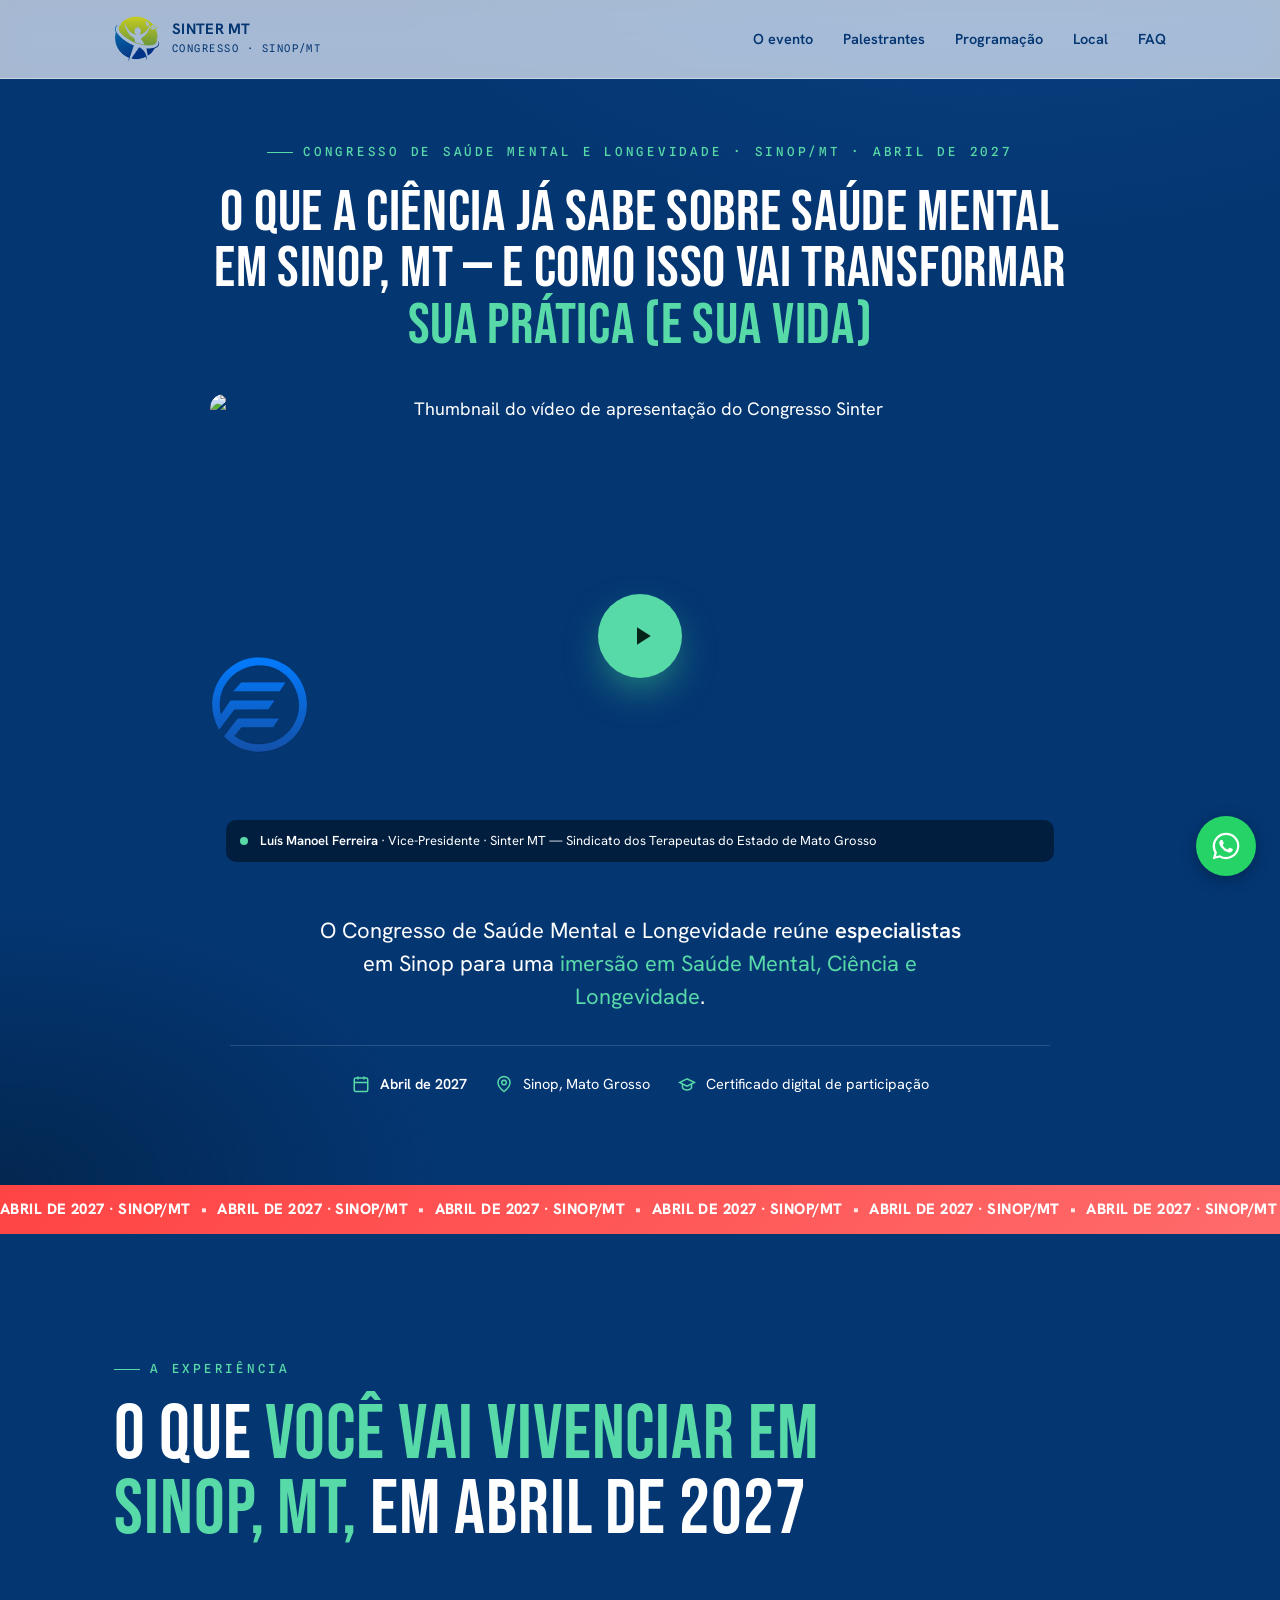
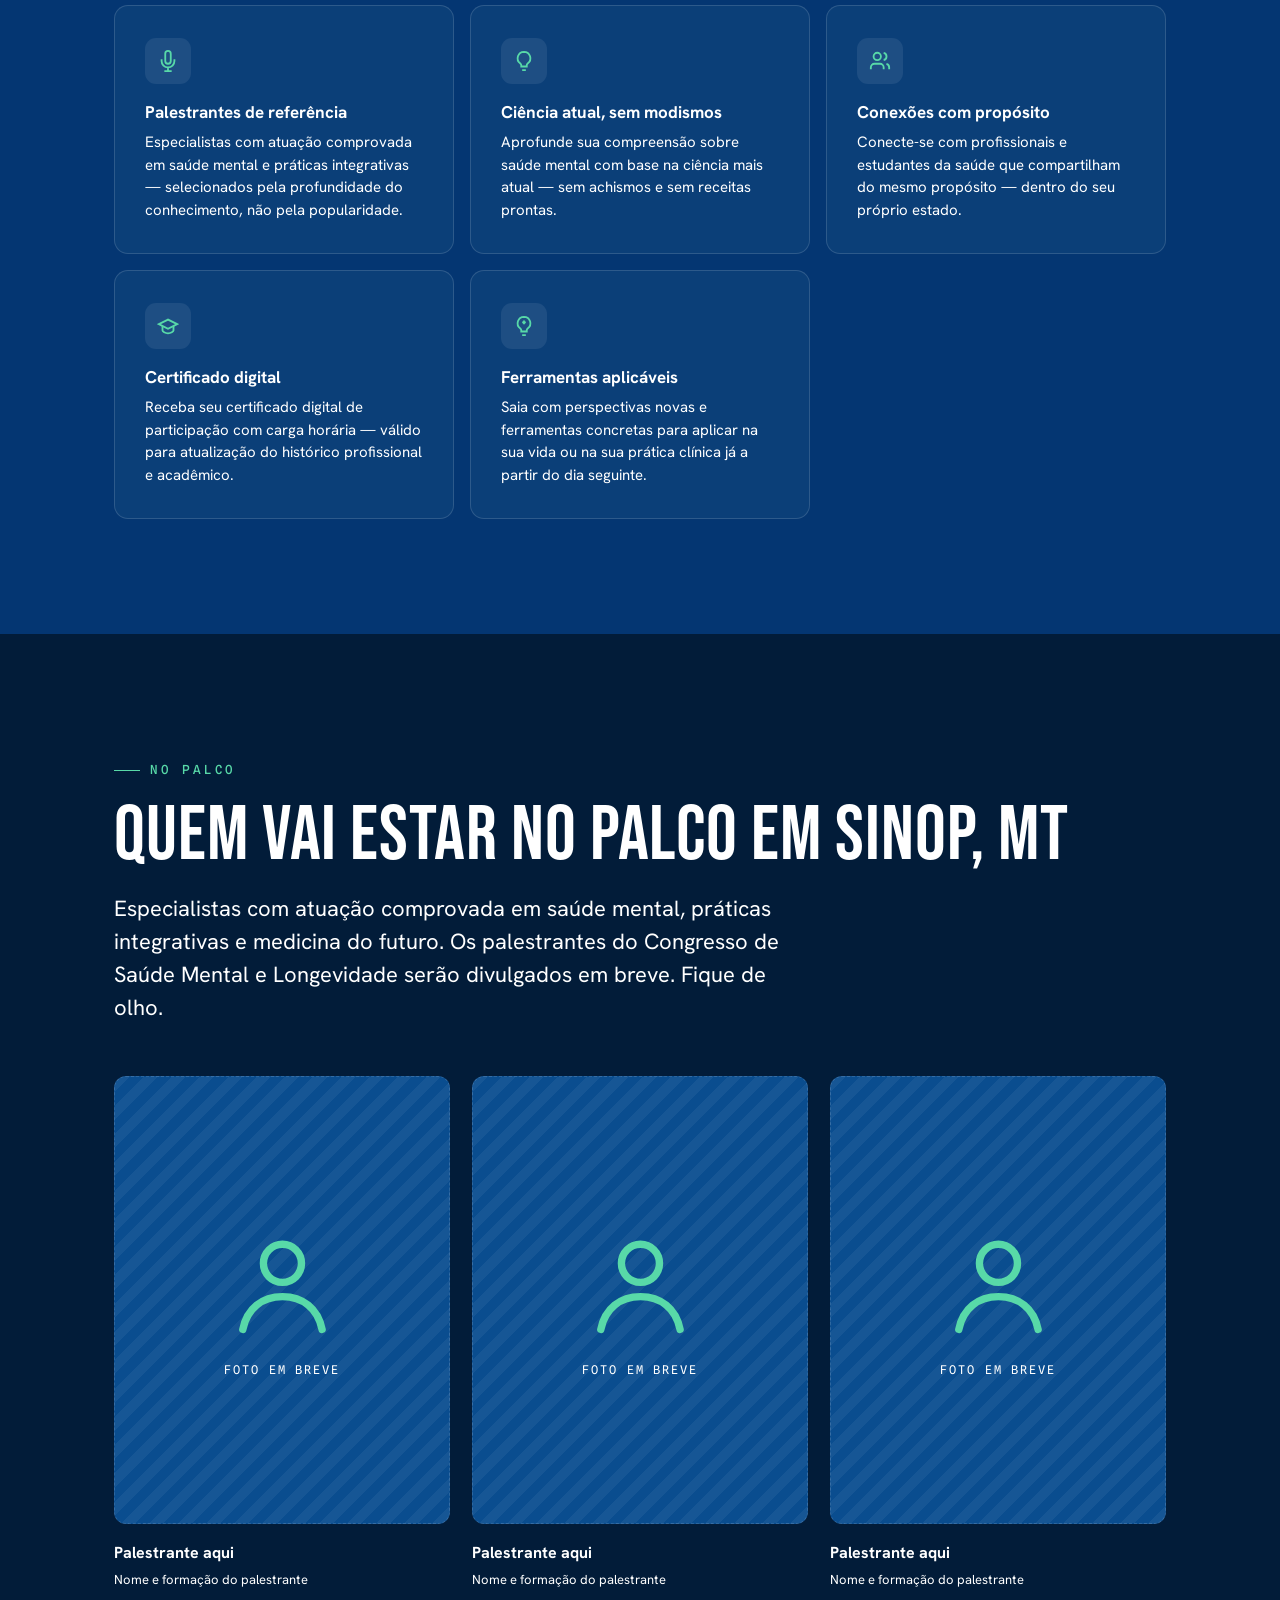
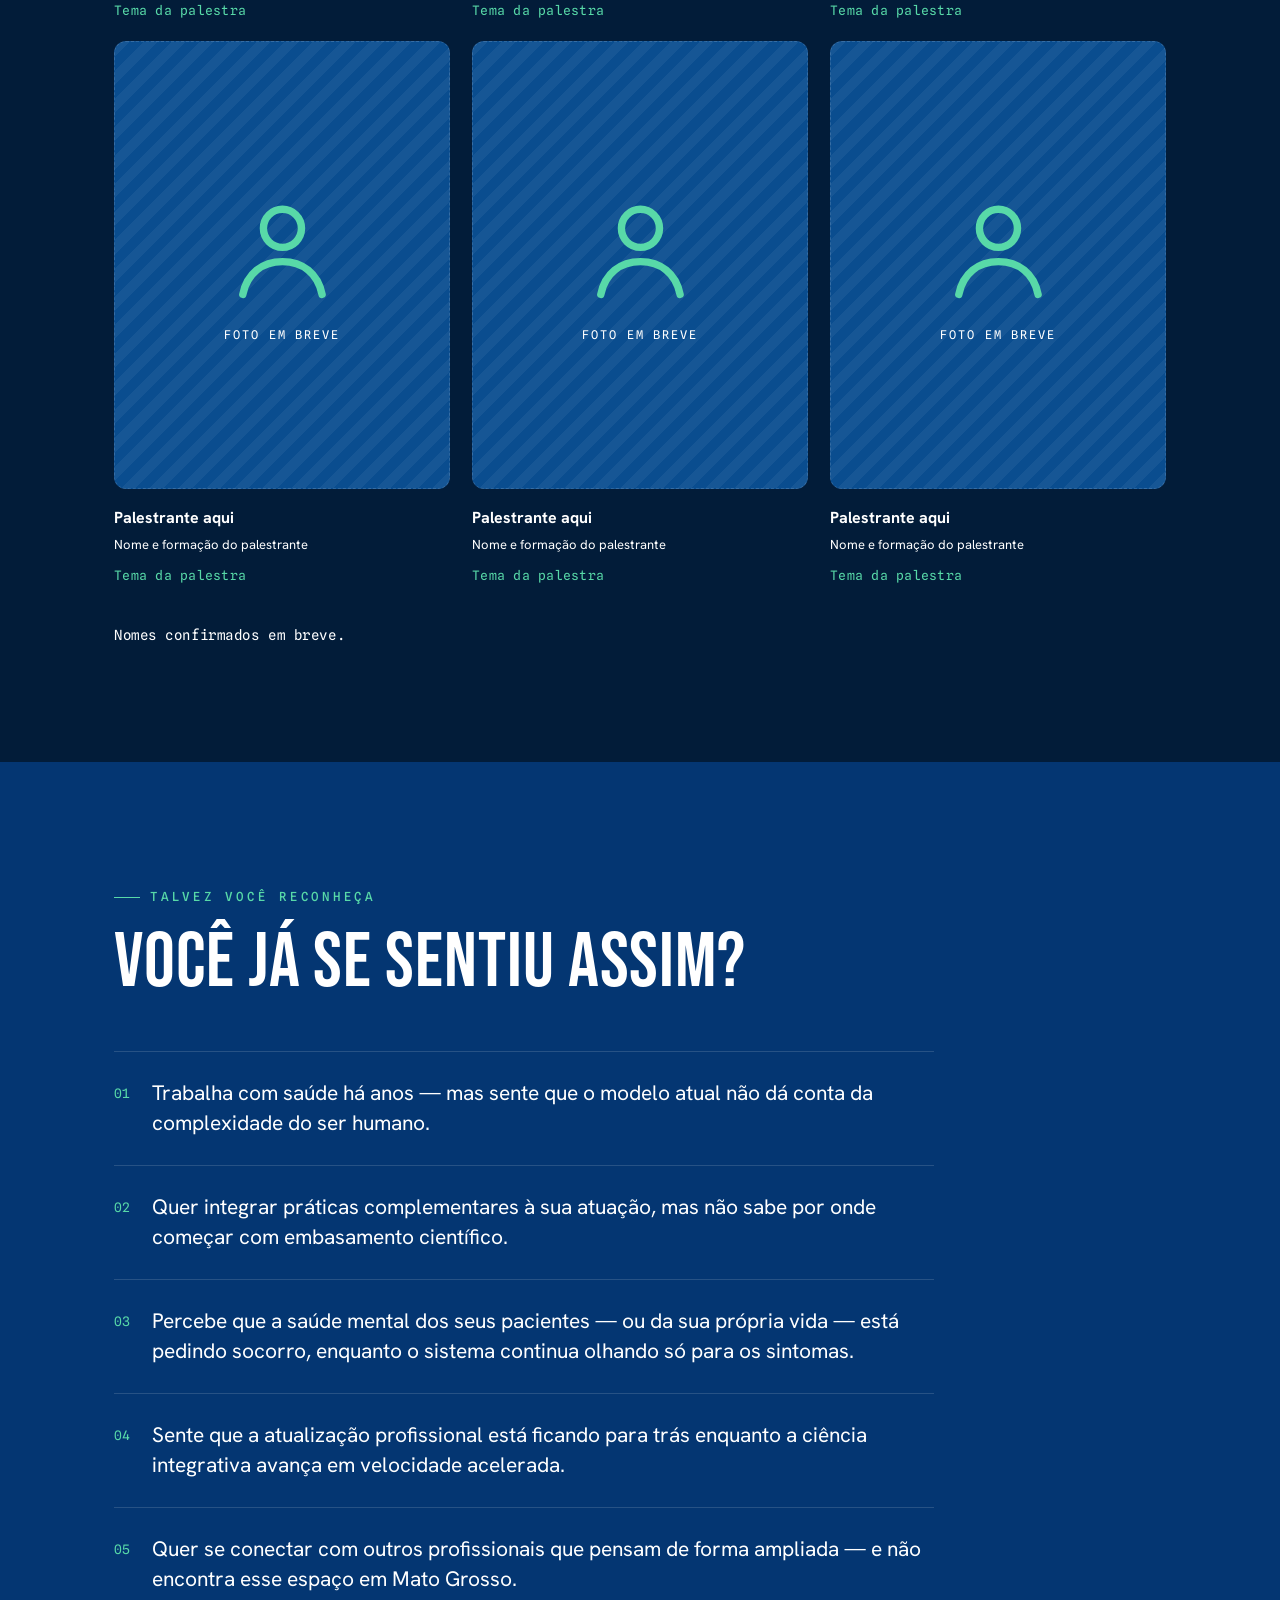
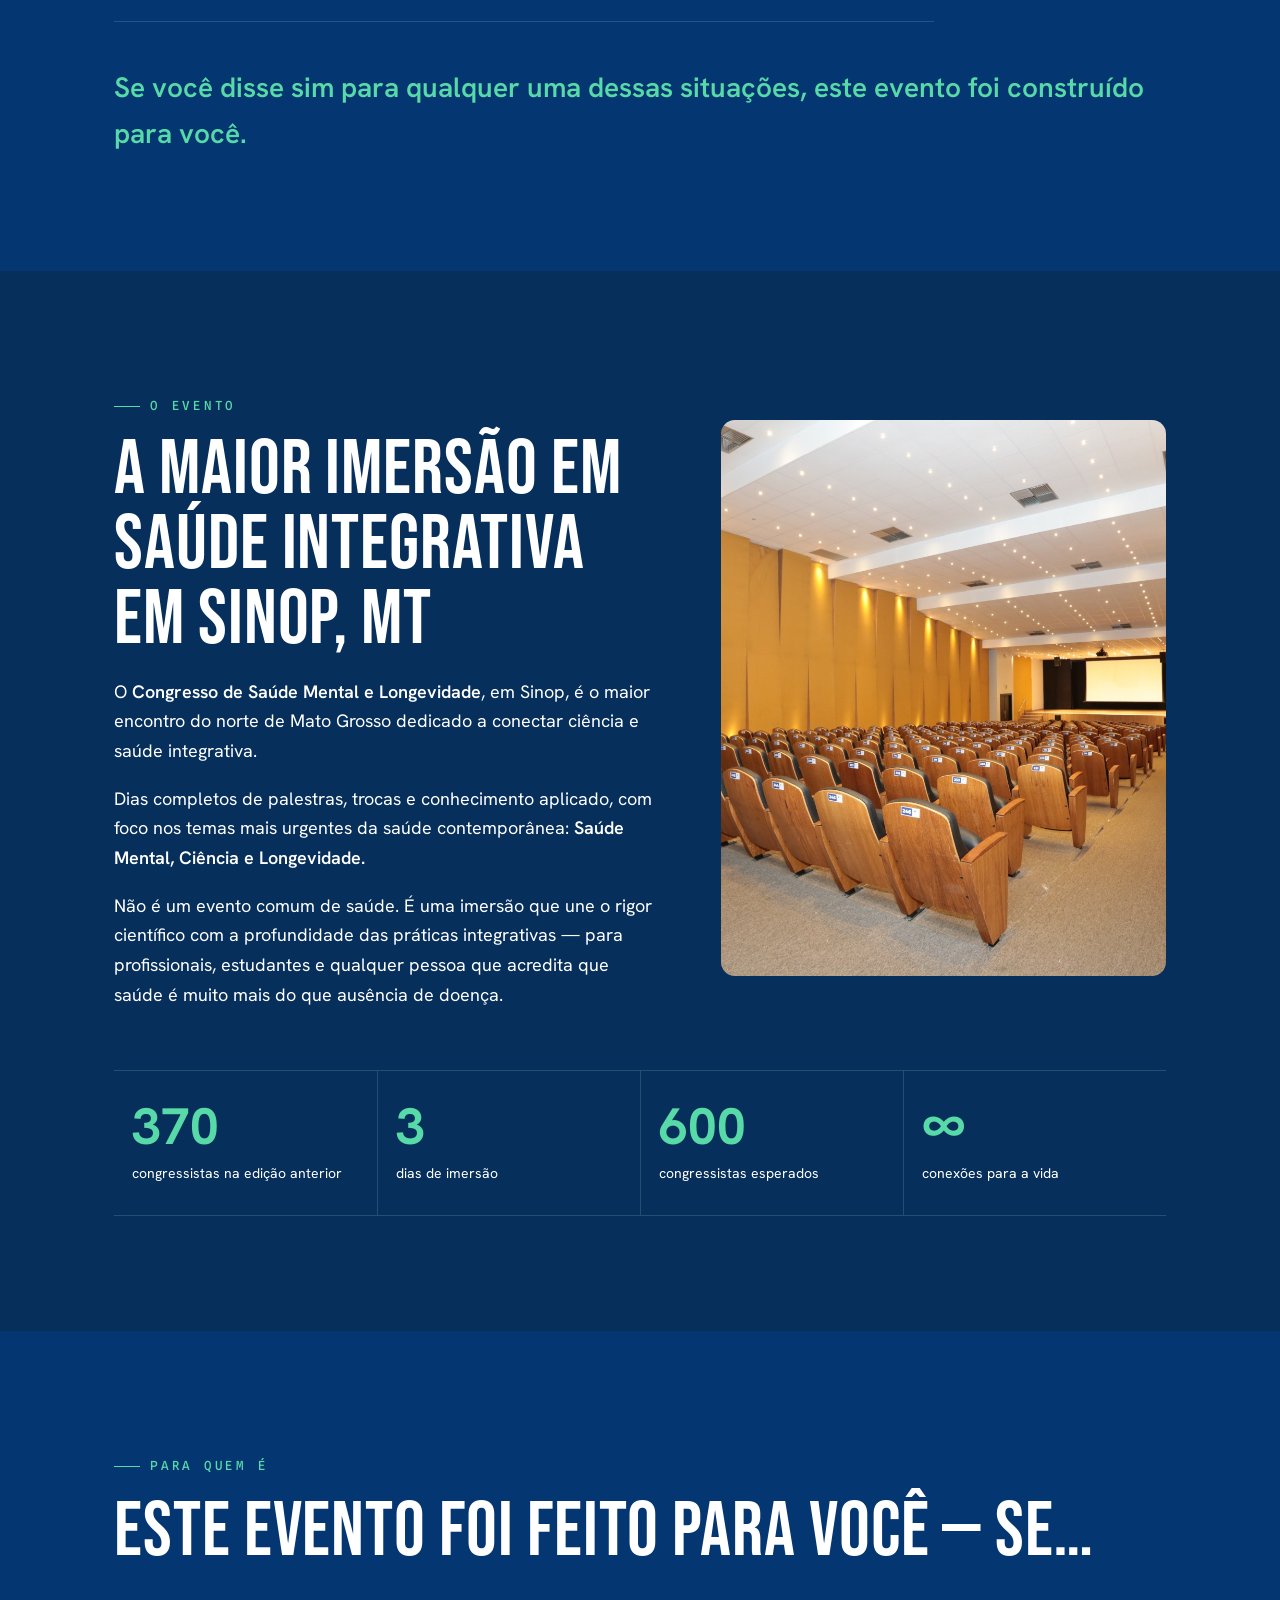
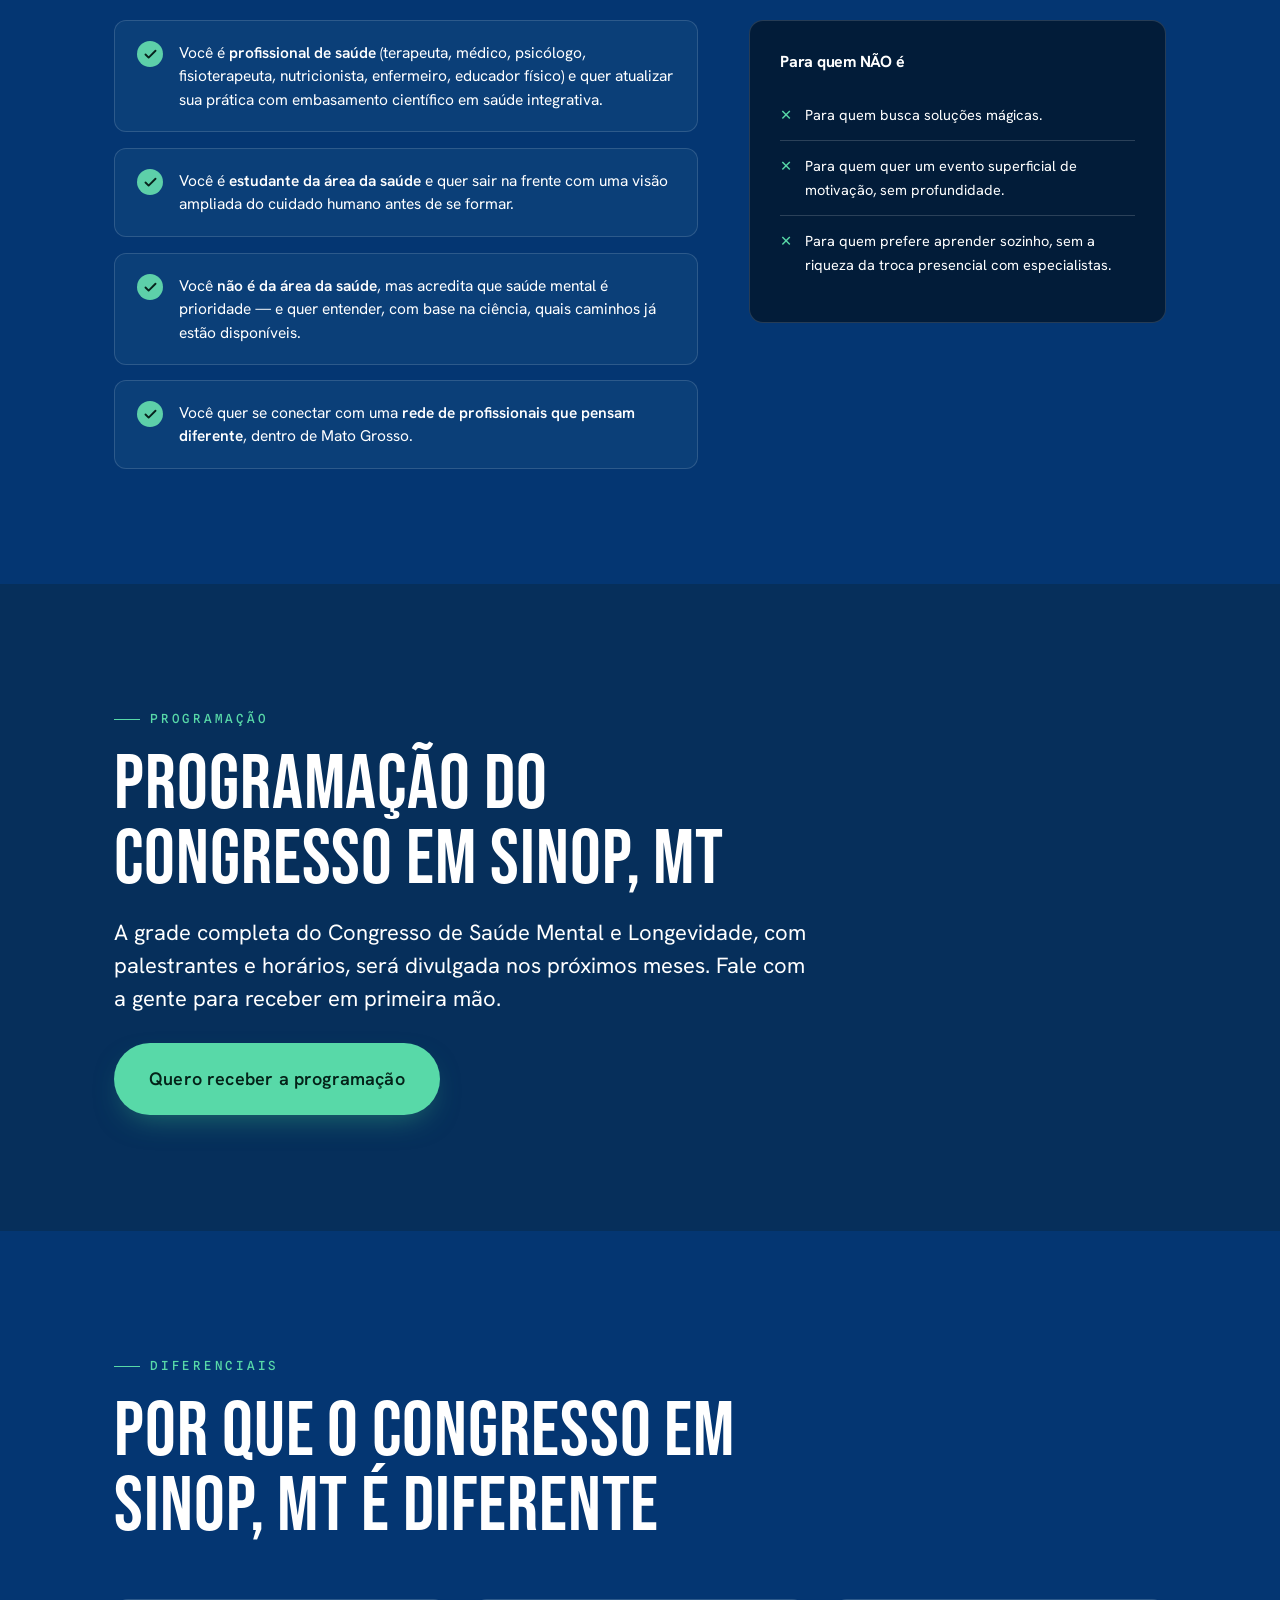
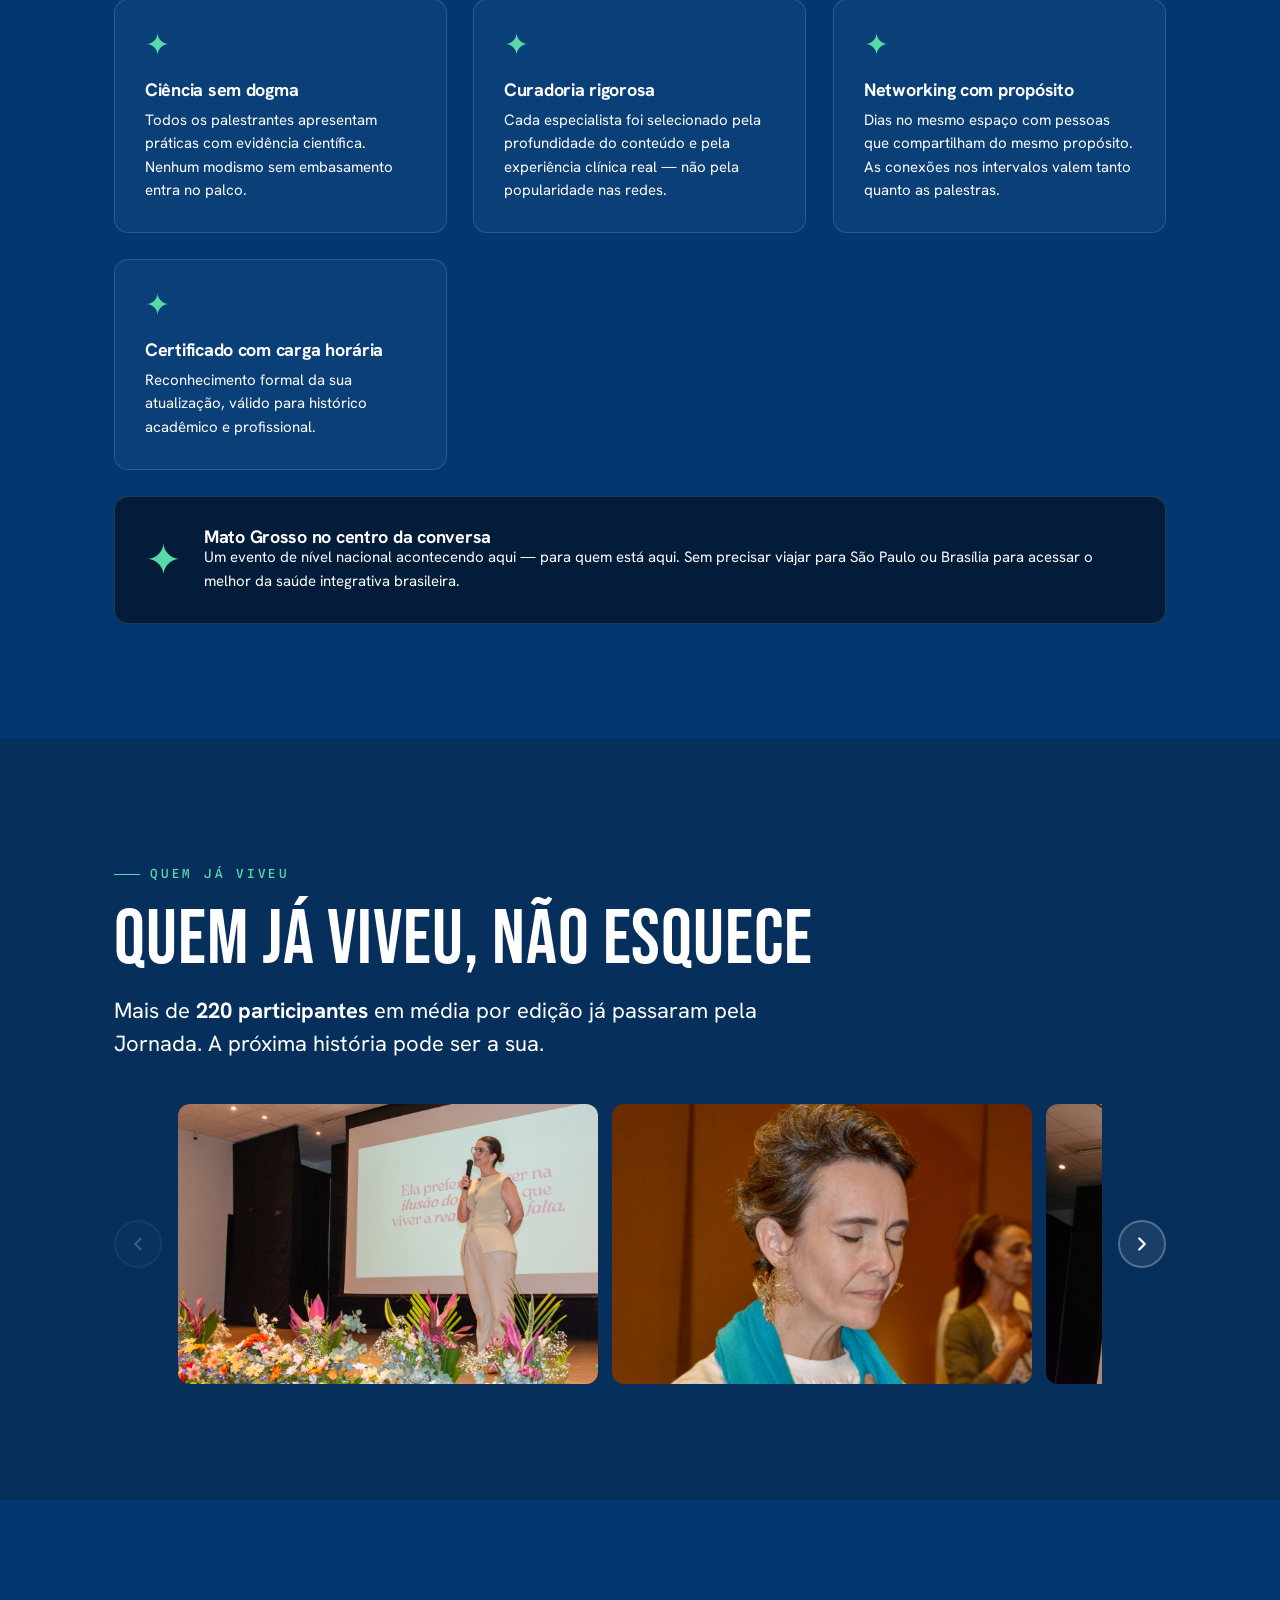
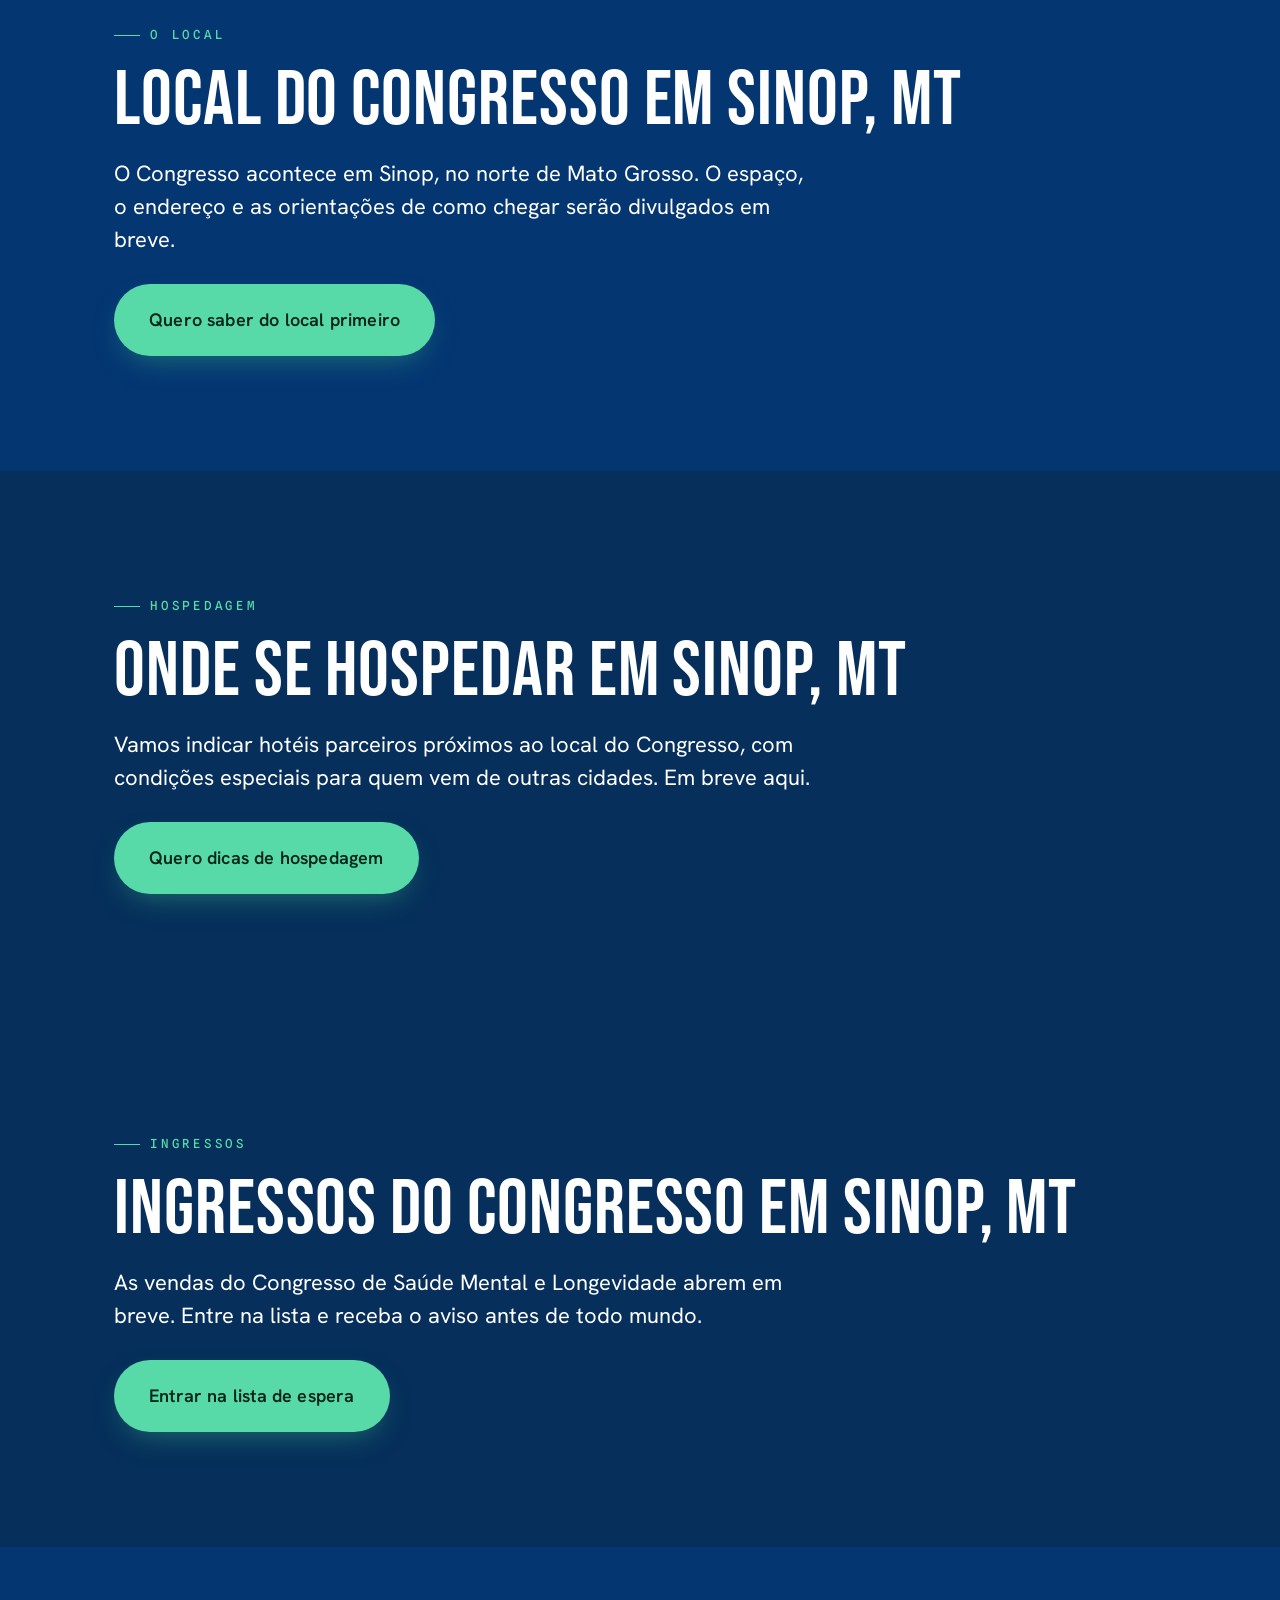
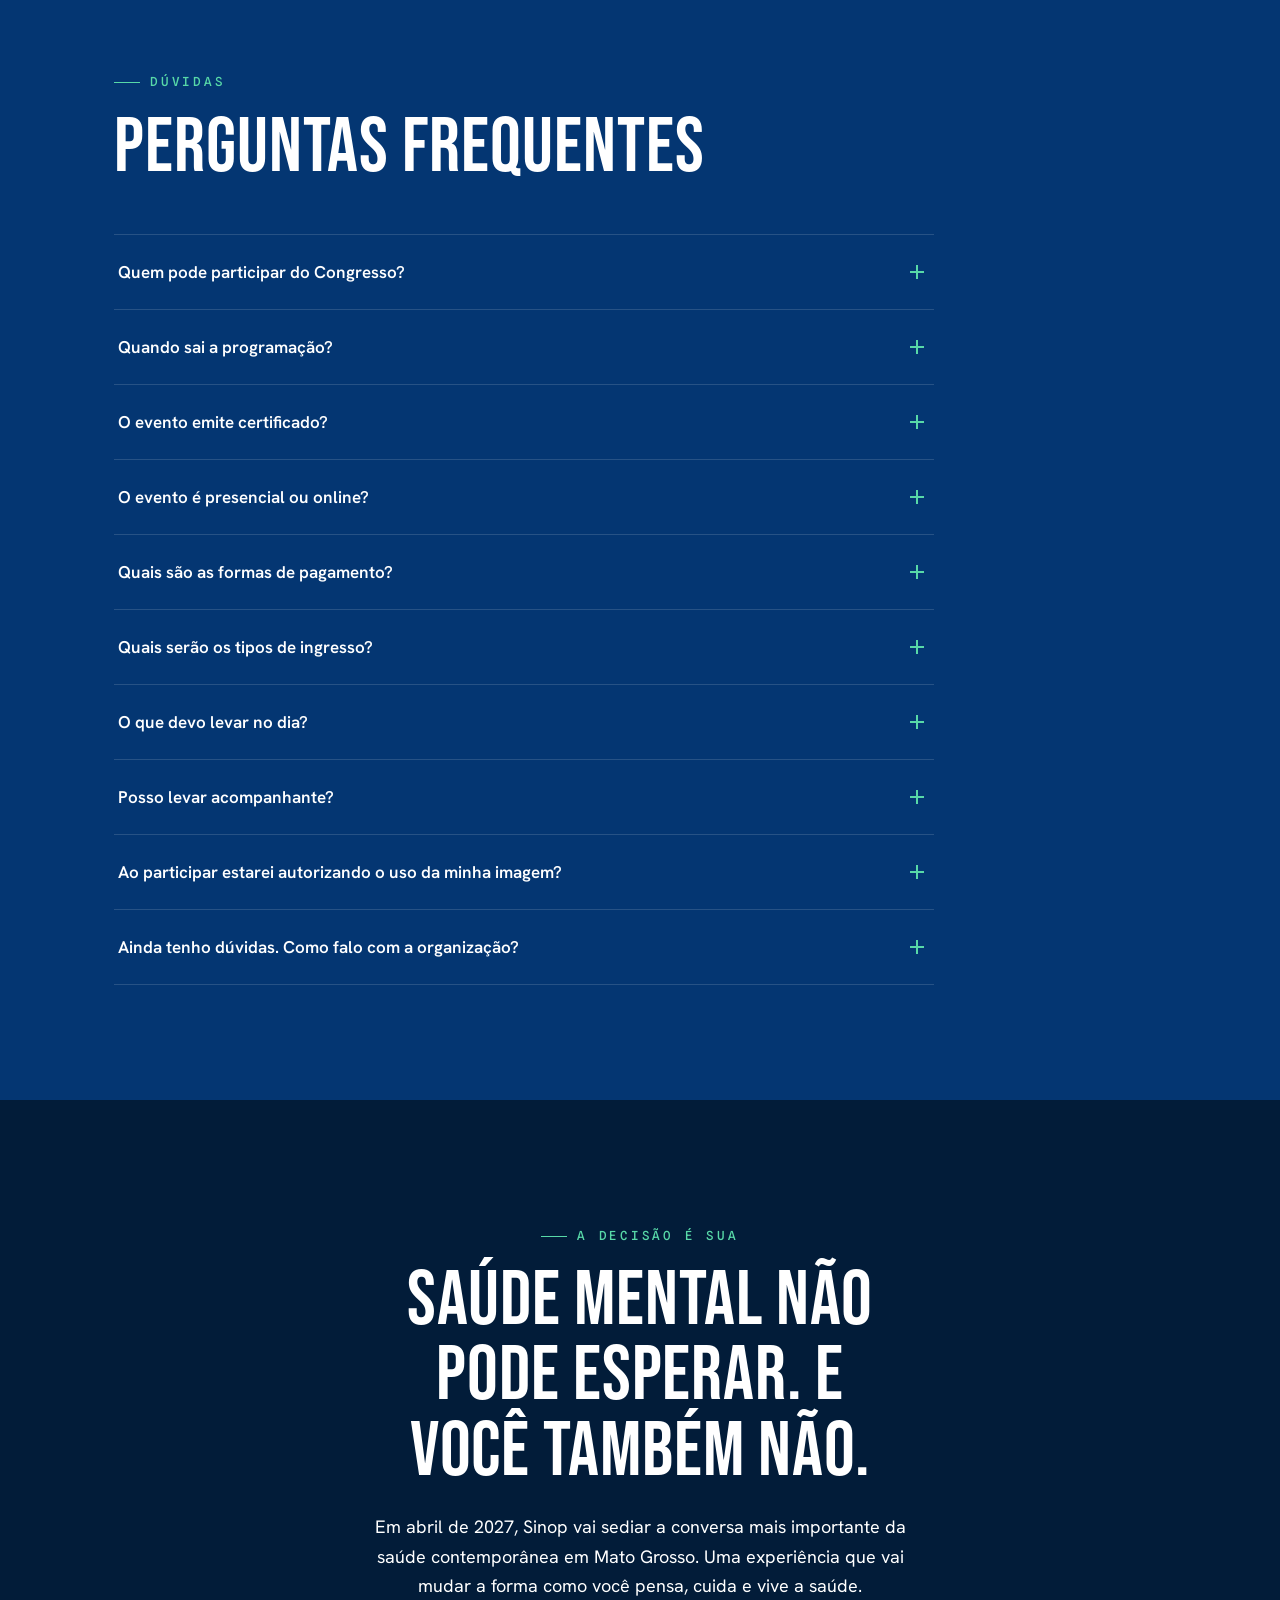
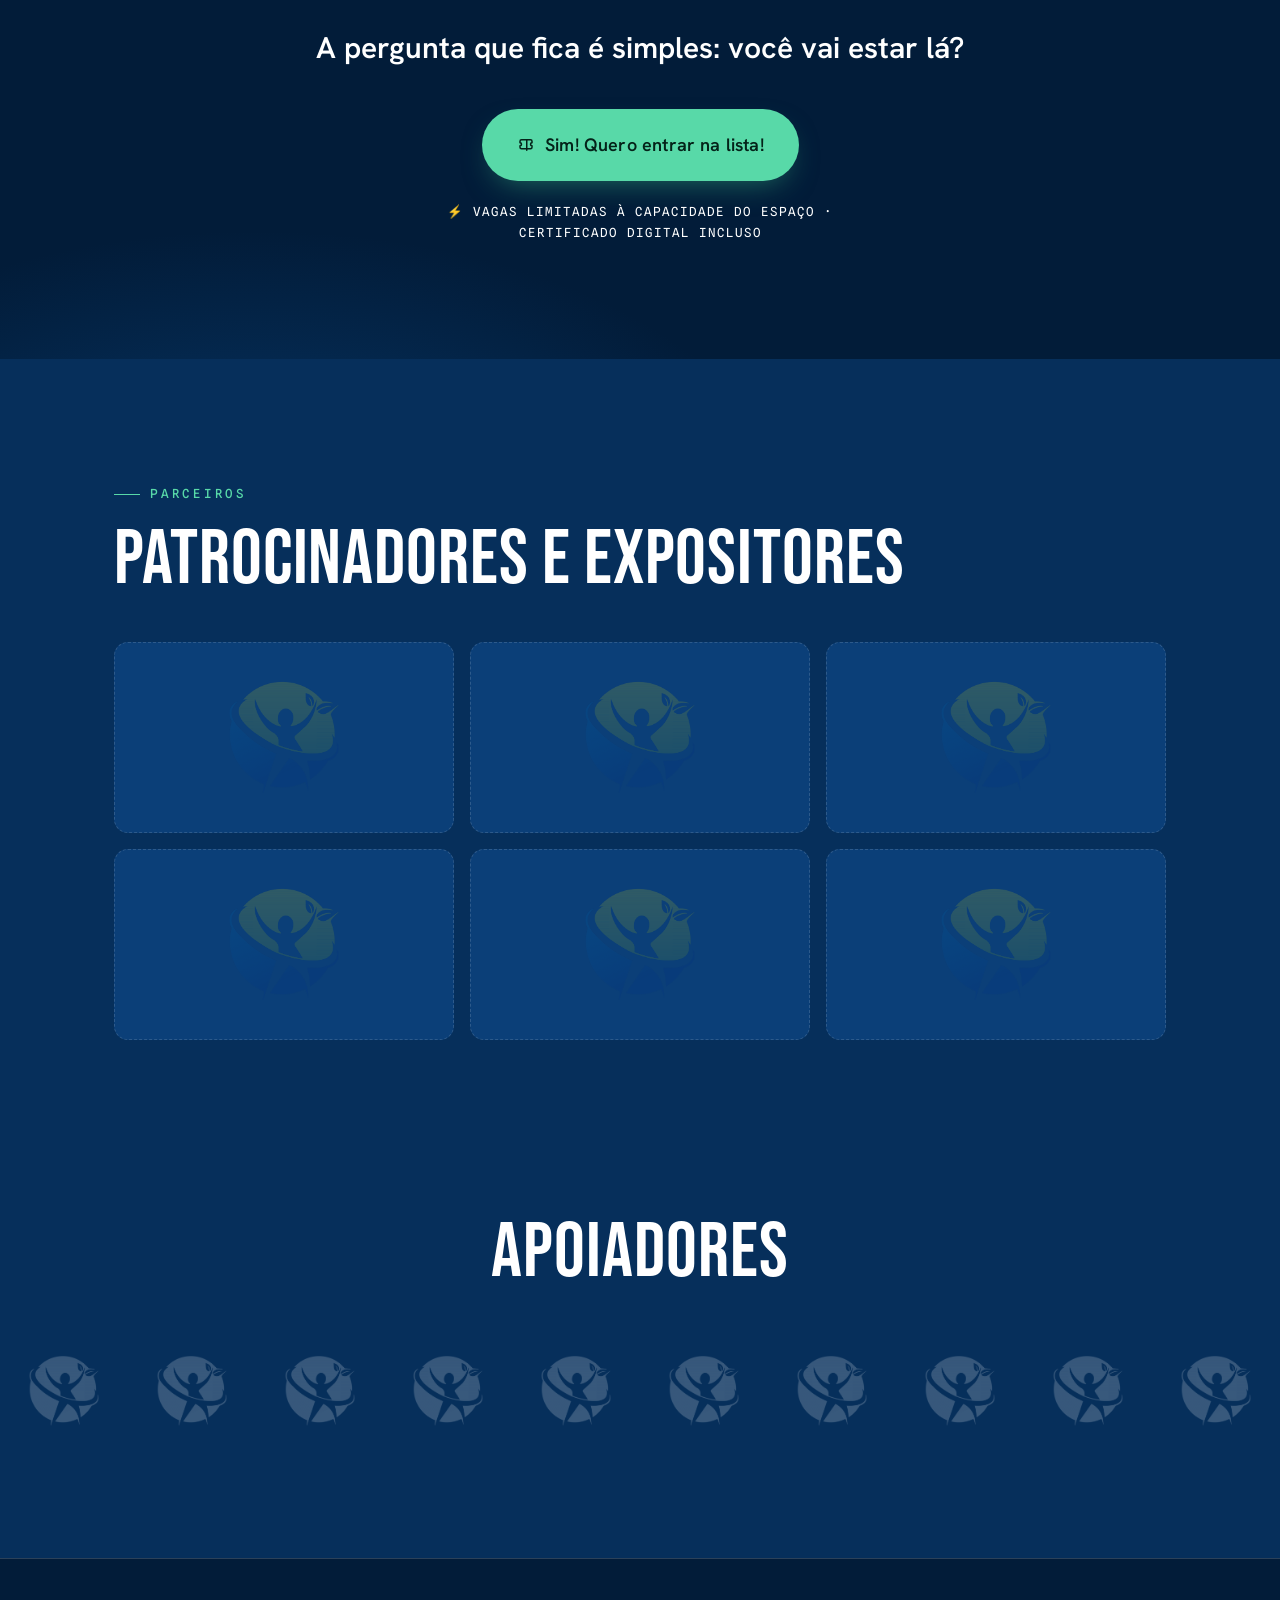
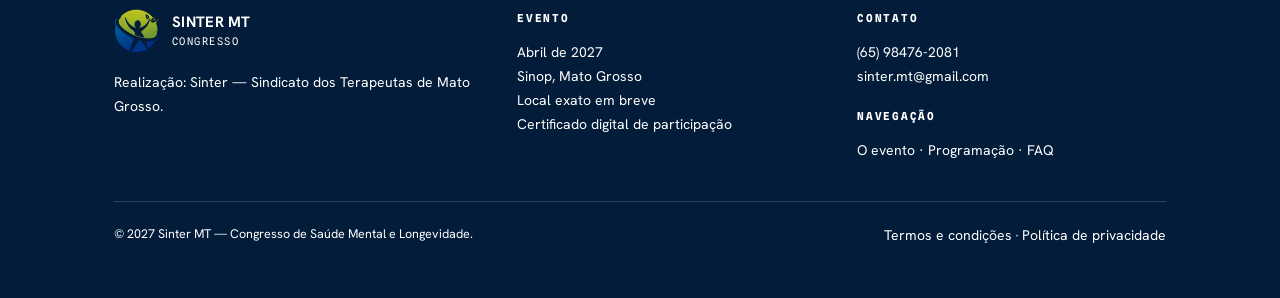
==== commit b88bb62d: "Site: apoiadores com logo da Sinter branca a 20% como exemplo Co-Authored-By: Claude Sonnet 5.5 <nor" ====
--- a/index.html
+++ b/index.html
@@ -532,36 +532,36 @@
 <!-- ============ SEÇÃO 16 — APOIADORES ============ -->
 <section class="section-pad apoio-section" style="background:var(--paper-2);">
   <div class="wrap" style="text-align:center;">
-    <h2 class="reveal" style="color:#fff;font-size:clamp(28px,4vw,50px);font-weight:700;letter-spacing:-0.015em;margin-bottom:48px;">Apoiadores da edição anterior</h2>
+    <h2 class="reveal" style="color:#fff;font-size:clamp(28px,4vw,50px);font-weight:700;letter-spacing:-0.015em;margin-bottom:48px;">Apoiadores</h2>
   </div>
   <div class="marquee-wrapper">
     <div class="marquee-logos">
-      <div class="marquee-set">
-        <img src="img/apoiadores/aqua-coco.png" alt="Aqua Coco" class="logo-aqua" />
-        <img src="img/apoiadores/bons-suspiros.png" alt="Bons Suspiros" class="logo-bons" />
-        <img src="img/apoiadores/suco-prats.png" alt="Suco Prat's" class="logo-suco" />
-        <img src="img/apoiadores/tecno-vida.png" alt="Tecno Vida" />
-      </div>
-      <div class="marquee-set" aria-hidden="true">
-        <img src="img/apoiadores/aqua-coco.png" alt="" class="logo-aqua" />
-        <img src="img/apoiadores/bons-suspiros.png" alt="" class="logo-bons" />
-        <img src="img/apoiadores/suco-prats.png" alt="" class="logo-suco" />
-        <img src="img/apoiadores/tecno-vida.png" alt="" />
-      </div>
-      <div class="marquee-set" aria-hidden="true">
-        <img src="img/apoiadores/aqua-coco.png" alt="" class="logo-aqua" />
-        <img src="img/apoiadores/bons-suspiros.png" alt="" class="logo-bons" />
-        <img src="img/apoiadores/suco-prats.png" alt="" class="logo-suco" />
-        <img src="img/apoiadores/tecno-vida.png" alt="" />
-      </div>
-      <div class="marquee-set" aria-hidden="true">
-        <img src="img/apoiadores/aqua-coco.png" alt="" class="logo-aqua" />
-        <img src="img/apoiadores/bons-suspiros.png" alt="" class="logo-bons" />
-        <img src="img/apoiadores/suco-prats.png" alt="" class="logo-suco" />
-        <img src="img/apoiadores/tecno-vida.png" alt="" />
-      </div>
-    </div>
-  </div>
+    <div class="marquee-set">
+      <img src="img/logo-sinter.png" alt="Espaço para apoiador" class="sinter-ph" />
+      <img src="img/logo-sinter.png" alt="Espaço para apoiador" class="sinter-ph" />
+      <img src="img/logo-sinter.png" alt="Espaço para apoiador" class="sinter-ph" />
+      <img src="img/logo-sinter.png" alt="Espaço para apoiador" class="sinter-ph" />
+      <img src="img/logo-sinter.png" alt="Espaço para apoiador" class="sinter-ph" />
+      <img src="img/logo-sinter.png" alt="Espaço para apoiador" class="sinter-ph" />
+    </div>
+    <div class="marquee-set" aria-hidden="true">
+      <img src="img/logo-sinter.png" alt="" class="sinter-ph" />
+      <img src="img/logo-sinter.png" alt="" class="sinter-ph" />
+      <img src="img/logo-sinter.png" alt="" class="sinter-ph" />
+      <img src="img/logo-sinter.png" alt="" class="sinter-ph" />
+      <img src="img/logo-sinter.png" alt="" class="sinter-ph" />
+      <img src="img/logo-sinter.png" alt="" class="sinter-ph" />
+    </div>
+    <div class="marquee-set" aria-hidden="true">
+      <img src="img/logo-sinter.png" alt="" class="sinter-ph" />
+      <img src="img/logo-sinter.png" alt="" class="sinter-ph" />
+      <img src="img/logo-sinter.png" alt="" class="sinter-ph" />
+      <img src="img/logo-sinter.png" alt="" class="sinter-ph" />
+      <img src="img/logo-sinter.png" alt="" class="sinter-ph" />
+      <img src="img/logo-sinter.png" alt="" class="sinter-ph" />
+    </div>
+  </div>
+</div>
 </section>
 
 <!-- ============ FOOTER ============ -->
--- a/styles.css
+++ b/styles.css
@@ -903,3 +903,7 @@
 .sponsor-ph { aspect-ratio: 16 / 9; display: grid; place-items: center; background: var(--white); border: 1px dashed var(--line); border-radius: 14px; }
 .sponsor-ph img { width: 34%; height: auto; opacity: .2; }
 @media (max-width: 640px) { .sponsor-ph-grid { grid-template-columns: repeat(2, 1fr); gap: 10px; } .sponsor-ph img { width: 44%; } }
+
+/* SINTER-PH: logo da Sinter toda branca a 20% como exemplo nos apoiadores */
+.marquee-set img.sinter-ph { height: 72px; width: auto; filter: brightness(0) invert(1); opacity: .2; }
+@media (max-width: 640px) { .marquee-set img.sinter-ph { height: 52px; } }
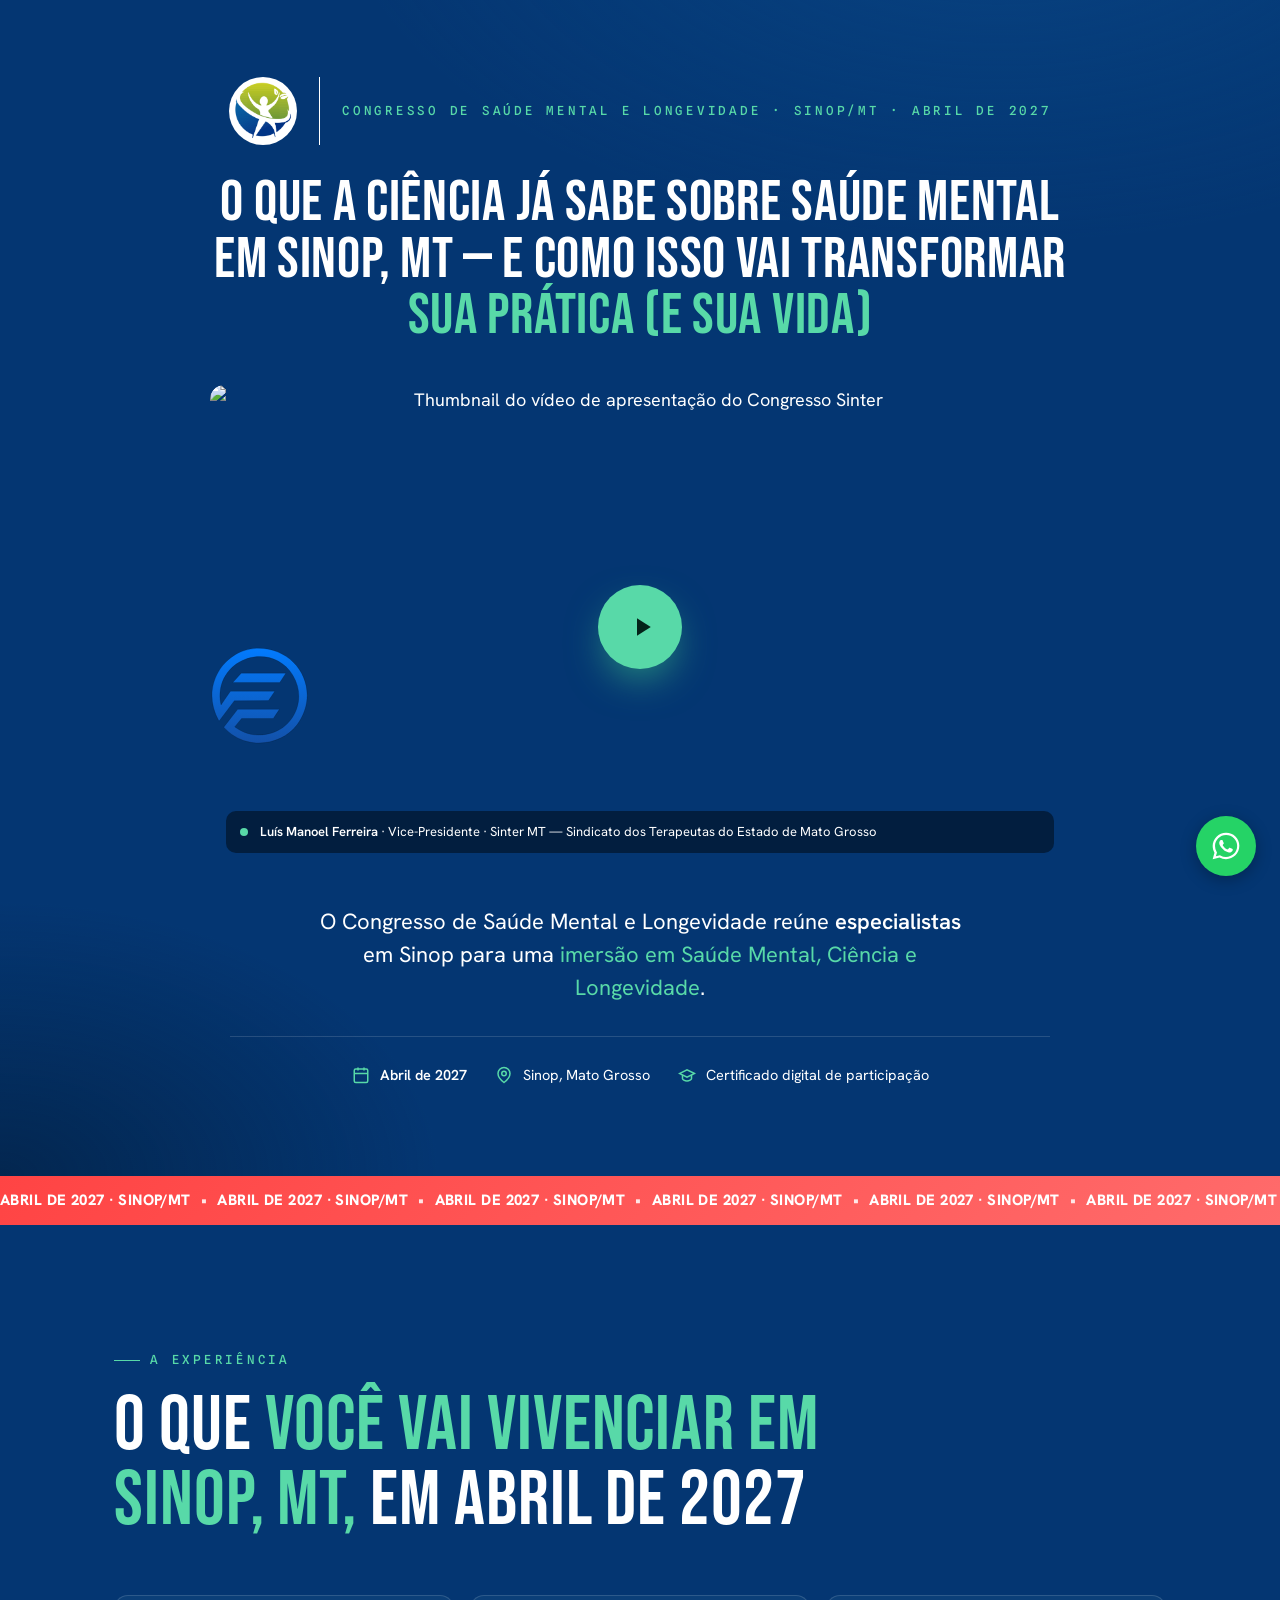
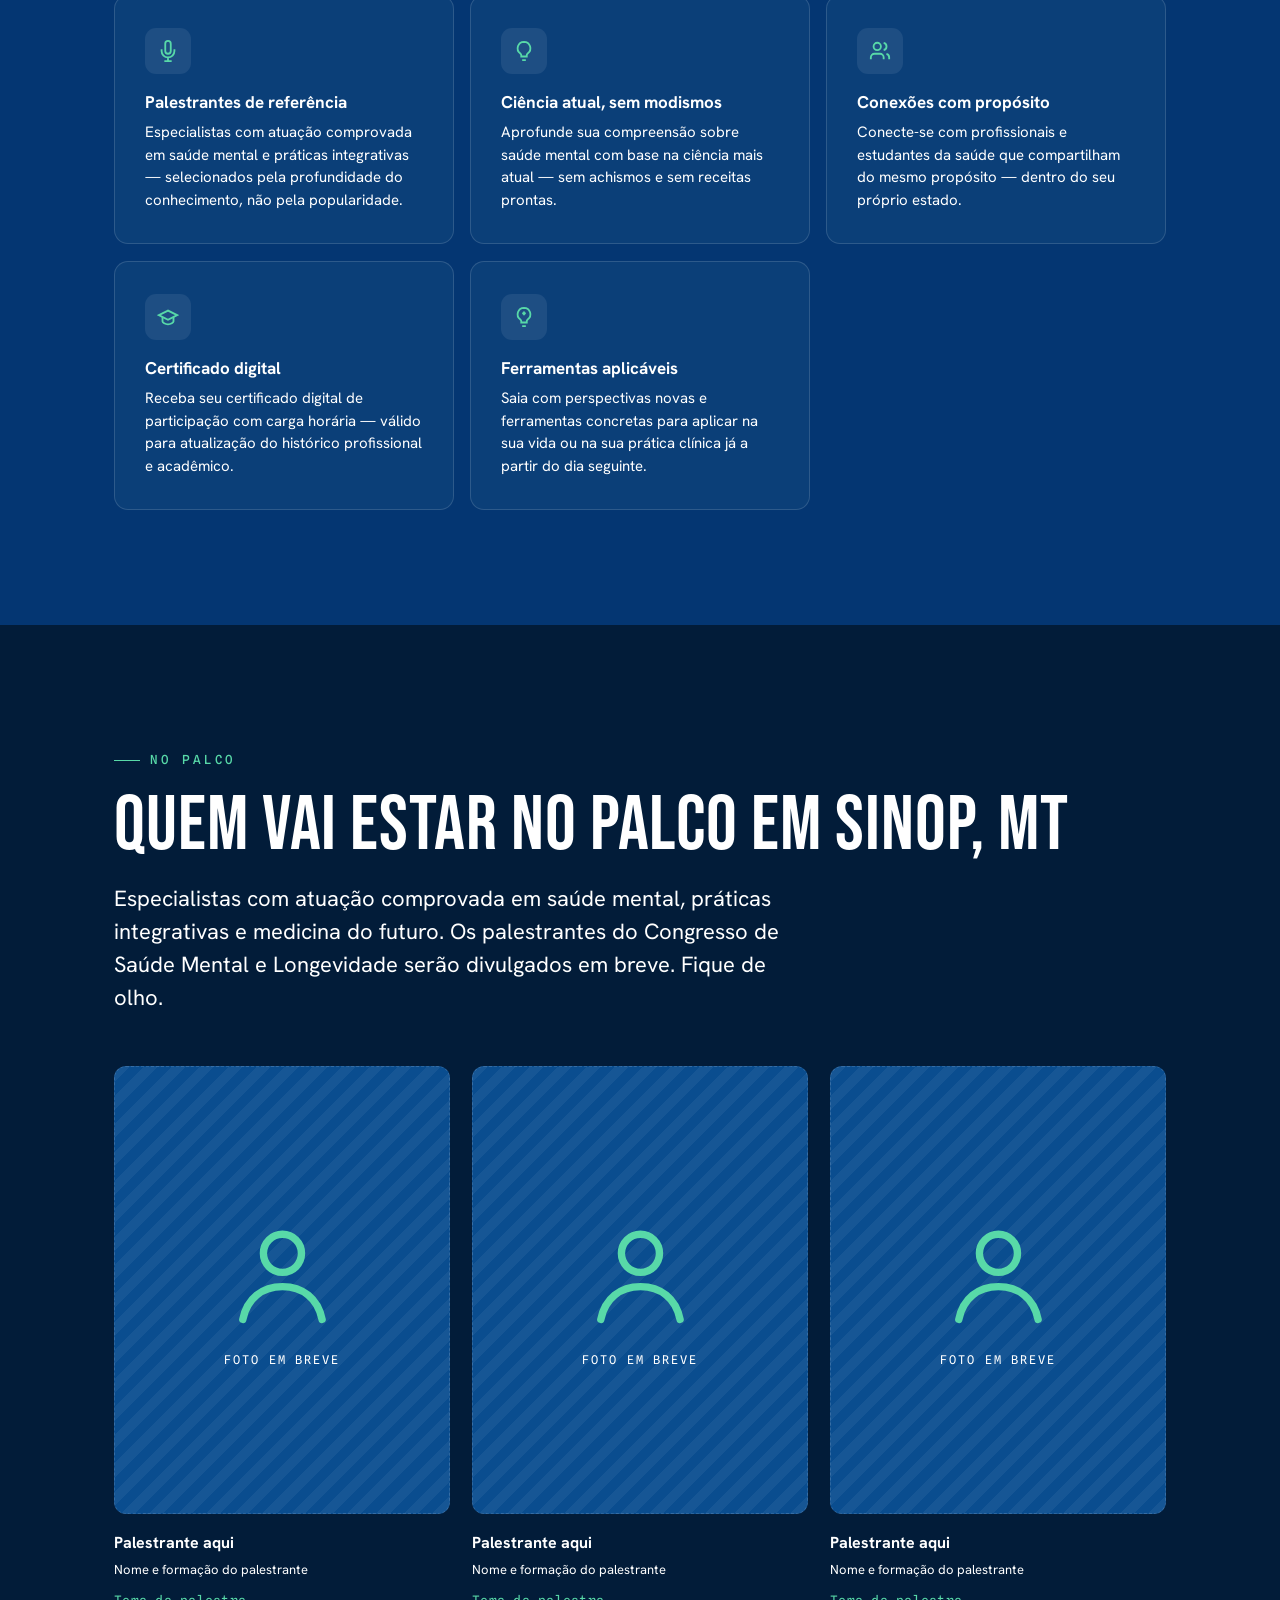
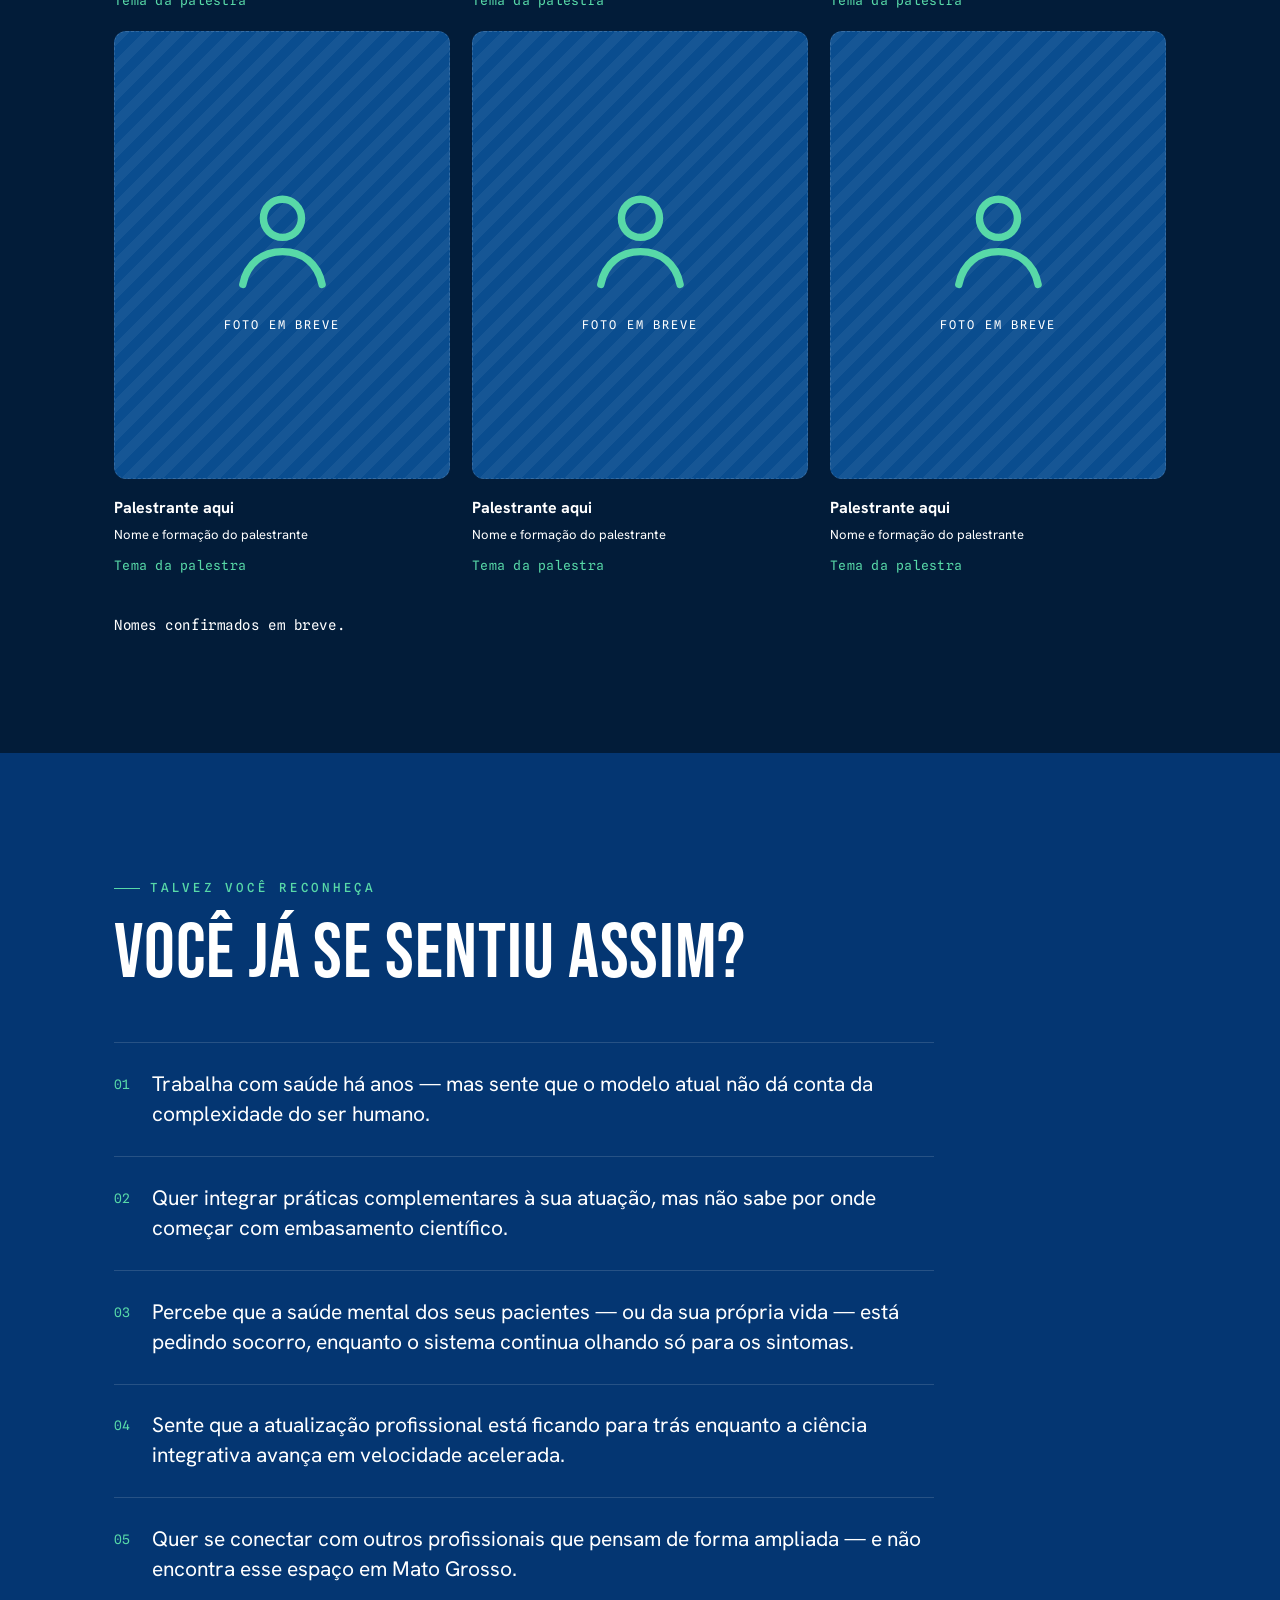
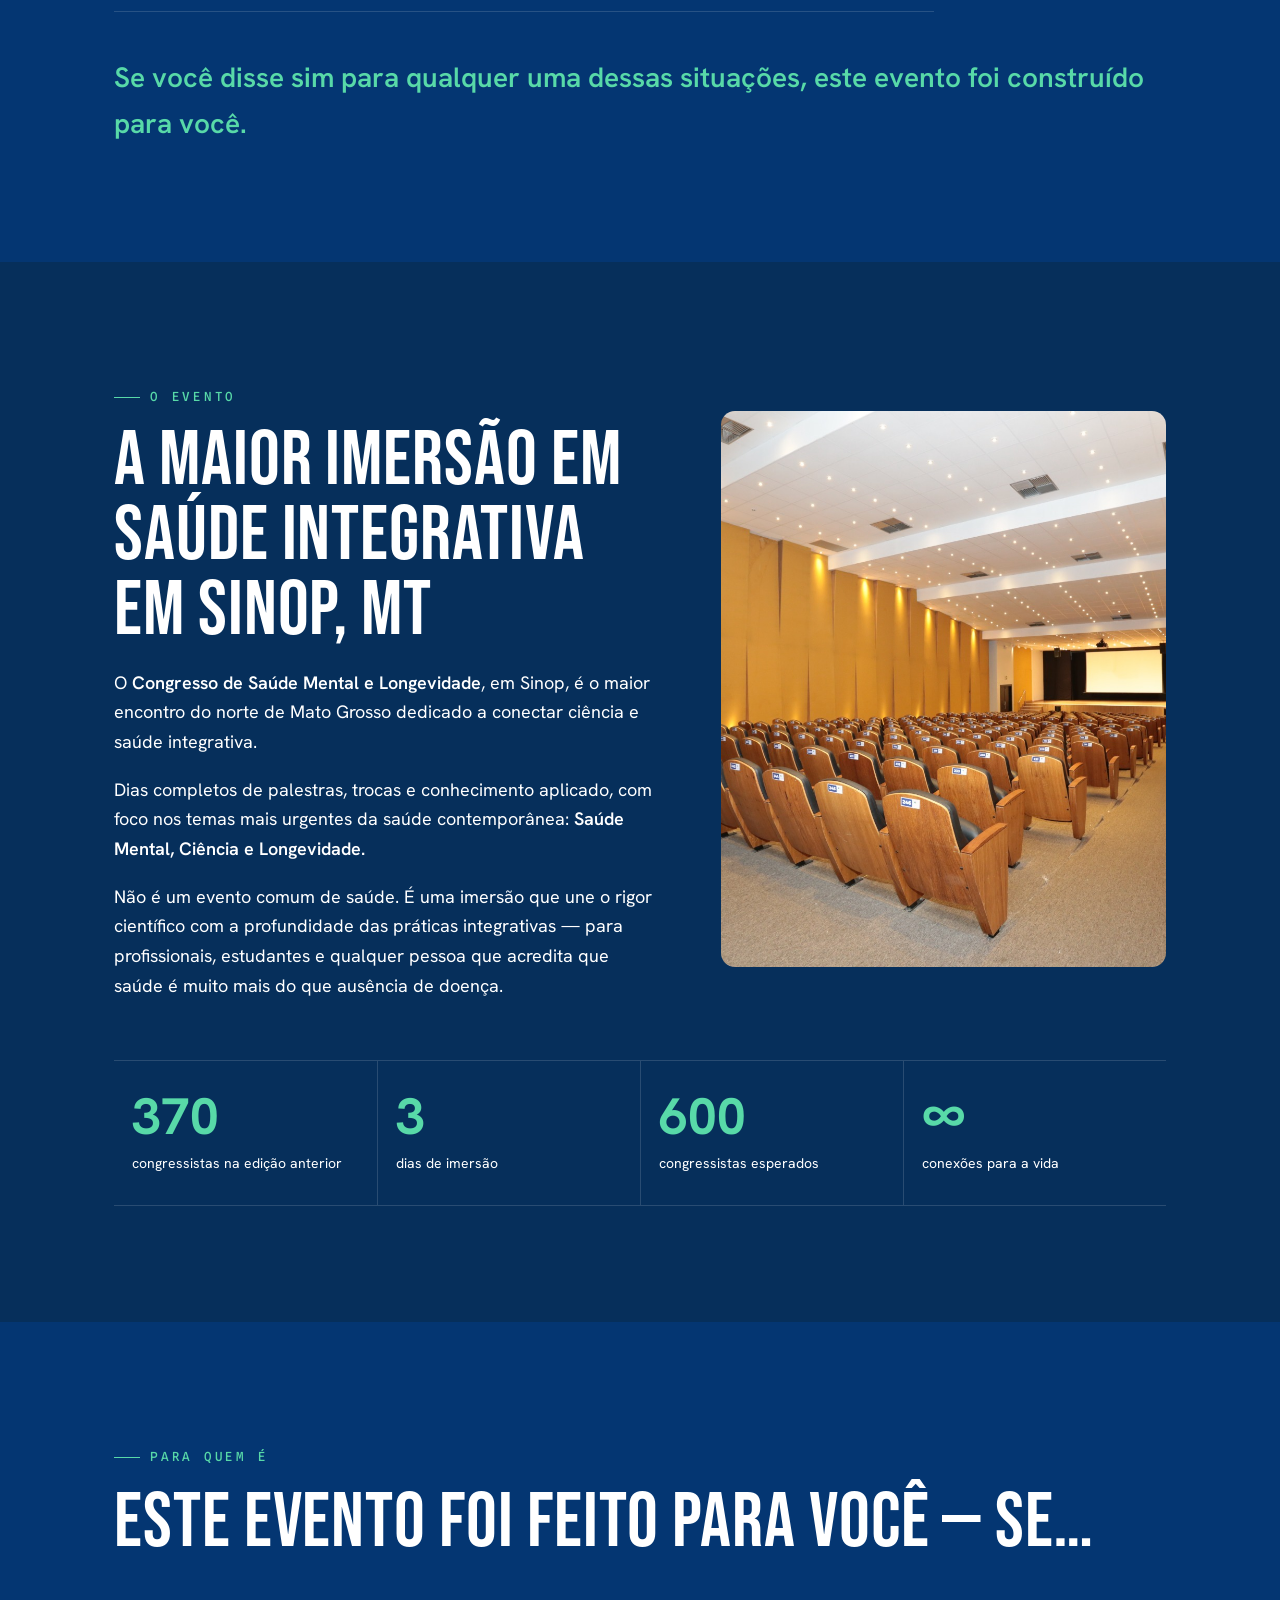
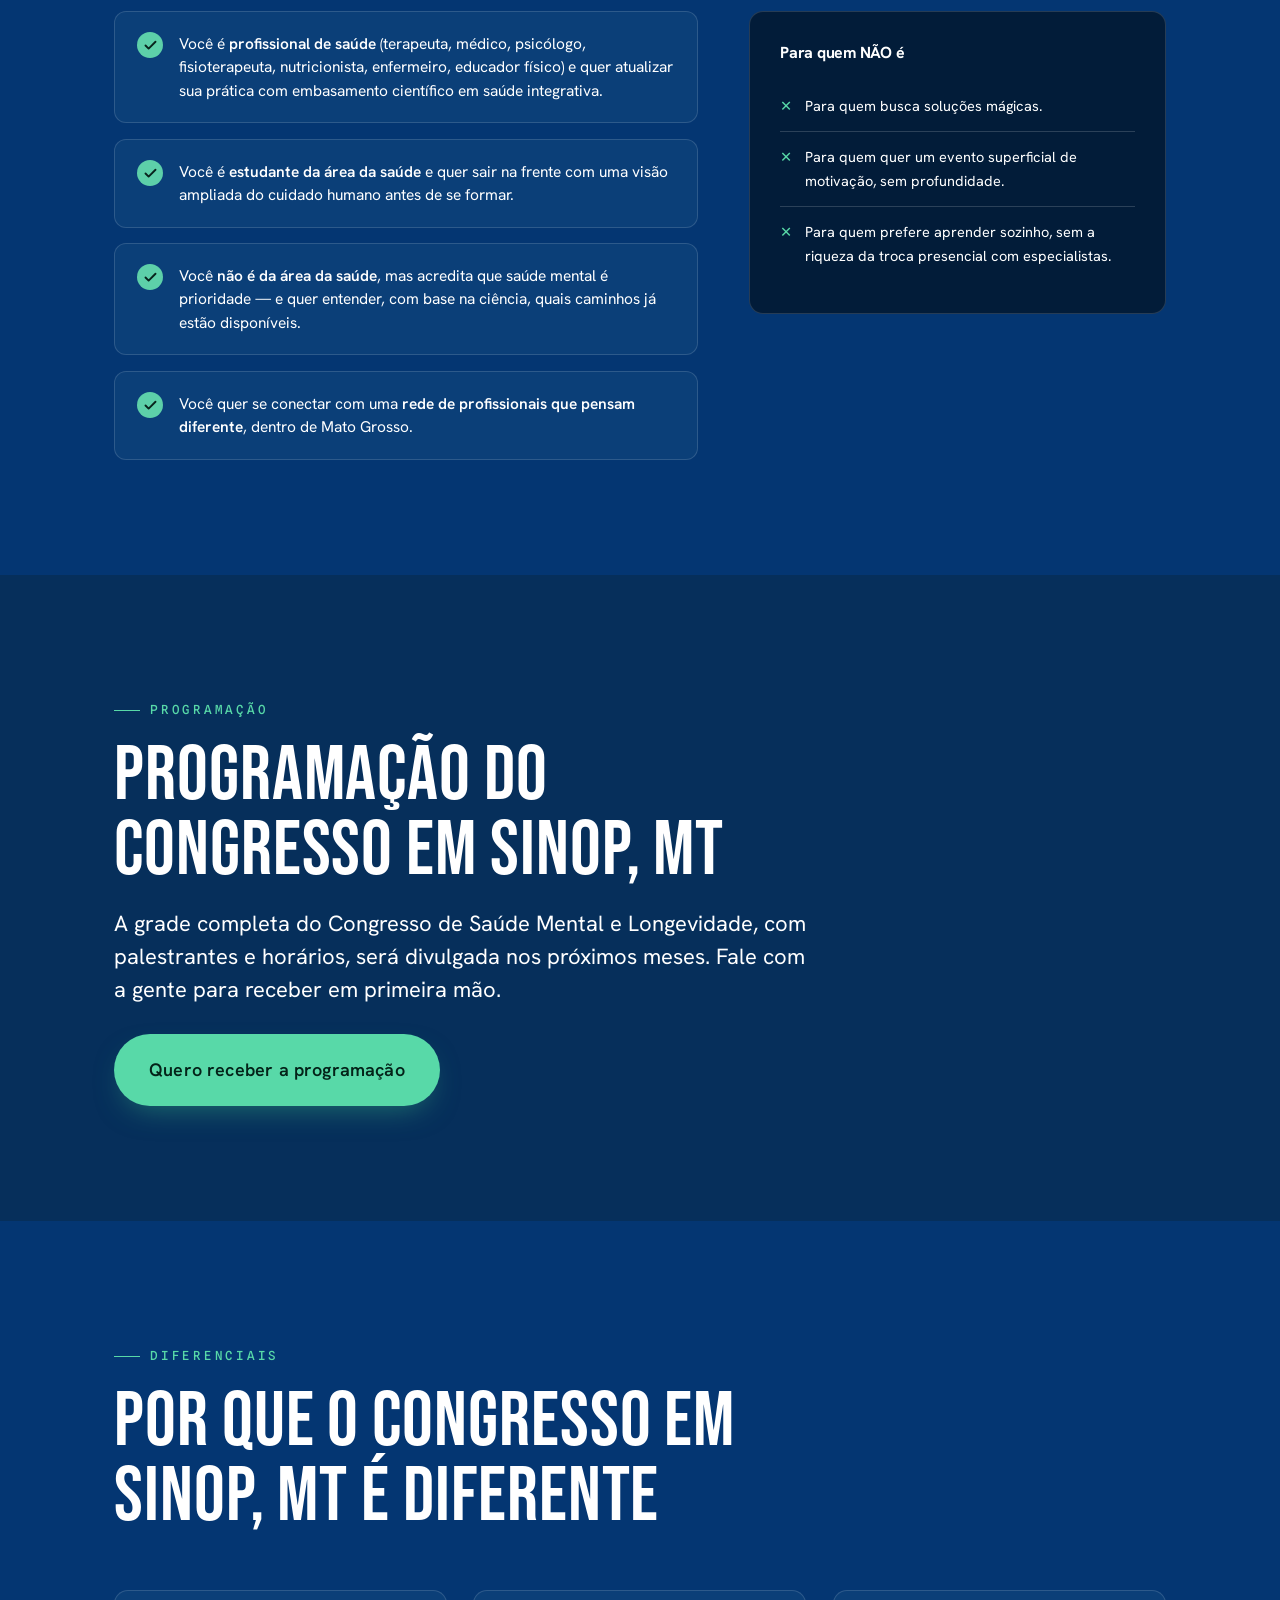
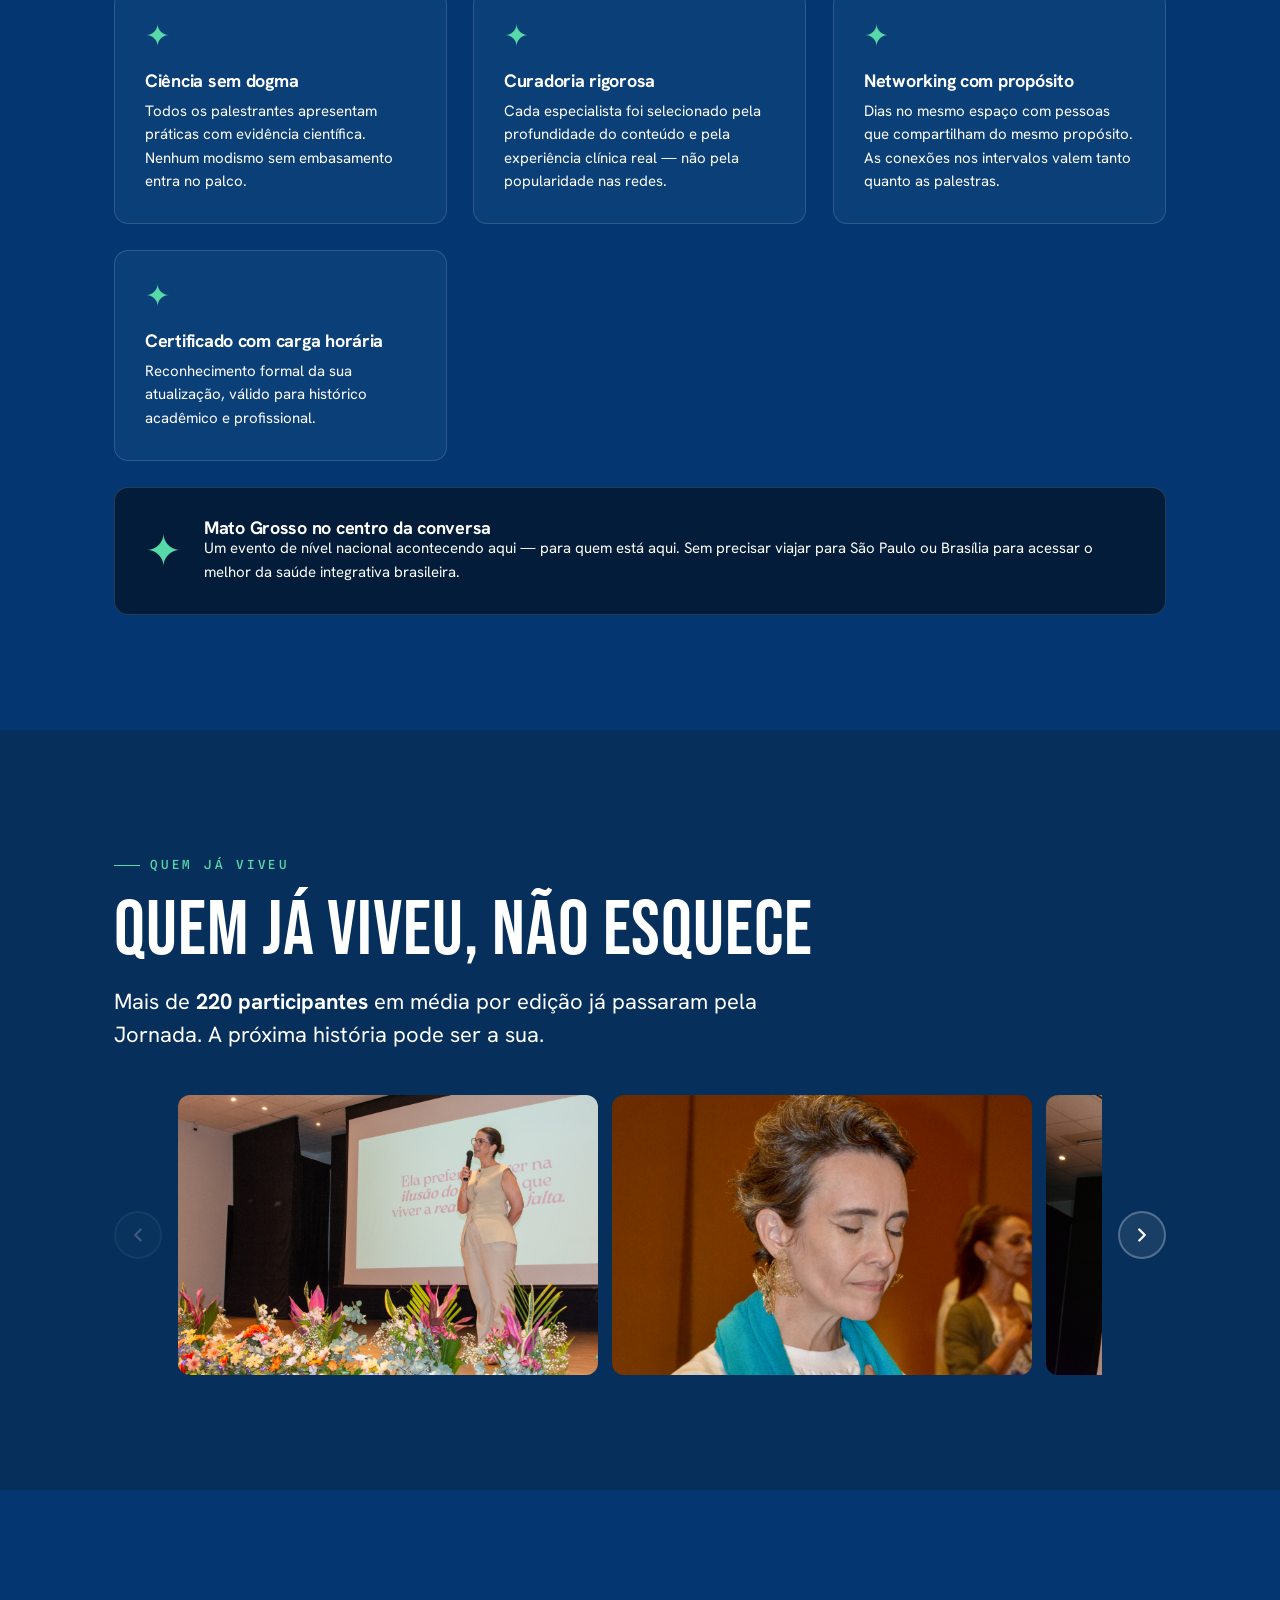
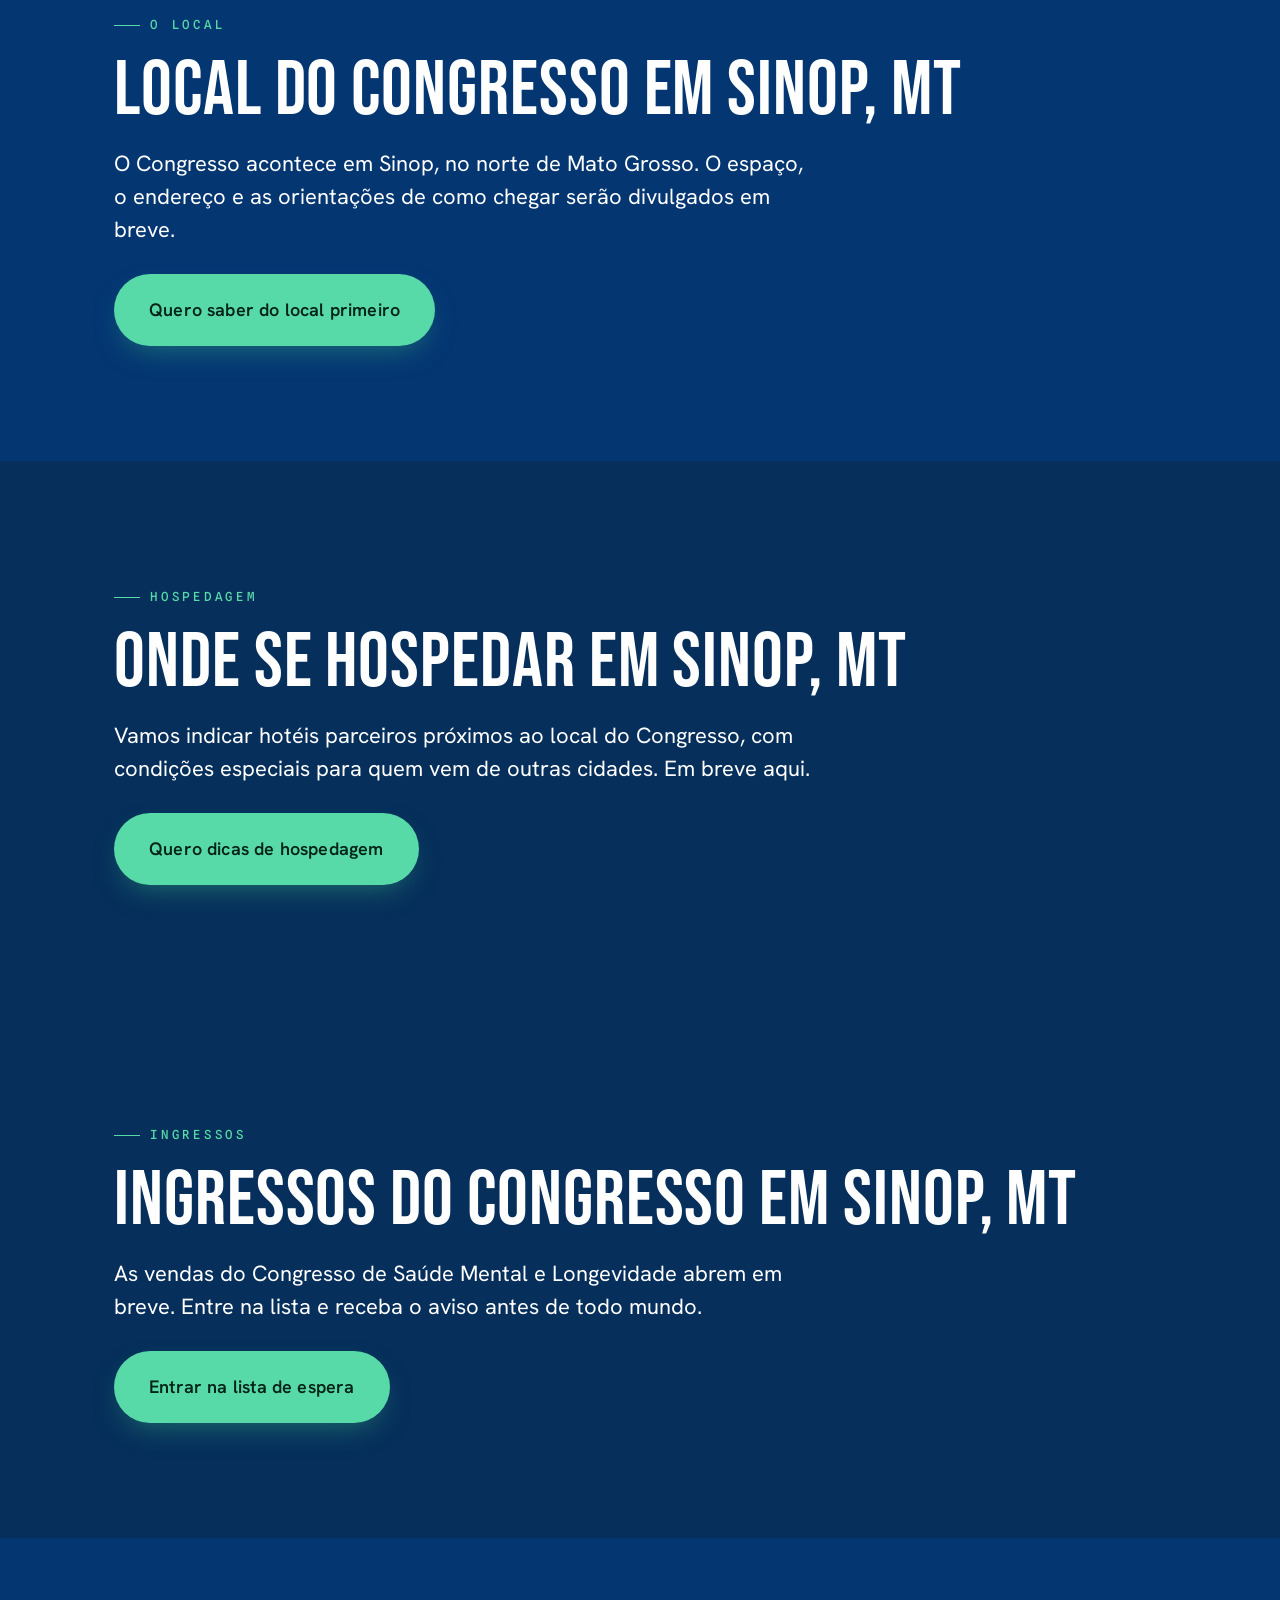
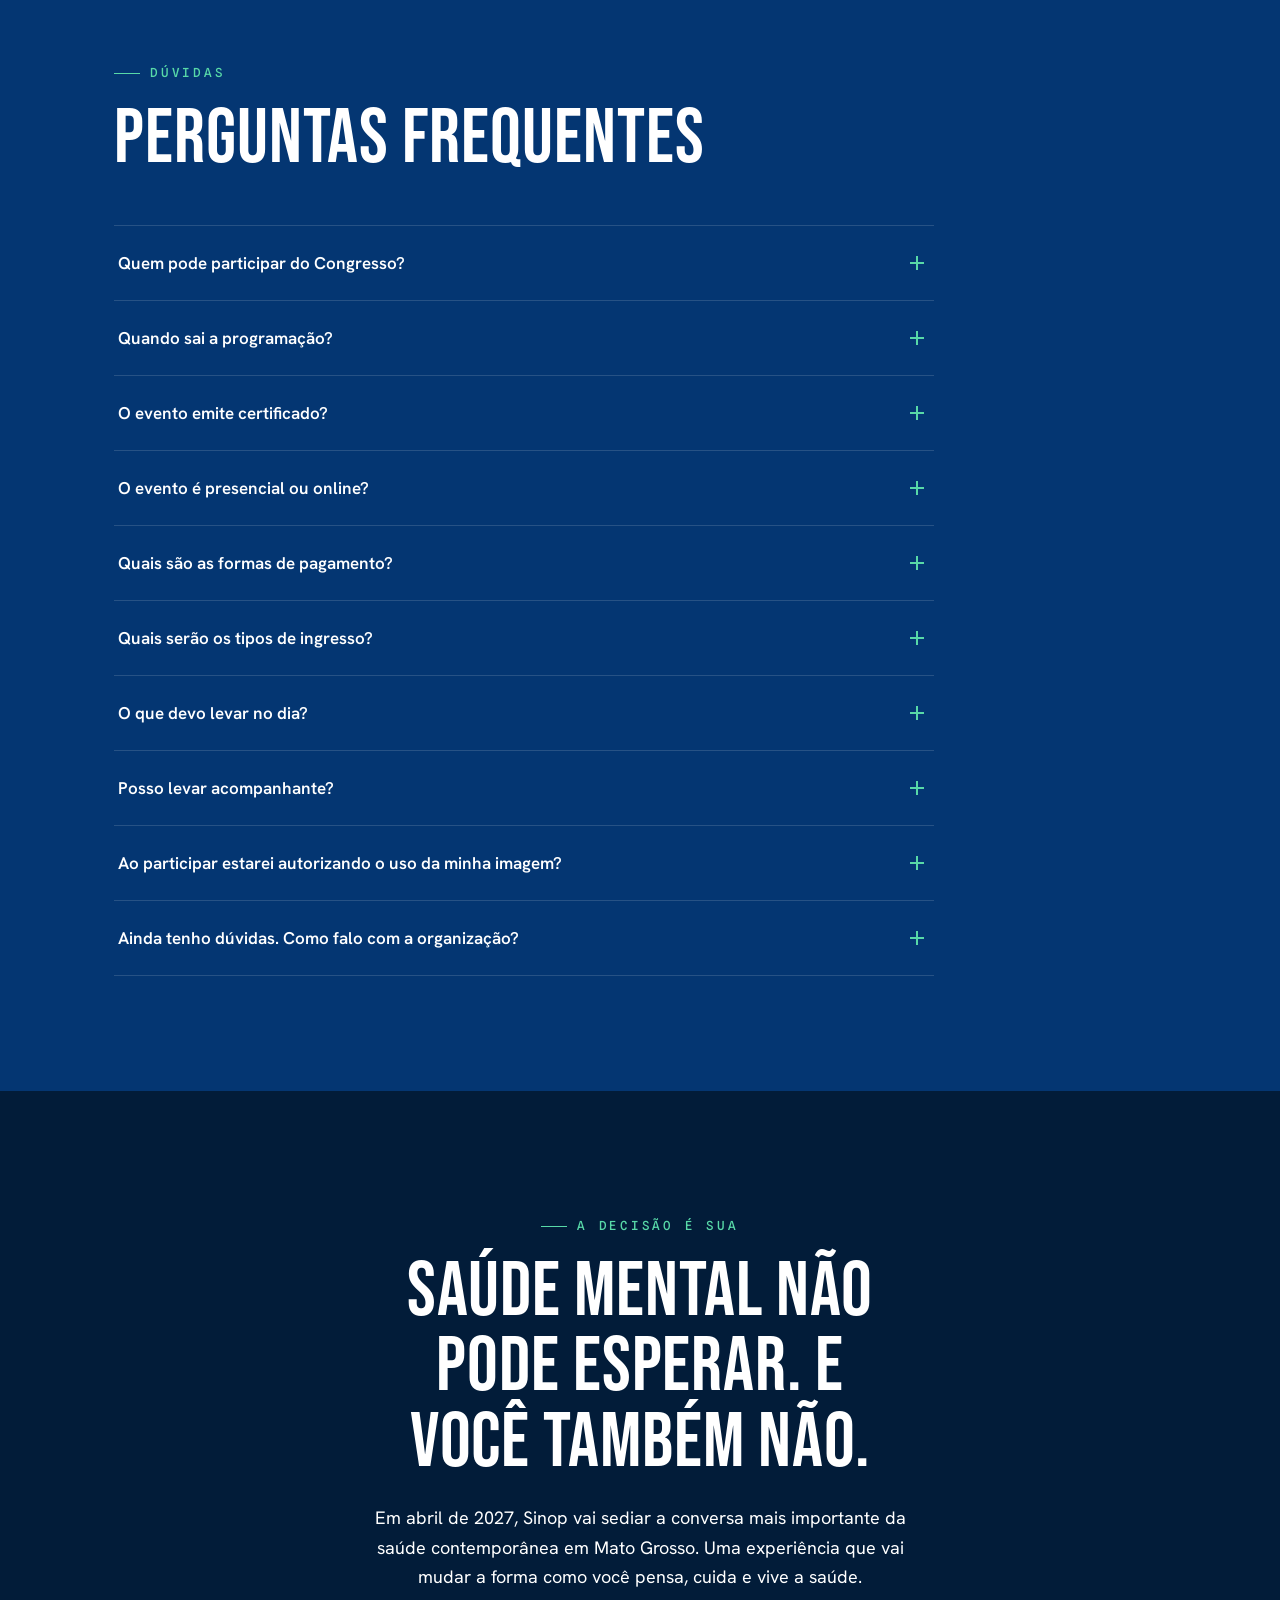
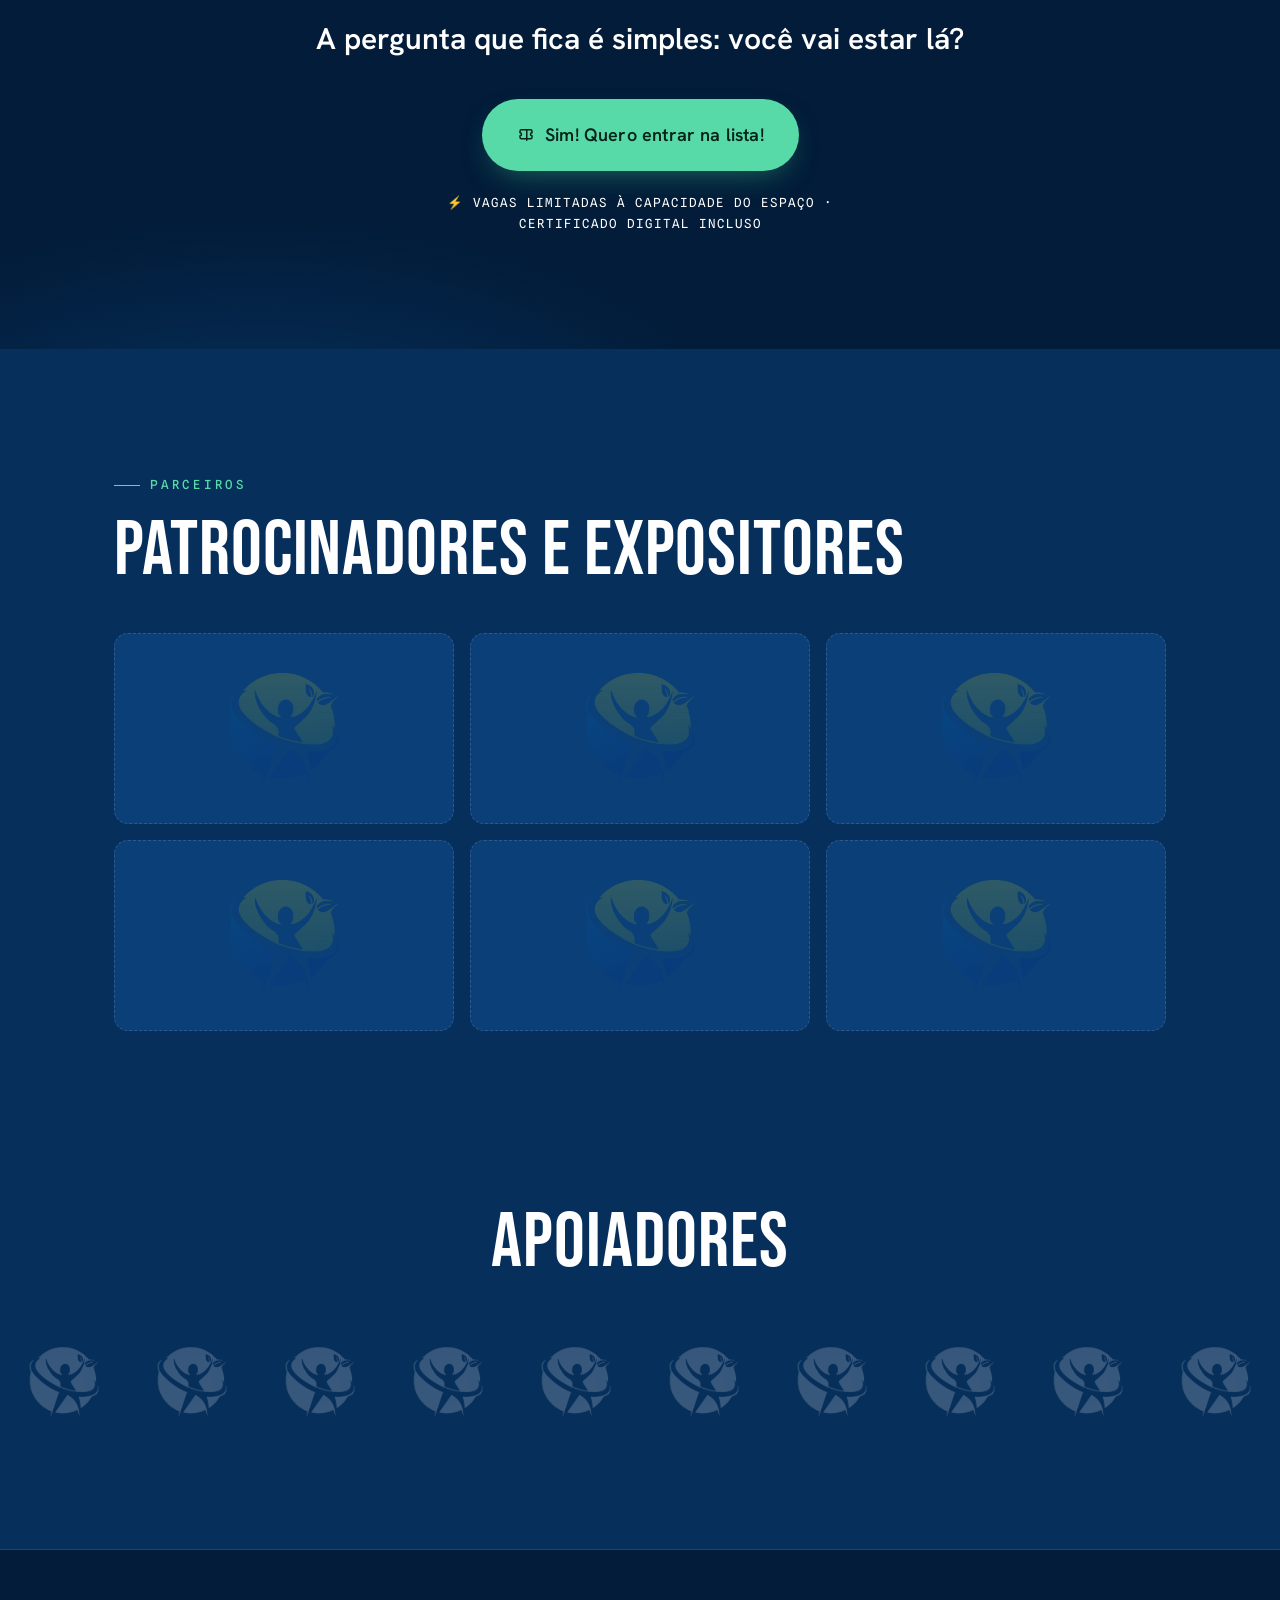
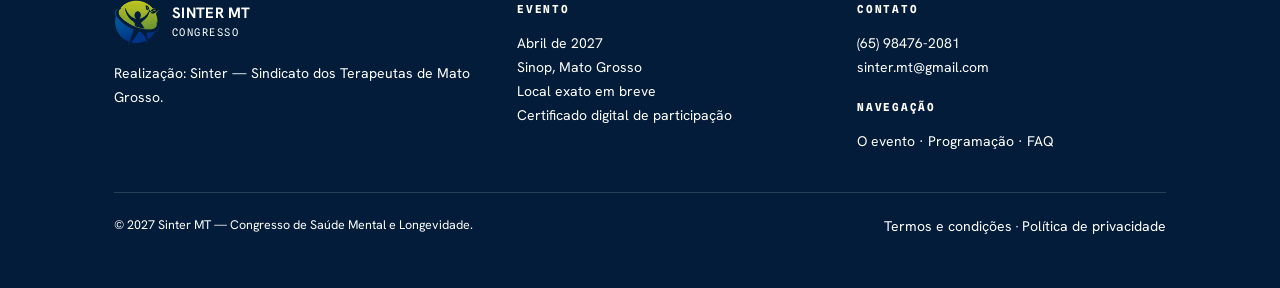
==== commit 94c8941d: "Site: remove header; logo ao lado do nome do evento com linha vertical branca Co-Authored-By: Claude" ====
--- a/index.html
+++ b/index.html
@@ -71,30 +71,17 @@
 </template>
 
 <!-- ============ HEADER ============ -->
-<header class="site-header">
-  <div class="site-header__inner">
-    <a class="brand" href="#topo" aria-label="Sinter — início">
-      <img class="brand__mark" src="img/logo-sinter.png" alt="Logo Sinter" />
-      <span class="brand__txt">
-        <b>SINTER&nbsp;MT</b>
-        <span>Congresso · Sinop/MT</span>
-      </span>
-    </a>
-    <nav class="nav-links">
-      <a href="#evento">O evento</a>
-      <a href="#palestrantes">Palestrantes</a>
-      <a href="#programacao">Programação</a>
-      <a href="#local">Local</a>
-      <a href="#faq">FAQ</a>
-    </nav>
-  </div>
-</header>
+
 
 <!-- ============ SEÇÃO 1 — HERO ============ -->
 <section class="hero" id="topo">
   <div class="wrap hero__inner">
     <div class="hero__copy">
-      <span class="kicker reveal">Congresso de Saúde Mental e Longevidade · Sinop/MT · Abril de 2027</span>
+      <div class="hero__brand reveal">
+        <img class="hero__brand-logo" src="img/logo-sinter.png" alt="Logo Sinter MT" width="64" height="64" />
+        <span class="hero__brand-line" aria-hidden="true"></span>
+        <span class="hero__brand-name">Congresso de Saúde Mental e Longevidade · Sinop/MT · Abril de 2027</span>
+      </div>
       <h1 class="h1-linhas">
         <span class="ln">O que a ciência já sabe sobre <em>saúde mental</em></span>
         <span class="ln">em Sinop, MT — e como isso vai transformar</span>
--- a/styles.css
+++ b/styles.css
@@ -907,3 +907,11 @@
 /* SINTER-PH: logo da Sinter toda branca a 20% como exemplo nos apoiadores */
 .marquee-set img.sinter-ph { height: 72px; width: auto; filter: brightness(0) invert(1); opacity: .2; }
 @media (max-width: 640px) { .marquee-set img.sinter-ph { height: 52px; } }
+
+/* HERO-BRAND: sem header; logo ao lado do nome do evento, separados por linha vertical branca */
+.hero { padding-top: clamp(56px, 6vw, 84px); }
+.hero__brand { display: inline-flex; align-items: center; gap: 22px; max-width: 100%; }
+.hero__brand-logo { width: 68px; height: 68px; object-fit: contain; flex: none; background: #fff; border-radius: 50%; padding: 5px; }
+.hero__brand-line { width: 1px; align-self: stretch; min-height: 48px; background: #fff; flex: none; }
+.hero__brand-name { font-family: var(--mono); font-size: 12.5px; letter-spacing: .22em; text-transform: uppercase; font-weight: 500; color: var(--gold); text-align: left; line-height: 1.6; }
+@media (max-width: 640px) { .hero__brand { gap: 14px; } .hero__brand-logo { width: 48px; height: 48px; } .hero__brand-name { font-size: 11px; letter-spacing: .16em; } }
